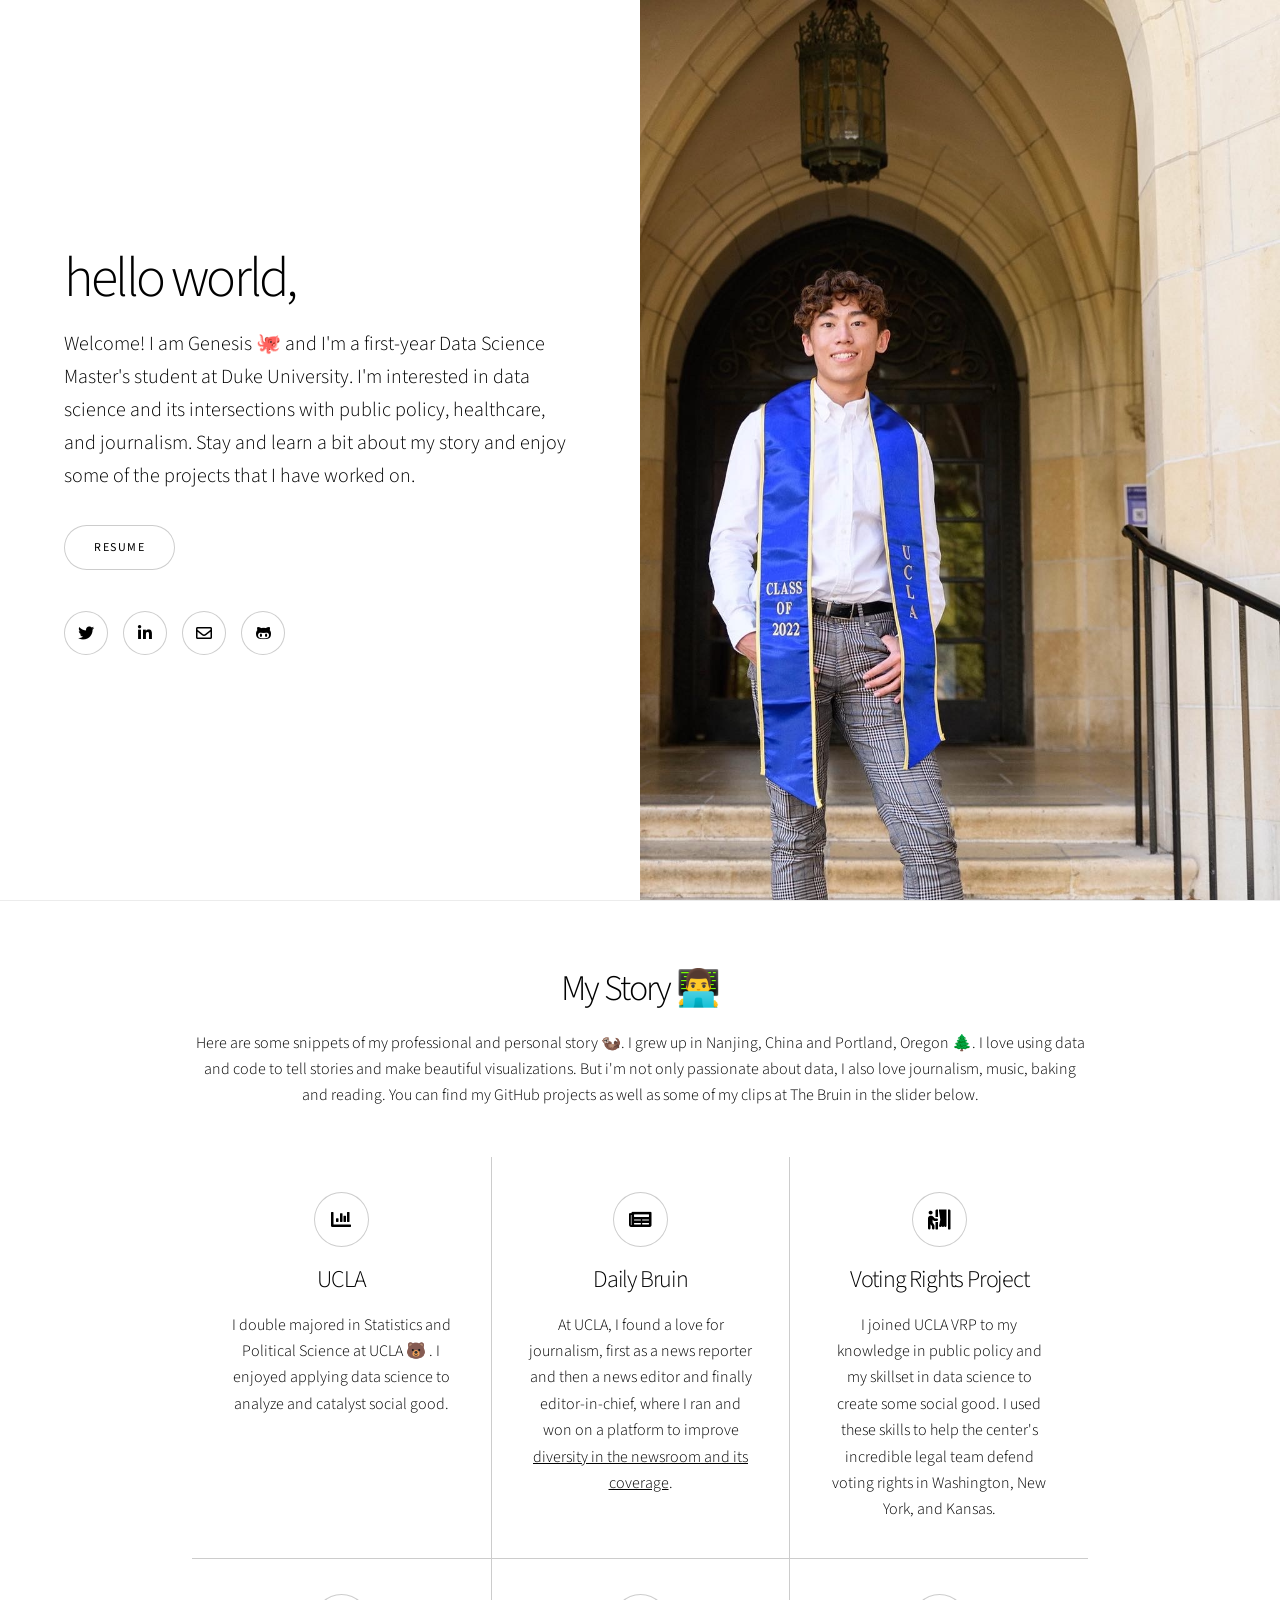
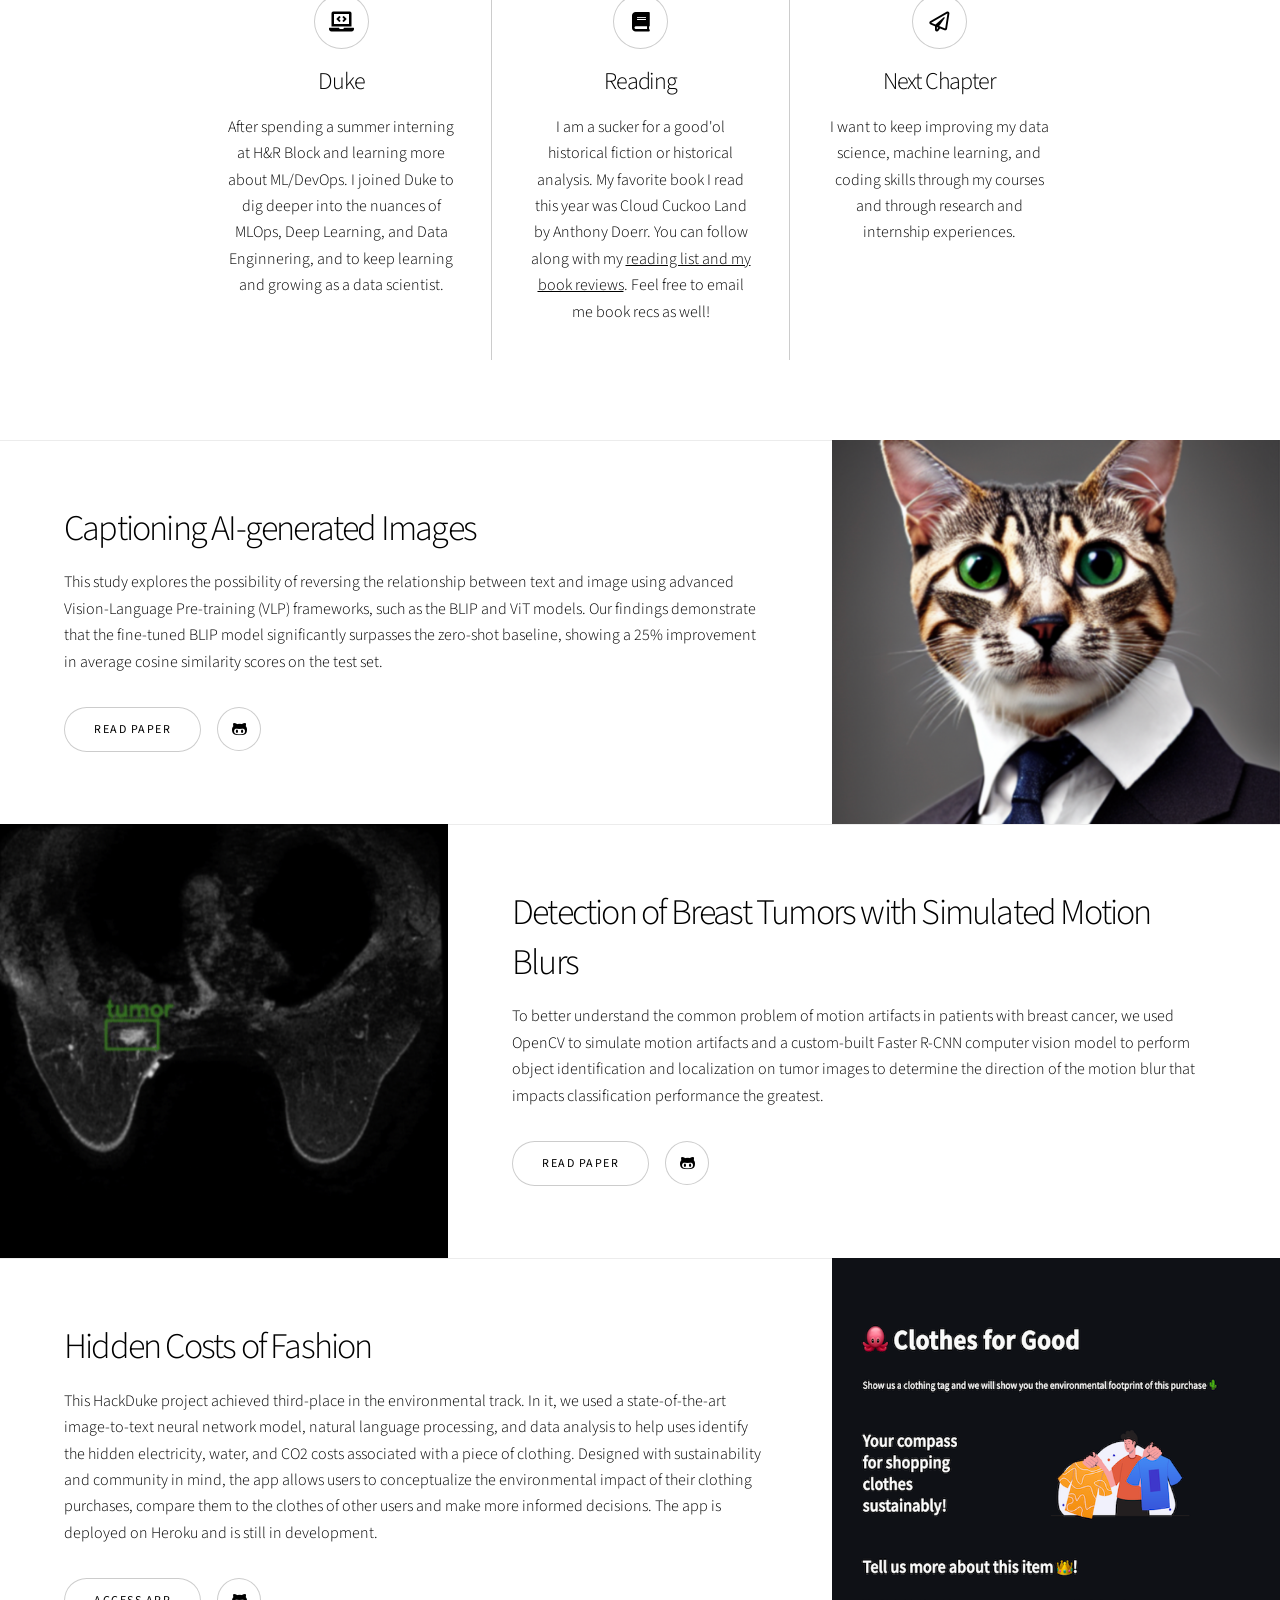
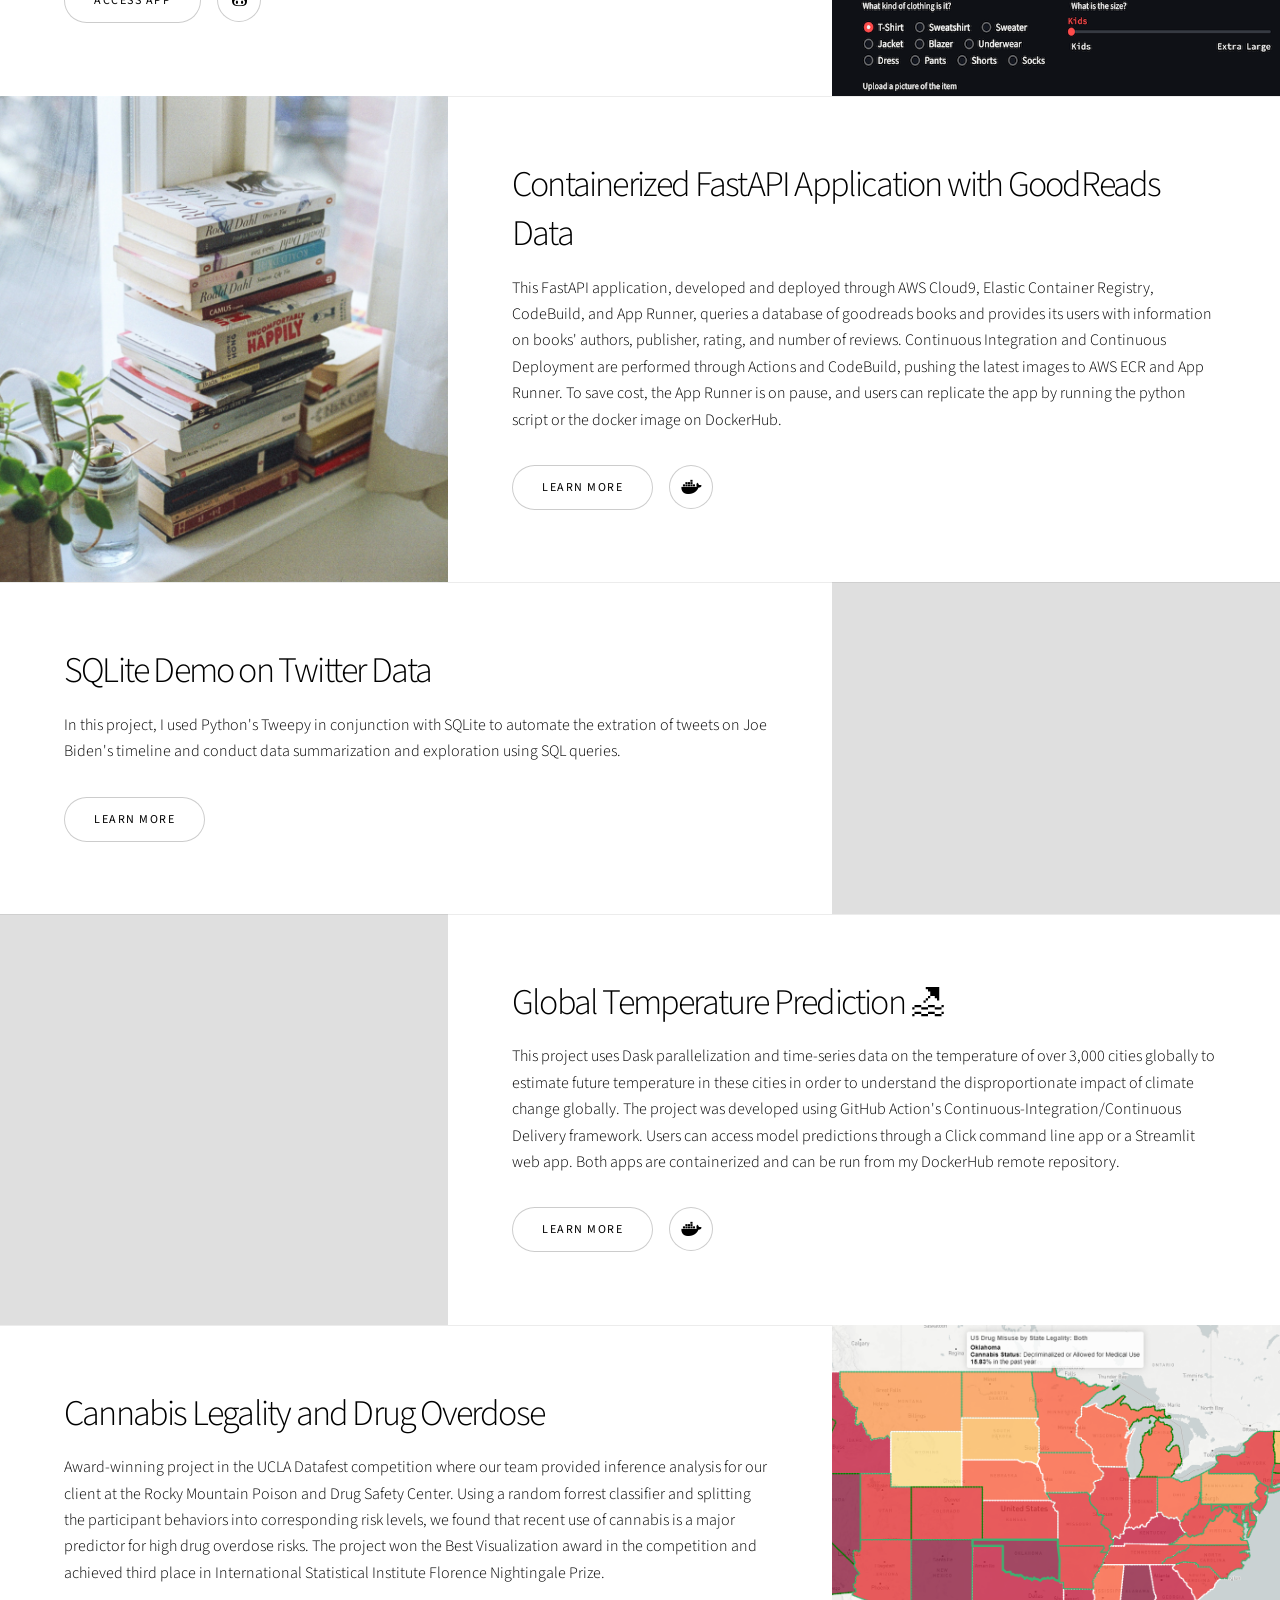
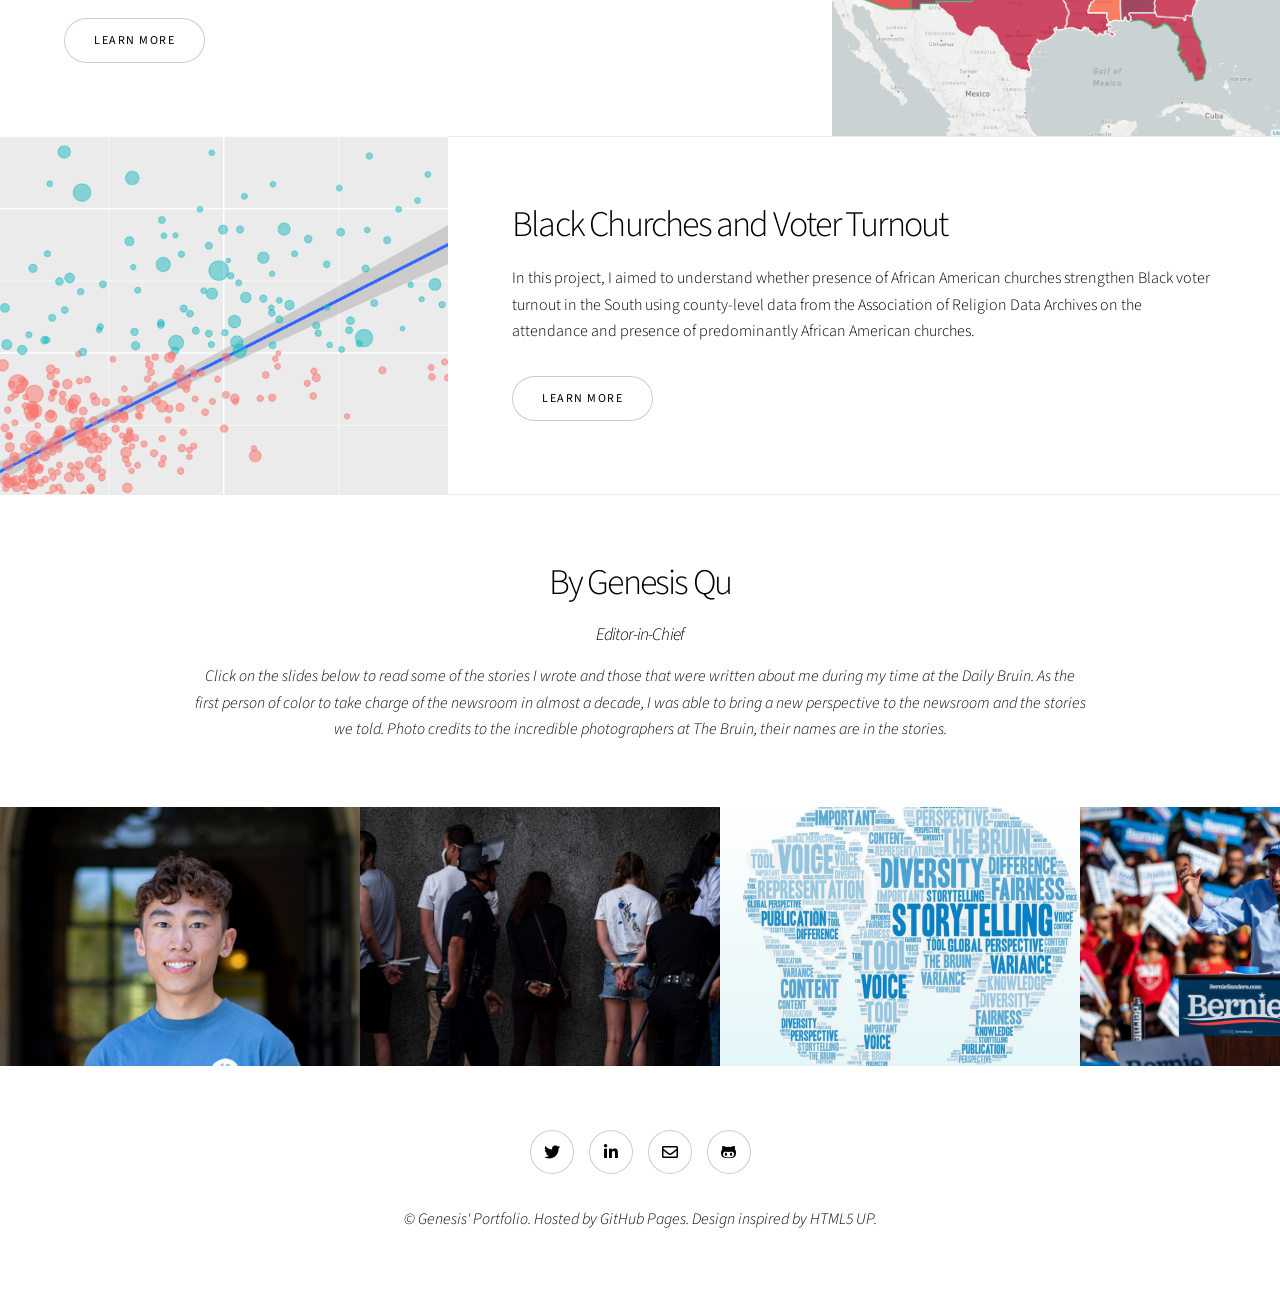
==== index.html @ f3e84f9d "Add content" ====
<!DOCTYPE HTML>
<!--
	Story by HTML5 UP
	html5up.net | @ajlkn
	Free for personal and commercial use under the CCA 3.0 license (html5up.net/license)
-->
<html>

<head>
    <title>Genesis Qu</title>
    <link rel="shortcut icon" type="image/png" href="images/bee.png" />
    <meta charset="utf-8" />
    <meta name="viewport" content="width=device-width, initial-scale=1, user-scalable=no" />
    <link rel="stylesheet" href="assets/css/main.css" />
    <noscript>
        <link rel="stylesheet" href="assets/css/noscript.css" />
    </noscript>
</head>

<body class="is-preload">

    <!-- Wrapper -->
    <div id="wrapper" class="divided">

        <!-- One -->
        <section
            class="banner style1 orient-left content-align-left image-position-right fullscreen onload-image-fade-in onload-content-fade-right">
            <div class="content">
                <h1>hello world, </h1>
                <p class="major">Welcome! I am Genesis 🐙 and I'm a first-year Data Science Master's student at Duke
                    University.
                    I'm interested in data science and its intersections with public policy, healthcare, and journalism.
                    Stay and learn a bit about my story and enjoy some of the projects that I have worked on.
                </p>
                <ul class="actions stacked">
                    <li><a href="https://drive.google.com/file/d/1yvgtJEj0ORZaQG0O5hql72WGPZzmd_gC/view?usp=sharing"
                            class="button">Resume</a></li>
                </ul>
                <ul class="icons">
                    <li><a href="https://twitter.com/QuGenesis" class="icon brands style2 fa-twitter"><span
                                class="label">Twitter</span></a></li>
                    <li><a href="https://www.linkedin.com/in/genesis-qu/"
                            class="icon brands style2 fa-linkedin-in"><span class="label">LinkedIn</span></a>
                    </li>
                    <li><a href="mailto: genesis.qu@duke.edu" class="icon style2 fa-envelope"><span
                                class="label">Email</span></a></li>
                    <li><a href="https://github.com/qu-genesis" class="icon brands style2 fa-github-alt"><span
                                class="label">GitHub</span></a></li>
                </ul>
            </div>
            <div class="image">
                <img src="images/grad_pic.jpg" alt="" />
            </div>
        </section>


        <!-- Two -->
        <section class="wrapper style1 align-center">
            <div class="inner">
                <h2>My Story 👨‍💻 </h2>
                <p>Here are some snippets of my professional and personal story 🦦. I grew up in Nanjing, China and
                    Portland, Oregon 🌲. I love using data and code to tell stories and make beautiful visualizations.
                    But i'm not only passionate about data, I also love journalism, music, baking and reading. You can
                    find my GitHub projects as well as
                    some of my clips at The Bruin in the slider below.</p>
                <div class="items style1 medium onscroll-fade-in">
                    <section>
                        <span class="icon solid style2 major fa-chart-bar"></span>
                        <h3>UCLA </h3>
                        <p>I double majored in Statistics and Political Science at UCLA 🐻 . I enjoyed applying data
                            science
                            to analyze and catalyst
                            social good.
                        </p>
                    </section>
                    <section>
                        <span class="icon solid style2 major fa-newspaper"></span>
                        <h3>Daily Bruin</h3>
                        <p>At UCLA, I found a love for journalism, first as a news reporter and then a news editor and
                            finally
                            editor-in-chief, where I ran and won on a platform to improve <a
                                href="https://features.dailybruin.com/2022/diversity-report/"> diversity in the newsroom
                                and its
                                coverage</a>. </p>
                    </section>
                    <section>
                        <span class="icon solid style2 major fa-person-booth"></span>
                        <h3>Voting Rights Project</h3>
                        <p>I joined UCLA VRP to my knowledge in public policy and my skillset in data
                            science to create some social good. I used these
                            skills
                            to help the center's incredible legal team defend voting rights in Washington, New York, and
                            Kansas.</p>
                    </section>
                    <section>
                        <span class="icon solid style2 major fa-laptop-code"></span>
                        <h3>Duke</h3>
                        <p>After spending a summer interning at H&R Block and learning more about ML/DevOps. I joined
                            Duke to dig deeper into the nuances of MLOps, Deep Learning, and Data Enginnering, and to
                            keep learning and growing as a data scientist.</p>
                        </p>
                    </section>
                    <section>
                        <span class="icon solid style2 major fa-book"></span>
                        <h3>Reading</h3>
                        <p>I am a sucker for a good'ol historical fiction or historical analysis. My favorite book I
                            read this year was Cloud Cuckoo Land
                            by Anthony Doerr. You can follow along with my <a
                                href="https://impossible-lumber-599.notion.site/Genesis-s-Reading-List-5613c61a51294181b0d7ea0c4e14c762">
                                reading list and my book reviews</a>. Feel free
                            to email me book recs as well! </p>
                    </section>
                    <section>
                        <span class="icon style2 major fa-paper-plane"></span>
                        <h3>Next Chapter</h3>
                        <p>I want to keep improving my data science, machine learning, and coding skills through my
                            courses
                            and through research and internship experiences.
                        </p>
                    </section>
                </div>
            </div>
        </section>


        <!-- Three -->
        <section class="spotlight style1 orient-left content-align-left image-position-center onscroll-image-fade-in"
            id="first">
            <div class="content">
                <h2> Captioning AI-generated Images </h2>
                <p> This study explores the possibility of reversing the relationship between text and image using
                    advanced Vision-Language Pre-training (VLP) frameworks, such as the BLIP and ViT models. Our
                    findings demonstrate that the fine-tuned BLIP model significantly surpasses the zero-shot baseline,
                    showing a 25% improvement in average cosine similarity scores on the test set.</p>
                </p>
                <ul class="actions">
                    <li><a href="https://www.dropbox.com/s/4t815frkls676i5/AI-Image-Captioning.pdf?dl=0"
                            class="button">Read
                            paper</a></li>
                    <li><a href="https://github.com/qu-genesis/image-to-prompt-project"
                            class="icon brands style2 fa-github-alt"><span class="label">GitHub</span></a></li>
                </ul>
            </div>
            <div class="image">
                <img src="images/ai-image.png" alt="" />
            </div>
        </section>

        <section class="spotlight style1 orient-right content-align-left image-position-center onscroll-image-fade-in"
            id="first">
            <div class="content">
                <h2> Detection of Breast Tumors with Simulated Motion Blurs </h2>
                <p> To better understand the common problem of motion artifacts in patients with breast cancer, we used
                    OpenCV to simulate motion artifacts and a custom-built Faster R-CNN computer vision model to perform
                    object identification and localization on tumor images to determine the direction of the motion blur
                    that impacts classification performance the greatest.</p>
                </p>
                <ul class="actions">
                    <li><a href="https://www.dropbox.com/s/ifu46vog3gsbtco/BME548Finalv5.pdf?dl=0" class="button">Read
                            paper</a></li>
                    <li><a href="https://github.com/nogibjj/breast-tumor-detection"
                            class="icon brands style2 fa-github-alt"><span class="label">GitHub</span></a></li>
                </ul>
            </div>
            <div class="image">
                <img src="images/tumor.png" alt="" />
            </div>
        </section>

        <section class="spotlight style1 orient-left content-align-left image-position-center onscroll-image-fade-in"
            id="first">
            <div class="content">
                <h2> Hidden Costs of Fashion </h2>
                <p> This HackDuke project achieved third-place in the environmental track. In it, we used a
                    state-of-the-art image-to-text neural network model, natural language
                    processing, and
                    data analysis to help uses identify the hidden electricity, water, and CO2 costs associated with a
                    piece of clothing.
                    Designed with sustainability and community in mind, the app allows users to conceptualize the
                    environmental impact of their clothing purchases,
                    compare them to the clothes of other users and make more informed decisions. The app is deployed on
                    Heroku and is still in development. </p>
                </p>
                <ul class="actions">
                    <li><a href="https://clothes4good.herokuapp.com/" class="button">Access App</a></li>
                    <li><a href="https://github.com/nogibjj/clothes4good" class="icon brands style2 fa-github-alt"><span
                                class="label">GitHub</span></a></li>
                </ul>
            </div>
            <div class="image">
                <img src="images/cover.png" alt="" />
            </div>
        </section>

        <!-- Four -->
        <section class="spotlight style1 orient-right content-align-left image-position-center onscroll-image-fade-in"
            id="first">
            <div class="content">
                <h2>Containerized FastAPI Application with GoodReads Data </h2>
                <p>This FastAPI application, developed and deployed through AWS Cloud9, Elastic Container
                    Registry, CodeBuild, and App Runner, queries a database of goodreads books and provides its users
                    with information on books' authors, publisher, rating, and number of reviews. Continuous
                    Integration and Continuous Deployment are performed through Actions and CodeBuild, pushing the
                    latest
                    images to AWS ECR and App Runner. To save cost,
                    the App Runner is on pause, and users can replicate the app by running the python script or the
                    docker image on DockerHub.
                </p>
                <ul class="actions">
                    <li><a href="https://github.com/nogibjj/fastapi-project" class="button">Learn More</a></li>
                    <li><a href="https://hub.docker.com/repository/docker/genesisqu/goodreads_fastapi"
                            class="icon brands style2 fa-docker"><span class="label">Docker</span></a></li>
                </ul>
            </div>
            <div class="image">
                <img src="images/books.jpg" alt="" />
            </div>
        </section>

        <!-- Five -->
        <section class="spotlight style1 orient-left content-align-left image-position-center onscroll-image-fade-in"
            id="first">
            <div class="content">
                <h2>SQLite Demo on Twitter Data </h2>
                <p>In this project, I used Python's Tweepy in conjunction with SQLite to automate the extration of
                    tweets on Joe Biden's timeline and conduct data summarization and exploration using SQL queries.
                </p>
                <ul class="actions">
                    <li><a href="https://github.com/nogibjj/tweet_sql_project" class="button">Learn More</a></li>
                </ul>
            </div>
            <div class="image">
                <img src="images/twitter.jpg" alt="" />
            </div>
        </section>

        <!-- Four -->
        <section class="spotlight style1 orient-right content-align-left image-position-center onscroll-image-fade-in"
            id="first">
            <div class="content">
                <h2>Global Temperature Prediction 🏖 </h2>
                <p>This project uses Dask parallelization and time-series data on the temperature of over
                    3,000 cities globally to
                    estimate
                    future temperature in these cities in order to understand the disproportionate impact of climate
                    change globally. The project was developed using GitHub Action's Continuous-Integration/Continuous
                    Delivery
                    framework. Users can access model predictions through a Click command line
                    app or
                    a Streamlit web app. Both apps are containerized and can be run from my DockerHub remote repository.
                </p>
                <ul class="actions">
                    <li><a href="https://github.com/nogibjj/global-temperature" class="button">Learn More</a></li>
                    <li><a href="https://hub.docker.com/r/genesisqu/global-temperature"
                            class="icon brands style2 fa-docker"><span class="label">Docker</span></a></li>
                </ul>
            </div>
            <div class="image">
                <img src="images/map.jpg" alt="" />
            </div>
        </section>

        <!-- Five -->
        <section class="spotlight style1 orient-left content-align-left image-position-center onscroll-image-fade-in">
            <div class="content">
                <h2>Cannabis Legality and Drug Overdose</h2>
                <p>Award-winning project in the UCLA Datafest competition where our team provided inference analysis for
                    our client
                    at the Rocky Mountain Poison and Drug Safety Center. Using a random forrest classifier and splitting
                    the
                    participant behaviors into corresponding risk levels, we found that recent use of cannabis is a
                    major predictor for
                    high drug overdose risks. The project won the Best Visualization award in the competition and
                    achieved third place in International Statistical Institute Florence Nightingale Prize.
                </p>
                <ul class="actions">
                    <li><a href="https://www.youtube.com/watch?v=bm0po7tq8mk" class="button">Learn More</a>
                    </li>
                </ul>
                </ul>
            </div>
            <div class="image">
                <img src="images/image.png" alt="" />
            </div>
        </section>


        <!-- Six -->
        <section class="spotlight style1 orient-right content-align-left image-position-center onscroll-image-fade-in">
            <div class="content">
                <h2>Black Churches and Voter Turnout</h2>
                <p>In this project, I aimed to understand whether presence of African American churches strengthen Black
                    voter turnout in the South using county-level data from the Association of Religion Data Archives on
                    the attendance and presence of predominantly African American churches.</p>
                <ul class="actions">
                    <li><a href="https://github.com/qu-genesis/black-church-voter-turnout" class="button">Learn More</a>
                    </li>
                </ul>
                </ul>
            </div>
            <div class="image">
                <img src="images/scatterplot.jpg" alt="" />
            </div>
        </section>


        <!-- Eight -->
        <section class="wrapper style1 align-center">
            <div class="inner">
                <h2>By Genesis Qu</h2>
                <h4><i>Editor-in-Chief<i></h4>
                <p>Click on the slides below to read some of the stories I wrote and those that were written about me
                    during my time at the Daily Bruin. As
                    the first person of
                    color to take charge of the newsroom in almost a decade, I was able to bring a new perspective to
                    the newsroom and the stories we told. Photo credits to the incredible photographers at The Bruin,
                    their
                    names are in the stories.
                </p>
            </div>

            <!-- Gallery -->
            <div class="gallery style2 medium lightbox onscroll-fade-in">
                <article>
                    <a href="https://dailybruin.com/2022/06/04/finding-purpose-in-my-editorship-to-create-a-kinder-community-at-the-bruin-30"
                        class="image">
                        <img src="images/gallery/thumbs/genesis_pic.jpg" alt="" />
                    </a>
                    <div class="caption">
                        <h3>-30- column</h3>
                        <p>Tracing back the reasons I joined the Daily Bruin, I must admit that ego was a part of it.
                        </p>
                        <ul class="actions fixed">
                            <li><span class="button small">Read Story</span></li>
                        </ul>
                    </div>
                </article>
                <article>
                    <a href="https://dailybruin.com/2020/06/08/ucla-faculty-criticize-decision-to-let-lapd-use-jackie-robinson-stadium"
                        class="image">
                        <img src="images/gallery/thumbs/robinson.jpg" alt="" />
                    </a>
                    <div class="caption">
                        <h3>Faculty criticize JRS Incident</h3>
                        <p>UCLA faculty criticize decision to let LAPD use Jackie Robinson Stadium to detain Black Lives
                            Matter protestors (Photo Credit: Liz
                            Ketchem)
                        </p>
                        <ul class="actions fixed">
                            <li><span class="button small">Read Story</span></li>
                        </ul>
                    </div>
                </article>
                <article>
                    <a href="https://features.dailybruin.com/2022/diversity-report/" class="image">
                        <img src="images/gallery/thumbs/bruin.png" alt="" />
                    </a>
                    <div class="caption">
                        <h3>Diversity Report
                        </h3>
                        <p>For the third consecutive year, the Daily Bruin is reflecting on its progress toward becoming
                            a more diverse and representative center of journalism for the UCLA community.
                        </p>
                        <ul class="actions fixed">
                            <li><span class="button small">Read Story</span></li>
                        </ul>
                    </div>
                </article>
                <article>
                    <a href="https://dailybruin.com/2019/11/18/bernie-sanders-presents-progressive-platform-to-5200-supporters-at-east-la-rally"
                        class="image">
                        <img src="images/gallery/thumbs/bernie.jpg" alt="" />
                    </a>
                    <div class="caption">
                        <h3>Sanders Rally
                        </h3>
                        <p>Bernie Sanders presents progressive platform to 5,200 supporters at East LA rally
                        </p>
                        <ul class="actions fixed">
                            <li><span class="button small">Read Story</span></li>
                        </ul>
                    </div>
                </article>
                <article>
                    <a href="https://dailybruin.com/2019/10/13/presidential-candidate-klobuchar-discusses-domestic-violence-at-ucla-event"
                        class="image">
                        <img src="images/gallery/thumbs/klobuchar.jpg" alt="" />
                    </a>
                    <div class="caption">
                        <h3>Klobuchar Rountable</h3>
                        <p>Presidential candidate Klobuchar discusses domestic violence at UCLA event
                        </p>
                        <ul class="actions fixed">
                            <li><span class="button small">Read Story</span></li>
                        </ul>
                    </div>
                </article>
                <article>
                    <a href="https://dailybruin.com/2019/10/04/alex-padilla-speaks-at-event-about-increasing-voter-participation-in-2020-election"
                        class="image">
                        <img src="images/gallery/thumbs/padilla.jpg" alt="" />
                    </a>
                    <div class="caption">
                        <h3>Padilla on Voter Participation</h3>
                        <p>The California secretary of state said his office is working on increasing voter
                            participation and enforcing voter security at a university event Thursday.
                        </p>
                        <ul class="actions fixed">
                            <li><span class="button small">Read Story</span></li>
                        </ul>
                    </div>
                </article>
                <article>
                    <a href="https://dailybruin.com/2019/06/06/ucla-study-finds-schools-across-the-country-are-becoming-increasingly-segregated"
                        class="image">
                        <img src="images/gallery/thumbs/segregation.png" alt="" />
                    </a>
                    <div class="caption">
                        <h3>Increased public school segregation</h3>
                        <p>American public schools are increasingly segregated along the lines of race and income, a
                            study found.
                        </p>
                        <ul class="actions fixed">
                            <li><span class="button small">Read Story</span></li>
                        </ul>
                    </div>
                </article>
                <article>
                    <a href="https://dailybruin.com/2020/11/13/providing-hubs-for-students-experiencing-housing-insecurity-only-short-term-fix"
                        class="image">
                        <img src="images/gallery/thumbs/housing.jpg" alt="" />
                    </a>
                    <div class="caption">
                        <h3>Bruin Hub & Housing Insecurity</h3>
                        <p>Providing hubs for students experiencing housing-insecurity only short-term fix
                        </p>
                        <ul class="actions fixed">
                            <li><span class="button small">Read Story</span></li>
                        </ul>
                    </div>
                </article>
                <article>
                    <a href="https://dailybruin.com/2020/10/27/qa-new-edi-vice-chancellor-anna-spain-bradleys-goals-for-her-upcoming-term"
                        class="image">
                        <img src="images/gallery/thumbs/asb.jpg" alt="" />
                    </a>
                    <div class="caption">
                        <h3>Interview with Vice Chancellor</h3>
                        <p>Q&A: New Equity, Diversity and Inclusion Vice Chancellor Anna Spain Bradley's goals for her
                            upcoming term
                        </p>
                        <ul class="actions fixed">
                            <li><span class="button small">Read Story</span></li>
                        </ul>
                    </div>
                </article>
                <article>
                    <a href="https://dailybruin.com/2019/05/16/uc-board-of-regents-votes-to-increase-nonresident-tuition-by-762-per-year"
                        class="image">
                        <img src="images/gallery/thumbs/regents.jpg" alt="" />
                    </a>
                    <div class="caption">
                        <h3>Tuition Hike</h3>
                        <p>UC Board of Regents votes to increase nonresident tuition by $762 per year
                        </p>
                        <ul class="actions fixed">
                            <li><span class="button small">Read Story</span></li>
                        </ul>
                    </div>
                </article>
                <article>
                    <a href="https://dailybruin.com/2020/10/16/ucla-faculty-discuss-what-mail-in-voting-will-look-like-for-the-upcoming-election"
                        class="image">
                        <img src="images/gallery/thumbs/ballot.jpg" alt="" />
                    </a>
                    <div class="caption">
                        <h3>Mail-in Voting in 2020</h3>
                        <p>UCLA faculty discuss what mail-in voting will look like for the 2020 general election
                        </p>
                        <ul class="actions fixed">
                            <li><span class="button small">Read Story</span></li>
                        </ul>
                    </div>
                </article>
                <article>
                    <a href="https://dailybruin.com/2019/03/20/event-features-alum-discussing-her-experience-as-us-assistant-secretary-of-state"
                        class="image">
                        <img src="images/gallery/thumbs/sos.jpg" alt="" />
                    </a>
                    <div class="caption">
                        <h3>Assistant US Secretary of State Talk</h3>
                        <p>The assistant secretary of state for public affairs for the United States encouraged students
                            to pursue a career in the state department at an event Friday.
                        </p>
                        <ul class="actions fixed">
                            <li><span class="button small">Read Story</span></li>
                        </ul>
                    </div>
                </article>
            </div>

        </section>

        <!-- Footer -->
        <footer class="wrapper style1 align-center">
            <div class="inner">
                <ul class="icons">
                    <li><a href="https://twitter.com/QuGenesis" class="icon brands style2 fa-twitter"><span
                                class="label">Twitter</span></a></li>
                    <li><a href="https://www.linkedin.com/in/genesis-qu/"
                            class="icon brands style2 fa-linkedin-in"><span class="label">LinkedIn</span></a>
                    </li>
                    <li><a href="mailto: genesis.qu@duke.edu" class="icon style2 fa-envelope"><span
                                class="label">Email</span></a></li>
                    <li><a href="https://github.com/qu-genesis" class="icon brands style2 fa-github-alt"><span
                                class="label">GitHub</span></a></li>
                </ul>
                <p>&copy; Genesis' Portfolio. Hosted by GitHub Pages. Design inspired by HTML5 UP</a>.</p>
            </div>
        </footer>

    </div>

    <!-- Scripts -->
    <script src="assets/js/jquery.min.js"></script>
    <script src="assets/js/jquery.scrollex.min.js"></script>
    <script src="assets/js/jquery.scrolly.min.js"></script>
    <script src="assets/js/browser.min.js"></script>
    <script src="assets/js/breakpoints.min.js"></script>
    <script src="assets/js/util.js"></script>
    <script src="assets/js/main.js"></script>

</body>

</html>
---- assets/css/main.css ----
@import url(fontawesome-all.min.css);
@import url("https://fonts.googleapis.com/css?family=Source+Sans+Pro:300,300i,400,400i");

/*
	Story by HTML5 UP
	html5up.net | @ajlkn
	Free for personal and commercial use under the CCA 3.0 license (html5up.net/license)
*/

html, body, div, span, applet, object,
iframe, h1, h2, h3, h4, h5, h6, p, blockquote,
pre, a, abbr, acronym, address, big, cite,
code, del, dfn, em, img, ins, kbd, q, s, samp,
small, strike, strong, sub, sup, tt, var, b,
u, i, center, dl, dt, dd, ol, ul, li, fieldset,
form, label, legend, table, caption, tbody,
tfoot, thead, tr, th, td, article, aside,
canvas, details, embed, figure, figcaption,
footer, header, hgroup, menu, nav, output, ruby,
section, summary, time, mark, audio, video {
	margin: 0;
	padding: 0;
	border: 0;
	font-size: 100%;
	font: inherit;
	vertical-align: baseline;}

article, aside, details, figcaption, figure,
footer, header, hgroup, menu, nav, section {
	display: block;}

body {
	line-height: 1;
}

ol, ul {
	list-style: none;
}

blockquote, q {
	quotes: none;
}

	blockquote:before, blockquote:after, q:before, q:after {
		content: '';
		content: none;
	}

table {
	border-collapse: collapse;
	border-spacing: 0;
}

body {
	-webkit-text-size-adjust: none;
}

mark {
	background-color: transparent;
	color: inherit;
}

input::-moz-focus-inner {
	border: 0;
	padding: 0;
}

input, select, textarea {
	-moz-appearance: none;
	-webkit-appearance: none;
	-ms-appearance: none;
	appearance: none;
}

/* Basic */

	@-ms-viewport {
		width: device-width;
	}

	body {
		-ms-overflow-style: scrollbar;
	}

	@media screen and (max-width: 480px) {

		html, body {
			min-width: 320px;
		}

	}

	html {
		box-sizing: border-box;
	}

	*, *:before, *:after {
		box-sizing: inherit;
	}

	body {
		background: #ffffff;
	}

		body.is-preload *, body.is-preload *:before, body.is-preload *:after {
			-moz-animation: none !important;
			-webkit-animation: none !important;
			-ms-animation: none !important;
			animation: none !important;
			-moz-transition: none !important;
			-webkit-transition: none !important;
			-ms-transition: none !important;
			transition: none !important;
		}

/* Type */

	html {
		font-size: 18pt;
	}

		@media screen and (max-width: 1680px) {

			html {
				font-size: 14pt;
			}

		}

		@media screen and (max-width: 1280px) {

			html {
				font-size: 12pt;
			}

		}

		@media screen and (max-width: 736px) {

			html {
				font-size: 11pt;
			}

		}

		@media screen and (max-width: 360px) {

			html {
				font-size: 10pt;
			}

		}

	body {
		background-color: #ffffff;
		color: #000000;
	}

	body, input, select, textarea {
		font-family: "Source Sans Pro", Helvetica, sans-serif;
		font-size: 1rem;
		font-weight: 300;
		line-height: 1.65;
	}

	a {
		-moz-transition: color 0.2s ease-in-out;
		-webkit-transition: color 0.2s ease-in-out;
		-ms-transition: color 0.2s ease-in-out;
		transition: color 0.2s ease-in-out;
		text-decoration: underline;
	}

		a:hover {
			text-decoration: none;
		}

	strong, b {
		font-weight: 400;
	}

	em, i {
		font-style: italic;
	}

	p {
		margin: 0 0 2rem 0;
	}

		p.major {
			font-size: 1.25rem;
		}

	h1, h2, h3, h4, h5, h6 {
		font-weight: 300;
		line-height: 1.375;
		letter-spacing: -0.05em;
		margin: 0 0 1rem 0;
	}

		h1 a, h2 a, h3 a, h4 a, h5 a, h6 a {
			color: inherit;
			text-decoration: none;
		}

	h1 {
		font-size: 3.5rem;
		line-height: 1.2;
	}

	h2 {
		font-size: 2.25rem;
	}

	h3 {
		font-size: 1.5rem;
	}

	h4 {
		font-size: 1.1rem;
	}

	h5 {
		font-size: 0.9rem;
	}

	h6 {
		font-size: 0.7rem;
	}

	sub {
		font-size: 0.8rem;
		position: relative;
		top: 0.5rem;
	}

	sup {
		font-size: 0.8rem;
		position: relative;
		top: -0.5rem;
	}

	blockquote {
		border-left: solid 4px;
		font-style: italic;
		margin: 0 0 2rem 0;
		padding: 0.5rem 0 0.5rem 2rem;
	}

	code {
		border-radius: 4px;
		font-family: "Courier New", monospace;
		font-size: 0.9em;
		margin: 0 0.25rem;
		padding: 0.25rem 0.325rem;
	}

	pre {
		-webkit-overflow-scrolling: touch;
		font-family: "Courier New", monospace;
		font-size: 0.9em;
		margin: 0 0 2rem 0;
	}

		pre code {
			display: block;
			line-height: 1.5;
			padding: 0.75rem 1rem;
			overflow-x: auto;
		}

	hr {
		border: 0;
		border-bottom: solid 1px;
		margin: 2.5rem 0;
	}

		hr.major {
			margin: 3.5rem 0;
		}

	.align-left {
		text-align: left;
	}

	.align-center {
		text-align: center;
	}

	.align-right {
		text-align: right;
	}

	@media screen and (max-width: 736px) {

		p.major {
			font-size: 1.1rem;
		}

		h1 {
			font-size: 2.5rem;
		}

		h2 {
			font-size: 2rem;
		}

		h3 {
			font-size: 1.25rem;
		}

		h4 {
			font-size: 1rem;
		}

	}

	input, select, textarea {
		color: #000000;
	}

	a {
		color: #000000;
	}

		a:hover {
			color: #47D3E5;
		}

	strong, b {
		color: #000000;
	}

	h1, h2, h3, h4, h5, h6 {
		color: #000000;
	}

	blockquote {
		border-left-color: rgba(0, 0, 0, 0.2);
	}

	code {
		background: rgba(0, 0, 0, 0.05);
		border-color: rgba(0, 0, 0, 0.2);
	}

	hr {
		border-bottom-color: rgba(0, 0, 0, 0.2);
	}

/* Row */

	.row {
		display: flex;
		flex-wrap: wrap;
		box-sizing: border-box;
		align-items: stretch;
	}

		.row > * {
			box-sizing: border-box;
		}

		.row.gtr-uniform > * > :last-child {
			margin-bottom: 0;
		}

		.row.aln-left {
			justify-content: flex-start;
		}

		.row.aln-center {
			justify-content: center;
		}

		.row.aln-right {
			justify-content: flex-end;
		}

		.row.aln-top {
			align-items: flex-start;
		}

		.row.aln-middle {
			align-items: center;
		}

		.row.aln-bottom {
			align-items: flex-end;
		}

		.row > .imp {
			order: -1;
		}

		.row > .col-1 {
			width: 8.33333%;
		}

		.row > .off-1 {
			margin-left: 8.33333%;
		}

		.row > .col-2 {
			width: 16.66667%;
		}

		.row > .off-2 {
			margin-left: 16.66667%;
		}

		.row > .col-3 {
			width: 25%;
		}

		.row > .off-3 {
			margin-left: 25%;
		}

		.row > .col-4 {
			width: 33.33333%;
		}

		.row > .off-4 {
			margin-left: 33.33333%;
		}

		.row > .col-5 {
			width: 41.66667%;
		}

		.row > .off-5 {
			margin-left: 41.66667%;
		}

		.row > .col-6 {
			width: 50%;
		}

		.row > .off-6 {
			margin-left: 50%;
		}

		.row > .col-7 {
			width: 58.33333%;
		}

		.row > .off-7 {
			margin-left: 58.33333%;
		}

		.row > .col-8 {
			width: 66.66667%;
		}

		.row > .off-8 {
			margin-left: 66.66667%;
		}

		.row > .col-9 {
			width: 75%;
		}

		.row > .off-9 {
			margin-left: 75%;
		}

		.row > .col-10 {
			width: 83.33333%;
		}

		.row > .off-10 {
			margin-left: 83.33333%;
		}

		.row > .col-11 {
			width: 91.66667%;
		}

		.row > .off-11 {
			margin-left: 91.66667%;
		}

		.row > .col-12 {
			width: 100%;
		}

		.row > .off-12 {
			margin-left: 100%;
		}

		.row.gtr-0 {
			margin-top: 0;
			margin-left: 0rem;
		}

			.row.gtr-0 > * {
				padding: 0 0 0 0rem;
			}

			.row.gtr-0.gtr-uniform {
				margin-top: 0rem;
			}

				.row.gtr-0.gtr-uniform > * {
					padding-top: 0rem;
				}

		.row.gtr-25 {
			margin-top: 0;
			margin-left: -0.5rem;
		}

			.row.gtr-25 > * {
				padding: 0 0 0 0.5rem;
			}

			.row.gtr-25.gtr-uniform {
				margin-top: -0.5rem;
			}

				.row.gtr-25.gtr-uniform > * {
					padding-top: 0.5rem;
				}

		.row.gtr-50 {
			margin-top: 0;
			margin-left: -1rem;
		}

			.row.gtr-50 > * {
				padding: 0 0 0 1rem;
			}

			.row.gtr-50.gtr-uniform {
				margin-top: -1rem;
			}

				.row.gtr-50.gtr-uniform > * {
					padding-top: 1rem;
				}

		.row {
			margin-top: 0;
			margin-left: -2rem;
		}

			.row > * {
				padding: 0 0 0 2rem;
			}

			.row.gtr-uniform {
				margin-top: -2rem;
			}

				.row.gtr-uniform > * {
					padding-top: 2rem;
				}

		.row.gtr-150 {
			margin-top: 0;
			margin-left: -3rem;
		}

			.row.gtr-150 > * {
				padding: 0 0 0 3rem;
			}

			.row.gtr-150.gtr-uniform {
				margin-top: -3rem;
			}

				.row.gtr-150.gtr-uniform > * {
					padding-top: 3rem;
				}

		.row.gtr-200 {
			margin-top: 0;
			margin-left: -4rem;
		}

			.row.gtr-200 > * {
				padding: 0 0 0 4rem;
			}

			.row.gtr-200.gtr-uniform {
				margin-top: -4rem;
			}

				.row.gtr-200.gtr-uniform > * {
					padding-top: 4rem;
				}

		@media screen and (max-width: 1680px) {

			.row {
				display: flex;
				flex-wrap: wrap;
				box-sizing: border-box;
				align-items: stretch;
			}

				.row > * {
					box-sizing: border-box;
				}

				.row.gtr-uniform > * > :last-child {
					margin-bottom: 0;
				}

				.row.aln-left {
					justify-content: flex-start;
				}

				.row.aln-center {
					justify-content: center;
				}

				.row.aln-right {
					justify-content: flex-end;
				}

				.row.aln-top {
					align-items: flex-start;
				}

				.row.aln-middle {
					align-items: center;
				}

				.row.aln-bottom {
					align-items: flex-end;
				}

				.row > .imp-xlarge {
					order: -1;
				}

				.row > .col-1-xlarge {
					width: 8.33333%;
				}

				.row > .off-1-xlarge {
					margin-left: 8.33333%;
				}

				.row > .col-2-xlarge {
					width: 16.66667%;
				}

				.row > .off-2-xlarge {
					margin-left: 16.66667%;
				}

				.row > .col-3-xlarge {
					width: 25%;
				}

				.row > .off-3-xlarge {
					margin-left: 25%;
				}

				.row > .col-4-xlarge {
					width: 33.33333%;
				}

				.row > .off-4-xlarge {
					margin-left: 33.33333%;
				}

				.row > .col-5-xlarge {
					width: 41.66667%;
				}

				.row > .off-5-xlarge {
					margin-left: 41.66667%;
				}

				.row > .col-6-xlarge {
					width: 50%;
				}

				.row > .off-6-xlarge {
					margin-left: 50%;
				}

				.row > .col-7-xlarge {
					width: 58.33333%;
				}

				.row > .off-7-xlarge {
					margin-left: 58.33333%;
				}

				.row > .col-8-xlarge {
					width: 66.66667%;
				}

				.row > .off-8-xlarge {
					margin-left: 66.66667%;
				}

				.row > .col-9-xlarge {
					width: 75%;
				}

				.row > .off-9-xlarge {
					margin-left: 75%;
				}

				.row > .col-10-xlarge {
					width: 83.33333%;
				}

				.row > .off-10-xlarge {
					margin-left: 83.33333%;
				}

				.row > .col-11-xlarge {
					width: 91.66667%;
				}

				.row > .off-11-xlarge {
					margin-left: 91.66667%;
				}

				.row > .col-12-xlarge {
					width: 100%;
				}

				.row > .off-12-xlarge {
					margin-left: 100%;
				}

				.row.gtr-0 {
					margin-top: 0;
					margin-left: 0rem;
				}

					.row.gtr-0 > * {
						padding: 0 0 0 0rem;
					}

					.row.gtr-0.gtr-uniform {
						margin-top: 0rem;
					}

						.row.gtr-0.gtr-uniform > * {
							padding-top: 0rem;
						}

				.row.gtr-25 {
					margin-top: 0;
					margin-left: -0.5rem;
				}

					.row.gtr-25 > * {
						padding: 0 0 0 0.5rem;
					}

					.row.gtr-25.gtr-uniform {
						margin-top: -0.5rem;
					}

						.row.gtr-25.gtr-uniform > * {
							padding-top: 0.5rem;
						}

				.row.gtr-50 {
					margin-top: 0;
					margin-left: -1rem;
				}

					.row.gtr-50 > * {
						padding: 0 0 0 1rem;
					}

					.row.gtr-50.gtr-uniform {
						margin-top: -1rem;
					}

						.row.gtr-50.gtr-uniform > * {
							padding-top: 1rem;
						}

				.row {
					margin-top: 0;
					margin-left: -2rem;
				}

					.row > * {
						padding: 0 0 0 2rem;
					}

					.row.gtr-uniform {
						margin-top: -2rem;
					}

						.row.gtr-uniform > * {
							padding-top: 2rem;
						}

				.row.gtr-150 {
					margin-top: 0;
					margin-left: -3rem;
				}

					.row.gtr-150 > * {
						padding: 0 0 0 3rem;
					}

					.row.gtr-150.gtr-uniform {
						margin-top: -3rem;
					}

						.row.gtr-150.gtr-uniform > * {
							padding-top: 3rem;
						}

				.row.gtr-200 {
					margin-top: 0;
					margin-left: -4rem;
				}

					.row.gtr-200 > * {
						padding: 0 0 0 4rem;
					}

					.row.gtr-200.gtr-uniform {
						margin-top: -4rem;
					}

						.row.gtr-200.gtr-uniform > * {
							padding-top: 4rem;
						}

		}

		@media screen and (max-width: 1280px) {

			.row {
				display: flex;
				flex-wrap: wrap;
				box-sizing: border-box;
				align-items: stretch;
			}

				.row > * {
					box-sizing: border-box;
				}

				.row.gtr-uniform > * > :last-child {
					margin-bottom: 0;
				}

				.row.aln-left {
					justify-content: flex-start;
				}

				.row.aln-center {
					justify-content: center;
				}

				.row.aln-right {
					justify-content: flex-end;
				}

				.row.aln-top {
					align-items: flex-start;
				}

				.row.aln-middle {
					align-items: center;
				}

				.row.aln-bottom {
					align-items: flex-end;
				}

				.row > .imp-large {
					order: -1;
				}

				.row > .col-1-large {
					width: 8.33333%;
				}

				.row > .off-1-large {
					margin-left: 8.33333%;
				}

				.row > .col-2-large {
					width: 16.66667%;
				}

				.row > .off-2-large {
					margin-left: 16.66667%;
				}

				.row > .col-3-large {
					width: 25%;
				}

				.row > .off-3-large {
					margin-left: 25%;
				}

				.row > .col-4-large {
					width: 33.33333%;
				}

				.row > .off-4-large {
					margin-left: 33.33333%;
				}

				.row > .col-5-large {
					width: 41.66667%;
				}

				.row > .off-5-large {
					margin-left: 41.66667%;
				}

				.row > .col-6-large {
					width: 50%;
				}

				.row > .off-6-large {
					margin-left: 50%;
				}

				.row > .col-7-large {
					width: 58.33333%;
				}

				.row > .off-7-large {
					margin-left: 58.33333%;
				}

				.row > .col-8-large {
					width: 66.66667%;
				}

				.row > .off-8-large {
					margin-left: 66.66667%;
				}

				.row > .col-9-large {
					width: 75%;
				}

				.row > .off-9-large {
					margin-left: 75%;
				}

				.row > .col-10-large {
					width: 83.33333%;
				}

				.row > .off-10-large {
					margin-left: 83.33333%;
				}

				.row > .col-11-large {
					width: 91.66667%;
				}

				.row > .off-11-large {
					margin-left: 91.66667%;
				}

				.row > .col-12-large {
					width: 100%;
				}

				.row > .off-12-large {
					margin-left: 100%;
				}

				.row.gtr-0 {
					margin-top: 0;
					margin-left: 0rem;
				}

					.row.gtr-0 > * {
						padding: 0 0 0 0rem;
					}

					.row.gtr-0.gtr-uniform {
						margin-top: 0rem;
					}

						.row.gtr-0.gtr-uniform > * {
							padding-top: 0rem;
						}

				.row.gtr-25 {
					margin-top: 0;
					margin-left: -0.5rem;
				}

					.row.gtr-25 > * {
						padding: 0 0 0 0.5rem;
					}

					.row.gtr-25.gtr-uniform {
						margin-top: -0.5rem;
					}

						.row.gtr-25.gtr-uniform > * {
							padding-top: 0.5rem;
						}

				.row.gtr-50 {
					margin-top: 0;
					margin-left: -1rem;
				}

					.row.gtr-50 > * {
						padding: 0 0 0 1rem;
					}

					.row.gtr-50.gtr-uniform {
						margin-top: -1rem;
					}

						.row.gtr-50.gtr-uniform > * {
							padding-top: 1rem;
						}

				.row {
					margin-top: 0;
					margin-left: -2rem;
				}

					.row > * {
						padding: 0 0 0 2rem;
					}

					.row.gtr-uniform {
						margin-top: -2rem;
					}

						.row.gtr-uniform > * {
							padding-top: 2rem;
						}

				.row.gtr-150 {
					margin-top: 0;
					margin-left: -3rem;
				}

					.row.gtr-150 > * {
						padding: 0 0 0 3rem;
					}

					.row.gtr-150.gtr-uniform {
						margin-top: -3rem;
					}

						.row.gtr-150.gtr-uniform > * {
							padding-top: 3rem;
						}

				.row.gtr-200 {
					margin-top: 0;
					margin-left: -4rem;
				}

					.row.gtr-200 > * {
						padding: 0 0 0 4rem;
					}

					.row.gtr-200.gtr-uniform {
						margin-top: -4rem;
					}

						.row.gtr-200.gtr-uniform > * {
							padding-top: 4rem;
						}

		}

		@media screen and (max-width: 980px) {

			.row {
				display: flex;
				flex-wrap: wrap;
				box-sizing: border-box;
				align-items: stretch;
			}

				.row > * {
					box-sizing: border-box;
				}

				.row.gtr-uniform > * > :last-child {
					margin-bottom: 0;
				}

				.row.aln-left {
					justify-content: flex-start;
				}

				.row.aln-center {
					justify-content: center;
				}

				.row.aln-right {
					justify-content: flex-end;
				}

				.row.aln-top {
					align-items: flex-start;
				}

				.row.aln-middle {
					align-items: center;
				}

				.row.aln-bottom {
					align-items: flex-end;
				}

				.row > .imp-medium {
					order: -1;
				}

				.row > .col-1-medium {
					width: 8.33333%;
				}

				.row > .off-1-medium {
					margin-left: 8.33333%;
				}

				.row > .col-2-medium {
					width: 16.66667%;
				}

				.row > .off-2-medium {
					margin-left: 16.66667%;
				}

				.row > .col-3-medium {
					width: 25%;
				}

				.row > .off-3-medium {
					margin-left: 25%;
				}

				.row > .col-4-medium {
					width: 33.33333%;
				}

				.row > .off-4-medium {
					margin-left: 33.33333%;
				}

				.row > .col-5-medium {
					width: 41.66667%;
				}

				.row > .off-5-medium {
					margin-left: 41.66667%;
				}

				.row > .col-6-medium {
					width: 50%;
				}

				.row > .off-6-medium {
					margin-left: 50%;
				}

				.row > .col-7-medium {
					width: 58.33333%;
				}

				.row > .off-7-medium {
					margin-left: 58.33333%;
				}

				.row > .col-8-medium {
					width: 66.66667%;
				}

				.row > .off-8-medium {
					margin-left: 66.66667%;
				}

				.row > .col-9-medium {
					width: 75%;
				}

				.row > .off-9-medium {
					margin-left: 75%;
				}

				.row > .col-10-medium {
					width: 83.33333%;
				}

				.row > .off-10-medium {
					margin-left: 83.33333%;
				}

				.row > .col-11-medium {
					width: 91.66667%;
				}

				.row > .off-11-medium {
					margin-left: 91.66667%;
				}

				.row > .col-12-medium {
					width: 100%;
				}

				.row > .off-12-medium {
					margin-left: 100%;
				}

				.row.gtr-0 {
					margin-top: 0;
					margin-left: 0rem;
				}

					.row.gtr-0 > * {
						padding: 0 0 0 0rem;
					}

					.row.gtr-0.gtr-uniform {
						margin-top: 0rem;
					}

						.row.gtr-0.gtr-uniform > * {
							padding-top: 0rem;
						}

				.row.gtr-25 {
					margin-top: 0;
					margin-left: -0.5rem;
				}

					.row.gtr-25 > * {
						padding: 0 0 0 0.5rem;
					}

					.row.gtr-25.gtr-uniform {
						margin-top: -0.5rem;
					}

						.row.gtr-25.gtr-uniform > * {
							padding-top: 0.5rem;
						}

				.row.gtr-50 {
					margin-top: 0;
					margin-left: -1rem;
				}

					.row.gtr-50 > * {
						padding: 0 0 0 1rem;
					}

					.row.gtr-50.gtr-uniform {
						margin-top: -1rem;
					}

						.row.gtr-50.gtr-uniform > * {
							padding-top: 1rem;
						}

				.row {
					margin-top: 0;
					margin-left: -2rem;
				}

					.row > * {
						padding: 0 0 0 2rem;
					}

					.row.gtr-uniform {
						margin-top: -2rem;
					}

						.row.gtr-uniform > * {
							padding-top: 2rem;
						}

				.row.gtr-150 {
					margin-top: 0;
					margin-left: -3rem;
				}

					.row.gtr-150 > * {
						padding: 0 0 0 3rem;
					}

					.row.gtr-150.gtr-uniform {
						margin-top: -3rem;
					}

						.row.gtr-150.gtr-uniform > * {
							padding-top: 3rem;
						}

				.row.gtr-200 {
					margin-top: 0;
					margin-left: -4rem;
				}

					.row.gtr-200 > * {
						padding: 0 0 0 4rem;
					}

					.row.gtr-200.gtr-uniform {
						margin-top: -4rem;
					}

						.row.gtr-200.gtr-uniform > * {
							padding-top: 4rem;
						}

		}

		@media screen and (max-width: 736px) {

			.row {
				display: flex;
				flex-wrap: wrap;
				box-sizing: border-box;
				align-items: stretch;
			}

				.row > * {
					box-sizing: border-box;
				}

				.row.gtr-uniform > * > :last-child {
					margin-bottom: 0;
				}

				.row.aln-left {
					justify-content: flex-start;
				}

				.row.aln-center {
					justify-content: center;
				}

				.row.aln-right {
					justify-content: flex-end;
				}

				.row.aln-top {
					align-items: flex-start;
				}

				.row.aln-middle {
					align-items: center;
				}

				.row.aln-bottom {
					align-items: flex-end;
				}

				.row > .imp-small {
					order: -1;
				}

				.row > .col-1-small {
					width: 8.33333%;
				}

				.row > .off-1-small {
					margin-left: 8.33333%;
				}

				.row > .col-2-small {
					width: 16.66667%;
				}

				.row > .off-2-small {
					margin-left: 16.66667%;
				}

				.row > .col-3-small {
					width: 25%;
				}

				.row > .off-3-small {
					margin-left: 25%;
				}

				.row > .col-4-small {
					width: 33.33333%;
				}

				.row > .off-4-small {
					margin-left: 33.33333%;
				}

				.row > .col-5-small {
					width: 41.66667%;
				}

				.row > .off-5-small {
					margin-left: 41.66667%;
				}

				.row > .col-6-small {
					width: 50%;
				}

				.row > .off-6-small {
					margin-left: 50%;
				}

				.row > .col-7-small {
					width: 58.33333%;
				}

				.row > .off-7-small {
					margin-left: 58.33333%;
				}

				.row > .col-8-small {
					width: 66.66667%;
				}

				.row > .off-8-small {
					margin-left: 66.66667%;
				}

				.row > .col-9-small {
					width: 75%;
				}

				.row > .off-9-small {
					margin-left: 75%;
				}

				.row > .col-10-small {
					width: 83.33333%;
				}

				.row > .off-10-small {
					margin-left: 83.33333%;
				}

				.row > .col-11-small {
					width: 91.66667%;
				}

				.row > .off-11-small {
					margin-left: 91.66667%;
				}

				.row > .col-12-small {
					width: 100%;
				}

				.row > .off-12-small {
					margin-left: 100%;
				}

				.row.gtr-0 {
					margin-top: 0;
					margin-left: 0rem;
				}

					.row.gtr-0 > * {
						padding: 0 0 0 0rem;
					}

					.row.gtr-0.gtr-uniform {
						margin-top: 0rem;
					}

						.row.gtr-0.gtr-uniform > * {
							padding-top: 0rem;
						}

				.row.gtr-25 {
					margin-top: 0;
					margin-left: -0.5rem;
				}

					.row.gtr-25 > * {
						padding: 0 0 0 0.5rem;
					}

					.row.gtr-25.gtr-uniform {
						margin-top: -0.5rem;
					}

						.row.gtr-25.gtr-uniform > * {
							padding-top: 0.5rem;
						}

				.row.gtr-50 {
					margin-top: 0;
					margin-left: -1rem;
				}

					.row.gtr-50 > * {
						padding: 0 0 0 1rem;
					}

					.row.gtr-50.gtr-uniform {
						margin-top: -1rem;
					}

						.row.gtr-50.gtr-uniform > * {
							padding-top: 1rem;
						}

				.row {
					margin-top: 0;
					margin-left: -2rem;
				}

					.row > * {
						padding: 0 0 0 2rem;
					}

					.row.gtr-uniform {
						margin-top: -2rem;
					}

						.row.gtr-uniform > * {
							padding-top: 2rem;
						}

				.row.gtr-150 {
					margin-top: 0;
					margin-left: -3rem;
				}

					.row.gtr-150 > * {
						padding: 0 0 0 3rem;
					}

					.row.gtr-150.gtr-uniform {
						margin-top: -3rem;
					}

						.row.gtr-150.gtr-uniform > * {
							padding-top: 3rem;
						}

				.row.gtr-200 {
					margin-top: 0;
					margin-left: -4rem;
				}

					.row.gtr-200 > * {
						padding: 0 0 0 4rem;
					}

					.row.gtr-200.gtr-uniform {
						margin-top: -4rem;
					}

						.row.gtr-200.gtr-uniform > * {
							padding-top: 4rem;
						}

		}

		@media screen and (max-width: 480px) {

			.row {
				display: flex;
				flex-wrap: wrap;
				box-sizing: border-box;
				align-items: stretch;
			}

				.row > * {
					box-sizing: border-box;
				}

				.row.gtr-uniform > * > :last-child {
					margin-bottom: 0;
				}

				.row.aln-left {
					justify-content: flex-start;
				}

				.row.aln-center {
					justify-content: center;
				}

				.row.aln-right {
					justify-content: flex-end;
				}

				.row.aln-top {
					align-items: flex-start;
				}

				.row.aln-middle {
					align-items: center;
				}

				.row.aln-bottom {
					align-items: flex-end;
				}

				.row > .imp-xsmall {
					order: -1;
				}

				.row > .col-1-xsmall {
					width: 8.33333%;
				}

				.row > .off-1-xsmall {
					margin-left: 8.33333%;
				}

				.row > .col-2-xsmall {
					width: 16.66667%;
				}

				.row > .off-2-xsmall {
					margin-left: 16.66667%;
				}

				.row > .col-3-xsmall {
					width: 25%;
				}

				.row > .off-3-xsmall {
					margin-left: 25%;
				}

				.row > .col-4-xsmall {
					width: 33.33333%;
				}

				.row > .off-4-xsmall {
					margin-left: 33.33333%;
				}

				.row > .col-5-xsmall {
					width: 41.66667%;
				}

				.row > .off-5-xsmall {
					margin-left: 41.66667%;
				}

				.row > .col-6-xsmall {
					width: 50%;
				}

				.row > .off-6-xsmall {
					margin-left: 50%;
				}

				.row > .col-7-xsmall {
					width: 58.33333%;
				}

				.row > .off-7-xsmall {
					margin-left: 58.33333%;
				}

				.row > .col-8-xsmall {
					width: 66.66667%;
				}

				.row > .off-8-xsmall {
					margin-left: 66.66667%;
				}

				.row > .col-9-xsmall {
					width: 75%;
				}

				.row > .off-9-xsmall {
					margin-left: 75%;
				}

				.row > .col-10-xsmall {
					width: 83.33333%;
				}

				.row > .off-10-xsmall {
					margin-left: 83.33333%;
				}

				.row > .col-11-xsmall {
					width: 91.66667%;
				}

				.row > .off-11-xsmall {
					margin-left: 91.66667%;
				}

				.row > .col-12-xsmall {
					width: 100%;
				}

				.row > .off-12-xsmall {
					margin-left: 100%;
				}

				.row.gtr-0 {
					margin-top: 0;
					margin-left: 0rem;
				}

					.row.gtr-0 > * {
						padding: 0 0 0 0rem;
					}

					.row.gtr-0.gtr-uniform {
						margin-top: 0rem;
					}

						.row.gtr-0.gtr-uniform > * {
							padding-top: 0rem;
						}

				.row.gtr-25 {
					margin-top: 0;
					margin-left: -0.5rem;
				}

					.row.gtr-25 > * {
						padding: 0 0 0 0.5rem;
					}

					.row.gtr-25.gtr-uniform {
						margin-top: -0.5rem;
					}

						.row.gtr-25.gtr-uniform > * {
							padding-top: 0.5rem;
						}

				.row.gtr-50 {
					margin-top: 0;
					margin-left: -1rem;
				}

					.row.gtr-50 > * {
						padding: 0 0 0 1rem;
					}

					.row.gtr-50.gtr-uniform {
						margin-top: -1rem;
					}

						.row.gtr-50.gtr-uniform > * {
							padding-top: 1rem;
						}

				.row {
					margin-top: 0;
					margin-left: -2rem;
				}

					.row > * {
						padding: 0 0 0 2rem;
					}

					.row.gtr-uniform {
						margin-top: -2rem;
					}

						.row.gtr-uniform > * {
							padding-top: 2rem;
						}

				.row.gtr-150 {
					margin-top: 0;
					margin-left: -3rem;
				}

					.row.gtr-150 > * {
						padding: 0 0 0 3rem;
					}

					.row.gtr-150.gtr-uniform {
						margin-top: -3rem;
					}

						.row.gtr-150.gtr-uniform > * {
							padding-top: 3rem;
						}

				.row.gtr-200 {
					margin-top: 0;
					margin-left: -4rem;
				}

					.row.gtr-200 > * {
						padding: 0 0 0 4rem;
					}

					.row.gtr-200.gtr-uniform {
						margin-top: -4rem;
					}

						.row.gtr-200.gtr-uniform > * {
							padding-top: 4rem;
						}

		}

		@media screen and (max-width: 360px) {

			.row {
				display: flex;
				flex-wrap: wrap;
				box-sizing: border-box;
				align-items: stretch;
			}

				.row > * {
					box-sizing: border-box;
				}

				.row.gtr-uniform > * > :last-child {
					margin-bottom: 0;
				}

				.row.aln-left {
					justify-content: flex-start;
				}

				.row.aln-center {
					justify-content: center;
				}

				.row.aln-right {
					justify-content: flex-end;
				}

				.row.aln-top {
					align-items: flex-start;
				}

				.row.aln-middle {
					align-items: center;
				}

				.row.aln-bottom {
					align-items: flex-end;
				}

				.row > .imp-xxsmall {
					order: -1;
				}

				.row > .col-1-xxsmall {
					width: 8.33333%;
				}

				.row > .off-1-xxsmall {
					margin-left: 8.33333%;
				}

				.row > .col-2-xxsmall {
					width: 16.66667%;
				}

				.row > .off-2-xxsmall {
					margin-left: 16.66667%;
				}

				.row > .col-3-xxsmall {
					width: 25%;
				}

				.row > .off-3-xxsmall {
					margin-left: 25%;
				}

				.row > .col-4-xxsmall {
					width: 33.33333%;
				}

				.row > .off-4-xxsmall {
					margin-left: 33.33333%;
				}

				.row > .col-5-xxsmall {
					width: 41.66667%;
				}

				.row > .off-5-xxsmall {
					margin-left: 41.66667%;
				}

				.row > .col-6-xxsmall {
					width: 50%;
				}

				.row > .off-6-xxsmall {
					margin-left: 50%;
				}

				.row > .col-7-xxsmall {
					width: 58.33333%;
				}

				.row > .off-7-xxsmall {
					margin-left: 58.33333%;
				}

				.row > .col-8-xxsmall {
					width: 66.66667%;
				}

				.row > .off-8-xxsmall {
					margin-left: 66.66667%;
				}

				.row > .col-9-xxsmall {
					width: 75%;
				}

				.row > .off-9-xxsmall {
					margin-left: 75%;
				}

				.row > .col-10-xxsmall {
					width: 83.33333%;
				}

				.row > .off-10-xxsmall {
					margin-left: 83.33333%;
				}

				.row > .col-11-xxsmall {
					width: 91.66667%;
				}

				.row > .off-11-xxsmall {
					margin-left: 91.66667%;
				}

				.row > .col-12-xxsmall {
					width: 100%;
				}

				.row > .off-12-xxsmall {
					margin-left: 100%;
				}

				.row.gtr-0 {
					margin-top: 0;
					margin-left: 0rem;
				}

					.row.gtr-0 > * {
						padding: 0 0 0 0rem;
					}

					.row.gtr-0.gtr-uniform {
						margin-top: 0rem;
					}

						.row.gtr-0.gtr-uniform > * {
							padding-top: 0rem;
						}

				.row.gtr-25 {
					margin-top: 0;
					margin-left: -0.5rem;
				}

					.row.gtr-25 > * {
						padding: 0 0 0 0.5rem;
					}

					.row.gtr-25.gtr-uniform {
						margin-top: -0.5rem;
					}

						.row.gtr-25.gtr-uniform > * {
							padding-top: 0.5rem;
						}

				.row.gtr-50 {
					margin-top: 0;
					margin-left: -1rem;
				}

					.row.gtr-50 > * {
						padding: 0 0 0 1rem;
					}

					.row.gtr-50.gtr-uniform {
						margin-top: -1rem;
					}

						.row.gtr-50.gtr-uniform > * {
							padding-top: 1rem;
						}

				.row {
					margin-top: 0;
					margin-left: -2rem;
				}

					.row > * {
						padding: 0 0 0 2rem;
					}

					.row.gtr-uniform {
						margin-top: -2rem;
					}

						.row.gtr-uniform > * {
							padding-top: 2rem;
						}

				.row.gtr-150 {
					margin-top: 0;
					margin-left: -3rem;
				}

					.row.gtr-150 > * {
						padding: 0 0 0 3rem;
					}

					.row.gtr-150.gtr-uniform {
						margin-top: -3rem;
					}

						.row.gtr-150.gtr-uniform > * {
							padding-top: 3rem;
						}

				.row.gtr-200 {
					margin-top: 0;
					margin-left: -4rem;
				}

					.row.gtr-200 > * {
						padding: 0 0 0 4rem;
					}

					.row.gtr-200.gtr-uniform {
						margin-top: -4rem;
					}

						.row.gtr-200.gtr-uniform > * {
							padding-top: 4rem;
						}

		}

/* Box */

	.box {
		border-radius: 4px;
		border: solid 1px;
		margin-bottom: 2rem;
		padding: 1.5rem;
	}

		.box > :last-child,
		.box > :last-child > :last-child,
		.box > :last-child > :last-child > :last-child {
			margin-bottom: 0;
		}

		.box.alt {
			border: 0;
			border-radius: 0;
			padding: 0;
		}

	.box {
		border-color: rgba(0, 0, 0, 0.2);
	}

/* Button */

	input[type="submit"],
	input[type="reset"],
	input[type="button"],
	button,
	.button {
		-moz-appearance: none;
		-webkit-appearance: none;
		-ms-appearance: none;
		appearance: none;
		-moz-transition: background-color 0.2s ease-in-out, box-shadow 0.2s ease-in-out, color 0.2s ease-in-out;
		-webkit-transition: background-color 0.2s ease-in-out, box-shadow 0.2s ease-in-out, color 0.2s ease-in-out;
		-ms-transition: background-color 0.2s ease-in-out, box-shadow 0.2s ease-in-out, color 0.2s ease-in-out;
		transition: background-color 0.2s ease-in-out, box-shadow 0.2s ease-in-out, color 0.2s ease-in-out;
		border: 0;
		cursor: pointer;
		display: inline-block;
		font-weight: 400;
		letter-spacing: 0.125em;
		text-align: center;
		text-decoration: none;
		text-transform: uppercase;
		white-space: nowrap;
		font-size: 0.75rem;
		max-width: 20rem;
		height: 3.75em;
		line-height: 3.75em;
		border-radius: 3.75em;
		padding: 0 2.5em;
		text-overflow: ellipsis;
		overflow: hidden;
	}

		input[type="submit"].icon:before,
		input[type="reset"].icon:before,
		input[type="button"].icon:before,
		button.icon:before,
		.button.icon:before {
			margin-right: 0.5rem;
		}

		input[type="submit"].fit,
		input[type="reset"].fit,
		input[type="button"].fit,
		button.fit,
		.button.fit {
			width: 100%;
		}

		input[type="submit"].small,
		input[type="reset"].small,
		input[type="button"].small,
		button.small,
		.button.small {
			font-size: 0.6rem;
			height: 3.325em;
			line-height: 3.325em;
			border-radius: 3.325em;
			padding: 0 2em;
		}

		input[type="submit"].large,
		input[type="reset"].large,
		input[type="button"].large,
		button.large,
		.button.large {
			font-size: 0.8rem;
			height: 4em;
			line-height: 4em;
			border-radius: 4em;
			padding: 0 3em;
		}

		input[type="submit"].wide,
		input[type="reset"].wide,
		input[type="button"].wide,
		button.wide,
		.button.wide {
			min-width: 14em;
		}

		input[type="submit"].disabled, input[type="submit"]:disabled,
		input[type="reset"].disabled,
		input[type="reset"]:disabled,
		input[type="button"].disabled,
		input[type="button"]:disabled,
		button.disabled,
		button:disabled,
		.button.disabled,
		.button:disabled {
			pointer-events: none;
			opacity: 0.25;
		}

	input[type="submit"],
	input[type="reset"],
	input[type="button"],
	button,
	.button {
		background-color: transparent;
		box-shadow: inset 0 0 0 1px rgba(0, 0, 0, 0.2);
		color: #000000 !important;
	}

		input[type="submit"]:hover,
		input[type="reset"]:hover,
		input[type="button"]:hover,
		button:hover,
		.button:hover {
			box-shadow: inset 0 0 0 1px #47D3E5;
			color: #47D3E5 !important;
		}

		input[type="submit"]:active,
		input[type="reset"]:active,
		input[type="button"]:active,
		button:active,
		.button:active {
			background-color: rgba(71, 211, 229, 0.2);
			box-shadow: inset 0 0 0 1px #47D3E5;
			color: #47D3E5 !important;
		}

		input[type="submit"].primary,
		input[type="reset"].primary,
		input[type="button"].primary,
		button.primary,
		.button.primary {
			background-color: #000000;
			box-shadow: none;
			color: #ffffff !important;
		}

			input[type="submit"].primary:hover,
			input[type="reset"].primary:hover,
			input[type="button"].primary:hover,
			button.primary:hover,
			.button.primary:hover {
				background-color: #47D3E5;
			}

			input[type="submit"].primary:active,
			input[type="reset"].primary:active,
			input[type="button"].primary:active,
			button.primary:active,
			.button.primary:active {
				background-color: #1ebdd1;
			}

/* Form */

	form {
		margin: 0 0 2rem 0;
	}

		form > :last-child {
			margin-bottom: 0;
		}

		form > .fields {
			display: -moz-flex;
			display: -webkit-flex;
			display: -ms-flex;
			display: flex;
			-moz-flex-wrap: wrap;
			-webkit-flex-wrap: wrap;
			-ms-flex-wrap: wrap;
			flex-wrap: wrap;
			width: calc(100% + 3rem);
			margin: -1.5rem 0 2rem -1.5rem;
		}

			form > .fields > .field {
				-moz-flex-grow: 0;
				-webkit-flex-grow: 0;
				-ms-flex-grow: 0;
				flex-grow: 0;
				-moz-flex-shrink: 0;
				-webkit-flex-shrink: 0;
				-ms-flex-shrink: 0;
				flex-shrink: 0;
				padding: 1.5rem 0 0 1.5rem;
				width: calc(100% - 1.5rem);
			}

				form > .fields > .field.half {
					width: calc(50% - 0.75rem);
				}

				form > .fields > .field.third {
					width: calc(100%/3 - 0.5rem);
				}

				form > .fields > .field.quarter {
					width: calc(25% - 0.375rem);
				}

		@media screen and (max-width: 480px) {

			form > .fields {
				width: calc(100% + 3rem);
				margin: -1.5rem 0 2rem -1.5rem;
			}

				form > .fields > .field {
					padding: 1.5rem 0 0 1.5rem;
					width: calc(100% - 1.5rem);
				}

					form > .fields > .field.half {
						width: calc(100% - 1.5rem);
					}

					form > .fields > .field.third {
						width: calc(100% - 1.5rem);
					}

					form > .fields > .field.quarter {
						width: calc(100% - 1.5rem);
					}

		}

	label {
		display: block;
		font-size: 0.9rem;
		font-weight: 400;
		margin: 0 0 1rem 0;
	}

	input[type="text"],
	input[type="password"],
	input[type="email"],
	input[type="tel"],
	input[type="search"],
	input[type="url"],
	select,
	textarea {
		-moz-appearance: none;
		-webkit-appearance: none;
		-ms-appearance: none;
		appearance: none;
		background-color: transparent;
		border-radius: 4px;
		border: none;
		border: solid 1px;
		color: inherit;
		display: block;
		outline: 0;
		padding: 0 0.825rem;
		text-decoration: none;
		width: 100%;
	}

		input[type="text"]:invalid,
		input[type="password"]:invalid,
		input[type="email"]:invalid,
		input[type="tel"]:invalid,
		input[type="search"]:invalid,
		input[type="url"]:invalid,
		select:invalid,
		textarea:invalid {
			box-shadow: none;
		}

	select {
		background-size: 1.25rem;
		background-repeat: no-repeat;
		background-position: calc(100% - 1rem) center;
		height: 2.75rem;
		padding-right: 2.75rem;
		text-overflow: ellipsis;
	}

		select:focus::-ms-value {
			background-color: transparent;
		}

		select::-ms-expand {
			display: none;
		}

	input[type="text"],
	input[type="password"],
	input[type="email"],
	input[type="tel"],
	input[type="search"],
	input[type="url"],
	select {
		height: 2.75rem;
	}

	textarea {
		padding: 0.75rem 1rem;
	}

	input[type="checkbox"],
	input[type="radio"] {
		-moz-appearance: none;
		-webkit-appearance: none;
		-ms-appearance: none;
		appearance: none;
		display: block;
		float: left;
		margin-right: -2rem;
		opacity: 0;
		width: 1rem;
		z-index: -1;
	}

		input[type="checkbox"] + label,
		input[type="radio"] + label {
			text-decoration: none;
			-moz-user-select: none;
			-webkit-user-select: none;
			-ms-user-select: none;
			user-select: none;
			cursor: pointer;
			display: inline-block;
			font-size: 1rem;
			font-weight: 300;
			padding-left: 2.4rem;
			padding-right: 0.75rem;
			position: relative;
			margin-bottom: 0;
		}

			input[type="checkbox"] + label:before,
			input[type="radio"] + label:before {
				-moz-osx-font-smoothing: grayscale;
				-webkit-font-smoothing: antialiased;
				display: inline-block;
				font-style: normal;
				font-variant: normal;
				text-rendering: auto;
				line-height: 1;
				text-transform: none !important;
				font-family: 'Font Awesome 5 Free';
				font-weight: 900;
			}

			input[type="checkbox"] + label:before,
			input[type="radio"] + label:before {
				border-radius: 4px;
				border: solid 1px;
				content: '';
				display: inline-block;
				font-size: 0.8rem;
				height: 1.65rem;
				left: 0;
				line-height: 1.65rem;
				position: absolute;
				text-align: center;
				top: 0;
				width: 1.65rem;
			}

		input[type="checkbox"]:checked + label:before,
		input[type="radio"]:checked + label:before {
			content: '\f00c';
		}

	input[type="checkbox"] + label:before {
		border-radius: 4px;
	}

	input[type="radio"] + label:before {
		border-radius: 100%;
	}

	::-webkit-input-placeholder {
		opacity: 1.0;
	}

	:-moz-placeholder {
		opacity: 1.0;
	}

	::-moz-placeholder {
		opacity: 1.0;
	}

	:-ms-input-placeholder {
		opacity: 1.0;
	}

	label {
		color: #000000;
	}

	input[type="text"],
	input[type="password"],
	input[type="email"],
	input[type="tel"],
	input[type="search"],
	input[type="url"],
	select,
	textarea {
		border-color: rgba(0, 0, 0, 0.2);
	}

		input[type="text"]:focus,
		input[type="password"]:focus,
		input[type="email"]:focus,
		input[type="tel"]:focus,
		input[type="search"]:focus,
		input[type="url"]:focus,
		select:focus,
		textarea:focus {
			border-color: #47D3E5;
			box-shadow: 0 0 0 1px #47D3E5;
		}

	select {
		background-image: url("data:image/svg+xml;charset=utf8,%3Csvg xmlns='http://www.w3.org/2000/svg' width='40' height='40' preserveAspectRatio='none' viewBox='0 0 40 40'%3E%3Cpath d='M9.4,12.3l10.4,10.4l10.4-10.4c0.2-0.2,0.5-0.4,0.9-0.4c0.3,0,0.6,0.1,0.9,0.4l3.3,3.3c0.2,0.2,0.4,0.5,0.4,0.9 c0,0.4-0.1,0.6-0.4,0.9L20.7,31.9c-0.2,0.2-0.5,0.4-0.9,0.4c-0.3,0-0.6-0.1-0.9-0.4L4.3,17.3c-0.2-0.2-0.4-0.5-0.4-0.9 c0-0.4,0.1-0.6,0.4-0.9l3.3-3.3c0.2-0.2,0.5-0.4,0.9-0.4S9.1,12.1,9.4,12.3z' fill='rgba(0, 0, 0, 0.2)' /%3E%3C/svg%3E");
	}

		select option {
			color: #000000;
			background: #ffffff;
		}

	input[type="checkbox"] + label,
	input[type="radio"] + label {
		color: #000000;
	}

		input[type="checkbox"] + label:before,
		input[type="radio"] + label:before {
			border-color: rgba(0, 0, 0, 0.2);
		}

	input[type="checkbox"]:checked + label:before,
	input[type="radio"]:checked + label:before {
		background-color: #000000;
		border-color: #000000;
		color: #ffffff;
	}

	input[type="checkbox"]:focus + label:before,
	input[type="radio"]:focus + label:before {
		border-color: #47D3E5;
		box-shadow: 0 0 0 1px #47D3E5;
	}

	::-webkit-input-placeholder {
		color: rgba(0, 0, 0, 0.75) !important;
	}

	:-moz-placeholder {
		color: rgba(0, 0, 0, 0.75) !important;
	}

	::-moz-placeholder {
		color: rgba(0, 0, 0, 0.75) !important;
	}

	:-ms-input-placeholder {
		color: rgba(0, 0, 0, 0.75) !important;
	}

/* Icon */

	.icon {
		text-decoration: none;
		border-bottom: none;
		position: relative;
		text-align: center;
	}

		.icon:before {
			-moz-osx-font-smoothing: grayscale;
			-webkit-font-smoothing: antialiased;
			display: inline-block;
			font-style: normal;
			font-variant: normal;
			text-rendering: auto;
			line-height: 1;
			text-transform: none !important;
			font-family: 'Font Awesome 5 Free';
			font-weight: 400;
		}

		.icon > .label {
			display: none;
		}

		.icon:before {
			line-height: inherit;
		}

		.icon.solid:before {
			font-weight: 900;
		}

		.icon.brands:before {
			font-family: 'Font Awesome 5 Brands';
		}

		.icon.style2:before {
			border-radius: 2.75em;
			display: inline-block;
			height: 2.75em;
			line-height: 2.75em;
			width: 2.75em;
		}

		.icon.major {
			display: block;
			margin: 0 0 1rem 0;
		}

			.icon.major:before {
				font-size: 1.25rem;
			}

	a.icon.style2:before {
		-moz-transition: background-color 0.2s ease-in-out, box-shadow 0.2s ease-in-out, color 0.2s ease-in-out;
		-webkit-transition: background-color 0.2s ease-in-out, box-shadow 0.2s ease-in-out, color 0.2s ease-in-out;
		-ms-transition: background-color 0.2s ease-in-out, box-shadow 0.2s ease-in-out, color 0.2s ease-in-out;
		transition: background-color 0.2s ease-in-out, box-shadow 0.2s ease-in-out, color 0.2s ease-in-out;
	}

	.icon.style2:before {
		box-shadow: inset 0 0 0 1px rgba(0, 0, 0, 0.2);
	}

	a.icon.style2:hover:before {
		box-shadow: inset 0 0 0 1px #47D3E5;
		color: #47D3E5;
	}

	a.icon.style2:active:before {
		background-color: rgba(71, 211, 229, 0.1);
		box-shadow: inset 0 0 0 1px #47D3E5;
		color: #47D3E5;
	}

/* Image */

	.image {
		border: 0;
		border-radius: 4px;
		display: inline-block;
		position: relative;
	}

		.image img {
			display: block;
			border-radius: 4px;
		}

		.image.left, .image.right {
			width: 40%;
			max-width: 10rem;
		}

			.image.left img, .image.right img {
				width: 100%;
			}

		.image.left {
			float: left;
			margin: 0 1.5rem 1rem 0;
			top: 0.25rem;
		}

		.image.right {
			float: right;
			margin: 0 0 1rem 1.5rem;
			top: 0.25rem;
		}

		.image.fit {
			display: block;
			margin: 0 0 2rem 0;
			width: 100%;
		}

			.image.fit img {
				width: 100%;
			}

		.image.main {
			display: block;
			margin: 0 0 3rem 0;
			width: 100%;
		}

			.image.main img {
				width: 100%;
			}

/* List */

	ol {
		list-style: decimal;
		margin: 0 0 2rem 0;
		padding-left: 1.25rem;
	}

		ol li {
			padding-left: 0.25rem;
		}

	ul {
		list-style: disc;
		margin: 0 0 2rem 0;
		padding-left: 1rem;
	}

		ul li {
			padding-left: 0.5rem;
		}

		ul.alt {
			list-style: none;
			padding-left: 0;
		}

			ul.alt li {
				border-top: solid 1px;
				padding: 0.5rem 0;
			}

				ul.alt li:first-child {
					border-top: 0;
					padding-top: 0;
				}

	dl {
		margin: 0 0 2rem 0;
	}

		dl dt {
			display: block;
			font-weight: 400;
			margin: 0 0 1rem 0;
		}

		dl dd {
			margin-left: 2rem;
		}

		dl.style2 dt {
			width: 25%;
			float: left;
		}

		dl.style2 dd {
			width: 70%;
			float: left;
		}

		dl.style2:after {
			content: '';
			display: block;
			clear: both;
		}

	ul.alt li {
		border-top-color: rgba(0, 0, 0, 0.2);
	}

/* Actions */

	ul.actions {
		display: -moz-flex;
		display: -webkit-flex;
		display: -ms-flex;
		display: flex;
		cursor: default;
		list-style: none;
		margin-left: -1rem;
		padding-left: 0;
	}

		ul.actions li {
			padding: 0 0 0 1rem;
			vertical-align: middle;
		}

		ul.actions.special {
			-moz-justify-content: center;
			-webkit-justify-content: center;
			-ms-justify-content: center;
			justify-content: center;
			width: 100%;
			margin-left: 0;
		}

			ul.actions.special li:first-child {
				padding-left: 0;
			}

		ul.actions.stacked {
			-moz-flex-direction: column;
			-webkit-flex-direction: column;
			-ms-flex-direction: column;
			flex-direction: column;
			margin-left: 0;
		}

			ul.actions.stacked li {
				padding: 1.3rem 0 0 0;
			}

				ul.actions.stacked li:first-child {
					padding-top: 0;
				}

		ul.actions.fit {
			width: calc(100% + 1rem);
		}

			ul.actions.fit li {
				-moz-flex-grow: 1;
				-webkit-flex-grow: 1;
				-ms-flex-grow: 1;
				flex-grow: 1;
				-moz-flex-shrink: 1;
				-webkit-flex-shrink: 1;
				-ms-flex-shrink: 1;
				flex-shrink: 1;
				width: 100%;
			}

				ul.actions.fit li > * {
					width: 100%;
				}

			ul.actions.fit.stacked {
				width: 100%;
			}

		@media screen and (max-width: 480px) {

			ul.actions:not(.fixed) {
				-moz-flex-direction: column;
				-webkit-flex-direction: column;
				-ms-flex-direction: column;
				flex-direction: column;
				margin-left: 0;
				width: 100% !important;
			}

				ul.actions:not(.fixed) li {
					-moz-flex-grow: 1;
					-webkit-flex-grow: 1;
					-ms-flex-grow: 1;
					flex-grow: 1;
					-moz-flex-shrink: 1;
					-webkit-flex-shrink: 1;
					-ms-flex-shrink: 1;
					flex-shrink: 1;
					padding: 1rem 0 0 0;
					text-align: center;
					width: 100%;
				}

					ul.actions:not(.fixed) li > * {
						width: 100%;
					}

					ul.actions:not(.fixed) li:first-child {
						padding-top: 0;
					}

					ul.actions:not(.fixed) li input[type="submit"],
					ul.actions:not(.fixed) li input[type="reset"],
					ul.actions:not(.fixed) li input[type="button"],
					ul.actions:not(.fixed) li button,
					ul.actions:not(.fixed) li .button {
						width: 100%;
					}

						ul.actions:not(.fixed) li input[type="submit"].icon:before,
						ul.actions:not(.fixed) li input[type="reset"].icon:before,
						ul.actions:not(.fixed) li input[type="button"].icon:before,
						ul.actions:not(.fixed) li button.icon:before,
						ul.actions:not(.fixed) li .button.icon:before {
							margin-left: -0.5rem;
						}

		}

/* Icons */

	ul.icons {
		cursor: default;
		list-style: none;
		padding-left: 0;
	}

		ul.icons li {
			display: inline-block;
			padding: 0 0.75rem 0 0;
		}

			ul.icons li:last-child {
				padding-right: 0;
			}

/* Section/Article */

	section.special, article.special {
		text-align: center;
	}

	header p {
		position: relative;
		margin: -0.65rem 0 1.5rem 0;
		font-style: italic;
	}

	header h1 + p {
		font-size: 1.375rem;
	}

	header h2 + p {
		font-size: 1.25rem;
	}

	header h3 + p {
		font-size: 1.1rem;
	}

	header h4 + p,
	header h5 + p,
	header h6 + p {
		font-size: 0.9rem;
	}

	header p {
		color: rgba(0, 0, 0, 0.75);
	}

/* Table */

	.table-wrapper {
		-webkit-overflow-scrolling: touch;
		margin: 0 0 2rem 0;
		overflow-x: auto;
	}

		.table-wrapper > table {
			margin-bottom: 0;
		}

	table {
		margin: 0 0 2rem 0;
		width: 100%;
	}

		table tbody tr {
			border: solid 1px;
			border-left: 0;
			border-right: 0;
		}

		table td {
			padding: 0.75rem 0.75rem;
		}

		table th {
			font-size: 0.9rem;
			font-weight: 400;
			padding: 0 0.75rem 0.75rem 0.75rem;
			text-align: left;
		}

		table thead {
			border-bottom: solid 2px;
		}

		table tfoot {
			border-top: solid 2px;
		}

		table.alt {
			border-collapse: separate;
		}

			table.alt tbody tr td {
				border: solid 1px;
				border-left-width: 0;
				border-top-width: 0;
			}

				table.alt tbody tr td:first-child {
					border-left-width: 1px;
				}

			table.alt tbody tr:first-child td {
				border-top-width: 1px;
			}

			table.alt thead {
				border-bottom: 0;
			}

			table.alt tfoot {
				border-top: 0;
			}

		table.fixed {
			table-layout: fixed;
		}

	table tbody tr {
		border-color: rgba(0, 0, 0, 0.2);
	}

		table tbody tr:nth-child(2n + 1) {
			background-color: rgba(0, 0, 0, 0.05);
		}

		table tbody tr.alt {
			background-color: rgba(0, 0, 0, 0.05) !important;
		}

	table th {
		color: #000000;
	}

	table thead {
		border-bottom-color: rgba(0, 0, 0, 0.2);
	}

	table tfoot {
		border-top-color: rgba(0, 0, 0, 0.2);
	}

	table.alt tbody tr td {
		border-color: rgba(0, 0, 0, 0.2);
	}

	table.uniform tbody tr:nth-child(2n + 1) {
		background-color: transparent;
	}

/* Banner (transitions) */

	.banner.onload-content-fade-up .content {
		-moz-transition: opacity 0.75s ease-in-out, -moz-transform 0.75s ease-in-out;
		-webkit-transition: opacity 0.75s ease-in-out, -webkit-transform 0.75s ease-in-out;
		-ms-transition: opacity 0.75s ease-in-out, -ms-transform 0.75s ease-in-out;
		transition: opacity 0.75s ease-in-out, transform 0.75s ease-in-out;
	}

	body.is-preload .banner.onload-content-fade-up .content {
		-moz-transform: translateY(1rem);
		-webkit-transform: translateY(1rem);
		-ms-transform: translateY(1rem);
		transform: translateY(1rem);
		opacity: 0;
	}

	.banner.onload-content-fade-down .content {
		-moz-transition: opacity 0.75s ease-in-out, -moz-transform 0.75s ease-in-out;
		-webkit-transition: opacity 0.75s ease-in-out, -webkit-transform 0.75s ease-in-out;
		-ms-transition: opacity 0.75s ease-in-out, -ms-transform 0.75s ease-in-out;
		transition: opacity 0.75s ease-in-out, transform 0.75s ease-in-out;
	}

	body.is-preload .banner.onload-content-fade-down .content {
		-moz-transform: translateY(-1rem);
		-webkit-transform: translateY(-1rem);
		-ms-transform: translateY(-1rem);
		transform: translateY(-1rem);
		opacity: 0;
	}

	.banner.onload-content-fade-left .content {
		-moz-transition: opacity 0.75s ease-in-out, -moz-transform 0.75s ease-in-out;
		-webkit-transition: opacity 0.75s ease-in-out, -webkit-transform 0.75s ease-in-out;
		-ms-transition: opacity 0.75s ease-in-out, -ms-transform 0.75s ease-in-out;
		transition: opacity 0.75s ease-in-out, transform 0.75s ease-in-out;
	}

	body.is-preload .banner.onload-content-fade-left .content {
		-moz-transform: translateX(1rem);
		-webkit-transform: translateX(1rem);
		-ms-transform: translateX(1rem);
		transform: translateX(1rem);
		opacity: 0;
	}

	.banner.onload-content-fade-right .content {
		-moz-transition: opacity 0.75s ease-in-out, -moz-transform 0.75s ease-in-out;
		-webkit-transition: opacity 0.75s ease-in-out, -webkit-transform 0.75s ease-in-out;
		-ms-transition: opacity 0.75s ease-in-out, -ms-transform 0.75s ease-in-out;
		transition: opacity 0.75s ease-in-out, transform 0.75s ease-in-out;
	}

	body.is-preload .banner.onload-content-fade-right .content {
		-moz-transform: translateX(-1rem);
		-webkit-transform: translateX(-1rem);
		-ms-transform: translateX(-1rem);
		transform: translateX(-1rem);
		opacity: 0;
	}

	.banner.onload-content-fade-in .content {
		-moz-transition: opacity 0.75s ease-in-out;
		-webkit-transition: opacity 0.75s ease-in-out;
		-ms-transition: opacity 0.75s ease-in-out;
		transition: opacity 0.75s ease-in-out;
	}

	body.is-preload .banner.onload-content-fade-in .content {
		opacity: 0;
	}

	.banner.onload-image-fade-up .image {
		-moz-transition: opacity 0.75s ease-in-out, -moz-transform 0.75s ease-in-out;
		-webkit-transition: opacity 0.75s ease-in-out, -webkit-transform 0.75s ease-in-out;
		-ms-transition: opacity 0.75s ease-in-out, -ms-transform 0.75s ease-in-out;
		transition: opacity 0.75s ease-in-out, transform 0.75s ease-in-out;
	}

		.banner.onload-image-fade-up .image img {
			-moz-transition: opacity 0.75s ease-in-out;
			-webkit-transition: opacity 0.75s ease-in-out;
			-ms-transition: opacity 0.75s ease-in-out;
			transition: opacity 0.75s ease-in-out;
			-moz-transition-delay: 0.5625s;
			-webkit-transition-delay: 0.5625s;
			-ms-transition-delay: 0.5625s;
			transition-delay: 0.5625s;
		}

	body.is-preload .banner.onload-image-fade-up .image {
		-moz-transform: translateY(1rem);
		-webkit-transform: translateY(1rem);
		-ms-transform: translateY(1rem);
		transform: translateY(1rem);
		opacity: 0;
	}

		body.is-preload .banner.onload-image-fade-up .image img {
			opacity: 0;
		}

	.banner.onload-image-fade-down .image {
		-moz-transition: opacity 0.75s ease-in-out, -moz-transform 0.75s ease-in-out;
		-webkit-transition: opacity 0.75s ease-in-out, -webkit-transform 0.75s ease-in-out;
		-ms-transition: opacity 0.75s ease-in-out, -ms-transform 0.75s ease-in-out;
		transition: opacity 0.75s ease-in-out, transform 0.75s ease-in-out;
	}

		.banner.onload-image-fade-down .image img {
			-moz-transition: opacity 0.75s ease-in-out;
			-webkit-transition: opacity 0.75s ease-in-out;
			-ms-transition: opacity 0.75s ease-in-out;
			transition: opacity 0.75s ease-in-out;
			-moz-transition-delay: 0.5625s;
			-webkit-transition-delay: 0.5625s;
			-ms-transition-delay: 0.5625s;
			transition-delay: 0.5625s;
		}

	body.is-preload .banner.onload-image-fade-down .image {
		-moz-transform: translateY(-1rem);
		-webkit-transform: translateY(-1rem);
		-ms-transform: translateY(-1rem);
		transform: translateY(-1rem);
		opacity: 0;
	}

		body.is-preload .banner.onload-image-fade-down .image img {
			opacity: 0;
		}

	.banner.onload-image-fade-left .image {
		-moz-transition: opacity 0.75s ease-in-out, -moz-transform 0.75s ease-in-out;
		-webkit-transition: opacity 0.75s ease-in-out, -webkit-transform 0.75s ease-in-out;
		-ms-transition: opacity 0.75s ease-in-out, -ms-transform 0.75s ease-in-out;
		transition: opacity 0.75s ease-in-out, transform 0.75s ease-in-out;
	}

		.banner.onload-image-fade-left .image img {
			-moz-transition: opacity 0.75s ease-in-out;
			-webkit-transition: opacity 0.75s ease-in-out;
			-ms-transition: opacity 0.75s ease-in-out;
			transition: opacity 0.75s ease-in-out;
			-moz-transition-delay: 0.5625s;
			-webkit-transition-delay: 0.5625s;
			-ms-transition-delay: 0.5625s;
			transition-delay: 0.5625s;
		}

	body.is-preload .banner.onload-image-fade-left .image {
		-moz-transform: translateX(1rem);
		-webkit-transform: translateX(1rem);
		-ms-transform: translateX(1rem);
		transform: translateX(1rem);
		opacity: 0;
	}

		body.is-preload .banner.onload-image-fade-left .image img {
			opacity: 0;
		}

	.banner.onload-image-fade-right .image {
		-moz-transition: opacity 0.75s ease-in-out, -moz-transform 0.75s ease-in-out;
		-webkit-transition: opacity 0.75s ease-in-out, -webkit-transform 0.75s ease-in-out;
		-ms-transition: opacity 0.75s ease-in-out, -ms-transform 0.75s ease-in-out;
		transition: opacity 0.75s ease-in-out, transform 0.75s ease-in-out;
	}

		.banner.onload-image-fade-right .image img {
			-moz-transition: opacity 0.75s ease-in-out;
			-webkit-transition: opacity 0.75s ease-in-out;
			-ms-transition: opacity 0.75s ease-in-out;
			transition: opacity 0.75s ease-in-out;
			-moz-transition-delay: 0.5625s;
			-webkit-transition-delay: 0.5625s;
			-ms-transition-delay: 0.5625s;
			transition-delay: 0.5625s;
		}

	body.is-preload .banner.onload-image-fade-right .image {
		-moz-transform: translateX(-1rem);
		-webkit-transform: translateX(-1rem);
		-ms-transform: translateX(-1rem);
		transform: translateX(-1rem);
		opacity: 0;
	}

		body.is-preload .banner.onload-image-fade-right .image img {
			opacity: 0;
		}

	.banner.onload-image-fade-in .image img {
		-moz-transition: opacity 0.75s ease-in-out;
		-webkit-transition: opacity 0.75s ease-in-out;
		-ms-transition: opacity 0.75s ease-in-out;
		transition: opacity 0.75s ease-in-out;
	}

	body.is-preload .banner.onload-image-fade-in .image img {
		opacity: 0;
	}

	.banner.onscroll-content-fade-up .content {
		-moz-transition: opacity 0.75s ease-in-out, -moz-transform 0.75s ease-in-out;
		-webkit-transition: opacity 0.75s ease-in-out, -webkit-transform 0.75s ease-in-out;
		-ms-transition: opacity 0.75s ease-in-out, -ms-transform 0.75s ease-in-out;
		transition: opacity 0.75s ease-in-out, transform 0.75s ease-in-out;
	}

	.banner.onscroll-content-fade-up.is-inactive .content {
		-moz-transform: translateY(1rem);
		-webkit-transform: translateY(1rem);
		-ms-transform: translateY(1rem);
		transform: translateY(1rem);
		opacity: 0;
	}

	.banner.onscroll-content-fade-down .content {
		-moz-transition: opacity 0.75s ease-in-out, -moz-transform 0.75s ease-in-out;
		-webkit-transition: opacity 0.75s ease-in-out, -webkit-transform 0.75s ease-in-out;
		-ms-transition: opacity 0.75s ease-in-out, -ms-transform 0.75s ease-in-out;
		transition: opacity 0.75s ease-in-out, transform 0.75s ease-in-out;
	}

	.banner.onscroll-content-fade-down.is-inactive .content {
		-moz-transform: translateY(-1rem);
		-webkit-transform: translateY(-1rem);
		-ms-transform: translateY(-1rem);
		transform: translateY(-1rem);
		opacity: 0;
	}

	.banner.onscroll-content-fade-left .content {
		-moz-transition: opacity 0.75s ease-in-out, -moz-transform 0.75s ease-in-out;
		-webkit-transition: opacity 0.75s ease-in-out, -webkit-transform 0.75s ease-in-out;
		-ms-transition: opacity 0.75s ease-in-out, -ms-transform 0.75s ease-in-out;
		transition: opacity 0.75s ease-in-out, transform 0.75s ease-in-out;
	}

	.banner.onscroll-content-fade-left.is-inactive .content {
		-moz-transform: translateX(1rem);
		-webkit-transform: translateX(1rem);
		-ms-transform: translateX(1rem);
		transform: translateX(1rem);
		opacity: 0;
	}

	.banner.onscroll-content-fade-right .content {
		-moz-transition: opacity 0.75s ease-in-out, -moz-transform 0.75s ease-in-out;
		-webkit-transition: opacity 0.75s ease-in-out, -webkit-transform 0.75s ease-in-out;
		-ms-transition: opacity 0.75s ease-in-out, -ms-transform 0.75s ease-in-out;
		transition: opacity 0.75s ease-in-out, transform 0.75s ease-in-out;
	}

	.banner.onscroll-content-fade-right.is-inactive .content {
		-moz-transform: translateX(-1rem);
		-webkit-transform: translateX(-1rem);
		-ms-transform: translateX(-1rem);
		transform: translateX(-1rem);
		opacity: 0;
	}

	.banner.onscroll-content-fade-in .content {
		-moz-transition: opacity 0.75s ease-in-out;
		-webkit-transition: opacity 0.75s ease-in-out;
		-ms-transition: opacity 0.75s ease-in-out;
		transition: opacity 0.75s ease-in-out;
	}

	.banner.onscroll-content-fade-in.is-inactive .content {
		opacity: 0;
	}

	.banner.onscroll-image-fade-up .image {
		-moz-transition: opacity 0.75s ease-in-out, -moz-transform 0.75s ease-in-out;
		-webkit-transition: opacity 0.75s ease-in-out, -webkit-transform 0.75s ease-in-out;
		-ms-transition: opacity 0.75s ease-in-out, -ms-transform 0.75s ease-in-out;
		transition: opacity 0.75s ease-in-out, transform 0.75s ease-in-out;
	}

		.banner.onscroll-image-fade-up .image img {
			-moz-transition: opacity 0.75s ease-in-out;
			-webkit-transition: opacity 0.75s ease-in-out;
			-ms-transition: opacity 0.75s ease-in-out;
			transition: opacity 0.75s ease-in-out;
			-moz-transition-delay: 0.5625s;
			-webkit-transition-delay: 0.5625s;
			-ms-transition-delay: 0.5625s;
			transition-delay: 0.5625s;
		}

	.banner.onscroll-image-fade-up.is-inactive .image {
		-moz-transform: translateY(1rem);
		-webkit-transform: translateY(1rem);
		-ms-transform: translateY(1rem);
		transform: translateY(1rem);
		opacity: 0;
	}

		.banner.onscroll-image-fade-up.is-inactive .image img {
			opacity: 0;
		}

	.banner.onscroll-image-fade-down .image {
		-moz-transition: opacity 0.75s ease-in-out, -moz-transform 0.75s ease-in-out;
		-webkit-transition: opacity 0.75s ease-in-out, -webkit-transform 0.75s ease-in-out;
		-ms-transition: opacity 0.75s ease-in-out, -ms-transform 0.75s ease-in-out;
		transition: opacity 0.75s ease-in-out, transform 0.75s ease-in-out;
	}

		.banner.onscroll-image-fade-down .image img {
			-moz-transition: opacity 0.75s ease-in-out;
			-webkit-transition: opacity 0.75s ease-in-out;
			-ms-transition: opacity 0.75s ease-in-out;
			transition: opacity 0.75s ease-in-out;
			-moz-transition-delay: 0.5625s;
			-webkit-transition-delay: 0.5625s;
			-ms-transition-delay: 0.5625s;
			transition-delay: 0.5625s;
		}

	.banner.onscroll-image-fade-down.is-inactive .image {
		-moz-transform: translateY(-1rem);
		-webkit-transform: translateY(-1rem);
		-ms-transform: translateY(-1rem);
		transform: translateY(-1rem);
		opacity: 0;
	}

		.banner.onscroll-image-fade-down.is-inactive .image img {
			opacity: 0;
		}

	.banner.onscroll-image-fade-left .image {
		-moz-transition: opacity 0.75s ease-in-out, -moz-transform 0.75s ease-in-out;
		-webkit-transition: opacity 0.75s ease-in-out, -webkit-transform 0.75s ease-in-out;
		-ms-transition: opacity 0.75s ease-in-out, -ms-transform 0.75s ease-in-out;
		transition: opacity 0.75s ease-in-out, transform 0.75s ease-in-out;
	}

		.banner.onscroll-image-fade-left .image img {
			-moz-transition: opacity 0.75s ease-in-out;
			-webkit-transition: opacity 0.75s ease-in-out;
			-ms-transition: opacity 0.75s ease-in-out;
			transition: opacity 0.75s ease-in-out;
			-moz-transition-delay: 0.5625s;
			-webkit-transition-delay: 0.5625s;
			-ms-transition-delay: 0.5625s;
			transition-delay: 0.5625s;
		}

	.banner.onscroll-image-fade-left.is-inactive .image {
		-moz-transform: translateX(1rem);
		-webkit-transform: translateX(1rem);
		-ms-transform: translateX(1rem);
		transform: translateX(1rem);
		opacity: 0;
	}

		.banner.onscroll-image-fade-left.is-inactive .image img {
			opacity: 0;
		}

	.banner.onscroll-image-fade-right .image {
		-moz-transition: opacity 0.75s ease-in-out, -moz-transform 0.75s ease-in-out;
		-webkit-transition: opacity 0.75s ease-in-out, -webkit-transform 0.75s ease-in-out;
		-ms-transition: opacity 0.75s ease-in-out, -ms-transform 0.75s ease-in-out;
		transition: opacity 0.75s ease-in-out, transform 0.75s ease-in-out;
	}

		.banner.onscroll-image-fade-right .image img {
			-moz-transition: opacity 0.75s ease-in-out;
			-webkit-transition: opacity 0.75s ease-in-out;
			-ms-transition: opacity 0.75s ease-in-out;
			transition: opacity 0.75s ease-in-out;
			-moz-transition-delay: 0.5625s;
			-webkit-transition-delay: 0.5625s;
			-ms-transition-delay: 0.5625s;
			transition-delay: 0.5625s;
		}

	.banner.onscroll-image-fade-right.is-inactive .image {
		-moz-transform: translateX(-1rem);
		-webkit-transform: translateX(-1rem);
		-ms-transform: translateX(-1rem);
		transform: translateX(-1rem);
		opacity: 0;
	}

		.banner.onscroll-image-fade-right.is-inactive .image img {
			opacity: 0;
		}

	.banner.onscroll-image-fade-in .image img {
		-moz-transition: opacity 0.75s ease-in-out;
		-webkit-transition: opacity 0.75s ease-in-out;
		-ms-transition: opacity 0.75s ease-in-out;
		transition: opacity 0.75s ease-in-out;
	}

	.banner.onscroll-image-fade-in.is-inactive .image img {
		opacity: 0;
	}

/* Banner (style1) */

	.banner.style1 {
		-moz-align-items: -moz-stretch;
		-webkit-align-items: -webkit-stretch;
		-ms-align-items: -ms-stretch;
		align-items: stretch;
		display: -moz-flex;
		display: -webkit-flex;
		display: -ms-flex;
		display: flex;
		-moz-flex-direction: row;
		-webkit-flex-direction: row;
		-ms-flex-direction: row;
		flex-direction: row;
		-moz-justify-content: -moz-flex-end;
		-webkit-justify-content: -webkit-flex-end;
		-ms-justify-content: -ms-flex-end;
		justify-content: flex-end;
		position: relative;
		text-align: left;
		overflow-x: hidden;
	}

		.banner.style1 .content {
			padding: 7rem 7rem 5rem 7rem ;
			-moz-align-self: center;
			-webkit-align-self: center;
			-ms-align-self: center;
			align-self: center;
			-moz-flex-grow: 1;
			-webkit-flex-grow: 1;
			-ms-flex-grow: 1;
			flex-grow: 1;
			-moz-flex-shrink: 1;
			-webkit-flex-shrink: 1;
			-ms-flex-shrink: 1;
			flex-shrink: 1;
			width: 50%;
			max-width: 48rem;
			margin: 0 auto;
		}

		.banner.style1 .image {
			-moz-flex-grow: 0;
			-webkit-flex-grow: 0;
			-ms-flex-grow: 0;
			flex-grow: 0;
			-moz-flex-shrink: 0;
			-webkit-flex-shrink: 0;
			-ms-flex-shrink: 0;
			flex-shrink: 0;
			border-radius: 0;
			width: 50%;
		}

			.banner.style1 .image img {
				-moz-object-fit: cover;
				-webkit-object-fit: cover;
				-ms-object-fit: cover;
				object-fit: cover;
				-moz-object-position: center;
				-webkit-object-position: center;
				-ms-object-position: center;
				object-position: center;
				display: block;
				position: absolute;
				top: 0;
				left: 0;
				width: 100%;
				height: 100%;
				border-radius: 0;
			}

		@media screen and (max-width: 1680px) {

			.banner.style1 .content {
				padding: 5rem 5rem 3rem 5rem ;
			}

		}

		@media screen and (max-width: 1280px) {

			.banner.style1 .content {
				padding: 4rem 4rem 2rem 4rem ;
			}

		}

		@media screen and (max-width: 980px) {

			.banner.style1 .content {
				padding: 3.75rem 3rem 1.75rem 3rem ;
			}

		}

		@media screen and (max-width: 736px) {

			.banner.style1 .content {
				padding: 2.5rem 2rem 0.5rem 2rem ;
			}

		}

		@media screen and (orientation: portrait) {

			.banner.style1 {
				-moz-flex-direction: column-reverse;
				-webkit-flex-direction: column-reverse;
				-ms-flex-direction: column-reverse;
				flex-direction: column-reverse;
				text-align: center;
			}

				.banner.style1 .content {
					display: -moz-flex;
					display: -webkit-flex;
					display: -ms-flex;
					display: flex;
					-moz-flex-direction: column;
					-webkit-flex-direction: column;
					-ms-flex-direction: column;
					flex-direction: column;
					-moz-justify-content: center;
					-webkit-justify-content: center;
					-ms-justify-content: center;
					justify-content: center;
					width: 100%;
					max-width: 100%;
				}

				.banner.style1 .image {
					width: 100%;
					max-width: 100%;
					height: 45vh;
				}

		}

		.banner.style1.fullscreen {
			min-height: 100vh;
		}

			@media screen and (orientation: portrait) {

				.banner.style1.fullscreen .content {
					min-height: 50vh;
				}

				.banner.style1.fullscreen .image {
					height: 50vh;
				}

			}

		.banner.style1.orient-right {
			-moz-flex-direction: row-reverse;
			-webkit-flex-direction: row-reverse;
			-ms-flex-direction: row-reverse;
			flex-direction: row-reverse;
		}

			@media screen and (orientation: portrait) {

				.banner.style1.orient-right {
					-moz-flex-direction: column-reverse;
					-webkit-flex-direction: column-reverse;
					-ms-flex-direction: column-reverse;
					flex-direction: column-reverse;
				}

			}

		.banner.style1.content-align-center {
			text-align: center;
		}

		.banner.style1.content-align-right {
			text-align: right;
		}

			@media screen and (orientation: portrait) {

				.banner.style1.content-align-right {
					text-align: center;
				}

			}

		.banner.style1.image-position-left .image img {
			-moz-object-position: left;
			-webkit-object-position: left;
			-ms-object-position: left;
			object-position: left;
		}

		.banner.style1.image-position-right .image img {
			-moz-object-position: right;
			-webkit-object-position: right;
			-ms-object-position: right;
			object-position: right;
		}

/* Banner (style2) */

	.banner.style2 {
		padding: 5.25rem 5.25rem 3.25rem 5.25rem ;
		-moz-align-items: center;
		-webkit-align-items: center;
		-ms-align-items: center;
		align-items: center;
		display: -moz-flex;
		display: -webkit-flex;
		display: -ms-flex;
		display: flex;
		-moz-justify-content: center;
		-webkit-justify-content: center;
		-ms-justify-content: center;
		justify-content: center;
		background-color: inherit;
		position: relative;
		text-align: center;
		overflow-x: hidden;
	}

		.banner.style2 .content {
			padding: 5.25rem 5.25rem 3.25rem 5.25rem ;
			position: relative;
			width: 40rem;
			max-width: 100%;
			background-color: inherit;
			border-radius: 0.5rem;
			margin-bottom: 2rem;
			z-index: 1;
		}

		.banner.style2 .image {
			-moz-flex-grow: 0;
			-webkit-flex-grow: 0;
			-ms-flex-grow: 0;
			flex-grow: 0;
			-moz-flex-shrink: 0;
			-webkit-flex-shrink: 0;
			-ms-flex-shrink: 0;
			flex-shrink: 0;
			position: absolute;
			width: 100%;
			height: 100%;
			top: 0;
			left: 0;
			border-radius: 0;
		}

			.banner.style2 .image img {
				-moz-object-fit: cover;
				-webkit-object-fit: cover;
				-ms-object-fit: cover;
				object-fit: cover;
				-moz-object-position: center;
				-webkit-object-position: center;
				-ms-object-position: center;
				object-position: center;
				display: block;
				position: absolute;
				top: 0;
				left: 0;
				width: 100%;
				height: 100%;
				border-radius: 0;
			}

		@media screen and (max-width: 1680px) {

			.banner.style2 {
				padding: 3.75rem 3.75rem 1.75rem 3.75rem ;
			}

				.banner.style2 .content {
					padding: 3.75rem 3.75rem 1.75rem 3.75rem ;
				}

		}

		@media screen and (max-width: 1280px) {

			.banner.style2 {
				padding: 4rem 3rem 2rem 3rem ;
			}

				.banner.style2 .content {
					padding: 4rem 3rem 2rem 3rem ;
				}

		}

		@media screen and (max-width: 980px) {

			.banner.style2 {
				padding: 3rem 3rem 1rem 3rem ;
			}

				.banner.style2 .content {
					padding: 3.75rem 2.25rem 1.75rem 2.25rem ;
				}

		}

		@media screen and (max-width: 736px) {

			.banner.style2 {
				padding: 2rem 2rem 0.1rem 2rem ;
			}

				.banner.style2 .content {
					padding: 2.5rem 1.5rem 0.5rem 1.5rem ;
				}

		}

		.banner.style2.fullscreen {
			min-height: 100vh;
		}

		.banner.style2.orient-left {
			-moz-justify-content: -moz-flex-start;
			-webkit-justify-content: -webkit-flex-start;
			-ms-justify-content: -ms-flex-start;
			justify-content: flex-start;
			padding-left: 0;
		}

			.banner.style2.orient-left .content {
				border-top-left-radius: 0;
				border-bottom-left-radius: 0;
			}

		.banner.style2.orient-right {
			-moz-justify-content: -moz-flex-end;
			-webkit-justify-content: -webkit-flex-end;
			-ms-justify-content: -ms-flex-end;
			justify-content: flex-end;
			padding-right: 0;
		}

			.banner.style2.orient-right .content {
				border-top-right-radius: 0;
				border-bottom-right-radius: 0;
			}

		.banner.style2.content-align-left {
			text-align: left;
		}

		.banner.style2.content-align-right {
			text-align: right;
		}

		.banner.style2.image-position-left .image img {
			-moz-object-position: left;
			-webkit-object-position: left;
			-ms-object-position: left;
			object-position: left;
		}

		.banner.style2.image-position-right .image img {
			-moz-object-position: right;
			-webkit-object-position: right;
			-ms-object-position: right;
			object-position: right;
		}

/* Banner (style3) */

	.banner.style3 {
		padding: 7rem 7rem 5rem 7rem ;
		-moz-align-items: center;
		-webkit-align-items: center;
		-ms-align-items: center;
		align-items: center;
		display: -moz-flex;
		display: -webkit-flex;
		display: -ms-flex;
		display: flex;
		-moz-flex-direction: row-reverse;
		-webkit-flex-direction: row-reverse;
		-ms-flex-direction: row-reverse;
		flex-direction: row-reverse;
		-moz-justify-content: center;
		-webkit-justify-content: center;
		-ms-justify-content: center;
		justify-content: center;
		position: relative;
		text-align: left;
		overflow-x: hidden;
	}

		.banner.style3 .content {
			width: 31.5rem;
			max-width: 100%;
		}

		.banner.style3 .image {
			-moz-flex-grow: 0;
			-webkit-flex-grow: 0;
			-ms-flex-grow: 0;
			flex-grow: 0;
			-moz-flex-shrink: 0;
			-webkit-flex-shrink: 0;
			-ms-flex-shrink: 0;
			flex-shrink: 0;
			width: 21rem;
			height: 21rem;
			border-radius: 100%;
			margin: 0 3.5rem 2rem 0;
		}

			.banner.style3 .image img {
				-moz-object-fit: cover;
				-webkit-object-fit: cover;
				-ms-object-fit: cover;
				object-fit: cover;
				-moz-object-position: center;
				-webkit-object-position: center;
				-ms-object-position: center;
				object-position: center;
				display: block;
				width: 100%;
				height: 100%;
				border-radius: 100%;
			}

		@media screen and (max-width: 1680px) {

			.banner.style3 {
				padding: 5rem 5rem 3rem 5rem ;
			}

		}

		@media screen and (max-width: 1280px) {

			.banner.style3 {
				padding: 4rem 4rem 2rem 4rem ;
			}

		}

		@media screen and (max-width: 980px) {

			.banner.style3 {
				padding: 3.75rem 3rem 1.75rem 3rem ;
			}

				.banner.style3 .image {
					width: 18.375rem;
					height: 18.375rem;
				}

		}

		@media screen and (max-width: 736px) {

			.banner.style3 {
				padding: 2.5rem 2rem 0.5rem 2rem ;
				-moz-align-items: -moz-flex-start;
				-webkit-align-items: -webkit-flex-start;
				-ms-align-items: -ms-flex-start;
				align-items: flex-start;
			}

				.banner.style3 .image {
					width: 15.75rem;
					height: 15.75rem;
					margin: 0 2rem 2rem 0;
				}

		}

		@media screen and (orientation: portrait) {

			.banner.style3 {
				-moz-align-items: center;
				-webkit-align-items: center;
				-ms-align-items: center;
				align-items: center;
				-moz-flex-direction: column-reverse;
				-webkit-flex-direction: column-reverse;
				-ms-flex-direction: column-reverse;
				flex-direction: column-reverse;
				text-align: center;
			}

				.banner.style3 .content {
					width: 34rem;
					max-width: 100%;
				}

				.banner.style3 .image {
					margin-right: 0;
				}

		}

		.banner.style3.fullscreen {
			min-height: 100vh;
		}

		.banner.style3.orient-left {
			-moz-flex-direction: row;
			-webkit-flex-direction: row;
			-ms-flex-direction: row;
			flex-direction: row;
		}

			.banner.style3.orient-left .image {
				margin: 0 0 2rem 3.5rem;
			}

			@media screen and (max-width: 736px) {

				.banner.style3.orient-left .image {
					margin: 0 0 2rem 2rem;
				}

			}

			@media screen and (orientation: portrait) {

				.banner.style3.orient-left {
					-moz-flex-direction: column-reverse;
					-webkit-flex-direction: column-reverse;
					-ms-flex-direction: column-reverse;
					flex-direction: column-reverse;
				}

					.banner.style3.orient-left .image {
						margin-left: 0;
					}

			}

		.banner.style3.content-align-center {
			text-align: center;
		}

		.banner.style3.content-align-right {
			text-align: right;
		}

		.banner.style3.image-position-left .image img {
			-moz-object-position: left;
			-webkit-object-position: left;
			-ms-object-position: left;
			object-position: left;
		}

		.banner.style3.image-position-right .image img {
			-moz-object-position: right;
			-webkit-object-position: right;
			-ms-object-position: right;
			object-position: right;
		}

/* Banner (style4) */

	.banner.style4 {
		padding: 7rem 7rem 5rem 7rem ;
		-moz-align-items: center;
		-webkit-align-items: center;
		-ms-align-items: center;
		align-items: center;
		display: -moz-flex;
		display: -webkit-flex;
		display: -ms-flex;
		display: flex;
		-moz-flex-direction: row-reverse;
		-webkit-flex-direction: row-reverse;
		-ms-flex-direction: row-reverse;
		flex-direction: row-reverse;
		-moz-justify-content: center;
		-webkit-justify-content: center;
		-ms-justify-content: center;
		justify-content: center;
		position: relative;
		text-align: left;
		overflow-x: hidden;
	}

		.banner.style4 .content {
			width: 31.5rem;
			max-width: 100%;
		}

		.banner.style4 .image {
			-moz-flex-grow: 0;
			-webkit-flex-grow: 0;
			-ms-flex-grow: 0;
			flex-grow: 0;
			-moz-flex-shrink: 0;
			-webkit-flex-shrink: 0;
			-ms-flex-shrink: 0;
			flex-shrink: 0;
			border-radius: 0;
			border: solid 1px;
			width: 13rem;
			height: 23.11111rem;
			margin-top: 2.5rem;
			margin-bottom: 5rem;
			margin-right: 3.5rem;
		}

			.banner.style4 .image img {
				-moz-object-fit: cover;
				-webkit-object-fit: cover;
				-ms-object-fit: cover;
				object-fit: cover;
				-moz-object-position: center;
				-webkit-object-position: center;
				-ms-object-position: center;
				object-position: center;
				display: block;
				width: 100%;
				height: 100%;
				border-radius: 0;
			}

			.banner.style4 .image:before {
				content: '';
				display: block;
				background-position: center;
				background-repeat: no-repeat;
				border: solid 1px;
				border-bottom: 0;
			}

			.banner.style4 .image:after {
				content: '';
				display: block;
				background-position: center;
				background-repeat: no-repeat;
				border: solid 1px;
				border-top: 0;
			}

			.banner.style4 .image:before {
				height: 2.5rem;
				background-size: 64px 32px;
				margin-top: -2.5rem;
				border-radius: 1rem 1rem 0 0;
			}

			.banner.style4 .image:after {
				height: 3rem;
				background-size: 64px 32px;
				margin-bottom: -3rem;
				border-radius: 0 0 1rem 1rem;
			}

		@media screen and (max-width: 1680px) {

			.banner.style4 {
				padding: 5rem 5rem 3rem 5rem ;
			}

		}

		@media screen and (max-width: 1280px) {

			.banner.style4 {
				padding: 4rem 4rem 2rem 4rem ;
			}

		}

		@media screen and (max-width: 980px) {

			.banner.style4 {
				padding: 3.75rem 3rem 1.75rem 3rem ;
			}

				.banner.style4 .image {
					width: 11.375rem;
					height: 20.22222rem;
					margin-top: 2.1875rem;
					margin-bottom: 4.625rem;
				}

					.banner.style4 .image:before {
						height: 2.1875rem;
						background-size: 56px 28px;
						margin-top: -2.1875rem;
						border-radius: 0.875rem 0.875rem 0 0;
					}

					.banner.style4 .image:after {
						height: 2.625rem;
						background-size: 56px 28px;
						margin-bottom: -2.625rem;
						border-radius: 0 0 0.875rem 0.875rem;
					}

		}

		@media screen and (max-width: 736px) {

			.banner.style4 {
				padding: 2.5rem 2rem 0.5rem 2rem ;
				-moz-align-items: -moz-flex-start;
				-webkit-align-items: -webkit-flex-start;
				-ms-align-items: -ms-flex-start;
				align-items: flex-start;
			}

				.banner.style4 .image {
					width: 8.125rem;
					height: 14.44444rem;
					margin-top: 1.5625rem;
					margin-bottom: 3.875rem;
				}

					.banner.style4 .image:before {
						height: 1.5625rem;
						background-size: 40px 20px;
						margin-top: -1.5625rem;
						border-radius: 0.625rem 0.625rem 0 0;
					}

					.banner.style4 .image:after {
						height: 1.875rem;
						background-size: 40px 20px;
						margin-bottom: -1.875rem;
						border-radius: 0 0 0.625rem 0.625rem;
					}

		}

		@media screen and (orientation: portrait) {

			.banner.style4 {
				-moz-align-items: center;
				-webkit-align-items: center;
				-ms-align-items: center;
				align-items: center;
				-moz-flex-direction: column-reverse;
				-webkit-flex-direction: column-reverse;
				-ms-flex-direction: column-reverse;
				flex-direction: column-reverse;
				text-align: center;
			}

				.banner.style4 .content {
					width: 34rem;
					max-width: 100%;
				}

				.banner.style4 .image {
					margin-right: 0;
					margin-left: 0;
				}

		}

		.banner.style4.fullscreen {
			min-height: 100vh;
		}

		.banner.style4.orient-left {
			-moz-flex-direction: row;
			-webkit-flex-direction: row;
			-ms-flex-direction: row;
			flex-direction: row;
		}

			.banner.style4.orient-left .image {
				margin-right: 0;
				margin-left: 3.5rem;
			}

			@media screen and (orientation: portrait) {

				.banner.style4.orient-left {
					-moz-flex-direction: column-reverse;
					-webkit-flex-direction: column-reverse;
					-ms-flex-direction: column-reverse;
					flex-direction: column-reverse;
				}

					.banner.style4.orient-left .image {
						margin-right: 0;
						margin-left: 0;
					}

			}

		.banner.style4.content-align-center {
			text-align: center;
		}

		.banner.style4.content-align-right {
			text-align: right;
		}

		.banner.style4.image-position-left .image img {
			-moz-object-position: left;
			-webkit-object-position: left;
			-ms-object-position: left;
			object-position: left;
		}

		.banner.style4.image-position-right .image img {
			-moz-object-position: right;
			-webkit-object-position: right;
			-ms-object-position: right;
			object-position: right;
		}

/* Banner (style5) */

	.banner.style5 {
		padding: 7rem 7rem 5rem 7rem ;
		-moz-align-items: center;
		-webkit-align-items: center;
		-ms-align-items: center;
		align-items: center;
		display: -moz-flex;
		display: -webkit-flex;
		display: -ms-flex;
		display: flex;
		-moz-justify-content: center;
		-webkit-justify-content: center;
		-ms-justify-content: center;
		justify-content: center;
		background-color: inherit;
		position: relative;
		text-align: center;
		overflow-x: hidden;
	}

		.banner.style5 .content {
			position: relative;
			width: 40rem;
			max-width: 100%;
			margin-bottom: 2rem;
			z-index: 1;
		}

		.banner.style5 .image {
			-moz-flex-grow: 0;
			-webkit-flex-grow: 0;
			-ms-flex-grow: 0;
			flex-grow: 0;
			-moz-flex-shrink: 0;
			-webkit-flex-shrink: 0;
			-ms-flex-shrink: 0;
			flex-shrink: 0;
			position: absolute;
			width: 100%;
			height: 100%;
			top: 0;
			left: 0;
			border-radius: 0;
			opacity: 0.5;
		}

			.banner.style5 .image img {
				-moz-object-fit: cover;
				-webkit-object-fit: cover;
				-ms-object-fit: cover;
				object-fit: cover;
				-moz-object-position: center;
				-webkit-object-position: center;
				-ms-object-position: center;
				object-position: center;
				display: block;
				position: absolute;
				top: 0;
				left: 0;
				width: 100%;
				height: 100%;
				border-radius: 0;
			}

		@media screen and (max-width: 1680px) {

			.banner.style5 {
				padding: 5rem 5rem 3rem 5rem ;
			}

		}

		@media screen and (max-width: 1280px) {

			.banner.style5 {
				padding: 4rem 4rem 2rem 4rem ;
			}

		}

		@media screen and (max-width: 980px) {

			.banner.style5 {
				padding: 3.75rem 3rem 1.75rem 3rem ;
			}

		}

		@media screen and (max-width: 736px) {

			.banner.style5 {
				padding: 2.5rem 2rem 0.5rem 2rem ;
			}

		}

		.banner.style5.fullscreen {
			min-height: 100vh;
		}

		.banner.style5.content-align-left {
			text-align: left;
		}

		.banner.style5.content-align-right {
			text-align: right;
		}

		.banner.style5.image-position-left .image img {
			-moz-object-position: left;
			-webkit-object-position: left;
			-ms-object-position: left;
			object-position: left;
		}

		.banner.style5.image-position-right .image img {
			-moz-object-position: right;
			-webkit-object-position: right;
			-ms-object-position: right;
			object-position: right;
		}

	.banner .image {
		background-color: rgba(0, 0, 0, 0.125);
	}

	.banner.invert .image {
		background-color: rgba(255, 255, 255, 0.125);
	}

	.banner.style4 .image {
		border-color: rgba(0, 0, 0, 0.2);
		background-color: rgba(0, 0, 0, 0.2);
		border-width: 0;
	}

		.banner.style4 .image:before {
			background-image: url("data:image/svg+xml;charset=utf8,%3Csvg xmlns='http://www.w3.org/2000/svg' xmlns:xlink='http://www.w3.org/1999/xlink' width='64px' height='32px' viewBox='0 0 64 32' zoomAndPan='disable'%3E%3Cstyle%3Erect %7Bfill: transparent%3B stroke: rgba(0, 0, 0, 0.2)%3B stroke-width: 1px%3B %7D%3C/style%3E%3Crect rx='4' ry='4' x='11' y='12' width='42' height='8' vector-effect='non-scaling-stroke' /%3E%3C/svg%3E");
			border-color: rgba(0, 0, 0, 0.2);
			width: 100%;
		}

		.banner.style4 .image:after {
			background-image: url("data:image/svg+xml;charset=utf8,%3Csvg xmlns='http://www.w3.org/2000/svg' xmlns:xlink='http://www.w3.org/1999/xlink' width='64px' height='32px' viewBox='0 0 64 32' zoomAndPan='disable'%3E%3Cstyle%3Ecircle %7Bfill: transparent%3B stroke: rgba(0, 0, 0, 0.2)%3B stroke-width: 1px%3B %7D%3C/style%3E%3Ccircle cx='32' cy='16' r='14' vector-effect='non-scaling-stroke' /%3E%3C/svg%3E");
			border-color: rgba(0, 0, 0, 0.2);
			width: 100%;
		}

	.banner.style4.android .image:after {
		background-image: url("data:image/svg+xml;charset=utf8,%3Csvg xmlns='http://www.w3.org/2000/svg' xmlns:xlink='http://www.w3.org/1999/xlink' width='64px' height='32px' viewBox='0 0 64 32' zoomAndPan='disable'%3E%3Cstyle%3Erect %7Bfill: transparent%3B stroke: rgba(0, 0, 0, 0.2)%3B stroke-width: 1px%3B %7D%3C/style%3E%3Crect rx='4' ry='4' x='6' y='4' width='52' height='24' vector-effect='non-scaling-stroke' /%3E%3C/svg%3E");
	}

	.banner.style4.invert .image {
		border-color: white;
		background-color: white;
		border-width: 1px;
	}

		.banner.style4.invert .image:before {
			background-image: url("data:image/svg+xml;charset=utf8,%3Csvg xmlns='http://www.w3.org/2000/svg' xmlns:xlink='http://www.w3.org/1999/xlink' width='64px' height='32px' viewBox='0 0 64 32' zoomAndPan='disable'%3E%3Cstyle%3Erect %7Bfill: transparent%3B stroke: white%3B stroke-width: 1px%3B %7D%3C/style%3E%3Crect rx='4' ry='4' x='11' y='12' width='42' height='8' vector-effect='non-scaling-stroke' /%3E%3C/svg%3E");
			border-color: white;
			width: calc(100% + 2px);
			margin-left: -1px;
		}

		.banner.style4.invert .image:after {
			background-image: url("data:image/svg+xml;charset=utf8,%3Csvg xmlns='http://www.w3.org/2000/svg' xmlns:xlink='http://www.w3.org/1999/xlink' width='64px' height='32px' viewBox='0 0 64 32' zoomAndPan='disable'%3E%3Cstyle%3Ecircle %7Bfill: transparent%3B stroke: white%3B stroke-width: 1px%3B %7D%3C/style%3E%3Ccircle cx='32' cy='16' r='14' vector-effect='non-scaling-stroke' /%3E%3C/svg%3E");
			border-color: white;
			width: calc(100% + 2px);
			margin-left: -1px;
		}

	.banner.style4.invert.android .image:after {
		background-image: url("data:image/svg+xml;charset=utf8,%3Csvg xmlns='http://www.w3.org/2000/svg' xmlns:xlink='http://www.w3.org/1999/xlink' width='64px' height='32px' viewBox='0 0 64 32' zoomAndPan='disable'%3E%3Cstyle%3Erect %7Bfill: transparent%3B stroke: white%3B stroke-width: 1px%3B %7D%3C/style%3E%3Crect rx='4' ry='4' x='6' y='4' width='52' height='24' vector-effect='non-scaling-stroke' /%3E%3C/svg%3E");
	}

/* Spotlight (transitions) */

	.spotlight.onload-content-fade-up .content {
		-moz-transition: opacity 0.75s ease-in-out, -moz-transform 0.75s ease-in-out;
		-webkit-transition: opacity 0.75s ease-in-out, -webkit-transform 0.75s ease-in-out;
		-ms-transition: opacity 0.75s ease-in-out, -ms-transform 0.75s ease-in-out;
		transition: opacity 0.75s ease-in-out, transform 0.75s ease-in-out;
	}

	body.is-preload .spotlight.onload-content-fade-up .content {
		-moz-transform: translateY(1rem);
		-webkit-transform: translateY(1rem);
		-ms-transform: translateY(1rem);
		transform: translateY(1rem);
		opacity: 0;
	}

	.spotlight.onload-content-fade-down .content {
		-moz-transition: opacity 0.75s ease-in-out, -moz-transform 0.75s ease-in-out;
		-webkit-transition: opacity 0.75s ease-in-out, -webkit-transform 0.75s ease-in-out;
		-ms-transition: opacity 0.75s ease-in-out, -ms-transform 0.75s ease-in-out;
		transition: opacity 0.75s ease-in-out, transform 0.75s ease-in-out;
	}

	body.is-preload .spotlight.onload-content-fade-down .content {
		-moz-transform: translateY(-1rem);
		-webkit-transform: translateY(-1rem);
		-ms-transform: translateY(-1rem);
		transform: translateY(-1rem);
		opacity: 0;
	}

	.spotlight.onload-content-fade-left .content {
		-moz-transition: opacity 0.75s ease-in-out, -moz-transform 0.75s ease-in-out;
		-webkit-transition: opacity 0.75s ease-in-out, -webkit-transform 0.75s ease-in-out;
		-ms-transition: opacity 0.75s ease-in-out, -ms-transform 0.75s ease-in-out;
		transition: opacity 0.75s ease-in-out, transform 0.75s ease-in-out;
	}

	body.is-preload .spotlight.onload-content-fade-left .content {
		-moz-transform: translateX(1rem);
		-webkit-transform: translateX(1rem);
		-ms-transform: translateX(1rem);
		transform: translateX(1rem);
		opacity: 0;
	}

	.spotlight.onload-content-fade-right .content {
		-moz-transition: opacity 0.75s ease-in-out, -moz-transform 0.75s ease-in-out;
		-webkit-transition: opacity 0.75s ease-in-out, -webkit-transform 0.75s ease-in-out;
		-ms-transition: opacity 0.75s ease-in-out, -ms-transform 0.75s ease-in-out;
		transition: opacity 0.75s ease-in-out, transform 0.75s ease-in-out;
	}

	body.is-preload .spotlight.onload-content-fade-right .content {
		-moz-transform: translateX(-1rem);
		-webkit-transform: translateX(-1rem);
		-ms-transform: translateX(-1rem);
		transform: translateX(-1rem);
		opacity: 0;
	}

	.spotlight.onload-content-fade-in .content {
		-moz-transition: opacity 0.75s ease-in-out;
		-webkit-transition: opacity 0.75s ease-in-out;
		-ms-transition: opacity 0.75s ease-in-out;
		transition: opacity 0.75s ease-in-out;
	}

	body.is-preload .spotlight.onload-content-fade-in .content {
		opacity: 0;
	}

	.spotlight.onload-image-fade-up .image {
		-moz-transition: opacity 0.75s ease-in-out, -moz-transform 0.75s ease-in-out;
		-webkit-transition: opacity 0.75s ease-in-out, -webkit-transform 0.75s ease-in-out;
		-ms-transition: opacity 0.75s ease-in-out, -ms-transform 0.75s ease-in-out;
		transition: opacity 0.75s ease-in-out, transform 0.75s ease-in-out;
	}

		.spotlight.onload-image-fade-up .image img {
			-moz-transition: opacity 0.75s ease-in-out;
			-webkit-transition: opacity 0.75s ease-in-out;
			-ms-transition: opacity 0.75s ease-in-out;
			transition: opacity 0.75s ease-in-out;
			-moz-transition-delay: 0.5625s;
			-webkit-transition-delay: 0.5625s;
			-ms-transition-delay: 0.5625s;
			transition-delay: 0.5625s;
		}

	body.is-preload .spotlight.onload-image-fade-up .image {
		-moz-transform: translateY(1rem);
		-webkit-transform: translateY(1rem);
		-ms-transform: translateY(1rem);
		transform: translateY(1rem);
		opacity: 0;
	}

		body.is-preload .spotlight.onload-image-fade-up .image img {
			opacity: 0;
		}

	.spotlight.onload-image-fade-down .image {
		-moz-transition: opacity 0.75s ease-in-out, -moz-transform 0.75s ease-in-out;
		-webkit-transition: opacity 0.75s ease-in-out, -webkit-transform 0.75s ease-in-out;
		-ms-transition: opacity 0.75s ease-in-out, -ms-transform 0.75s ease-in-out;
		transition: opacity 0.75s ease-in-out, transform 0.75s ease-in-out;
	}

		.spotlight.onload-image-fade-down .image img {
			-moz-transition: opacity 0.75s ease-in-out;
			-webkit-transition: opacity 0.75s ease-in-out;
			-ms-transition: opacity 0.75s ease-in-out;
			transition: opacity 0.75s ease-in-out;
			-moz-transition-delay: 0.5625s;
			-webkit-transition-delay: 0.5625s;
			-ms-transition-delay: 0.5625s;
			transition-delay: 0.5625s;
		}

	body.is-preload .spotlight.onload-image-fade-down .image {
		-moz-transform: translateY(-1rem);
		-webkit-transform: translateY(-1rem);
		-ms-transform: translateY(-1rem);
		transform: translateY(-1rem);
		opacity: 0;
	}

		body.is-preload .spotlight.onload-image-fade-down .image img {
			opacity: 0;
		}

	.spotlight.onload-image-fade-left .image {
		-moz-transition: opacity 0.75s ease-in-out, -moz-transform 0.75s ease-in-out;
		-webkit-transition: opacity 0.75s ease-in-out, -webkit-transform 0.75s ease-in-out;
		-ms-transition: opacity 0.75s ease-in-out, -ms-transform 0.75s ease-in-out;
		transition: opacity 0.75s ease-in-out, transform 0.75s ease-in-out;
	}

		.spotlight.onload-image-fade-left .image img {
			-moz-transition: opacity 0.75s ease-in-out;
			-webkit-transition: opacity 0.75s ease-in-out;
			-ms-transition: opacity 0.75s ease-in-out;
			transition: opacity 0.75s ease-in-out;
			-moz-transition-delay: 0.5625s;
			-webkit-transition-delay: 0.5625s;
			-ms-transition-delay: 0.5625s;
			transition-delay: 0.5625s;
		}

	body.is-preload .spotlight.onload-image-fade-left .image {
		-moz-transform: translateX(1rem);
		-webkit-transform: translateX(1rem);
		-ms-transform: translateX(1rem);
		transform: translateX(1rem);
		opacity: 0;
	}

		body.is-preload .spotlight.onload-image-fade-left .image img {
			opacity: 0;
		}

	.spotlight.onload-image-fade-right .image {
		-moz-transition: opacity 0.75s ease-in-out, -moz-transform 0.75s ease-in-out;
		-webkit-transition: opacity 0.75s ease-in-out, -webkit-transform 0.75s ease-in-out;
		-ms-transition: opacity 0.75s ease-in-out, -ms-transform 0.75s ease-in-out;
		transition: opacity 0.75s ease-in-out, transform 0.75s ease-in-out;
	}

		.spotlight.onload-image-fade-right .image img {
			-moz-transition: opacity 0.75s ease-in-out;
			-webkit-transition: opacity 0.75s ease-in-out;
			-ms-transition: opacity 0.75s ease-in-out;
			transition: opacity 0.75s ease-in-out;
			-moz-transition-delay: 0.5625s;
			-webkit-transition-delay: 0.5625s;
			-ms-transition-delay: 0.5625s;
			transition-delay: 0.5625s;
		}

	body.is-preload .spotlight.onload-image-fade-right .image {
		-moz-transform: translateX(-1rem);
		-webkit-transform: translateX(-1rem);
		-ms-transform: translateX(-1rem);
		transform: translateX(-1rem);
		opacity: 0;
	}

		body.is-preload .spotlight.onload-image-fade-right .image img {
			opacity: 0;
		}

	.spotlight.onload-image-fade-in .image img {
		-moz-transition: opacity 0.75s ease-in-out;
		-webkit-transition: opacity 0.75s ease-in-out;
		-ms-transition: opacity 0.75s ease-in-out;
		transition: opacity 0.75s ease-in-out;
	}

	body.is-preload .spotlight.onload-image-fade-in .image img {
		opacity: 0;
	}

	.spotlight.onscroll-content-fade-up .content {
		-moz-transition: opacity 0.75s ease-in-out, -moz-transform 0.75s ease-in-out;
		-webkit-transition: opacity 0.75s ease-in-out, -webkit-transform 0.75s ease-in-out;
		-ms-transition: opacity 0.75s ease-in-out, -ms-transform 0.75s ease-in-out;
		transition: opacity 0.75s ease-in-out, transform 0.75s ease-in-out;
	}

	.spotlight.onscroll-content-fade-up.is-inactive .content {
		-moz-transform: translateY(1rem);
		-webkit-transform: translateY(1rem);
		-ms-transform: translateY(1rem);
		transform: translateY(1rem);
		opacity: 0;
	}

	.spotlight.onscroll-content-fade-down .content {
		-moz-transition: opacity 0.75s ease-in-out, -moz-transform 0.75s ease-in-out;
		-webkit-transition: opacity 0.75s ease-in-out, -webkit-transform 0.75s ease-in-out;
		-ms-transition: opacity 0.75s ease-in-out, -ms-transform 0.75s ease-in-out;
		transition: opacity 0.75s ease-in-out, transform 0.75s ease-in-out;
	}

	.spotlight.onscroll-content-fade-down.is-inactive .content {
		-moz-transform: translateY(-1rem);
		-webkit-transform: translateY(-1rem);
		-ms-transform: translateY(-1rem);
		transform: translateY(-1rem);
		opacity: 0;
	}

	.spotlight.onscroll-content-fade-left .content {
		-moz-transition: opacity 0.75s ease-in-out, -moz-transform 0.75s ease-in-out;
		-webkit-transition: opacity 0.75s ease-in-out, -webkit-transform 0.75s ease-in-out;
		-ms-transition: opacity 0.75s ease-in-out, -ms-transform 0.75s ease-in-out;
		transition: opacity 0.75s ease-in-out, transform 0.75s ease-in-out;
	}

	.spotlight.onscroll-content-fade-left.is-inactive .content {
		-moz-transform: translateX(1rem);
		-webkit-transform: translateX(1rem);
		-ms-transform: translateX(1rem);
		transform: translateX(1rem);
		opacity: 0;
	}

	.spotlight.onscroll-content-fade-right .content {
		-moz-transition: opacity 0.75s ease-in-out, -moz-transform 0.75s ease-in-out;
		-webkit-transition: opacity 0.75s ease-in-out, -webkit-transform 0.75s ease-in-out;
		-ms-transition: opacity 0.75s ease-in-out, -ms-transform 0.75s ease-in-out;
		transition: opacity 0.75s ease-in-out, transform 0.75s ease-in-out;
	}

	.spotlight.onscroll-content-fade-right.is-inactive .content {
		-moz-transform: translateX(-1rem);
		-webkit-transform: translateX(-1rem);
		-ms-transform: translateX(-1rem);
		transform: translateX(-1rem);
		opacity: 0;
	}

	.spotlight.onscroll-content-fade-in .content {
		-moz-transition: opacity 0.75s ease-in-out;
		-webkit-transition: opacity 0.75s ease-in-out;
		-ms-transition: opacity 0.75s ease-in-out;
		transition: opacity 0.75s ease-in-out;
	}

	.spotlight.onscroll-content-fade-in.is-inactive .content {
		opacity: 0;
	}

	.spotlight.onscroll-image-fade-up .image {
		-moz-transition: opacity 0.75s ease-in-out, -moz-transform 0.75s ease-in-out;
		-webkit-transition: opacity 0.75s ease-in-out, -webkit-transform 0.75s ease-in-out;
		-ms-transition: opacity 0.75s ease-in-out, -ms-transform 0.75s ease-in-out;
		transition: opacity 0.75s ease-in-out, transform 0.75s ease-in-out;
	}

		.spotlight.onscroll-image-fade-up .image img {
			-moz-transition: opacity 0.75s ease-in-out;
			-webkit-transition: opacity 0.75s ease-in-out;
			-ms-transition: opacity 0.75s ease-in-out;
			transition: opacity 0.75s ease-in-out;
			-moz-transition-delay: 0.5625s;
			-webkit-transition-delay: 0.5625s;
			-ms-transition-delay: 0.5625s;
			transition-delay: 0.5625s;
		}

	.spotlight.onscroll-image-fade-up.is-inactive .image {
		-moz-transform: translateY(1rem);
		-webkit-transform: translateY(1rem);
		-ms-transform: translateY(1rem);
		transform: translateY(1rem);
		opacity: 0;
	}

		.spotlight.onscroll-image-fade-up.is-inactive .image img {
			opacity: 0;
		}

	.spotlight.onscroll-image-fade-down .image {
		-moz-transition: opacity 0.75s ease-in-out, -moz-transform 0.75s ease-in-out;
		-webkit-transition: opacity 0.75s ease-in-out, -webkit-transform 0.75s ease-in-out;
		-ms-transition: opacity 0.75s ease-in-out, -ms-transform 0.75s ease-in-out;
		transition: opacity 0.75s ease-in-out, transform 0.75s ease-in-out;
	}

		.spotlight.onscroll-image-fade-down .image img {
			-moz-transition: opacity 0.75s ease-in-out;
			-webkit-transition: opacity 0.75s ease-in-out;
			-ms-transition: opacity 0.75s ease-in-out;
			transition: opacity 0.75s ease-in-out;
			-moz-transition-delay: 0.5625s;
			-webkit-transition-delay: 0.5625s;
			-ms-transition-delay: 0.5625s;
			transition-delay: 0.5625s;
		}

	.spotlight.onscroll-image-fade-down.is-inactive .image {
		-moz-transform: translateY(-1rem);
		-webkit-transform: translateY(-1rem);
		-ms-transform: translateY(-1rem);
		transform: translateY(-1rem);
		opacity: 0;
	}

		.spotlight.onscroll-image-fade-down.is-inactive .image img {
			opacity: 0;
		}

	.spotlight.onscroll-image-fade-left .image {
		-moz-transition: opacity 0.75s ease-in-out, -moz-transform 0.75s ease-in-out;
		-webkit-transition: opacity 0.75s ease-in-out, -webkit-transform 0.75s ease-in-out;
		-ms-transition: opacity 0.75s ease-in-out, -ms-transform 0.75s ease-in-out;
		transition: opacity 0.75s ease-in-out, transform 0.75s ease-in-out;
	}

		.spotlight.onscroll-image-fade-left .image img {
			-moz-transition: opacity 0.75s ease-in-out;
			-webkit-transition: opacity 0.75s ease-in-out;
			-ms-transition: opacity 0.75s ease-in-out;
			transition: opacity 0.75s ease-in-out;
			-moz-transition-delay: 0.5625s;
			-webkit-transition-delay: 0.5625s;
			-ms-transition-delay: 0.5625s;
			transition-delay: 0.5625s;
		}

	.spotlight.onscroll-image-fade-left.is-inactive .image {
		-moz-transform: translateX(1rem);
		-webkit-transform: translateX(1rem);
		-ms-transform: translateX(1rem);
		transform: translateX(1rem);
		opacity: 0;
	}

		.spotlight.onscroll-image-fade-left.is-inactive .image img {
			opacity: 0;
		}

	.spotlight.onscroll-image-fade-right .image {
		-moz-transition: opacity 0.75s ease-in-out, -moz-transform 0.75s ease-in-out;
		-webkit-transition: opacity 0.75s ease-in-out, -webkit-transform 0.75s ease-in-out;
		-ms-transition: opacity 0.75s ease-in-out, -ms-transform 0.75s ease-in-out;
		transition: opacity 0.75s ease-in-out, transform 0.75s ease-in-out;
	}

		.spotlight.onscroll-image-fade-right .image img {
			-moz-transition: opacity 0.75s ease-in-out;
			-webkit-transition: opacity 0.75s ease-in-out;
			-ms-transition: opacity 0.75s ease-in-out;
			transition: opacity 0.75s ease-in-out;
			-moz-transition-delay: 0.5625s;
			-webkit-transition-delay: 0.5625s;
			-ms-transition-delay: 0.5625s;
			transition-delay: 0.5625s;
		}

	.spotlight.onscroll-image-fade-right.is-inactive .image {
		-moz-transform: translateX(-1rem);
		-webkit-transform: translateX(-1rem);
		-ms-transform: translateX(-1rem);
		transform: translateX(-1rem);
		opacity: 0;
	}

		.spotlight.onscroll-image-fade-right.is-inactive .image img {
			opacity: 0;
		}

	.spotlight.onscroll-image-fade-in .image img {
		-moz-transition: opacity 0.75s ease-in-out;
		-webkit-transition: opacity 0.75s ease-in-out;
		-ms-transition: opacity 0.75s ease-in-out;
		transition: opacity 0.75s ease-in-out;
	}

	.spotlight.onscroll-image-fade-in.is-inactive .image img {
		opacity: 0;
	}

/* Spotlight (style1) */

	.spotlight.style1 {
		-moz-align-items: -moz-stretch;
		-webkit-align-items: -webkit-stretch;
		-ms-align-items: -ms-stretch;
		align-items: stretch;
		display: -moz-flex;
		display: -webkit-flex;
		display: -ms-flex;
		display: flex;
		-moz-flex-direction: row;
		-webkit-flex-direction: row;
		-ms-flex-direction: row;
		flex-direction: row;
		-moz-justify-content: -moz-flex-end;
		-webkit-justify-content: -webkit-flex-end;
		-ms-justify-content: -ms-flex-end;
		justify-content: flex-end;
		position: relative;
		overflow-x: hidden;
		text-align: left;
	}

		.spotlight.style1 .content {
			padding: 7rem 7rem 5rem 7rem ;
			-moz-align-self: center;
			-webkit-align-self: center;
			-ms-align-self: center;
			align-self: center;
			-moz-flex-grow: 1;
			-webkit-flex-grow: 1;
			-ms-flex-grow: 1;
			flex-grow: 1;
			-moz-flex-shrink: 1;
			-webkit-flex-shrink: 1;
			-ms-flex-shrink: 1;
			flex-shrink: 1;
			width: 65%;
			max-width: 64rem;
			margin: 0 auto;
		}

		.spotlight.style1 .image {
			-moz-flex-grow: 0;
			-webkit-flex-grow: 0;
			-ms-flex-grow: 0;
			flex-grow: 0;
			-moz-flex-shrink: 0;
			-webkit-flex-shrink: 0;
			-ms-flex-shrink: 0;
			flex-shrink: 0;
			width: 35%;
			min-width: 25rem;
			border-radius: 0;
		}

			.spotlight.style1 .image img {
				-moz-object-fit: cover;
				-webkit-object-fit: cover;
				-ms-object-fit: cover;
				object-fit: cover;
				-moz-object-position: center;
				-webkit-object-position: center;
				-ms-object-position: center;
				object-position: center;
				display: block;
				position: absolute;
				top: 0;
				left: 0;
				width: 100%;
				height: 100%;
				border-radius: 0;
			}

		@media screen and (max-width: 1680px) {

			.spotlight.style1 .content {
				padding: 5rem 5rem 3rem 5rem ;
			}

		}

		@media screen and (max-width: 1280px) {

			.spotlight.style1 .content {
				padding: 4rem 4rem 2rem 4rem ;
			}

		}

		@media screen and (max-width: 980px) {

			.spotlight.style1 .content {
				padding: 3.75rem 3rem 1.75rem 3rem ;
				width: 50%;
				min-width: 0;
			}

			.spotlight.style1 .image {
				width: 50%;
				min-width: 0;
			}

		}

		@media screen and (max-width: 736px) {

			.spotlight.style1 .content {
				padding: 2.5rem 2rem 0.5rem 2rem ;
			}

		}

	@media screen and (max-width: 736px) and (orientation: portrait) {

		.spotlight.style1 {
			-moz-flex-direction: column-reverse;
			-webkit-flex-direction: column-reverse;
			-ms-flex-direction: column-reverse;
			flex-direction: column-reverse;
			text-align: center !important;
		}

			.spotlight.style1 .content {
				width: 100%;
			}

			.spotlight.style1 .image {
				width: 100%;
			}

				.spotlight.style1 .image img {
					position: relative;
				}

	}

		.spotlight.style1.orient-right {
			-moz-flex-direction: row-reverse;
			-webkit-flex-direction: row-reverse;
			-ms-flex-direction: row-reverse;
			flex-direction: row-reverse;
		}

	@media screen and (max-width: 736px) and (orientation: portrait) {

		.spotlight.style1.orient-right {
			-moz-flex-direction: column-reverse;
			-webkit-flex-direction: column-reverse;
			-ms-flex-direction: column-reverse;
			flex-direction: column-reverse;
		}

	}

		.spotlight.style1.content-align-center {
			text-align: center;
		}

		.spotlight.style1.content-align-right {
			text-align: right;
		}

		.spotlight.style1.image-position-left .image img {
			-moz-object-position: left;
			-webkit-object-position: left;
			-ms-object-position: left;
			object-position: left;
		}

		.spotlight.style1.image-position-right .image img {
			-moz-object-position: right;
			-webkit-object-position: right;
			-ms-object-position: right;
			object-position: right;
		}

/* Spotlight (style2) */

	.spotlight.style2 {
		padding: 7rem 7rem 5rem 7rem ;
		-moz-align-items: center;
		-webkit-align-items: center;
		-ms-align-items: center;
		align-items: center;
		display: -moz-flex;
		display: -webkit-flex;
		display: -ms-flex;
		display: flex;
		-moz-flex-direction: row-reverse;
		-webkit-flex-direction: row-reverse;
		-ms-flex-direction: row-reverse;
		flex-direction: row-reverse;
		-moz-justify-content: center;
		-webkit-justify-content: center;
		-ms-justify-content: center;
		justify-content: center;
		position: relative;
		overflow-x: hidden;
		text-align: left;
	}

		.spotlight.style2 .content {
			width: 44.5rem;
			max-width: 100%;
		}

		.spotlight.style2 .image {
			-moz-flex-grow: 0;
			-webkit-flex-grow: 0;
			-ms-flex-grow: 0;
			flex-grow: 0;
			-moz-flex-shrink: 0;
			-webkit-flex-shrink: 0;
			-ms-flex-shrink: 0;
			flex-shrink: 0;
			width: 21rem;
			height: 21rem;
			border-radius: 100%;
			margin: 0 3.5rem 2rem 0;
		}

			.spotlight.style2 .image img {
				-moz-object-fit: cover;
				-webkit-object-fit: cover;
				-ms-object-fit: cover;
				object-fit: cover;
				-moz-object-position: center;
				-webkit-object-position: center;
				-ms-object-position: center;
				object-position: center;
				display: block;
				width: 100%;
				height: 100%;
				border-radius: 100%;
			}

		@media screen and (max-width: 1680px) {

			.spotlight.style2 {
				padding: 5rem 5rem 3rem 5rem ;
			}

		}

		@media screen and (max-width: 1280px) {

			.spotlight.style2 {
				padding: 4rem 4rem 2rem 4rem ;
			}

		}

		@media screen and (max-width: 980px) {

			.spotlight.style2 {
				padding: 3.75rem 3rem 1.75rem 3rem ;
			}

				.spotlight.style2 .image {
					width: 18.375rem;
					height: 18.375rem;
				}

		}

		@media screen and (max-width: 736px) {

			.spotlight.style2 {
				padding: 2.5rem 2rem 0.5rem 2rem ;
				-moz-align-items: -moz-flex-start;
				-webkit-align-items: -webkit-flex-start;
				-ms-align-items: -ms-flex-start;
				align-items: flex-start;
			}

				.spotlight.style2 .image {
					width: 15.75rem;
					height: 15.75rem;
					margin: 0 2rem 2rem 0;
				}

		}

		@media screen and (orientation: portrait) {

			.spotlight.style2 {
				-moz-align-items: center;
				-webkit-align-items: center;
				-ms-align-items: center;
				align-items: center;
				-moz-flex-direction: column-reverse;
				-webkit-flex-direction: column-reverse;
				-ms-flex-direction: column-reverse;
				flex-direction: column-reverse;
				text-align: center !important;
			}

				.spotlight.style2 .content {
					width: 34rem;
					max-width: 100%;
				}

				.spotlight.style2 .image {
					margin-right: 0;
				}

		}

		.spotlight.style2.orient-left {
			-moz-flex-direction: row;
			-webkit-flex-direction: row;
			-ms-flex-direction: row;
			flex-direction: row;
		}

			.spotlight.style2.orient-left .image {
				margin: 0 0 2rem 3.5rem;
			}

			@media screen and (max-width: 736px) {

				.spotlight.style2.orient-left .image {
					margin: 0 0 2rem 2rem;
				}

			}

			@media screen and (orientation: portrait) {

				.spotlight.style2.orient-left {
					-moz-flex-direction: column-reverse;
					-webkit-flex-direction: column-reverse;
					-ms-flex-direction: column-reverse;
					flex-direction: column-reverse;
				}

					.spotlight.style2.orient-left .image {
						margin-left: 0;
					}

			}

		.spotlight.style2.content-align-center {
			text-align: center;
		}

		.spotlight.style2.content-align-right {
			text-align: right;
		}

		.spotlight.style2.image-position-left .image img {
			-moz-object-position: left;
			-webkit-object-position: left;
			-ms-object-position: left;
			object-position: left;
		}

		.spotlight.style2.image-position-right .image img {
			-moz-object-position: right;
			-webkit-object-position: right;
			-ms-object-position: right;
			object-position: right;
		}

/* Spotlight (style3) */

	.spotlight.style3 {
		padding: 7rem 7rem 5rem 7rem ;
		-moz-align-items: center;
		-webkit-align-items: center;
		-ms-align-items: center;
		align-items: center;
		display: -moz-flex;
		display: -webkit-flex;
		display: -ms-flex;
		display: flex;
		-moz-flex-direction: row-reverse;
		-webkit-flex-direction: row-reverse;
		-ms-flex-direction: row-reverse;
		flex-direction: row-reverse;
		-moz-justify-content: center;
		-webkit-justify-content: center;
		-ms-justify-content: center;
		justify-content: center;
		position: relative;
		overflow-x: hidden;
		text-align: left;
	}

		.spotlight.style3 .content {
			width: 44.5rem;
			max-width: 100%;
		}

		.spotlight.style3 .image {
			-moz-flex-grow: 0;
			-webkit-flex-grow: 0;
			-ms-flex-grow: 0;
			flex-grow: 0;
			-moz-flex-shrink: 0;
			-webkit-flex-shrink: 0;
			-ms-flex-shrink: 0;
			flex-shrink: 0;
			border-radius: 0;
			border: solid 1px;
			width: 13rem;
			height: 23.11111rem;
			margin-top: 2.5rem;
			margin-bottom: 5rem;
			margin-right: 3.5rem;
		}

			.spotlight.style3 .image img {
				-moz-object-fit: cover;
				-webkit-object-fit: cover;
				-ms-object-fit: cover;
				object-fit: cover;
				-moz-object-position: center;
				-webkit-object-position: center;
				-ms-object-position: center;
				object-position: center;
				display: block;
				width: 100%;
				height: 100%;
				border-radius: 0;
			}

			.spotlight.style3 .image:before {
				content: '';
				display: block;
				background-position: center;
				background-repeat: no-repeat;
				border: solid 1px;
				border-bottom: 0;
			}

			.spotlight.style3 .image:after {
				content: '';
				display: block;
				background-position: center;
				background-repeat: no-repeat;
				border: solid 1px;
				border-top: 0;
			}

			.spotlight.style3 .image:before {
				height: 2.5rem;
				background-size: 64px 32px;
				margin-top: -2.5rem;
				border-radius: 1rem 1rem 0 0;
			}

			.spotlight.style3 .image:after {
				height: 3rem;
				background-size: 64px 32px;
				margin-bottom: -3rem;
				border-radius: 0 0 1rem 1rem;
			}

		@media screen and (max-width: 1680px) {

			.spotlight.style3 {
				padding: 5rem 5rem 3rem 5rem ;
			}

		}

		@media screen and (max-width: 1280px) {

			.spotlight.style3 {
				padding: 4rem 4rem 2rem 4rem ;
			}

		}

		@media screen and (max-width: 980px) {

			.spotlight.style3 {
				padding: 3.75rem 3rem 1.75rem 3rem ;
			}

				.spotlight.style3 .image {
					width: 11.375rem;
					height: 20.22222rem;
					margin-top: 2.1875rem;
					margin-bottom: 4.625rem;
				}

					.spotlight.style3 .image:before {
						height: 2.1875rem;
						background-size: 56px 28px;
						margin-top: -2.1875rem;
						border-radius: 0.875rem 0.875rem 0 0;
					}

					.spotlight.style3 .image:after {
						height: 2.625rem;
						background-size: 56px 28px;
						margin-bottom: -2.625rem;
						border-radius: 0 0 0.875rem 0.875rem;
					}

		}

		@media screen and (max-width: 736px) {

			.spotlight.style3 {
				padding: 2.5rem 2rem 0.5rem 2rem ;
				-moz-align-items: -moz-flex-start;
				-webkit-align-items: -webkit-flex-start;
				-ms-align-items: -ms-flex-start;
				align-items: flex-start;
			}

				.spotlight.style3 .image {
					width: 8.125rem;
					height: 14.44444rem;
					margin-top: 1.5625rem;
					margin-bottom: 3.875rem;
				}

					.spotlight.style3 .image:before {
						height: 1.5625rem;
						background-size: 40px 20px;
						margin-top: -1.5625rem;
						border-radius: 0.625rem 0.625rem 0 0;
					}

					.spotlight.style3 .image:after {
						height: 1.875rem;
						background-size: 40px 20px;
						margin-bottom: -1.875rem;
						border-radius: 0 0 0.625rem 0.625rem;
					}

		}

		@media screen and (orientation: portrait) {

			.spotlight.style3 {
				-moz-align-items: center;
				-webkit-align-items: center;
				-ms-align-items: center;
				align-items: center;
				-moz-flex-direction: column-reverse;
				-webkit-flex-direction: column-reverse;
				-ms-flex-direction: column-reverse;
				flex-direction: column-reverse;
				text-align: center !important;
			}

				.spotlight.style3 .content {
					width: 34rem;
					max-width: 100%;
				}

				.spotlight.style3 .image {
					margin-right: 0;
					margin-left: 0;
				}

		}

		.spotlight.style3.orient-left {
			-moz-flex-direction: row;
			-webkit-flex-direction: row;
			-ms-flex-direction: row;
			flex-direction: row;
		}

			.spotlight.style3.orient-left .image {
				margin-right: 0;
				margin-left: 3.5rem;
			}

			@media screen and (orientation: portrait) {

				.spotlight.style3.orient-left {
					-moz-flex-direction: column-reverse;
					-webkit-flex-direction: column-reverse;
					-ms-flex-direction: column-reverse;
					flex-direction: column-reverse;
				}

					.spotlight.style3.orient-left .image {
						margin-right: 0;
						margin-left: 0;
					}

			}

		.spotlight.style3.content-align-center {
			text-align: center;
		}

		.spotlight.style3.content-align-right {
			text-align: right;
		}

		.spotlight.style3.image-position-left .image img {
			-moz-object-position: left;
			-webkit-object-position: left;
			-ms-object-position: left;
			object-position: left;
		}

		.spotlight.style3.image-position-right .image img {
			-moz-object-position: right;
			-webkit-object-position: right;
			-ms-object-position: right;
			object-position: right;
		}

/* Spotlight (style4) */

	.spotlight.style4 {
		padding: 7rem 5.25rem 5rem 5.25rem ;
		-moz-align-items: center;
		-webkit-align-items: center;
		-ms-align-items: center;
		align-items: center;
		display: -moz-flex;
		display: -webkit-flex;
		display: -ms-flex;
		display: flex;
		-moz-justify-content: center;
		-webkit-justify-content: center;
		-ms-justify-content: center;
		justify-content: center;
		background-color: inherit;
		position: relative;
		overflow-x: hidden;
		text-align: center;
	}

		.spotlight.style4 .content {
			padding: 3.5rem 3.5rem 1.5rem 3.5rem ;
			position: relative;
			width: 40rem;
			max-width: 50%;
			background-color: inherit;
			border-radius: 0.5rem;
			margin-bottom: 2rem;
			z-index: 1;
		}

		.spotlight.style4 .image {
			-moz-flex-grow: 0;
			-webkit-flex-grow: 0;
			-ms-flex-grow: 0;
			flex-grow: 0;
			-moz-flex-shrink: 0;
			-webkit-flex-shrink: 0;
			-ms-flex-shrink: 0;
			flex-shrink: 0;
			position: absolute;
			width: 100%;
			height: 100%;
			top: 0;
			left: 0;
			border-radius: 0;
		}

			.spotlight.style4 .image img {
				-moz-object-fit: cover;
				-webkit-object-fit: cover;
				-ms-object-fit: cover;
				object-fit: cover;
				-moz-object-position: center;
				-webkit-object-position: center;
				-ms-object-position: center;
				object-position: center;
				display: block;
				position: absolute;
				top: 0;
				left: 0;
				width: 100%;
				height: 100%;
				border-radius: 0;
			}

		@media screen and (max-width: 1680px) {

			.spotlight.style4 {
				padding: 5rem 3.75rem 3rem 3.75rem ;
			}

				.spotlight.style4 .content {
					padding: 2.5rem 2.5rem 0.5rem 2.5rem ;
				}

		}

		@media screen and (max-width: 1280px) {

			.spotlight.style4 {
				padding: 4rem 3rem 2rem 3rem ;
			}

				.spotlight.style4 .content {
					padding: 3rem 3rem 1rem 3rem ;
				}

		}

		@media screen and (max-width: 980px) {

			.spotlight.style4 {
				padding: 3rem 2.25rem 1rem 2.25rem ;
			}

				.spotlight.style4 .content {
					padding: 2.25rem 2.25rem 0.25rem 2.25rem ;
				}

		}

		@media screen and (max-width: 736px) {

			.spotlight.style4 {
				padding: 2rem 1.5rem 0.1rem 1.5rem ;
			}

				.spotlight.style4 .content {
					padding: 1.5rem 1.5rem 0.1rem 1.5rem ;
				}

		}

		@media screen and (max-width: 480px) {

			.spotlight.style4 .content {
				max-width: 80%;
			}

		}

		.spotlight.style4.fullscreen {
			min-height: 100vh;
		}

		.spotlight.style4.halfscreen {
			min-height: 50vh;
		}

		.spotlight.style4.orient-left {
			-moz-justify-content: -moz-flex-start;
			-webkit-justify-content: -webkit-flex-start;
			-ms-justify-content: -ms-flex-start;
			justify-content: flex-start;
			padding-left: 0;
		}

			.spotlight.style4.orient-left .content {
				border-top-left-radius: 0;
				border-bottom-left-radius: 0;
			}

		.spotlight.style4.orient-right {
			-moz-justify-content: -moz-flex-end;
			-webkit-justify-content: -webkit-flex-end;
			-ms-justify-content: -ms-flex-end;
			justify-content: flex-end;
			padding-right: 0;
		}

			.spotlight.style4.orient-right .content {
				border-top-right-radius: 0;
				border-bottom-right-radius: 0;
			}

		.spotlight.style4.content-align-left {
			text-align: left;
		}

		.spotlight.style4.content-align-right {
			text-align: right;
		}

		.spotlight.style4.image-position-left .image img {
			-moz-object-position: left;
			-webkit-object-position: left;
			-ms-object-position: left;
			object-position: left;
		}

		.spotlight.style4.image-position-right .image img {
			-moz-object-position: right;
			-webkit-object-position: right;
			-ms-object-position: right;
			object-position: right;
		}

/* Spotlight (style5) */

	.spotlight.style5 {
		padding: 7rem 5.25rem 5rem 5.25rem ;
		-moz-align-items: center;
		-webkit-align-items: center;
		-ms-align-items: center;
		align-items: center;
		display: -moz-flex;
		display: -webkit-flex;
		display: -ms-flex;
		display: flex;
		-moz-justify-content: center;
		-webkit-justify-content: center;
		-ms-justify-content: center;
		justify-content: center;
		background-color: inherit;
		position: relative;
		overflow-x: hidden;
		text-align: center;
	}

		.spotlight.style5 .content {
			padding: 3.5rem 3.5rem 1.5rem 3.5rem ;
			position: relative;
			width: 40rem;
			max-width: 52.5%;
			background-color: inherit;
			border-radius: 0.5rem;
			margin-bottom: 2rem;
			z-index: 1;
		}

		.spotlight.style5 .image {
			-moz-flex-grow: 0;
			-webkit-flex-grow: 0;
			-ms-flex-grow: 0;
			flex-grow: 0;
			-moz-flex-shrink: 0;
			-webkit-flex-shrink: 0;
			-ms-flex-shrink: 0;
			flex-shrink: 0;
			position: absolute;
			width: 100%;
			height: 100%;
			top: 0;
			left: 0;
			border-radius: 0;
		}

			.spotlight.style5 .image img {
				-moz-object-fit: cover;
				-webkit-object-fit: cover;
				-ms-object-fit: cover;
				object-fit: cover;
				-moz-object-position: center;
				-webkit-object-position: center;
				-ms-object-position: center;
				object-position: center;
				display: block;
				position: absolute;
				top: 0;
				left: 0;
				width: 100%;
				height: 100%;
				border-radius: 0;
			}

		@media screen and (max-width: 1680px) {

			.spotlight.style5 {
				padding: 5rem 3.75rem 3rem 3.75rem ;
			}

				.spotlight.style5 .content {
					padding: 2.5rem 2.5rem 0.5rem 2.5rem ;
				}

		}

		@media screen and (max-width: 1280px) {

			.spotlight.style5 {
				padding: 4rem 3rem 2rem 3rem ;
			}

				.spotlight.style5 .content {
					padding: 3rem 3rem 1rem 3rem ;
				}

		}

		@media screen and (max-width: 980px) {

			.spotlight.style5 {
				padding: 3rem 2.25rem 1rem 2.25rem ;
			}

				.spotlight.style5 .content {
					padding: 2.25rem 2.25rem 0.25rem 2.25rem ;
				}

		}

		@media screen and (max-width: 736px) {

			.spotlight.style5 {
				padding: 2rem 1.5rem 0.1rem 1.5rem ;
			}

				.spotlight.style5 .content {
					padding: 1.5rem 1.5rem 0.1rem 1.5rem ;
				}

		}

		@media screen and (max-width: 480px) {

			.spotlight.style5 .content {
				max-width: 80%;
			}

		}

		.spotlight.style5.fullscreen {
			min-height: 100vh;
		}

		.spotlight.style5.halfscreen {
			min-height: 50vh;
		}

		.spotlight.style5.orient-left {
			-moz-justify-content: -moz-flex-start;
			-webkit-justify-content: -webkit-flex-start;
			-ms-justify-content: -ms-flex-start;
			justify-content: flex-start;
		}

		.spotlight.style5.orient-right {
			-moz-justify-content: -moz-flex-end;
			-webkit-justify-content: -webkit-flex-end;
			-ms-justify-content: -ms-flex-end;
			justify-content: flex-end;
		}

		.spotlight.style5.content-align-left {
			text-align: left;
		}

		.spotlight.style5.content-align-right {
			text-align: right;
		}

		.spotlight.style5.image-position-left .image img {
			-moz-object-position: left;
			-webkit-object-position: left;
			-ms-object-position: left;
			object-position: left;
		}

		.spotlight.style5.image-position-right .image img {
			-moz-object-position: right;
			-webkit-object-position: right;
			-ms-object-position: right;
			object-position: right;
		}

	.spotlight .image {
		background-color: rgba(0, 0, 0, 0.125);
	}

	.spotlight.invert .image {
		background-color: rgba(255, 255, 255, 0.125);
	}

	.spotlight.style3 .image {
		border-color: rgba(0, 0, 0, 0.2);
		background-color: rgba(0, 0, 0, 0.2);
		border-width: 0;
	}

		.spotlight.style3 .image:before {
			background-image: url("data:image/svg+xml;charset=utf8,%3Csvg xmlns='http://www.w3.org/2000/svg' xmlns:xlink='http://www.w3.org/1999/xlink' width='64px' height='32px' viewBox='0 0 64 32' zoomAndPan='disable'%3E%3Cstyle%3Erect %7Bfill: transparent%3B stroke: rgba(0, 0, 0, 0.2)%3B stroke-width: 1px%3B %7D%3C/style%3E%3Crect rx='4' ry='4' x='11' y='12' width='42' height='8' vector-effect='non-scaling-stroke' /%3E%3C/svg%3E");
			border-color: rgba(0, 0, 0, 0.2);
			width: 100%;
		}

		.spotlight.style3 .image:after {
			background-image: url("data:image/svg+xml;charset=utf8,%3Csvg xmlns='http://www.w3.org/2000/svg' xmlns:xlink='http://www.w3.org/1999/xlink' width='64px' height='32px' viewBox='0 0 64 32' zoomAndPan='disable'%3E%3Cstyle%3Ecircle %7Bfill: transparent%3B stroke: rgba(0, 0, 0, 0.2)%3B stroke-width: 1px%3B %7D%3C/style%3E%3Ccircle cx='32' cy='16' r='14' vector-effect='non-scaling-stroke' /%3E%3C/svg%3E");
			border-color: rgba(0, 0, 0, 0.2);
			width: 100%;
		}

	.spotlight.style3.android .image:after {
		background-image: url("data:image/svg+xml;charset=utf8,%3Csvg xmlns='http://www.w3.org/2000/svg' xmlns:xlink='http://www.w3.org/1999/xlink' width='64px' height='32px' viewBox='0 0 64 32' zoomAndPan='disable'%3E%3Cstyle%3Erect %7Bfill: transparent%3B stroke: rgba(0, 0, 0, 0.2)%3B stroke-width: 1px%3B %7D%3C/style%3E%3Crect rx='4' ry='4' x='6' y='4' width='52' height='24' vector-effect='non-scaling-stroke' /%3E%3C/svg%3E");
	}

	.spotlight.style3.invert .image {
		border-color: white;
		background-color: white;
		border-width: 1px;
	}

		.spotlight.style3.invert .image:before {
			background-image: url("data:image/svg+xml;charset=utf8,%3Csvg xmlns='http://www.w3.org/2000/svg' xmlns:xlink='http://www.w3.org/1999/xlink' width='64px' height='32px' viewBox='0 0 64 32' zoomAndPan='disable'%3E%3Cstyle%3Erect %7Bfill: transparent%3B stroke: white%3B stroke-width: 1px%3B %7D%3C/style%3E%3Crect rx='4' ry='4' x='11' y='12' width='42' height='8' vector-effect='non-scaling-stroke' /%3E%3C/svg%3E");
			border-color: white;
			width: calc(100% + 2px);
			margin-left: -1px;
		}

		.spotlight.style3.invert .image:after {
			background-image: url("data:image/svg+xml;charset=utf8,%3Csvg xmlns='http://www.w3.org/2000/svg' xmlns:xlink='http://www.w3.org/1999/xlink' width='64px' height='32px' viewBox='0 0 64 32' zoomAndPan='disable'%3E%3Cstyle%3Ecircle %7Bfill: transparent%3B stroke: white%3B stroke-width: 1px%3B %7D%3C/style%3E%3Ccircle cx='32' cy='16' r='14' vector-effect='non-scaling-stroke' /%3E%3C/svg%3E");
			border-color: white;
			width: calc(100% + 2px);
			margin-left: -1px;
		}

	.spotlight.style3.invert.android .image:after {
		background-image: url("data:image/svg+xml;charset=utf8,%3Csvg xmlns='http://www.w3.org/2000/svg' xmlns:xlink='http://www.w3.org/1999/xlink' width='64px' height='32px' viewBox='0 0 64 32' zoomAndPan='disable'%3E%3Cstyle%3Erect %7Bfill: transparent%3B stroke: white%3B stroke-width: 1px%3B %7D%3C/style%3E%3Crect rx='4' ry='4' x='6' y='4' width='52' height='24' vector-effect='non-scaling-stroke' /%3E%3C/svg%3E");
	}

/* Gallery (transitions) */

	.gallery.onload-fade-in article .image img {
		-moz-transition: opacity 0.75s ease-in-out;
		-webkit-transition: opacity 0.75s ease-in-out;
		-ms-transition: opacity 0.75s ease-in-out;
		transition: opacity 0.75s ease-in-out;
		-moz-transition-delay: 4.8s;
		-webkit-transition-delay: 4.8s;
		-ms-transition-delay: 4.8s;
		transition-delay: 4.8s;
	}

	.gallery.onload-fade-in article:nth-child(1) .image img {
		-moz-transition-delay: 0s;
		-webkit-transition-delay: 0s;
		-ms-transition-delay: 0s;
		transition-delay: 0s;
	}

	.gallery.onload-fade-in article:nth-child(2) .image img {
		-moz-transition-delay: 0.15s;
		-webkit-transition-delay: 0.15s;
		-ms-transition-delay: 0.15s;
		transition-delay: 0.15s;
	}

	.gallery.onload-fade-in article:nth-child(3) .image img {
		-moz-transition-delay: 0.3s;
		-webkit-transition-delay: 0.3s;
		-ms-transition-delay: 0.3s;
		transition-delay: 0.3s;
	}

	.gallery.onload-fade-in article:nth-child(4) .image img {
		-moz-transition-delay: 0.45s;
		-webkit-transition-delay: 0.45s;
		-ms-transition-delay: 0.45s;
		transition-delay: 0.45s;
	}

	.gallery.onload-fade-in article:nth-child(5) .image img {
		-moz-transition-delay: 0.6s;
		-webkit-transition-delay: 0.6s;
		-ms-transition-delay: 0.6s;
		transition-delay: 0.6s;
	}

	.gallery.onload-fade-in article:nth-child(6) .image img {
		-moz-transition-delay: 0.75s;
		-webkit-transition-delay: 0.75s;
		-ms-transition-delay: 0.75s;
		transition-delay: 0.75s;
	}

	.gallery.onload-fade-in article:nth-child(7) .image img {
		-moz-transition-delay: 0.9s;
		-webkit-transition-delay: 0.9s;
		-ms-transition-delay: 0.9s;
		transition-delay: 0.9s;
	}

	.gallery.onload-fade-in article:nth-child(8) .image img {
		-moz-transition-delay: 1.05s;
		-webkit-transition-delay: 1.05s;
		-ms-transition-delay: 1.05s;
		transition-delay: 1.05s;
	}

	.gallery.onload-fade-in article:nth-child(9) .image img {
		-moz-transition-delay: 1.2s;
		-webkit-transition-delay: 1.2s;
		-ms-transition-delay: 1.2s;
		transition-delay: 1.2s;
	}

	.gallery.onload-fade-in article:nth-child(10) .image img {
		-moz-transition-delay: 1.35s;
		-webkit-transition-delay: 1.35s;
		-ms-transition-delay: 1.35s;
		transition-delay: 1.35s;
	}

	.gallery.onload-fade-in article:nth-child(11) .image img {
		-moz-transition-delay: 1.5s;
		-webkit-transition-delay: 1.5s;
		-ms-transition-delay: 1.5s;
		transition-delay: 1.5s;
	}

	.gallery.onload-fade-in article:nth-child(12) .image img {
		-moz-transition-delay: 1.65s;
		-webkit-transition-delay: 1.65s;
		-ms-transition-delay: 1.65s;
		transition-delay: 1.65s;
	}

	.gallery.onload-fade-in article:nth-child(13) .image img {
		-moz-transition-delay: 1.8s;
		-webkit-transition-delay: 1.8s;
		-ms-transition-delay: 1.8s;
		transition-delay: 1.8s;
	}

	.gallery.onload-fade-in article:nth-child(14) .image img {
		-moz-transition-delay: 1.95s;
		-webkit-transition-delay: 1.95s;
		-ms-transition-delay: 1.95s;
		transition-delay: 1.95s;
	}

	.gallery.onload-fade-in article:nth-child(15) .image img {
		-moz-transition-delay: 2.1s;
		-webkit-transition-delay: 2.1s;
		-ms-transition-delay: 2.1s;
		transition-delay: 2.1s;
	}

	.gallery.onload-fade-in article:nth-child(16) .image img {
		-moz-transition-delay: 2.25s;
		-webkit-transition-delay: 2.25s;
		-ms-transition-delay: 2.25s;
		transition-delay: 2.25s;
	}

	.gallery.onload-fade-in article:nth-child(17) .image img {
		-moz-transition-delay: 2.4s;
		-webkit-transition-delay: 2.4s;
		-ms-transition-delay: 2.4s;
		transition-delay: 2.4s;
	}

	.gallery.onload-fade-in article:nth-child(18) .image img {
		-moz-transition-delay: 2.55s;
		-webkit-transition-delay: 2.55s;
		-ms-transition-delay: 2.55s;
		transition-delay: 2.55s;
	}

	.gallery.onload-fade-in article:nth-child(19) .image img {
		-moz-transition-delay: 2.7s;
		-webkit-transition-delay: 2.7s;
		-ms-transition-delay: 2.7s;
		transition-delay: 2.7s;
	}

	.gallery.onload-fade-in article:nth-child(20) .image img {
		-moz-transition-delay: 2.85s;
		-webkit-transition-delay: 2.85s;
		-ms-transition-delay: 2.85s;
		transition-delay: 2.85s;
	}

	.gallery.onload-fade-in article:nth-child(21) .image img {
		-moz-transition-delay: 3s;
		-webkit-transition-delay: 3s;
		-ms-transition-delay: 3s;
		transition-delay: 3s;
	}

	.gallery.onload-fade-in article:nth-child(22) .image img {
		-moz-transition-delay: 3.15s;
		-webkit-transition-delay: 3.15s;
		-ms-transition-delay: 3.15s;
		transition-delay: 3.15s;
	}

	.gallery.onload-fade-in article:nth-child(23) .image img {
		-moz-transition-delay: 3.3s;
		-webkit-transition-delay: 3.3s;
		-ms-transition-delay: 3.3s;
		transition-delay: 3.3s;
	}

	.gallery.onload-fade-in article:nth-child(24) .image img {
		-moz-transition-delay: 3.45s;
		-webkit-transition-delay: 3.45s;
		-ms-transition-delay: 3.45s;
		transition-delay: 3.45s;
	}

	.gallery.onload-fade-in article:nth-child(25) .image img {
		-moz-transition-delay: 3.6s;
		-webkit-transition-delay: 3.6s;
		-ms-transition-delay: 3.6s;
		transition-delay: 3.6s;
	}

	.gallery.onload-fade-in article:nth-child(26) .image img {
		-moz-transition-delay: 3.75s;
		-webkit-transition-delay: 3.75s;
		-ms-transition-delay: 3.75s;
		transition-delay: 3.75s;
	}

	.gallery.onload-fade-in article:nth-child(27) .image img {
		-moz-transition-delay: 3.9s;
		-webkit-transition-delay: 3.9s;
		-ms-transition-delay: 3.9s;
		transition-delay: 3.9s;
	}

	.gallery.onload-fade-in article:nth-child(28) .image img {
		-moz-transition-delay: 4.05s;
		-webkit-transition-delay: 4.05s;
		-ms-transition-delay: 4.05s;
		transition-delay: 4.05s;
	}

	.gallery.onload-fade-in article:nth-child(29) .image img {
		-moz-transition-delay: 4.2s;
		-webkit-transition-delay: 4.2s;
		-ms-transition-delay: 4.2s;
		transition-delay: 4.2s;
	}

	.gallery.onload-fade-in article:nth-child(30) .image img {
		-moz-transition-delay: 4.35s;
		-webkit-transition-delay: 4.35s;
		-ms-transition-delay: 4.35s;
		transition-delay: 4.35s;
	}

	.gallery.onload-fade-in article:nth-child(31) .image img {
		-moz-transition-delay: 4.5s;
		-webkit-transition-delay: 4.5s;
		-ms-transition-delay: 4.5s;
		transition-delay: 4.5s;
	}

	.gallery.onload-fade-in article:nth-child(32) .image img {
		-moz-transition-delay: 4.65s;
		-webkit-transition-delay: 4.65s;
		-ms-transition-delay: 4.65s;
		transition-delay: 4.65s;
	}

	.gallery.onload-fade-in article:nth-child(33) .image img {
		-moz-transition-delay: 4.8s;
		-webkit-transition-delay: 4.8s;
		-ms-transition-delay: 4.8s;
		transition-delay: 4.8s;
	}

	body.is-preload .gallery.onload-fade-in article .image img {
		opacity: 0;
	}

	.gallery.onscroll-fade-in article .image img {
		-moz-transition: opacity 0.75s ease-in-out;
		-webkit-transition: opacity 0.75s ease-in-out;
		-ms-transition: opacity 0.75s ease-in-out;
		transition: opacity 0.75s ease-in-out;
		-moz-transition-delay: 4.8s;
		-webkit-transition-delay: 4.8s;
		-ms-transition-delay: 4.8s;
		transition-delay: 4.8s;
	}

	.gallery.onscroll-fade-in article:nth-child(1) .image img {
		-moz-transition-delay: 0s;
		-webkit-transition-delay: 0s;
		-ms-transition-delay: 0s;
		transition-delay: 0s;
	}

	.gallery.onscroll-fade-in article:nth-child(2) .image img {
		-moz-transition-delay: 0.15s;
		-webkit-transition-delay: 0.15s;
		-ms-transition-delay: 0.15s;
		transition-delay: 0.15s;
	}

	.gallery.onscroll-fade-in article:nth-child(3) .image img {
		-moz-transition-delay: 0.3s;
		-webkit-transition-delay: 0.3s;
		-ms-transition-delay: 0.3s;
		transition-delay: 0.3s;
	}

	.gallery.onscroll-fade-in article:nth-child(4) .image img {
		-moz-transition-delay: 0.45s;
		-webkit-transition-delay: 0.45s;
		-ms-transition-delay: 0.45s;
		transition-delay: 0.45s;
	}

	.gallery.onscroll-fade-in article:nth-child(5) .image img {
		-moz-transition-delay: 0.6s;
		-webkit-transition-delay: 0.6s;
		-ms-transition-delay: 0.6s;
		transition-delay: 0.6s;
	}

	.gallery.onscroll-fade-in article:nth-child(6) .image img {
		-moz-transition-delay: 0.75s;
		-webkit-transition-delay: 0.75s;
		-ms-transition-delay: 0.75s;
		transition-delay: 0.75s;
	}

	.gallery.onscroll-fade-in article:nth-child(7) .image img {
		-moz-transition-delay: 0.9s;
		-webkit-transition-delay: 0.9s;
		-ms-transition-delay: 0.9s;
		transition-delay: 0.9s;
	}

	.gallery.onscroll-fade-in article:nth-child(8) .image img {
		-moz-transition-delay: 1.05s;
		-webkit-transition-delay: 1.05s;
		-ms-transition-delay: 1.05s;
		transition-delay: 1.05s;
	}

	.gallery.onscroll-fade-in article:nth-child(9) .image img {
		-moz-transition-delay: 1.2s;
		-webkit-transition-delay: 1.2s;
		-ms-transition-delay: 1.2s;
		transition-delay: 1.2s;
	}

	.gallery.onscroll-fade-in article:nth-child(10) .image img {
		-moz-transition-delay: 1.35s;
		-webkit-transition-delay: 1.35s;
		-ms-transition-delay: 1.35s;
		transition-delay: 1.35s;
	}

	.gallery.onscroll-fade-in article:nth-child(11) .image img {
		-moz-transition-delay: 1.5s;
		-webkit-transition-delay: 1.5s;
		-ms-transition-delay: 1.5s;
		transition-delay: 1.5s;
	}

	.gallery.onscroll-fade-in article:nth-child(12) .image img {
		-moz-transition-delay: 1.65s;
		-webkit-transition-delay: 1.65s;
		-ms-transition-delay: 1.65s;
		transition-delay: 1.65s;
	}

	.gallery.onscroll-fade-in article:nth-child(13) .image img {
		-moz-transition-delay: 1.8s;
		-webkit-transition-delay: 1.8s;
		-ms-transition-delay: 1.8s;
		transition-delay: 1.8s;
	}

	.gallery.onscroll-fade-in article:nth-child(14) .image img {
		-moz-transition-delay: 1.95s;
		-webkit-transition-delay: 1.95s;
		-ms-transition-delay: 1.95s;
		transition-delay: 1.95s;
	}

	.gallery.onscroll-fade-in article:nth-child(15) .image img {
		-moz-transition-delay: 2.1s;
		-webkit-transition-delay: 2.1s;
		-ms-transition-delay: 2.1s;
		transition-delay: 2.1s;
	}

	.gallery.onscroll-fade-in article:nth-child(16) .image img {
		-moz-transition-delay: 2.25s;
		-webkit-transition-delay: 2.25s;
		-ms-transition-delay: 2.25s;
		transition-delay: 2.25s;
	}

	.gallery.onscroll-fade-in article:nth-child(17) .image img {
		-moz-transition-delay: 2.4s;
		-webkit-transition-delay: 2.4s;
		-ms-transition-delay: 2.4s;
		transition-delay: 2.4s;
	}

	.gallery.onscroll-fade-in article:nth-child(18) .image img {
		-moz-transition-delay: 2.55s;
		-webkit-transition-delay: 2.55s;
		-ms-transition-delay: 2.55s;
		transition-delay: 2.55s;
	}

	.gallery.onscroll-fade-in article:nth-child(19) .image img {
		-moz-transition-delay: 2.7s;
		-webkit-transition-delay: 2.7s;
		-ms-transition-delay: 2.7s;
		transition-delay: 2.7s;
	}

	.gallery.onscroll-fade-in article:nth-child(20) .image img {
		-moz-transition-delay: 2.85s;
		-webkit-transition-delay: 2.85s;
		-ms-transition-delay: 2.85s;
		transition-delay: 2.85s;
	}

	.gallery.onscroll-fade-in article:nth-child(21) .image img {
		-moz-transition-delay: 3s;
		-webkit-transition-delay: 3s;
		-ms-transition-delay: 3s;
		transition-delay: 3s;
	}

	.gallery.onscroll-fade-in article:nth-child(22) .image img {
		-moz-transition-delay: 3.15s;
		-webkit-transition-delay: 3.15s;
		-ms-transition-delay: 3.15s;
		transition-delay: 3.15s;
	}

	.gallery.onscroll-fade-in article:nth-child(23) .image img {
		-moz-transition-delay: 3.3s;
		-webkit-transition-delay: 3.3s;
		-ms-transition-delay: 3.3s;
		transition-delay: 3.3s;
	}

	.gallery.onscroll-fade-in article:nth-child(24) .image img {
		-moz-transition-delay: 3.45s;
		-webkit-transition-delay: 3.45s;
		-ms-transition-delay: 3.45s;
		transition-delay: 3.45s;
	}

	.gallery.onscroll-fade-in article:nth-child(25) .image img {
		-moz-transition-delay: 3.6s;
		-webkit-transition-delay: 3.6s;
		-ms-transition-delay: 3.6s;
		transition-delay: 3.6s;
	}

	.gallery.onscroll-fade-in article:nth-child(26) .image img {
		-moz-transition-delay: 3.75s;
		-webkit-transition-delay: 3.75s;
		-ms-transition-delay: 3.75s;
		transition-delay: 3.75s;
	}

	.gallery.onscroll-fade-in article:nth-child(27) .image img {
		-moz-transition-delay: 3.9s;
		-webkit-transition-delay: 3.9s;
		-ms-transition-delay: 3.9s;
		transition-delay: 3.9s;
	}

	.gallery.onscroll-fade-in article:nth-child(28) .image img {
		-moz-transition-delay: 4.05s;
		-webkit-transition-delay: 4.05s;
		-ms-transition-delay: 4.05s;
		transition-delay: 4.05s;
	}

	.gallery.onscroll-fade-in article:nth-child(29) .image img {
		-moz-transition-delay: 4.2s;
		-webkit-transition-delay: 4.2s;
		-ms-transition-delay: 4.2s;
		transition-delay: 4.2s;
	}

	.gallery.onscroll-fade-in article:nth-child(30) .image img {
		-moz-transition-delay: 4.35s;
		-webkit-transition-delay: 4.35s;
		-ms-transition-delay: 4.35s;
		transition-delay: 4.35s;
	}

	.gallery.onscroll-fade-in article:nth-child(31) .image img {
		-moz-transition-delay: 4.5s;
		-webkit-transition-delay: 4.5s;
		-ms-transition-delay: 4.5s;
		transition-delay: 4.5s;
	}

	.gallery.onscroll-fade-in article:nth-child(32) .image img {
		-moz-transition-delay: 4.65s;
		-webkit-transition-delay: 4.65s;
		-ms-transition-delay: 4.65s;
		transition-delay: 4.65s;
	}

	.gallery.onscroll-fade-in article:nth-child(33) .image img {
		-moz-transition-delay: 4.8s;
		-webkit-transition-delay: 4.8s;
		-ms-transition-delay: 4.8s;
		transition-delay: 4.8s;
	}

	.gallery.onscroll-fade-in.is-inactive article .image img {
		opacity: 0;
	}

/* Gallery (style1) */

	.gallery.style1 {
		background-color: #000000;
		color: #ffffff;
		-moz-align-items: center;
		-webkit-align-items: center;
		-ms-align-items: center;
		align-items: center;
		display: -moz-flex;
		display: -webkit-flex;
		display: -ms-flex;
		display: flex;
		-moz-flex-wrap: wrap;
		-webkit-flex-wrap: wrap;
		-ms-flex-wrap: wrap;
		flex-wrap: wrap;
		-moz-justify-content: center;
		-webkit-justify-content: center;
		-ms-justify-content: center;
		justify-content: center;
		position: relative;
		width: 100%;
		background-color: transparent;
	}

		.gallery.style1 input, .gallery.style1 select, .gallery.style1 textarea {
			color: #ffffff;
		}

		.gallery.style1 a {
			color: #ffffff;
		}

			.gallery.style1 a:hover {
				color: #47D3E5;
			}

		.gallery.style1 strong, .gallery.style1 b {
			color: #ffffff;
		}

		.gallery.style1 h1, .gallery.style1 h2, .gallery.style1 h3, .gallery.style1 h4, .gallery.style1 h5, .gallery.style1 h6 {
			color: #ffffff;
		}

		.gallery.style1 blockquote {
			border-left-color: white;
		}

		.gallery.style1 code {
			background: rgba(255, 255, 255, 0.125);
			border-color: white;
		}

		.gallery.style1 hr {
			border-bottom-color: white;
		}

		.gallery.style1 input[type="submit"],
		.gallery.style1 input[type="reset"],
		.gallery.style1 input[type="button"],
		.gallery.style1 button,
		.gallery.style1 .button {
			background-color: transparent;
			box-shadow: inset 0 0 0 1px white;
			color: #ffffff !important;
		}

			.gallery.style1 input[type="submit"]:hover,
			.gallery.style1 input[type="reset"]:hover,
			.gallery.style1 input[type="button"]:hover,
			.gallery.style1 button:hover,
			.gallery.style1 .button:hover {
				box-shadow: inset 0 0 0 1px #47D3E5;
				color: #47D3E5 !important;
			}

			.gallery.style1 input[type="submit"]:active,
			.gallery.style1 input[type="reset"]:active,
			.gallery.style1 input[type="button"]:active,
			.gallery.style1 button:active,
			.gallery.style1 .button:active {
				background-color: rgba(71, 211, 229, 0.2);
				box-shadow: inset 0 0 0 1px #47D3E5;
				color: #47D3E5 !important;
			}

			.gallery.style1 input[type="submit"].primary,
			.gallery.style1 input[type="reset"].primary,
			.gallery.style1 input[type="button"].primary,
			.gallery.style1 button.primary,
			.gallery.style1 .button.primary {
				background-color: #ffffff;
				box-shadow: none;
				color: #000000 !important;
			}

				.gallery.style1 input[type="submit"].primary:hover,
				.gallery.style1 input[type="reset"].primary:hover,
				.gallery.style1 input[type="button"].primary:hover,
				.gallery.style1 button.primary:hover,
				.gallery.style1 .button.primary:hover {
					background-color: #47D3E5;
				}

				.gallery.style1 input[type="submit"].primary:active,
				.gallery.style1 input[type="reset"].primary:active,
				.gallery.style1 input[type="button"].primary:active,
				.gallery.style1 button.primary:active,
				.gallery.style1 .button.primary:active {
					background-color: #1ebdd1;
				}

		.gallery.style1 > .forward, .gallery.style1 > .backward {
			display: none;
		}

		.gallery.style1 > .inner {
			-moz-align-items: inherit;
			-webkit-align-items: inherit;
			-ms-align-items: inherit;
			align-items: inherit;
			display: inherit;
			-moz-flex-wrap: inherit;
			-webkit-flex-wrap: inherit;
			-ms-flex-wrap: inherit;
			flex-wrap: inherit;
			-moz-justify-content: inherit;
			-webkit-justify-content: inherit;
			-ms-justify-content: inherit;
			justify-content: inherit;
		}

		.gallery.style1 article {
			overflow: hidden;
			position: relative;
			width: 25%;
		}

			.gallery.style1 article .image {
				-moz-transition: opacity 0.2s ease-in-out;
				-webkit-transition: opacity 0.2s ease-in-out;
				-ms-transition: opacity 0.2s ease-in-out;
				transition: opacity 0.2s ease-in-out;
				display: block;
				width: 100%;
				border-radius: 0;
			}

				.gallery.style1 article .image img {
					display: block;
					width: 100%;
					border-radius: 0;
				}

			.gallery.style1 article .caption {
				-moz-align-items: center;
				-webkit-align-items: center;
				-ms-align-items: center;
				align-items: center;
				display: -moz-flex;
				display: -webkit-flex;
				display: -ms-flex;
				display: flex;
				-moz-flex-direction: column;
				-webkit-flex-direction: column;
				-ms-flex-direction: column;
				flex-direction: column;
				-moz-justify-content: center;
				-webkit-justify-content: center;
				-ms-justify-content: center;
				justify-content: center;
				pointer-events: none;
				-moz-transition: opacity 0.2s ease-in-out;
				-webkit-transition: opacity 0.2s ease-in-out;
				-ms-transition: opacity 0.2s ease-in-out;
				transition: opacity 0.2s ease-in-out;
				position: absolute;
				top: 0;
				left: 0;
				width: 100%;
				height: 100%;
				background-color: rgba(0, 0, 0, 0.5);
				opacity: 0;
				padding: 2rem;
				z-index: 1;
				font-size: 0.8rem;
			}

				.gallery.style1 article .caption a {
					pointer-events: auto;
				}

				.gallery.style1 article .caption h2, .gallery.style1 article .caption h3, .gallery.style1 article .caption h4, .gallery.style1 article .caption h5, .gallery.style1 article .caption h6 {
					font-size: 1.25rem;
					margin-bottom: 0.25rem;
				}

				.gallery.style1 article .caption > * {
					max-width: 100%;
					margin-bottom: 1rem;
				}

				.gallery.style1 article .caption > :last-child {
					margin-bottom: 0;
				}

			.gallery.style1 article:hover .caption {
				opacity: 1;
			}

		@media screen and (max-width: 1280px) {

			.gallery.style1 article {
				width: 33.33333%;
			}

				.gallery.style1 article .caption {
					padding: 1rem;
				}

		}

		@media screen and (max-width: 980px) {

			.gallery.style1 article {
				width: 50%;
			}

				.gallery.style1 article .caption {
					padding: 1rem;
				}

		}

		@media screen and (max-width: 480px) {

			.gallery.style1 article {
				width: 100%;
			}

				.gallery.style1 article .caption {
					padding: 1rem;
				}

		}

		.gallery.style1.small article {
			width: 20%;
		}

			.gallery.style1.small article .caption {
				padding: 1rem;
			}

		@media screen and (max-width: 1280px) {

			.gallery.style1.small article {
				width: 25%;
			}

				.gallery.style1.small article .caption {
					padding: 1rem;
				}

		}

		@media screen and (max-width: 980px) {

			.gallery.style1.small article {
				width: 33.33333%;
			}

				.gallery.style1.small article .caption {
					padding: 1rem;
				}

		}

		@media screen and (max-width: 480px) {

			.gallery.style1.small article {
				width: 50%;
			}

				.gallery.style1.small article .caption {
					padding: 1rem;
				}

		}

		.gallery.style1.big article {
			width: 33.33333%;
		}

			.gallery.style1.big article .caption {
				padding: 3rem;
			}

		@media screen and (max-width: 1280px) {

			.gallery.style1.big article {
				width: 50%;
			}

				.gallery.style1.big article .caption {
					padding: 2rem;
				}

		}

		@media screen and (max-width: 980px) {

			.gallery.style1.big article {
				width: 50%;
			}

				.gallery.style1.big article .caption {
					padding: 2rem;
				}

		}

		@media screen and (max-width: 480px) {

			.gallery.style1.big article {
				width: 100%;
			}

				.gallery.style1.big article .caption {
					padding: 1rem;
				}

		}

/* Gallery (style2) */

	.gallery.style2 {
		background-color: #000000;
		color: #ffffff;
		display: -moz-flex;
		display: -webkit-flex;
		display: -ms-flex;
		display: flex;
		-webkit-overflow-scrolling: touch;
		position: relative;
		background-color: transparent;
	}

		.gallery.style2 input, .gallery.style2 select, .gallery.style2 textarea {
			color: #ffffff;
		}

		.gallery.style2 a {
			color: #ffffff;
		}

			.gallery.style2 a:hover {
				color: #47D3E5;
			}

		.gallery.style2 strong, .gallery.style2 b {
			color: #ffffff;
		}

		.gallery.style2 h1, .gallery.style2 h2, .gallery.style2 h3, .gallery.style2 h4, .gallery.style2 h5, .gallery.style2 h6 {
			color: #ffffff;
		}

		.gallery.style2 blockquote {
			border-left-color: white;
		}

		.gallery.style2 code {
			background: rgba(255, 255, 255, 0.125);
			border-color: white;
		}

		.gallery.style2 hr {
			border-bottom-color: white;
		}

		.gallery.style2 input[type="submit"],
		.gallery.style2 input[type="reset"],
		.gallery.style2 input[type="button"],
		.gallery.style2 button,
		.gallery.style2 .button {
			background-color: transparent;
			box-shadow: inset 0 0 0 1px white;
			color: #ffffff !important;
		}

			.gallery.style2 input[type="submit"]:hover,
			.gallery.style2 input[type="reset"]:hover,
			.gallery.style2 input[type="button"]:hover,
			.gallery.style2 button:hover,
			.gallery.style2 .button:hover {
				box-shadow: inset 0 0 0 1px #47D3E5;
				color: #47D3E5 !important;
			}

			.gallery.style2 input[type="submit"]:active,
			.gallery.style2 input[type="reset"]:active,
			.gallery.style2 input[type="button"]:active,
			.gallery.style2 button:active,
			.gallery.style2 .button:active {
				background-color: rgba(71, 211, 229, 0.2);
				box-shadow: inset 0 0 0 1px #47D3E5;
				color: #47D3E5 !important;
			}

			.gallery.style2 input[type="submit"].primary,
			.gallery.style2 input[type="reset"].primary,
			.gallery.style2 input[type="button"].primary,
			.gallery.style2 button.primary,
			.gallery.style2 .button.primary {
				background-color: #ffffff;
				box-shadow: none;
				color: #000000 !important;
			}

				.gallery.style2 input[type="submit"].primary:hover,
				.gallery.style2 input[type="reset"].primary:hover,
				.gallery.style2 input[type="button"].primary:hover,
				.gallery.style2 button.primary:hover,
				.gallery.style2 .button.primary:hover {
					background-color: #47D3E5;
				}

				.gallery.style2 input[type="submit"].primary:active,
				.gallery.style2 input[type="reset"].primary:active,
				.gallery.style2 input[type="button"].primary:active,
				.gallery.style2 button.primary:active,
				.gallery.style2 .button.primary:active {
					background-color: #1ebdd1;
				}

		.gallery.style2 > .forward, .gallery.style2 > .backward {
			text-decoration: none;
			-moz-transition: opacity 0.2s ease-in-out;
			-webkit-transition: opacity 0.2s ease-in-out;
			-ms-transition: opacity 0.2s ease-in-out;
			transition: opacity 0.2s ease-in-out;
			position: absolute;
			top: 0;
			width: 5rem;
			height: 100%;
			cursor: pointer;
			opacity: 0;
			z-index: 2;
		}

			.gallery.style2 > .forward:before, .gallery.style2 > .backward:before {
				-moz-osx-font-smoothing: grayscale;
				-webkit-font-smoothing: antialiased;
				display: inline-block;
				font-style: normal;
				font-variant: normal;
				text-rendering: auto;
				line-height: 1;
				text-transform: none !important;
				font-family: 'Font Awesome 5 Free';
				font-weight: 900;
			}

			.gallery.style2 > .forward:before, .gallery.style2 > .backward:before {
				display: block;
				top: calc(50% - 1.5rem);
				width: 4rem;
				height: 3rem;
				line-height: 1em;
				font-size: 3rem;
				position: absolute;
				text-align: center;
			}

		.gallery.style2:hover > .forward, .gallery.style2:hover > .backward {
			opacity: 1;
		}

		.gallery.style2 > .forward {
			right: 0;
			background-image: linear-gradient(to left, rgba(0, 0, 0, 0.25) 15%, rgba(0, 0, 0, 0));
		}

			.gallery.style2 > .forward:before {
				content: '\f105';
				right: 0;
			}

		.gallery.style2 > .backward {
			left: 0;
			background-image: linear-gradient(to right, rgba(0, 0, 0, 0.25) 15%, rgba(0, 0, 0, 0));
		}

			.gallery.style2 > .backward:before {
				content: '\f104';
				left: 0;
			}

		.gallery.style2 > .inner {
			display: inherit;
			overflow-x: auto;
			overflow-y: hidden;
			position: relative;
			width: 100%;
		}

		.gallery.style2 article {
			-moz-flex-grow: 0;
			-webkit-flex-grow: 0;
			-ms-flex-grow: 0;
			flex-grow: 0;
			-moz-flex-shrink: 0;
			-webkit-flex-shrink: 0;
			-ms-flex-shrink: 0;
			flex-shrink: 0;
			display: block;
			position: relative;
			overflow: hidden;
			width: 22.5rem;
			max-width: 75vw;
		}

			.gallery.style2 article .image {
				display: block;
				width: 100%;
				border-radius: 0;
			}

				.gallery.style2 article .image img {
					display: block;
					width: 100%;
					border-radius: 0;
				}

			.gallery.style2 article .caption {
				-moz-align-items: center;
				-webkit-align-items: center;
				-ms-align-items: center;
				align-items: center;
				display: -moz-flex;
				display: -webkit-flex;
				display: -ms-flex;
				display: flex;
				-moz-flex-direction: column;
				-webkit-flex-direction: column;
				-ms-flex-direction: column;
				flex-direction: column;
				-moz-justify-content: center;
				-webkit-justify-content: center;
				-ms-justify-content: center;
				justify-content: center;
				pointer-events: none;
				-moz-transition: opacity 0.2s ease-in-out;
				-webkit-transition: opacity 0.2s ease-in-out;
				-ms-transition: opacity 0.2s ease-in-out;
				transition: opacity 0.2s ease-in-out;
				position: absolute;
				top: 0;
				left: 0;
				width: 100%;
				height: 100%;
				background-color: rgba(0, 0, 0, 0.5);
				opacity: 0;
				padding: 3rem;
				z-index: 1;
				font-size: 0.8rem;
			}

				.gallery.style2 article .caption a {
					pointer-events: auto;
				}

				.gallery.style2 article .caption h2, .gallery.style2 article .caption h3, .gallery.style2 article .caption h4, .gallery.style2 article .caption h5, .gallery.style2 article .caption h6 {
					font-size: 1.25rem;
					margin-bottom: 0.25rem;
				}

				.gallery.style2 article .caption > * {
					max-width: 100%;
					margin-bottom: 1rem;
				}

				.gallery.style2 article .caption > :last-child {
					margin-bottom: 0;
				}

			.gallery.style2 article:hover .caption {
				opacity: 1;
			}

		@media screen and (max-width: 980px) {

			.gallery.style2 article .caption {
				padding: 2rem;
			}

		}

		@media screen and (max-width: 736px) {

			.gallery.style2 article .caption {
				padding: 2rem;
			}

		}

		.gallery.style2.small article {
			width: 17.5rem;
		}

			.gallery.style2.small article .caption {
				padding: 2rem;
			}

		@media screen and (max-width: 980px) {

			.gallery.style2.small article .caption {
				padding: 2rem;
			}

		}

		@media screen and (max-width: 736px) {

			.gallery.style2.small article .caption {
				padding: 2rem;
			}

		}

		.gallery.style2.big article {
			width: 30rem;
		}

			.gallery.style2.big article .caption {
				padding: 4rem;
			}

		@media screen and (max-width: 980px) {

			.gallery.style2.big article .caption {
				padding: 3rem;
			}

		}

		@media screen and (max-width: 736px) {

			.gallery.style2.big article .caption {
				padding: 2rem;
			}

		}

/* Gallery (lightbox) */

	@-moz-keyframes gallery-modal-spinner {
		0% {
			-moz-transform: rotate(0deg);
			-webkit-transform: rotate(0deg);
			-ms-transform: rotate(0deg);
			transform: rotate(0deg);
		}

		100% {
			-moz-transform: rotate(360deg);
			-webkit-transform: rotate(360deg);
			-ms-transform: rotate(360deg);
			transform: rotate(360deg);
		}
	}

	@-webkit-keyframes gallery-modal-spinner {
		0% {
			-moz-transform: rotate(0deg);
			-webkit-transform: rotate(0deg);
			-ms-transform: rotate(0deg);
			transform: rotate(0deg);
		}

		100% {
			-moz-transform: rotate(360deg);
			-webkit-transform: rotate(360deg);
			-ms-transform: rotate(360deg);
			transform: rotate(360deg);
		}
	}

	@-ms-keyframes gallery-modal-spinner {
		0% {
			-moz-transform: rotate(0deg);
			-webkit-transform: rotate(0deg);
			-ms-transform: rotate(0deg);
			transform: rotate(0deg);
		}

		100% {
			-moz-transform: rotate(360deg);
			-webkit-transform: rotate(360deg);
			-ms-transform: rotate(360deg);
			transform: rotate(360deg);
		}
	}

	@keyframes gallery-modal-spinner {
		0% {
			-moz-transform: rotate(0deg);
			-webkit-transform: rotate(0deg);
			-ms-transform: rotate(0deg);
			transform: rotate(0deg);
		}

		100% {
			-moz-transform: rotate(360deg);
			-webkit-transform: rotate(360deg);
			-ms-transform: rotate(360deg);
			transform: rotate(360deg);
		}
	}

	.gallery.lightbox .modal {
		display: -moz-flex;
		display: -webkit-flex;
		display: -ms-flex;
		display: flex;
		-moz-align-items: center;
		-webkit-align-items: center;
		-ms-align-items: center;
		align-items: center;
		-moz-justify-content: center;
		-webkit-justify-content: center;
		-ms-justify-content: center;
		justify-content: center;
		pointer-events: none;
		-moz-user-select: none;
		-webkit-user-select: none;
		-ms-user-select: none;
		user-select: none;
		-moz-transition: opacity 0.5s ease, visibility 0.5s, z-index 0.5s;
		-webkit-transition: opacity 0.5s ease, visibility 0.5s, z-index 0.5s;
		-ms-transition: opacity 0.5s ease, visibility 0.5s, z-index 0.5s;
		transition: opacity 0.5s ease, visibility 0.5s, z-index 0.5s;
		-webkit-tap-highlight-color: rgba(0, 0, 0, 0);
		position: fixed;
		top: 0;
		left: 0;
		width: 100%;
		height: 100%;
		outline: 0;
		background-color: rgba(0, 0, 0, 0.75);
		visibility: none;
		opacity: 0;
		z-index: 0;
	}

		.gallery.lightbox .modal:before {
			-moz-animation: gallery-modal-spinner 1s infinite linear;
			-webkit-animation: gallery-modal-spinner 1s infinite linear;
			-ms-animation: gallery-modal-spinner 1s infinite linear;
			animation: gallery-modal-spinner 1s infinite linear;
			-moz-transition: opacity 0.25s ease;
			-webkit-transition: opacity 0.25s ease;
			-ms-transition: opacity 0.25s ease;
			transition: opacity 0.25s ease;
			-moz-transition-delay: 0.5s;
			-webkit-transition-delay: 0.5s;
			-ms-transition-delay: 0.5s;
			transition-delay: 0.5s;
			content: '';
			display: block;
			position: absolute;
			top: 50%;
			left: 50%;
			width: 4rem;
			height: 4rem;
			margin: -2rem 0 0 -2rem;
			background-image: url("data:image/svg+xml;charset=utf8,%3Csvg xmlns='http://www.w3.org/2000/svg' xmlns:xlink='http://www.w3.org/1999/xlink' width='96px' height='96px' viewBox='0 0 96 96' zoomAndPan='disable'%3E%3Cstyle%3Ecircle %7Bfill: transparent%3B stroke: %23ffffff%3B stroke-width: 1.5px%3B %7D%3C/style%3E%3Cdefs%3E%3CclipPath id='corner'%3E%3Cpolygon points='0,0 48,0 48,48 96,48 96,96 0,96' /%3E%3C/clipPath%3E%3C/defs%3E%3Cg clip-path='url(%23corner)'%3E%3Ccircle cx='48' cy='48' r='32'/%3E%3C/g%3E%3C/svg%3E");
			background-position: center;
			background-repeat: no-repeat;
			background-size: 4rem;
			opacity: 0;
		}

		.gallery.lightbox .modal:after {
			content: '';
			display: block;
			position: absolute;
			top: 0.5rem;
			right: 0.5rem;
			width: 4rem;
			height: 4rem;
			cursor: pointer;
			background-image: url("data:image/svg+xml;charset=utf8,%3Csvg xmlns='http://www.w3.org/2000/svg' xmlns:xlink='http://www.w3.org/1999/xlink' width='64px' height='64px' viewBox='0 0 64 64' zoomAndPan='disable'%3E%3Cstyle%3Eline %7Bstroke: %23ffffff%3Bstroke-width: 1.5px%3B%7D%3C/style%3E%3Cline x1='20' y1='20' x2='44' y2='44' /%3E%3Cline x1='20' y1='44' x2='44' y2='20' /%3E%3C/svg%3E");
			background-position: center;
			background-repeat: no-repeat;
			background-size: 3rem;
		}

		.gallery.lightbox .modal .inner {
			-moz-transform: translateY(0.75rem);
			-webkit-transform: translateY(0.75rem);
			-ms-transform: translateY(0.75rem);
			transform: translateY(0.75rem);
			-moz-transition: opacity 0.25s ease, -moz-transform 0.25s ease;
			-webkit-transition: opacity 0.25s ease, -webkit-transform 0.25s ease;
			-ms-transition: opacity 0.25s ease, -ms-transform 0.25s ease;
			transition: opacity 0.25s ease, transform 0.25s ease;
			opacity: 0;
		}

			.gallery.lightbox .modal .inner img {
				display: block;
				max-width: 90vw;
				max-height: 85vh;
				box-shadow: 0 1rem 3rem 0 rgba(0, 0, 0, 0.35);
			}

		.gallery.lightbox .modal.visible {
			pointer-events: auto;
			visibility: visible;
			opacity: 1;
			z-index: 10001;
		}

			.gallery.lightbox .modal.visible:before {
				opacity: 1;
			}

		.gallery.lightbox .modal.loaded .inner {
			-moz-transform: translateY(0);
			-webkit-transform: translateY(0);
			-ms-transform: translateY(0);
			transform: translateY(0);
			-moz-transition: opacity 0.5s ease, -moz-transform 0.5s ease;
			-webkit-transition: opacity 0.5s ease, -webkit-transform 0.5s ease;
			-ms-transition: opacity 0.5s ease, -ms-transform 0.5s ease;
			transition: opacity 0.5s ease, transform 0.5s ease;
			opacity: 1;
		}

		.gallery.lightbox .modal.loaded:before {
			-moz-transition-delay: 0s;
			-webkit-transition-delay: 0s;
			-ms-transition-delay: 0s;
			transition-delay: 0s;
			opacity: 0;
		}

	@media screen and (max-width: 980px) {

		.gallery.lightbox .modal .inner img {
			max-width: 100vw;
		}

	}

	.gallery article .image {
		background-color: rgba(0, 0, 0, 0.125);
	}

/* Wrapper (style1) */

	.wrapper.style1 > .inner {
		padding: 7rem 3.5rem 5rem 3.5rem ;
		margin: 0 auto;
		max-width: 100%;
		width: 64rem;
	}

		.wrapper.style1 > .inner.medium {
			width: 48rem;
		}

		.wrapper.style1 > .inner.small {
			width: 32rem;
		}

	@media screen and (max-width: 1680px) {

		.wrapper.style1 > .inner {
			padding: 5rem 2.5rem 3rem 2.5rem ;
		}

	}

	@media screen and (max-width: 1280px) {

		.wrapper.style1 > .inner {
			padding: 4rem 4rem 2rem 4rem ;
		}

	}

	@media screen and (max-width: 980px) {

		.wrapper.style1 > .inner {
			padding: 4.5rem 3rem 2.5rem 3rem ;
		}

	}

	@media screen and (max-width: 736px) {

		.wrapper.style1 > .inner {
			padding: 3rem 2rem 1rem 2rem ;
		}

	}

/* Wrapper (style2) */

	.wrapper.style2 {
		padding: 7rem;
		background-color: #eeeeee;
	}

		.wrapper.style2 > .inner {
			padding: 5.25rem 3.5rem 3.25rem 3.5rem ;
			background-color: #ffffff;
			border-radius: 0.5rem;
			margin: 0 auto;
			max-width: 100%;
			position: relative;
			width: 64rem;
			z-index: 1;
		}

			.wrapper.style2 > .inner.medium {
				width: 48rem;
			}

			.wrapper.style2 > .inner.small {
				width: 32rem;
			}

		@media screen and (max-width: 1680px) {

			.wrapper.style2 {
				padding: 5rem;
			}

				.wrapper.style2 > .inner {
					padding: 3.75rem 2.5rem 1.75rem 2.5rem ;
				}

		}

		@media screen and (max-width: 1280px) {

			.wrapper.style2 {
				padding: 4rem;
			}

				.wrapper.style2 > .inner {
					padding: 3rem 2rem 1rem 2rem ;
				}

		}

		@media screen and (max-width: 980px) {

			.wrapper.style2 {
				padding: 2.25rem;
			}

				.wrapper.style2 > .inner {
					padding: 3rem 2.25rem 1rem 2.25rem ;
				}

		}

		@media screen and (max-width: 736px) {

			.wrapper.style2 {
				padding: 1.5rem;
			}

				.wrapper.style2 > .inner {
					padding: 2rem 1.5rem 0.1rem 1.5rem ;
				}

		}

	#wrapper > .wrapper.style2.invert:not(.color1):not(.color2):not(.color3):not(.color4):not(.color5):not(.color6):not(.color7) {
		background-color: #222222;
	}

	#wrapper > .wrapper.style2.invert > .inner {
		background-color: #000000;
	}

/* Items (transitions) */

	.items.onload-fade-in > * > .inner {
		-moz-transition: opacity 0.75s ease-in-out;
		-webkit-transition: opacity 0.75s ease-in-out;
		-ms-transition: opacity 0.75s ease-in-out;
		transition: opacity 0.75s ease-in-out;
		-moz-transition-delay: 2.4s;
		-webkit-transition-delay: 2.4s;
		-ms-transition-delay: 2.4s;
		transition-delay: 2.4s;
	}

	.items.onload-fade-in > *:nth-child(1) > .inner {
		-moz-transition-delay: 0s;
		-webkit-transition-delay: 0s;
		-ms-transition-delay: 0s;
		transition-delay: 0s;
	}

	.items.onload-fade-in > *:nth-child(2) > .inner {
		-moz-transition-delay: 0.15s;
		-webkit-transition-delay: 0.15s;
		-ms-transition-delay: 0.15s;
		transition-delay: 0.15s;
	}

	.items.onload-fade-in > *:nth-child(3) > .inner {
		-moz-transition-delay: 0.3s;
		-webkit-transition-delay: 0.3s;
		-ms-transition-delay: 0.3s;
		transition-delay: 0.3s;
	}

	.items.onload-fade-in > *:nth-child(4) > .inner {
		-moz-transition-delay: 0.45s;
		-webkit-transition-delay: 0.45s;
		-ms-transition-delay: 0.45s;
		transition-delay: 0.45s;
	}

	.items.onload-fade-in > *:nth-child(5) > .inner {
		-moz-transition-delay: 0.6s;
		-webkit-transition-delay: 0.6s;
		-ms-transition-delay: 0.6s;
		transition-delay: 0.6s;
	}

	.items.onload-fade-in > *:nth-child(6) > .inner {
		-moz-transition-delay: 0.75s;
		-webkit-transition-delay: 0.75s;
		-ms-transition-delay: 0.75s;
		transition-delay: 0.75s;
	}

	.items.onload-fade-in > *:nth-child(7) > .inner {
		-moz-transition-delay: 0.9s;
		-webkit-transition-delay: 0.9s;
		-ms-transition-delay: 0.9s;
		transition-delay: 0.9s;
	}

	.items.onload-fade-in > *:nth-child(8) > .inner {
		-moz-transition-delay: 1.05s;
		-webkit-transition-delay: 1.05s;
		-ms-transition-delay: 1.05s;
		transition-delay: 1.05s;
	}

	.items.onload-fade-in > *:nth-child(9) > .inner {
		-moz-transition-delay: 1.2s;
		-webkit-transition-delay: 1.2s;
		-ms-transition-delay: 1.2s;
		transition-delay: 1.2s;
	}

	.items.onload-fade-in > *:nth-child(10) > .inner {
		-moz-transition-delay: 1.35s;
		-webkit-transition-delay: 1.35s;
		-ms-transition-delay: 1.35s;
		transition-delay: 1.35s;
	}

	.items.onload-fade-in > *:nth-child(11) > .inner {
		-moz-transition-delay: 1.5s;
		-webkit-transition-delay: 1.5s;
		-ms-transition-delay: 1.5s;
		transition-delay: 1.5s;
	}

	.items.onload-fade-in > *:nth-child(12) > .inner {
		-moz-transition-delay: 1.65s;
		-webkit-transition-delay: 1.65s;
		-ms-transition-delay: 1.65s;
		transition-delay: 1.65s;
	}

	.items.onload-fade-in > *:nth-child(13) > .inner {
		-moz-transition-delay: 1.8s;
		-webkit-transition-delay: 1.8s;
		-ms-transition-delay: 1.8s;
		transition-delay: 1.8s;
	}

	.items.onload-fade-in > *:nth-child(14) > .inner {
		-moz-transition-delay: 1.95s;
		-webkit-transition-delay: 1.95s;
		-ms-transition-delay: 1.95s;
		transition-delay: 1.95s;
	}

	.items.onload-fade-in > *:nth-child(15) > .inner {
		-moz-transition-delay: 2.1s;
		-webkit-transition-delay: 2.1s;
		-ms-transition-delay: 2.1s;
		transition-delay: 2.1s;
	}

	.items.onload-fade-in > *:nth-child(16) > .inner {
		-moz-transition-delay: 2.25s;
		-webkit-transition-delay: 2.25s;
		-ms-transition-delay: 2.25s;
		transition-delay: 2.25s;
	}

	.items.onload-fade-in > *:nth-child(17) > .inner {
		-moz-transition-delay: 2.4s;
		-webkit-transition-delay: 2.4s;
		-ms-transition-delay: 2.4s;
		transition-delay: 2.4s;
	}

	body.is-preload .items.onload-fade-in > * > .inner {
		opacity: 0;
	}

	.items.onscroll-fade-in > * > .inner {
		-moz-transition: opacity 0.75s ease-in-out;
		-webkit-transition: opacity 0.75s ease-in-out;
		-ms-transition: opacity 0.75s ease-in-out;
		transition: opacity 0.75s ease-in-out;
		-moz-transition-delay: 2.4s;
		-webkit-transition-delay: 2.4s;
		-ms-transition-delay: 2.4s;
		transition-delay: 2.4s;
	}

	.items.onscroll-fade-in > *:nth-child(1) > .inner {
		-moz-transition-delay: 0s;
		-webkit-transition-delay: 0s;
		-ms-transition-delay: 0s;
		transition-delay: 0s;
	}

	.items.onscroll-fade-in > *:nth-child(2) > .inner {
		-moz-transition-delay: 0.15s;
		-webkit-transition-delay: 0.15s;
		-ms-transition-delay: 0.15s;
		transition-delay: 0.15s;
	}

	.items.onscroll-fade-in > *:nth-child(3) > .inner {
		-moz-transition-delay: 0.3s;
		-webkit-transition-delay: 0.3s;
		-ms-transition-delay: 0.3s;
		transition-delay: 0.3s;
	}

	.items.onscroll-fade-in > *:nth-child(4) > .inner {
		-moz-transition-delay: 0.45s;
		-webkit-transition-delay: 0.45s;
		-ms-transition-delay: 0.45s;
		transition-delay: 0.45s;
	}

	.items.onscroll-fade-in > *:nth-child(5) > .inner {
		-moz-transition-delay: 0.6s;
		-webkit-transition-delay: 0.6s;
		-ms-transition-delay: 0.6s;
		transition-delay: 0.6s;
	}

	.items.onscroll-fade-in > *:nth-child(6) > .inner {
		-moz-transition-delay: 0.75s;
		-webkit-transition-delay: 0.75s;
		-ms-transition-delay: 0.75s;
		transition-delay: 0.75s;
	}

	.items.onscroll-fade-in > *:nth-child(7) > .inner {
		-moz-transition-delay: 0.9s;
		-webkit-transition-delay: 0.9s;
		-ms-transition-delay: 0.9s;
		transition-delay: 0.9s;
	}

	.items.onscroll-fade-in > *:nth-child(8) > .inner {
		-moz-transition-delay: 1.05s;
		-webkit-transition-delay: 1.05s;
		-ms-transition-delay: 1.05s;
		transition-delay: 1.05s;
	}

	.items.onscroll-fade-in > *:nth-child(9) > .inner {
		-moz-transition-delay: 1.2s;
		-webkit-transition-delay: 1.2s;
		-ms-transition-delay: 1.2s;
		transition-delay: 1.2s;
	}

	.items.onscroll-fade-in > *:nth-child(10) > .inner {
		-moz-transition-delay: 1.35s;
		-webkit-transition-delay: 1.35s;
		-ms-transition-delay: 1.35s;
		transition-delay: 1.35s;
	}

	.items.onscroll-fade-in > *:nth-child(11) > .inner {
		-moz-transition-delay: 1.5s;
		-webkit-transition-delay: 1.5s;
		-ms-transition-delay: 1.5s;
		transition-delay: 1.5s;
	}

	.items.onscroll-fade-in > *:nth-child(12) > .inner {
		-moz-transition-delay: 1.65s;
		-webkit-transition-delay: 1.65s;
		-ms-transition-delay: 1.65s;
		transition-delay: 1.65s;
	}

	.items.onscroll-fade-in > *:nth-child(13) > .inner {
		-moz-transition-delay: 1.8s;
		-webkit-transition-delay: 1.8s;
		-ms-transition-delay: 1.8s;
		transition-delay: 1.8s;
	}

	.items.onscroll-fade-in > *:nth-child(14) > .inner {
		-moz-transition-delay: 1.95s;
		-webkit-transition-delay: 1.95s;
		-ms-transition-delay: 1.95s;
		transition-delay: 1.95s;
	}

	.items.onscroll-fade-in > *:nth-child(15) > .inner {
		-moz-transition-delay: 2.1s;
		-webkit-transition-delay: 2.1s;
		-ms-transition-delay: 2.1s;
		transition-delay: 2.1s;
	}

	.items.onscroll-fade-in > *:nth-child(16) > .inner {
		-moz-transition-delay: 2.25s;
		-webkit-transition-delay: 2.25s;
		-ms-transition-delay: 2.25s;
		transition-delay: 2.25s;
	}

	.items.onscroll-fade-in > *:nth-child(17) > .inner {
		-moz-transition-delay: 2.4s;
		-webkit-transition-delay: 2.4s;
		-ms-transition-delay: 2.4s;
		transition-delay: 2.4s;
	}

	.items.onscroll-fade-in.is-inactive > * > .inner {
		opacity: 0;
	}

/* Items (style1) */

	.items.style1 {
		display: -moz-flex;
		display: -webkit-flex;
		display: -ms-flex;
		display: flex;
		-moz-flex-wrap: wrap;
		-webkit-flex-wrap: wrap;
		-ms-flex-wrap: wrap;
		flex-wrap: wrap;
		-moz-justify-content: center;
		-webkit-justify-content: center;
		-ms-justify-content: center;
		justify-content: center;
		margin: 3rem 0;
		position: relative;
	}

		.items.style1 > * {
			-moz-flex-grow: 0;
			-webkit-flex-grow: 0;
			-ms-flex-grow: 0;
			flex-grow: 0;
			-moz-flex-shrink: 0;
			-webkit-flex-shrink: 0;
			-ms-flex-shrink: 0;
			flex-shrink: 0;
			border-style: solid;
			border-left-width: 1px;
			border-top-width: 1px;
		}

		.items.style1.big > * {
			padding: 3.5rem 3.5rem 1.5rem 3.5rem ;
			width: 50%;
		}

			.items.style1.big > *:nth-child(-n + 2) {
				border-top-width: 0;
			}

			.items.style1.big > *:nth-child(2n + 1) {
				border-left-width: 0;
			}

		.items.style1.medium > * {
			padding: 2.1875rem 2.1875rem 0.1875rem 2.1875rem ;
			width: 33.33333%;
		}

			.items.style1.medium > *:nth-child(-n + 3) {
				border-top-width: 0;
			}

			.items.style1.medium > *:nth-child(3n + 1) {
				border-left-width: 0;
			}

		.items.style1.small > * {
			padding: 1.3125rem 1.3125rem 0.1rem 1.3125rem ;
			width: 25%;
		}

			.items.style1.small > *:nth-child(-n + 4) {
				border-top-width: 0;
			}

			.items.style1.small > *:nth-child(4n + 1) {
				border-left-width: 0;
			}

		@media screen and (max-width: 1280px) {

			.items.style1.small > *:nth-child(-n + 4) {
				border-top-width: 1px;
			}

			.items.style1.small > *:nth-child(4n + 1) {
				border-left-width: 1px;
			}

			.items.style1.small > * {
				padding: 2.1875rem 2.1875rem 0.1875rem 2.1875rem ;
				width: 33.33333%;
			}

				.items.style1.small > *:nth-child(-n + 3) {
					border-top-width: 0;
				}

				.items.style1.small > *:nth-child(3n + 1) {
					border-left-width: 0;
				}

		}

		@media screen and (max-width: 980px) {

			.items.style1.medium > *:nth-child(-n + 3) {
				border-top-width: 1px;
			}

			.items.style1.medium > *:nth-child(3n + 1) {
				border-left-width: 1px;
			}

			.items.style1.medium > * {
				padding: 3.5rem 3.5rem 1.5rem 3.5rem ;
				width: 50%;
			}

				.items.style1.medium > *:nth-child(-n + 2) {
					border-top-width: 0;
				}

				.items.style1.medium > *:nth-child(2n + 1) {
					border-left-width: 0;
				}

			.items.style1.small > *:nth-child(-n + 3) {
				border-top-width: 1px;
			}

			.items.style1.small > *:nth-child(3n + 1) {
				border-left-width: 1px;
			}

			.items.style1.small > * {
				padding: 3.5rem 3.5rem 1.5rem 3.5rem ;
				width: 50%;
			}

				.items.style1.small > *:nth-child(-n + 2) {
					border-top-width: 0;
				}

				.items.style1.small > *:nth-child(2n + 1) {
					border-left-width: 0;
				}

		}

		@media screen and (max-width: 480px) {

			.items.style1.big > *:nth-child(-n + 2) {
				border-top-width: 1px;
			}

			.items.style1.big > *:nth-child(2n + 1) {
				border-left-width: 1px;
			}

			.items.style1.big > * {
				padding: 2.625rem 2.625rem 0.625rem 2.625rem ;
				width: 100%;
			}

				.items.style1.big > *:nth-child(-n + 1) {
					border-top-width: 0;
				}

				.items.style1.big > *:nth-child(1n + 1) {
					border-left-width: 0;
				}

			.items.style1.medium > *:nth-child(-n + 2) {
				border-top-width: 1px;
			}

			.items.style1.medium > *:nth-child(2n + 1) {
				border-left-width: 1px;
			}

			.items.style1.medium > * {
				padding: 2.625rem 2.625rem 0.625rem 2.625rem ;
				width: 100%;
			}

				.items.style1.medium > *:nth-child(-n + 1) {
					border-top-width: 0;
				}

				.items.style1.medium > *:nth-child(1n + 1) {
					border-left-width: 0;
				}

			.items.style1.small > *:nth-child(-n + 2) {
				border-top-width: 1px;
			}

			.items.style1.small > *:nth-child(2n + 1) {
				border-left-width: 1px;
			}

			.items.style1.small > * {
				padding: 2.625rem 2.625rem 0.625rem 2.625rem ;
				width: 100%;
			}

				.items.style1.small > *:nth-child(-n + 1) {
					border-top-width: 0;
				}

				.items.style1.small > *:nth-child(1n + 1) {
					border-left-width: 0;
				}

			.items.style1.big > *, .items.style1.medium > *, .items.style1.small > * {
				padding-left: 0;
				padding-right: 0;
			}

			.items.style1.big > :first-child, .items.style1.medium > :first-child, .items.style1.small > :first-child {
				padding-top: 0;
			}

			.items.style1.big > :last-child, .items.style1.medium > :last-child, .items.style1.small > :last-child {
				padding-bottom: 0;
			}

				.items.style1.big > :last-child > .inner > :last-child, .items.style1.medium > :last-child > .inner > :last-child, .items.style1.small > :last-child > .inner > :last-child {
					margin-bottom: 0;
				}

		}

/* Items (style2) */

	.items.style2 {
		display: -moz-flex;
		display: -webkit-flex;
		display: -ms-flex;
		display: flex;
		-moz-flex-wrap: wrap;
		-webkit-flex-wrap: wrap;
		-ms-flex-wrap: wrap;
		flex-wrap: wrap;
		-moz-justify-content: center;
		-webkit-justify-content: center;
		-ms-justify-content: center;
		justify-content: center;
		margin: 3rem 0;
		position: relative;
		border: solid 1px;
		border-radius: 4px;
	}

		.items.style2 > * {
			-moz-flex-grow: 0;
			-webkit-flex-grow: 0;
			-ms-flex-grow: 0;
			flex-grow: 0;
			-moz-flex-shrink: 0;
			-webkit-flex-shrink: 0;
			-ms-flex-shrink: 0;
			flex-shrink: 0;
			border-style: solid;
			border-left-width: 1px;
			border-top-width: 1px;
		}

		.items.style2.big > * {
			padding: 3.5rem 3.5rem 1.5rem 3.5rem ;
			width: 50%;
		}

			.items.style2.big > *:nth-child(-n + 2) {
				border-top-width: 0;
			}

			.items.style2.big > *:nth-child(2n + 1) {
				border-left-width: 0;
			}

		.items.style2.medium > * {
			padding: 2.1875rem 2.1875rem 0.1875rem 2.1875rem ;
			width: 33.33333%;
		}

			.items.style2.medium > *:nth-child(-n + 3) {
				border-top-width: 0;
			}

			.items.style2.medium > *:nth-child(3n + 1) {
				border-left-width: 0;
			}

		.items.style2.small > * {
			padding: 1.3125rem 1.3125rem 0.1rem 1.3125rem ;
			width: 25%;
		}

			.items.style2.small > *:nth-child(-n + 4) {
				border-top-width: 0;
			}

			.items.style2.small > *:nth-child(4n + 1) {
				border-left-width: 0;
			}

		@media screen and (max-width: 1280px) {

			.items.style2.small > *:nth-child(-n + 4) {
				border-top-width: 1px;
			}

			.items.style2.small > *:nth-child(4n + 1) {
				border-left-width: 1px;
			}

			.items.style2.small > * {
				padding: 2.1875rem 2.1875rem 0.1875rem 2.1875rem ;
				width: 33.33333%;
			}

				.items.style2.small > *:nth-child(-n + 3) {
					border-top-width: 0;
				}

				.items.style2.small > *:nth-child(3n + 1) {
					border-left-width: 0;
				}

		}

		@media screen and (max-width: 980px) {

			.items.style2.medium > *:nth-child(-n + 3) {
				border-top-width: 1px;
			}

			.items.style2.medium > *:nth-child(3n + 1) {
				border-left-width: 1px;
			}

			.items.style2.medium > * {
				padding: 3.5rem 3.5rem 1.5rem 3.5rem ;
				width: 50%;
			}

				.items.style2.medium > *:nth-child(-n + 2) {
					border-top-width: 0;
				}

				.items.style2.medium > *:nth-child(2n + 1) {
					border-left-width: 0;
				}

			.items.style2.small > *:nth-child(-n + 3) {
				border-top-width: 1px;
			}

			.items.style2.small > *:nth-child(3n + 1) {
				border-left-width: 1px;
			}

			.items.style2.small > * {
				padding: 3.5rem 3.5rem 1.5rem 3.5rem ;
				width: 50%;
			}

				.items.style2.small > *:nth-child(-n + 2) {
					border-top-width: 0;
				}

				.items.style2.small > *:nth-child(2n + 1) {
					border-left-width: 0;
				}

		}

		@media screen and (max-width: 480px) {

			.items.style2.big > *:nth-child(-n + 2) {
				border-top-width: 1px;
			}

			.items.style2.big > *:nth-child(2n + 1) {
				border-left-width: 1px;
			}

			.items.style2.big > * {
				padding: 2.625rem 2.625rem 0.625rem 2.625rem ;
				width: 100%;
			}

				.items.style2.big > *:nth-child(-n + 1) {
					border-top-width: 0;
				}

				.items.style2.big > *:nth-child(1n + 1) {
					border-left-width: 0;
				}

			.items.style2.medium > *:nth-child(-n + 2) {
				border-top-width: 1px;
			}

			.items.style2.medium > *:nth-child(2n + 1) {
				border-left-width: 1px;
			}

			.items.style2.medium > * {
				padding: 2.625rem 2.625rem 0.625rem 2.625rem ;
				width: 100%;
			}

				.items.style2.medium > *:nth-child(-n + 1) {
					border-top-width: 0;
				}

				.items.style2.medium > *:nth-child(1n + 1) {
					border-left-width: 0;
				}

			.items.style2.small > *:nth-child(-n + 2) {
				border-top-width: 1px;
			}

			.items.style2.small > *:nth-child(2n + 1) {
				border-left-width: 1px;
			}

			.items.style2.small > * {
				padding: 2.625rem 2.625rem 0.625rem 2.625rem ;
				width: 100%;
			}

				.items.style2.small > *:nth-child(-n + 1) {
					border-top-width: 0;
				}

				.items.style2.small > *:nth-child(1n + 1) {
					border-left-width: 0;
				}

		}

/* Items (style3) */

	.items.style3 {
		display: -moz-flex;
		display: -webkit-flex;
		display: -ms-flex;
		display: flex;
		-moz-flex-wrap: wrap;
		-webkit-flex-wrap: wrap;
		-ms-flex-wrap: wrap;
		flex-wrap: wrap;
		-moz-justify-content: center;
		-webkit-justify-content: center;
		-ms-justify-content: center;
		justify-content: center;
		margin: 3rem 0;
		position: relative;
	}

		.items.style3 > * {
			-moz-flex-grow: 0;
			-webkit-flex-grow: 0;
			-ms-flex-grow: 0;
			flex-grow: 0;
			-moz-flex-shrink: 0;
			-webkit-flex-shrink: 0;
			-ms-flex-shrink: 0;
			flex-shrink: 0;
		}

		.items.style3.big > * {
			padding: 1.75rem 1.75rem 0.1rem 1.75rem ;
			width: 50%;
		}

		.items.style3.medium > * {
			padding: 1.09375rem 1.09375rem 0.1rem 1.09375rem ;
			width: 33.33333%;
		}

		.items.style3.small > * {
			padding: 0.65625rem 0.65625rem 0.1rem 0.65625rem ;
			width: 25%;
		}

		@media screen and (max-width: 1280px) {

			.items.style3.small > * {
				padding: 1.09375rem 1.09375rem 0.1rem 1.09375rem ;
				width: 33.33333%;
			}

		}

		@media screen and (max-width: 980px) {

			.items.style3.medium > * {
				padding: 1.75rem 1.75rem 0.1rem 1.75rem ;
				width: 50%;
			}

			.items.style3.small > * {
				padding: 1.75rem 1.75rem 0.1rem 1.75rem ;
				width: 50%;
			}

		}

		@media screen and (max-width: 736px) {

			.items.style3 {
				margin: 2rem 0;
			}

		}

		@media screen and (max-width: 480px) {

			.items.style3.big > * {
				padding: 1.3125rem 1.3125rem 0.1rem 1.3125rem ;
				width: 100%;
			}

			.items.style3.medium > * {
				padding: 1.3125rem 1.3125rem 0.1rem 1.3125rem ;
				width: 100%;
			}

			.items.style3.small > * {
				padding: 1.3125rem 1.3125rem 0.1rem 1.3125rem ;
				width: 100%;
			}

			.items.style3.big > *, .items.style3.medium > *, .items.style3.small > * {
				padding-left: 0;
				padding-right: 0;
			}

			.items.style3.big > :first-child, .items.style3.medium > :first-child, .items.style3.small > :first-child {
				padding-top: 0;
			}

			.items.style3.big > :last-child, .items.style3.medium > :last-child, .items.style3.small > :last-child {
				padding-bottom: 0;
			}

				.items.style3.big > :last-child > .inner > :last-child, .items.style3.medium > :last-child > .inner > :last-child, .items.style3.small > :last-child > .inner > :last-child {
					margin-bottom: 0;
				}

		}

	.items.style1 > * {
		border-color: rgba(0, 0, 0, 0.2);
	}

	.items.style2 {
		border-color: rgba(0, 0, 0, 0.2);
	}

		.items.style2 > * {
			border-color: rgba(0, 0, 0, 0.2);
		}

/* Index */

	.index > * {
		padding: 3rem 0 1rem 0 ;
		display: -moz-flex;
		display: -webkit-flex;
		display: -ms-flex;
		display: flex;
		border-top: solid 1px;
	}

		.index > * > header {
			-moz-flex-grow: 0;
			-webkit-flex-grow: 0;
			-ms-flex-grow: 0;
			flex-grow: 0;
			-moz-flex-shrink: 0;
			-webkit-flex-shrink: 0;
			-ms-flex-shrink: 0;
			flex-shrink: 0;
			width: 15rem;
		}

		.index > * > .content {
			-moz-flex-grow: 1;
			-webkit-flex-grow: 1;
			-ms-flex-grow: 1;
			flex-grow: 1;
			-moz-flex-shrink: 1;
			-webkit-flex-shrink: 1;
			-ms-flex-shrink: 1;
			flex-shrink: 1;
		}

	.index > :first-child {
		border-top: 0;
	}

	@media screen and (max-width: 980px) {

		.index > * > header {
			width: 11rem;
		}

	}

	@media screen and (max-width: 736px) {

		.index > * > header {
			width: 10rem;
		}

	}

	@media screen and (max-width: 480px) {

		.index > * {
			-moz-flex-direction: column;
			-webkit-flex-direction: column;
			-ms-flex-direction: column;
			flex-direction: column;
		}

			.index > * > header {
				width: 100%;
			}

	}

	.index > * {
		border-top-color: rgba(0, 0, 0, 0.2);
	}

/* Wrapper */

	#wrapper {
		background-color: inherit;
		width: 100%;
		overflow-x: hidden;
	}

		#wrapper > .invert {
			background-color: #000000;
			color: #ffffff;
		}

			#wrapper > .invert input, #wrapper > .invert select, #wrapper > .invert textarea {
				color: #ffffff;
			}

			#wrapper > .invert a {
				color: #ffffff;
			}

				#wrapper > .invert a:hover {
					color: #47D3E5;
				}

			#wrapper > .invert strong, #wrapper > .invert b {
				color: #ffffff;
			}

			#wrapper > .invert h1, #wrapper > .invert h2, #wrapper > .invert h3, #wrapper > .invert h4, #wrapper > .invert h5, #wrapper > .invert h6 {
				color: #ffffff;
			}

			#wrapper > .invert blockquote {
				border-left-color: white;
			}

			#wrapper > .invert code {
				background: rgba(255, 255, 255, 0.125);
				border-color: white;
			}

			#wrapper > .invert hr {
				border-bottom-color: white;
			}

			#wrapper > .invert .box {
				border-color: white;
			}

			#wrapper > .invert input[type="submit"],
			#wrapper > .invert input[type="reset"],
			#wrapper > .invert input[type="button"],
			#wrapper > .invert button,
			#wrapper > .invert .button {
				background-color: transparent;
				box-shadow: inset 0 0 0 1px white;
				color: #ffffff !important;
			}

				#wrapper > .invert input[type="submit"]:hover,
				#wrapper > .invert input[type="reset"]:hover,
				#wrapper > .invert input[type="button"]:hover,
				#wrapper > .invert button:hover,
				#wrapper > .invert .button:hover {
					box-shadow: inset 0 0 0 1px #47D3E5;
					color: #47D3E5 !important;
				}

				#wrapper > .invert input[type="submit"]:active,
				#wrapper > .invert input[type="reset"]:active,
				#wrapper > .invert input[type="button"]:active,
				#wrapper > .invert button:active,
				#wrapper > .invert .button:active {
					background-color: rgba(71, 211, 229, 0.2);
					box-shadow: inset 0 0 0 1px #47D3E5;
					color: #47D3E5 !important;
				}

				#wrapper > .invert input[type="submit"].primary,
				#wrapper > .invert input[type="reset"].primary,
				#wrapper > .invert input[type="button"].primary,
				#wrapper > .invert button.primary,
				#wrapper > .invert .button.primary {
					background-color: #ffffff;
					box-shadow: none;
					color: #000000 !important;
				}

					#wrapper > .invert input[type="submit"].primary:hover,
					#wrapper > .invert input[type="reset"].primary:hover,
					#wrapper > .invert input[type="button"].primary:hover,
					#wrapper > .invert button.primary:hover,
					#wrapper > .invert .button.primary:hover {
						background-color: #47D3E5;
					}

					#wrapper > .invert input[type="submit"].primary:active,
					#wrapper > .invert input[type="reset"].primary:active,
					#wrapper > .invert input[type="button"].primary:active,
					#wrapper > .invert button.primary:active,
					#wrapper > .invert .button.primary:active {
						background-color: #1ebdd1;
					}

			#wrapper > .invert label {
				color: #ffffff;
			}

			#wrapper > .invert input[type="text"],
			#wrapper > .invert input[type="password"],
			#wrapper > .invert input[type="email"],
			#wrapper > .invert input[type="tel"],
			#wrapper > .invert input[type="search"],
			#wrapper > .invert input[type="url"],
			#wrapper > .invert select,
			#wrapper > .invert textarea {
				border-color: white;
			}

				#wrapper > .invert input[type="text"]:focus,
				#wrapper > .invert input[type="password"]:focus,
				#wrapper > .invert input[type="email"]:focus,
				#wrapper > .invert input[type="tel"]:focus,
				#wrapper > .invert input[type="search"]:focus,
				#wrapper > .invert input[type="url"]:focus,
				#wrapper > .invert select:focus,
				#wrapper > .invert textarea:focus {
					border-color: #47D3E5;
					box-shadow: 0 0 0 1px #47D3E5;
				}

			#wrapper > .invert select {
				background-image: url("data:image/svg+xml;charset=utf8,%3Csvg xmlns='http://www.w3.org/2000/svg' width='40' height='40' preserveAspectRatio='none' viewBox='0 0 40 40'%3E%3Cpath d='M9.4,12.3l10.4,10.4l10.4-10.4c0.2-0.2,0.5-0.4,0.9-0.4c0.3,0,0.6,0.1,0.9,0.4l3.3,3.3c0.2,0.2,0.4,0.5,0.4,0.9 c0,0.4-0.1,0.6-0.4,0.9L20.7,31.9c-0.2,0.2-0.5,0.4-0.9,0.4c-0.3,0-0.6-0.1-0.9-0.4L4.3,17.3c-0.2-0.2-0.4-0.5-0.4-0.9 c0-0.4,0.1-0.6,0.4-0.9l3.3-3.3c0.2-0.2,0.5-0.4,0.9-0.4S9.1,12.1,9.4,12.3z' fill='rgba(0, 0, 0, 0.2)' /%3E%3C/svg%3E");
			}

				#wrapper > .invert select option {
					color: #000000;
					background: #ffffff;
				}

			#wrapper > .invert input[type="checkbox"] + label,
			#wrapper > .invert input[type="radio"] + label {
				color: #ffffff;
			}

				#wrapper > .invert input[type="checkbox"] + label:before,
				#wrapper > .invert input[type="radio"] + label:before {
					border-color: white;
				}

			#wrapper > .invert input[type="checkbox"]:checked + label:before,
			#wrapper > .invert input[type="radio"]:checked + label:before {
				background-color: #ffffff;
				border-color: #ffffff;
				color: #000000;
			}

			#wrapper > .invert input[type="checkbox"]:focus + label:before,
			#wrapper > .invert input[type="radio"]:focus + label:before {
				border-color: #47D3E5;
				box-shadow: 0 0 0 1px #47D3E5;
			}

			#wrapper > .invert ::-webkit-input-placeholder {
				color: #ffffff !important;
			}

			#wrapper > .invert :-moz-placeholder {
				color: #ffffff !important;
			}

			#wrapper > .invert ::-moz-placeholder {
				color: #ffffff !important;
			}

			#wrapper > .invert :-ms-input-placeholder {
				color: #ffffff !important;
			}

			#wrapper > .invert .icon.style2:before {
				box-shadow: inset 0 0 0 1px white;
			}

			#wrapper > .invert a.icon.style2:hover:before {
				box-shadow: inset 0 0 0 1px #47D3E5;
				color: #47D3E5;
			}

			#wrapper > .invert a.icon.style2:active:before {
				background-color: rgba(71, 211, 229, 0.1);
				box-shadow: inset 0 0 0 1px #47D3E5;
				color: #47D3E5;
			}

			#wrapper > .invert ul.alt li {
				border-top-color: white;
			}

			#wrapper > .invert header p {
				color: #ffffff;
			}

			#wrapper > .invert table tbody tr {
				border-color: white;
			}

				#wrapper > .invert table tbody tr:nth-child(2n + 1) {
					background-color: rgba(255, 255, 255, 0.125);
				}

				#wrapper > .invert table tbody tr.alt {
					background-color: rgba(255, 255, 255, 0.125) !important;
				}

			#wrapper > .invert table th {
				color: #ffffff;
			}

			#wrapper > .invert table thead {
				border-bottom-color: white;
			}

			#wrapper > .invert table tfoot {
				border-top-color: white;
			}

			#wrapper > .invert table.alt tbody tr td {
				border-color: white;
			}

			#wrapper > .invert table.uniform tbody tr:nth-child(2n + 1) {
				background-color: transparent;
			}

			#wrapper > .invert .banner .image {
				background-color: rgba(255, 255, 255, 0.125);
			}

			#wrapper > .invert .banner.style4 .image {
				border-color: white;
				background-color: white;
				border-width: 1px;
			}

				#wrapper > .invert .banner.style4 .image:before {
					background-image: url("data:image/svg+xml;charset=utf8,%3Csvg xmlns='http://www.w3.org/2000/svg' xmlns:xlink='http://www.w3.org/1999/xlink' width='64px' height='32px' viewBox='0 0 64 32' zoomAndPan='disable'%3E%3Cstyle%3Erect %7Bfill: transparent%3B stroke: white%3B stroke-width: 1px%3B %7D%3C/style%3E%3Crect rx='4' ry='4' x='11' y='12' width='42' height='8' vector-effect='non-scaling-stroke' /%3E%3C/svg%3E");
					border-color: white;
					width: calc(100% + 2px);
					margin-left: -1px;
				}

				#wrapper > .invert .banner.style4 .image:after {
					background-image: url("data:image/svg+xml;charset=utf8,%3Csvg xmlns='http://www.w3.org/2000/svg' xmlns:xlink='http://www.w3.org/1999/xlink' width='64px' height='32px' viewBox='0 0 64 32' zoomAndPan='disable'%3E%3Cstyle%3Ecircle %7Bfill: transparent%3B stroke: white%3B stroke-width: 1px%3B %7D%3C/style%3E%3Ccircle cx='32' cy='16' r='14' vector-effect='non-scaling-stroke' /%3E%3C/svg%3E");
					border-color: white;
					width: calc(100% + 2px);
					margin-left: -1px;
				}

			#wrapper > .invert .banner.style4.android .image:after {
				background-image: url("data:image/svg+xml;charset=utf8,%3Csvg xmlns='http://www.w3.org/2000/svg' xmlns:xlink='http://www.w3.org/1999/xlink' width='64px' height='32px' viewBox='0 0 64 32' zoomAndPan='disable'%3E%3Cstyle%3Erect %7Bfill: transparent%3B stroke: white%3B stroke-width: 1px%3B %7D%3C/style%3E%3Crect rx='4' ry='4' x='6' y='4' width='52' height='24' vector-effect='non-scaling-stroke' /%3E%3C/svg%3E");
			}

			#wrapper > .invert .spotlight .image {
				background-color: rgba(255, 255, 255, 0.125);
			}

			#wrapper > .invert .spotlight.style3 .image {
				border-color: white;
				background-color: white;
				border-width: 1px;
			}

				#wrapper > .invert .spotlight.style3 .image:before {
					background-image: url("data:image/svg+xml;charset=utf8,%3Csvg xmlns='http://www.w3.org/2000/svg' xmlns:xlink='http://www.w3.org/1999/xlink' width='64px' height='32px' viewBox='0 0 64 32' zoomAndPan='disable'%3E%3Cstyle%3Erect %7Bfill: transparent%3B stroke: white%3B stroke-width: 1px%3B %7D%3C/style%3E%3Crect rx='4' ry='4' x='11' y='12' width='42' height='8' vector-effect='non-scaling-stroke' /%3E%3C/svg%3E");
					border-color: white;
					width: calc(100% + 2px);
					margin-left: -1px;
				}

				#wrapper > .invert .spotlight.style3 .image:after {
					background-image: url("data:image/svg+xml;charset=utf8,%3Csvg xmlns='http://www.w3.org/2000/svg' xmlns:xlink='http://www.w3.org/1999/xlink' width='64px' height='32px' viewBox='0 0 64 32' zoomAndPan='disable'%3E%3Cstyle%3Ecircle %7Bfill: transparent%3B stroke: white%3B stroke-width: 1px%3B %7D%3C/style%3E%3Ccircle cx='32' cy='16' r='14' vector-effect='non-scaling-stroke' /%3E%3C/svg%3E");
					border-color: white;
					width: calc(100% + 2px);
					margin-left: -1px;
				}

			#wrapper > .invert .spotlight.style3.android .image:after {
				background-image: url("data:image/svg+xml;charset=utf8,%3Csvg xmlns='http://www.w3.org/2000/svg' xmlns:xlink='http://www.w3.org/1999/xlink' width='64px' height='32px' viewBox='0 0 64 32' zoomAndPan='disable'%3E%3Cstyle%3Erect %7Bfill: transparent%3B stroke: white%3B stroke-width: 1px%3B %7D%3C/style%3E%3Crect rx='4' ry='4' x='6' y='4' width='52' height='24' vector-effect='non-scaling-stroke' /%3E%3C/svg%3E");
			}

			#wrapper > .invert .gallery article .image {
				background-color: rgba(255, 255, 255, 0.125);
			}

			#wrapper > .invert .items.style1 > * {
				border-color: white;
			}

			#wrapper > .invert .items.style2 {
				border-color: white;
			}

				#wrapper > .invert .items.style2 > * {
					border-color: white;
				}

			#wrapper > .invert .index > * {
				border-top-color: white;
			}

		#wrapper > .color1 {
			background-color: #30363d;
		}

		#wrapper > .color2 {
			background-color: #db8992;
		}

		#wrapper > .color3 {
			background-color: #ab7aad;
		}

		#wrapper > .color4 {
			background-color: #897cad;
		}

		#wrapper > .color5 {
			background-color: #7794ce;
		}

		#wrapper > .color6 {
			background-color: #64abb4;
		}

		#wrapper > .color7 {
			background-color: #6ba78c;
		}

		#wrapper.divided > * {
			box-shadow: inset 0 1px 0 0 rgba(0, 0, 0, 0.075);
		}

			#wrapper.divided > *:first-child {
				box-shadow: none !important;
			}

		#wrapper.divided > .invert {
			box-shadow: inset 0 1px 0 0 rgba(255, 255, 255, 0.125);
		}

			#wrapper.divided > .invert:first-child {
				box-shadow: none !important;
			}
---- assets/css/noscript.css ----
/*
	Story by HTML5 UP
	html5up.net | @ajlkn
	Free for personal and commercial use under the CCA 3.0 license (html5up.net/license)
*/

/* Banner (transitions) */

	.banner.onload-content-fade-up .content {
		-moz-transition: none;
		-webkit-transition: none;
		-ms-transition: none;
		transition: none;
	}

	body.is-preload .banner.onload-content-fade-up .content {
		-moz-transform: none;
		-webkit-transform: none;
		-ms-transform: none;
		transform: none;
		opacity: 1;
	}

	.banner.onload-content-fade-down .content {
		-moz-transition: none;
		-webkit-transition: none;
		-ms-transition: none;
		transition: none;
	}

	body.is-preload .banner.onload-content-fade-down .content {
		-moz-transform: none;
		-webkit-transform: none;
		-ms-transform: none;
		transform: none;
		opacity: 1;
	}

	.banner.onload-content-fade-left .content {
		-moz-transition: none;
		-webkit-transition: none;
		-ms-transition: none;
		transition: none;
	}

	body.is-preload .banner.onload-content-fade-left .content {
		-moz-transform: none;
		-webkit-transform: none;
		-ms-transform: none;
		transform: none;
		opacity: 1;
	}

	.banner.onload-content-fade-right .content {
		-moz-transition: none;
		-webkit-transition: none;
		-ms-transition: none;
		transition: none;
	}

	body.is-preload .banner.onload-content-fade-right .content {
		-moz-transform: none;
		-webkit-transform: none;
		-ms-transform: none;
		transform: none;
		opacity: 1;
	}

	.banner.onload-content-fade-in .content {
		-moz-transition: none;
		-webkit-transition: none;
		-ms-transition: none;
		transition: none;
	}

	body.is-preload .banner.onload-content-fade-in .content {
		-moz-transform: none;
		-webkit-transform: none;
		-ms-transform: none;
		transform: none;
		opacity: 1;
	}

	.banner.onload-image-fade-up .image {
		-moz-transition: none;
		-webkit-transition: none;
		-ms-transition: none;
		transition: none;
	}

		.banner.onload-image-fade-up .image img {
			-moz-transition: none;
			-webkit-transition: none;
			-ms-transition: none;
			transition: none;
		}

	body.is-preload .banner.onload-image-fade-up .image {
		-moz-transform: none;
		-webkit-transform: none;
		-ms-transform: none;
		transform: none;
		opacity: 1;
	}

		body.is-preload .banner.onload-image-fade-up .image img {
			opacity: 1;
		}

	.banner.onload-image-fade-down .image {
		-moz-transition: none;
		-webkit-transition: none;
		-ms-transition: none;
		transition: none;
	}

		.banner.onload-image-fade-down .image img {
			-moz-transition: none;
			-webkit-transition: none;
			-ms-transition: none;
			transition: none;
		}

	body.is-preload .banner.onload-image-fade-down .image {
		-moz-transform: none;
		-webkit-transform: none;
		-ms-transform: none;
		transform: none;
		opacity: 1;
	}

		body.is-preload .banner.onload-image-fade-down .image img {
			opacity: 1;
		}

	.banner.onload-image-fade-left .image {
		-moz-transition: none;
		-webkit-transition: none;
		-ms-transition: none;
		transition: none;
	}

		.banner.onload-image-fade-left .image img {
			-moz-transition: none;
			-webkit-transition: none;
			-ms-transition: none;
			transition: none;
		}

	body.is-preload .banner.onload-image-fade-left .image {
		-moz-transform: none;
		-webkit-transform: none;
		-ms-transform: none;
		transform: none;
		opacity: 1;
	}

		body.is-preload .banner.onload-image-fade-left .image img {
			opacity: 1;
		}

	.banner.onload-image-fade-right .image {
		-moz-transition: none;
		-webkit-transition: none;
		-ms-transition: none;
		transition: none;
	}

		.banner.onload-image-fade-right .image img {
			-moz-transition: none;
			-webkit-transition: none;
			-ms-transition: none;
			transition: none;
		}

	body.is-preload .banner.onload-image-fade-right .image {
		-moz-transform: none;
		-webkit-transform: none;
		-ms-transform: none;
		transform: none;
		opacity: 1;
	}

		body.is-preload .banner.onload-image-fade-right .image img {
			opacity: 1;
		}

	.banner.onload-image-fade-in .image img {
		-moz-transition: none;
		-webkit-transition: none;
		-ms-transition: none;
		transition: none;
	}

	body.is-preload .banner.onload-image-fade-in .image img {
		opacity: 1;
	}

	.banner.onscroll-content-fade-up .content {
		-moz-transition: none;
		-webkit-transition: none;
		-ms-transition: none;
		transition: none;
	}

	.banner.onscroll-content-fade-up.is-inactive .content {
		-moz-transform: none;
		-webkit-transform: none;
		-ms-transform: none;
		transform: none;
		opacity: 1;
	}

	.banner.onscroll-content-fade-down .content {
		-moz-transition: none;
		-webkit-transition: none;
		-ms-transition: none;
		transition: none;
	}

	.banner.onscroll-content-fade-down.is-inactive .content {
		-moz-transform: none;
		-webkit-transform: none;
		-ms-transform: none;
		transform: none;
		opacity: 1;
	}

	.banner.onscroll-content-fade-left .content {
		-moz-transition: none;
		-webkit-transition: none;
		-ms-transition: none;
		transition: none;
	}

	.banner.onscroll-content-fade-left.is-inactive .content {
		-moz-transform: none;
		-webkit-transform: none;
		-ms-transform: none;
		transform: none;
		opacity: 1;
	}

	.banner.onscroll-content-fade-right .content {
		-moz-transition: none;
		-webkit-transition: none;
		-ms-transition: none;
		transition: none;
	}

	.banner.onscroll-content-fade-right.is-inactive .content {
		-moz-transform: none;
		-webkit-transform: none;
		-ms-transform: none;
		transform: none;
		opacity: 1;
	}

	.banner.onscroll-content-fade-in .content {
		-moz-transition: none;
		-webkit-transition: none;
		-ms-transition: none;
		transition: none;
	}

	.banner.onscroll-content-fade-in.is-inactive .content {
		-moz-transform: none;
		-webkit-transform: none;
		-ms-transform: none;
		transform: none;
		opacity: 1;
	}

	.banner.onscroll-image-fade-up .image {
		-moz-transition: none;
		-webkit-transition: none;
		-ms-transition: none;
		transition: none;
	}

		.banner.onscroll-image-fade-up .image img {
			-moz-transition: none;
			-webkit-transition: none;
			-ms-transition: none;
			transition: none;
		}

	.banner.onscroll-image-fade-up.is-inactive .image {
		-moz-transform: none;
		-webkit-transform: none;
		-ms-transform: none;
		transform: none;
		opacity: 1;
	}

		.banner.onscroll-image-fade-up.is-inactive .image img {
			opacity: 1;
		}

	.banner.onscroll-image-fade-down .image {
		-moz-transition: none;
		-webkit-transition: none;
		-ms-transition: none;
		transition: none;
	}

		.banner.onscroll-image-fade-down .image img {
			-moz-transition: none;
			-webkit-transition: none;
			-ms-transition: none;
			transition: none;
		}

	.banner.onscroll-image-fade-down.is-inactive .image {
		-moz-transform: none;
		-webkit-transform: none;
		-ms-transform: none;
		transform: none;
		opacity: 1;
	}

		.banner.onscroll-image-fade-down.is-inactive .image img {
			opacity: 1;
		}

	.banner.onscroll-image-fade-left .image {
		-moz-transition: none;
		-webkit-transition: none;
		-ms-transition: none;
		transition: none;
	}

		.banner.onscroll-image-fade-left .image img {
			-moz-transition: none;
			-webkit-transition: none;
			-ms-transition: none;
			transition: none;
		}

	.banner.onscroll-image-fade-left.is-inactive .image {
		-moz-transform: none;
		-webkit-transform: none;
		-ms-transform: none;
		transform: none;
		opacity: 1;
	}

		.banner.onscroll-image-fade-left.is-inactive .image img {
			opacity: 1;
		}

	.banner.onscroll-image-fade-right .image {
		-moz-transition: none;
		-webkit-transition: none;
		-ms-transition: none;
		transition: none;
	}

		.banner.onscroll-image-fade-right .image img {
			-moz-transition: none;
			-webkit-transition: none;
			-ms-transition: none;
			transition: none;
		}

	.banner.onscroll-image-fade-right.is-inactive .image {
		-moz-transform: none;
		-webkit-transform: none;
		-ms-transform: none;
		transform: none;
		opacity: 1;
	}

		.banner.onscroll-image-fade-right.is-inactive .image img {
			opacity: 1;
		}

	.banner.onscroll-image-fade-in .image img {
		-moz-transition: none;
		-webkit-transition: none;
		-ms-transition: none;
		transition: none;
	}

	.banner.onscroll-image-fade-in.is-inactive .image img {
		opacity: 1;
	}
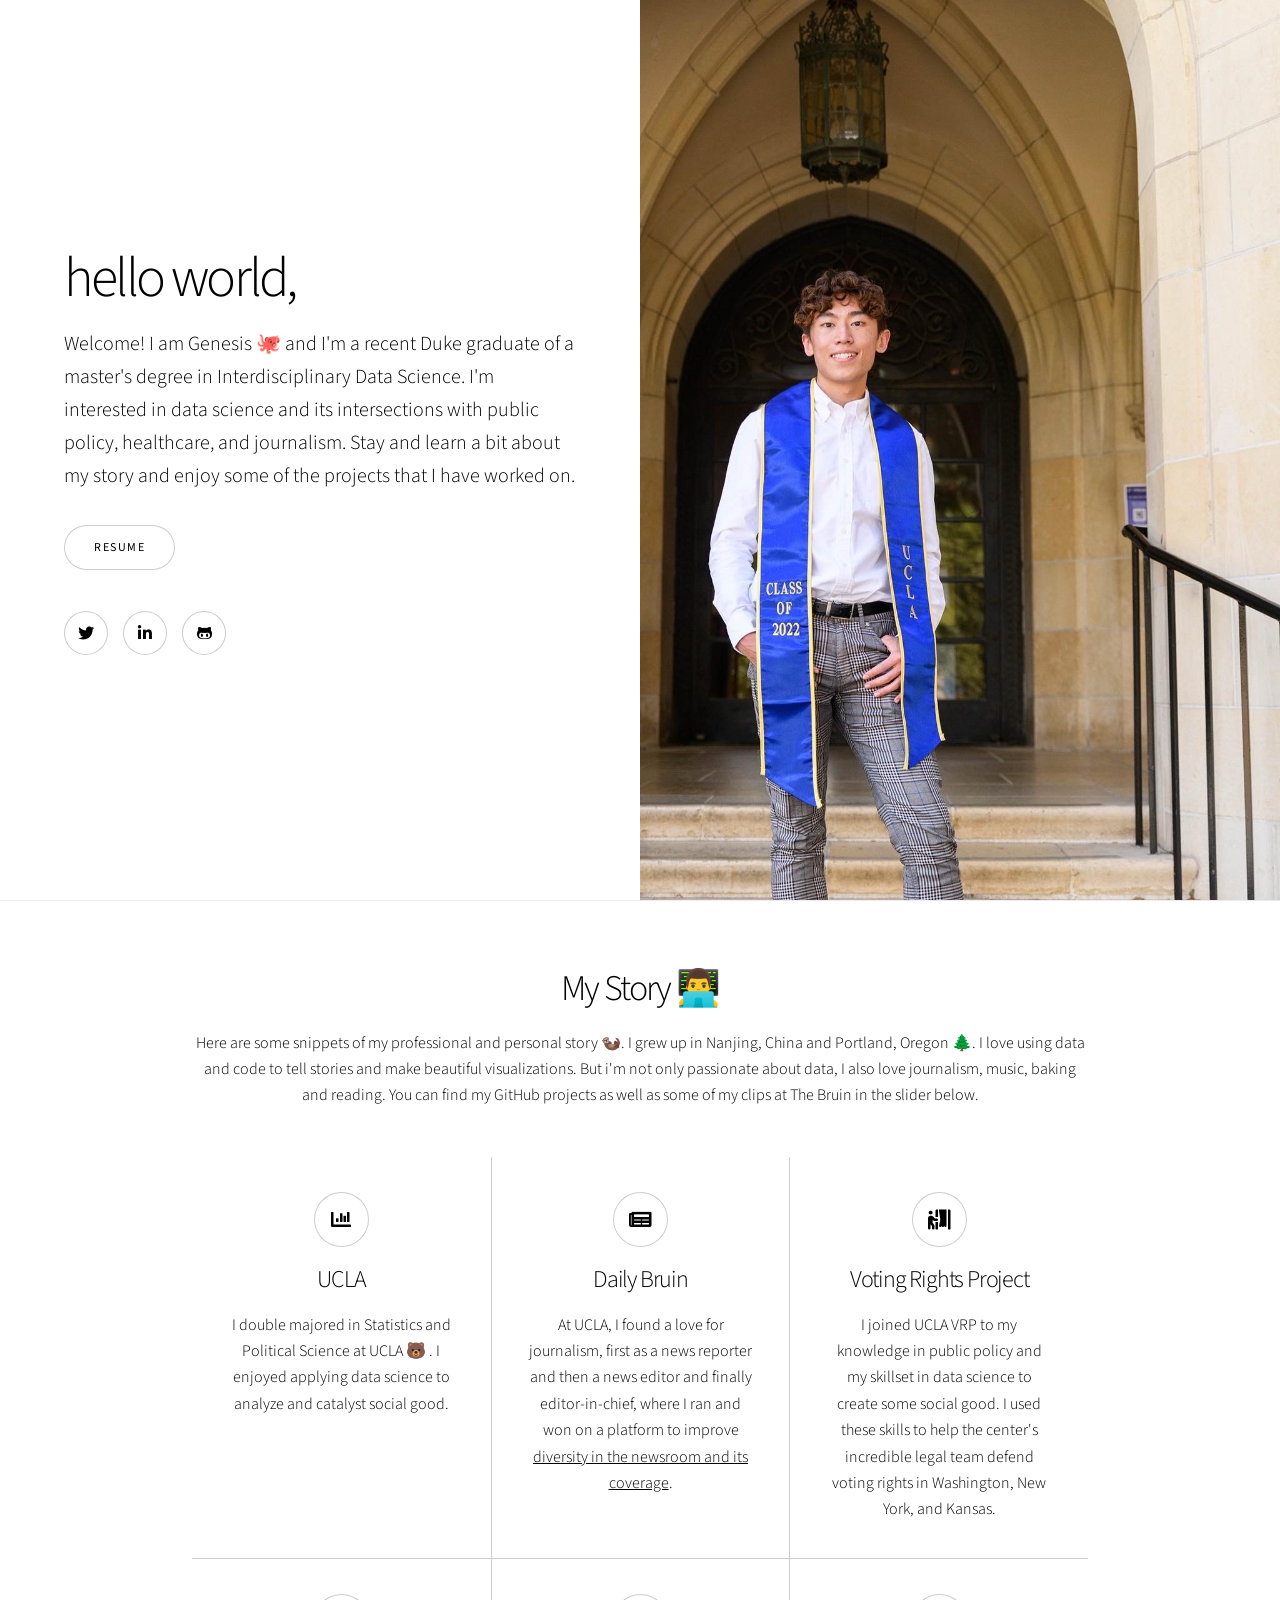
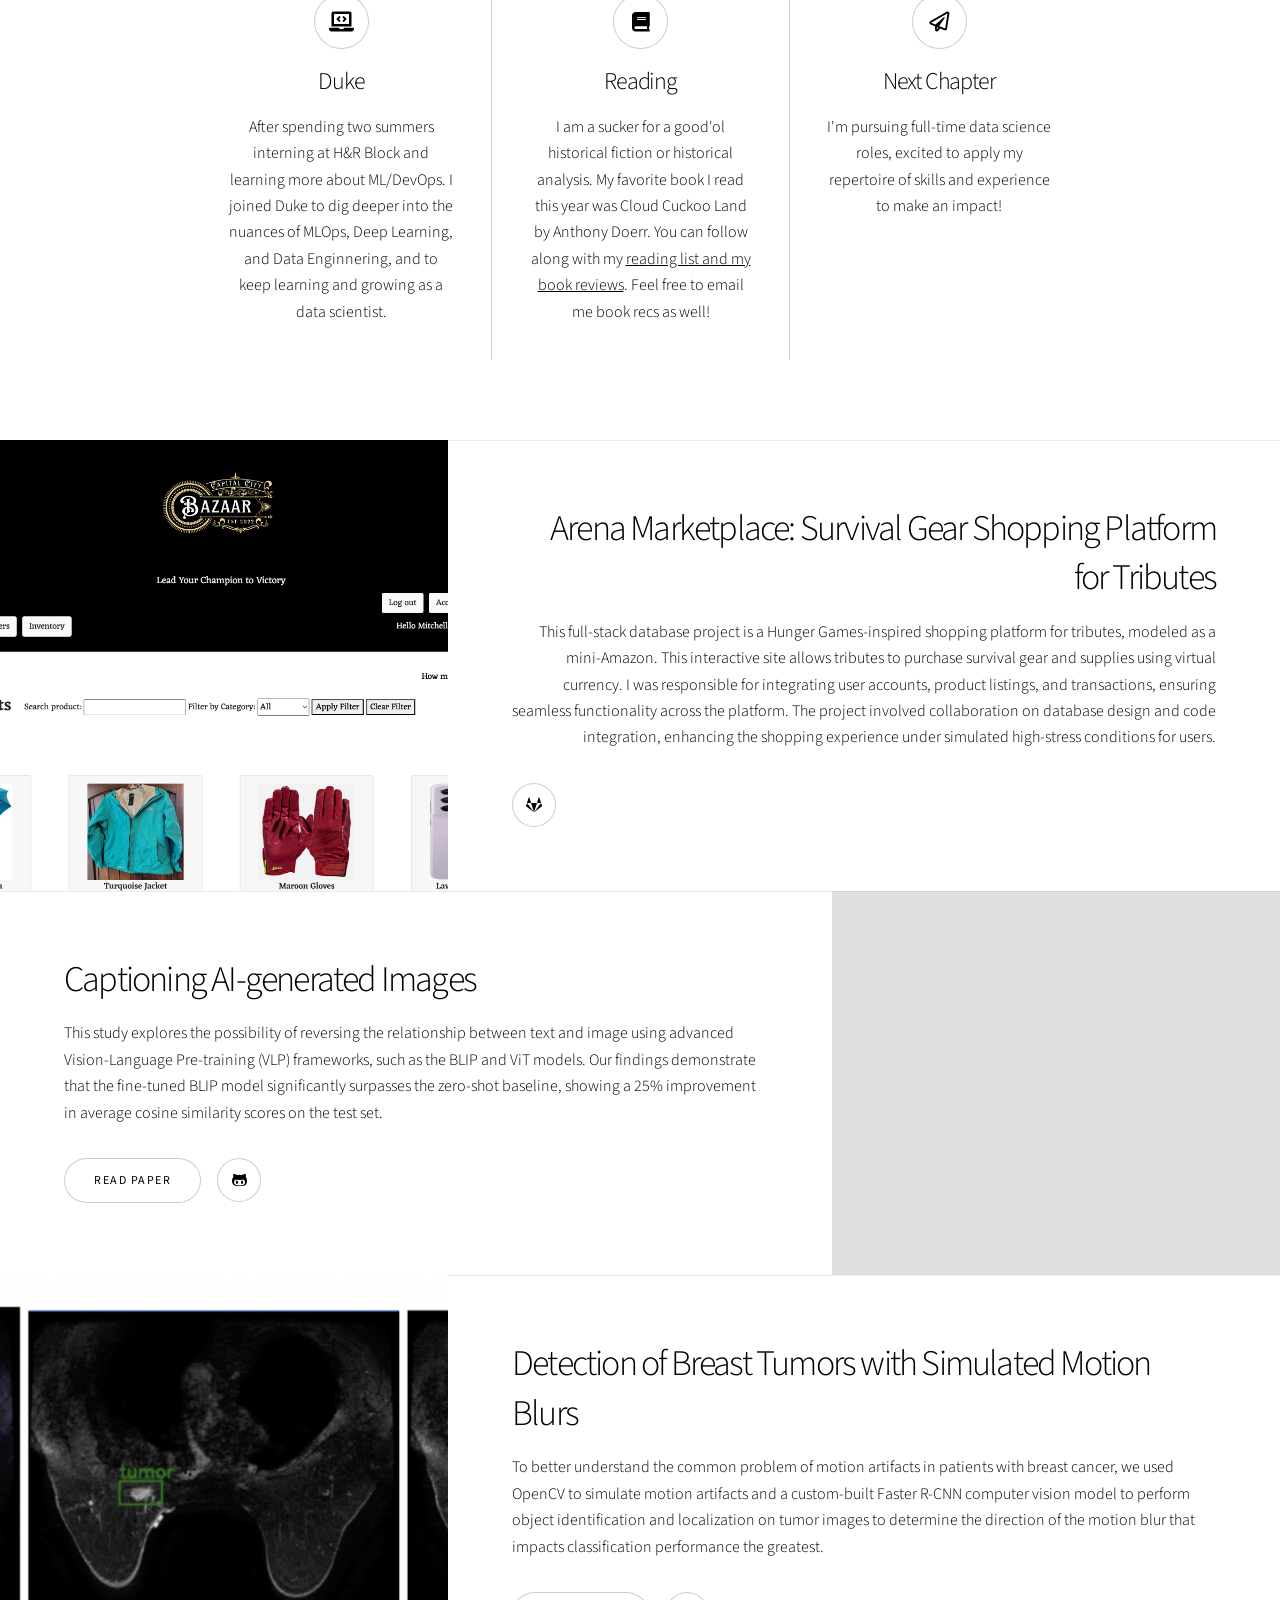
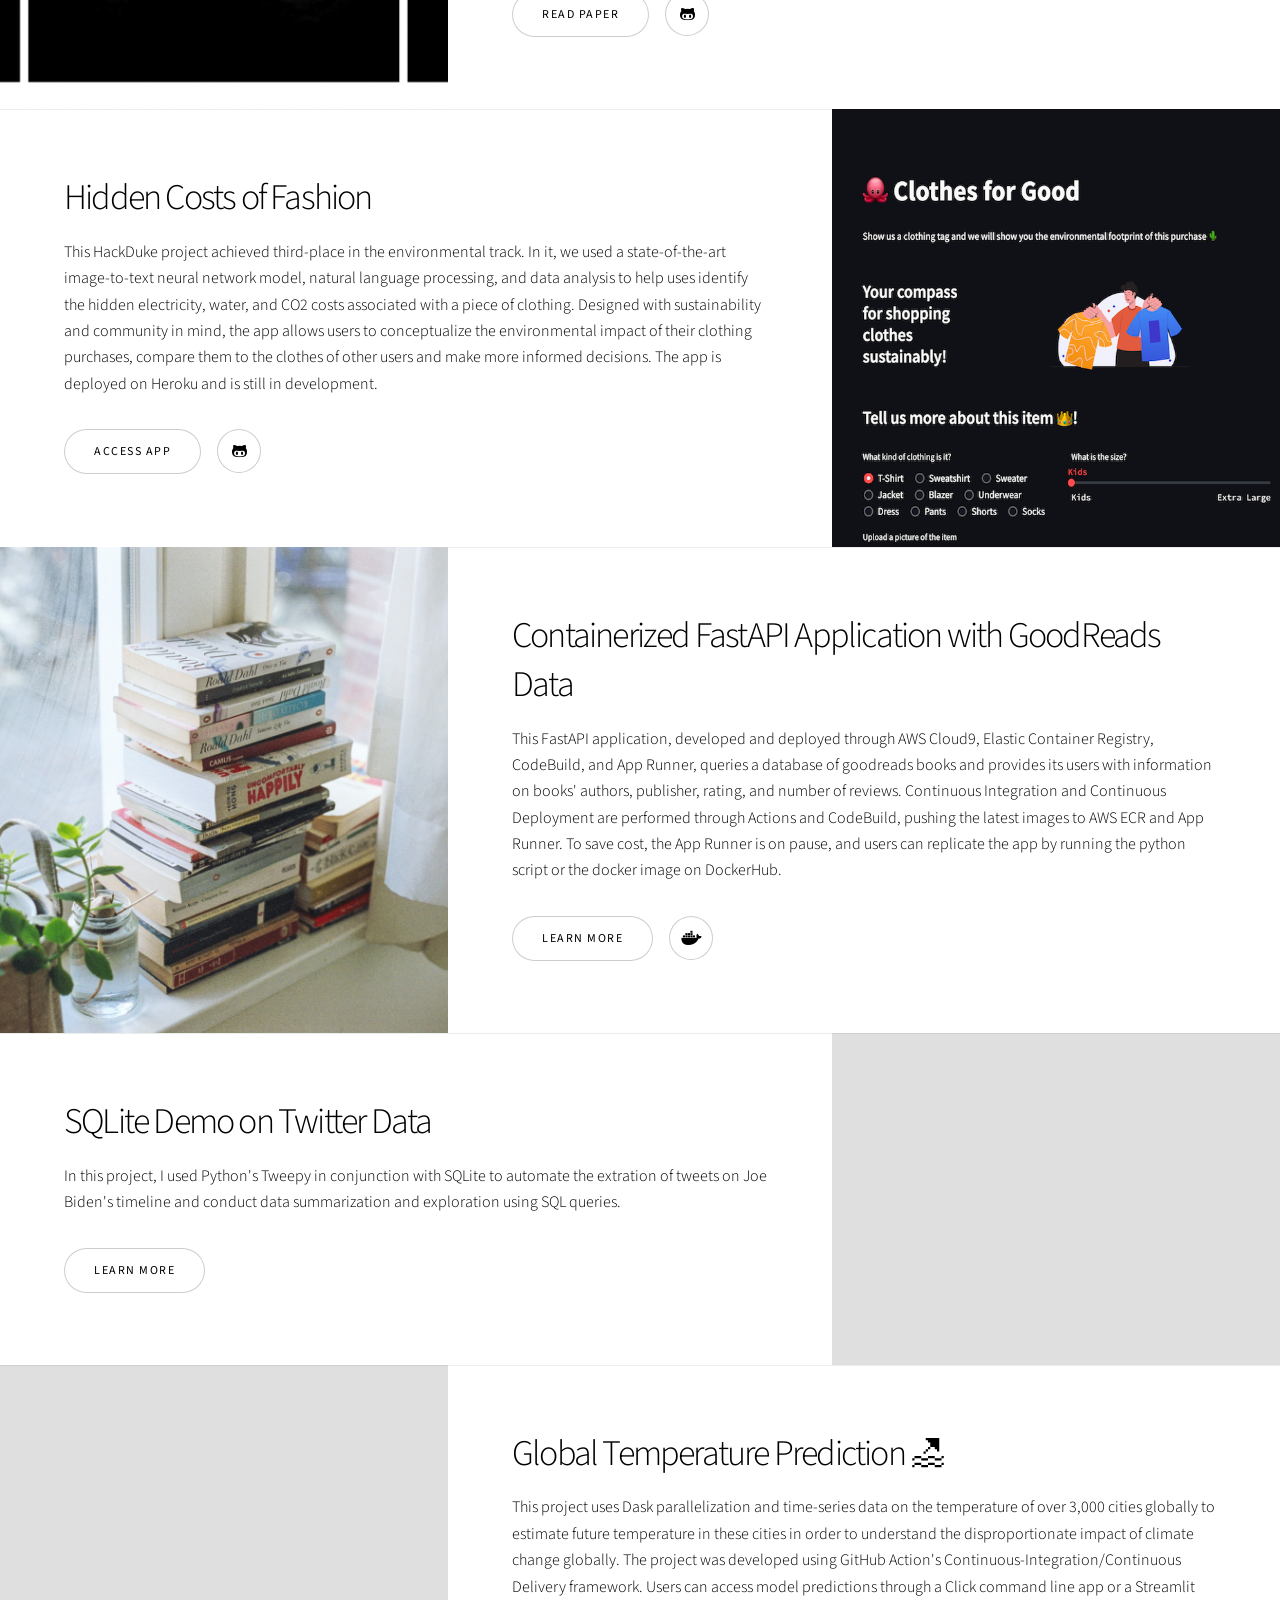
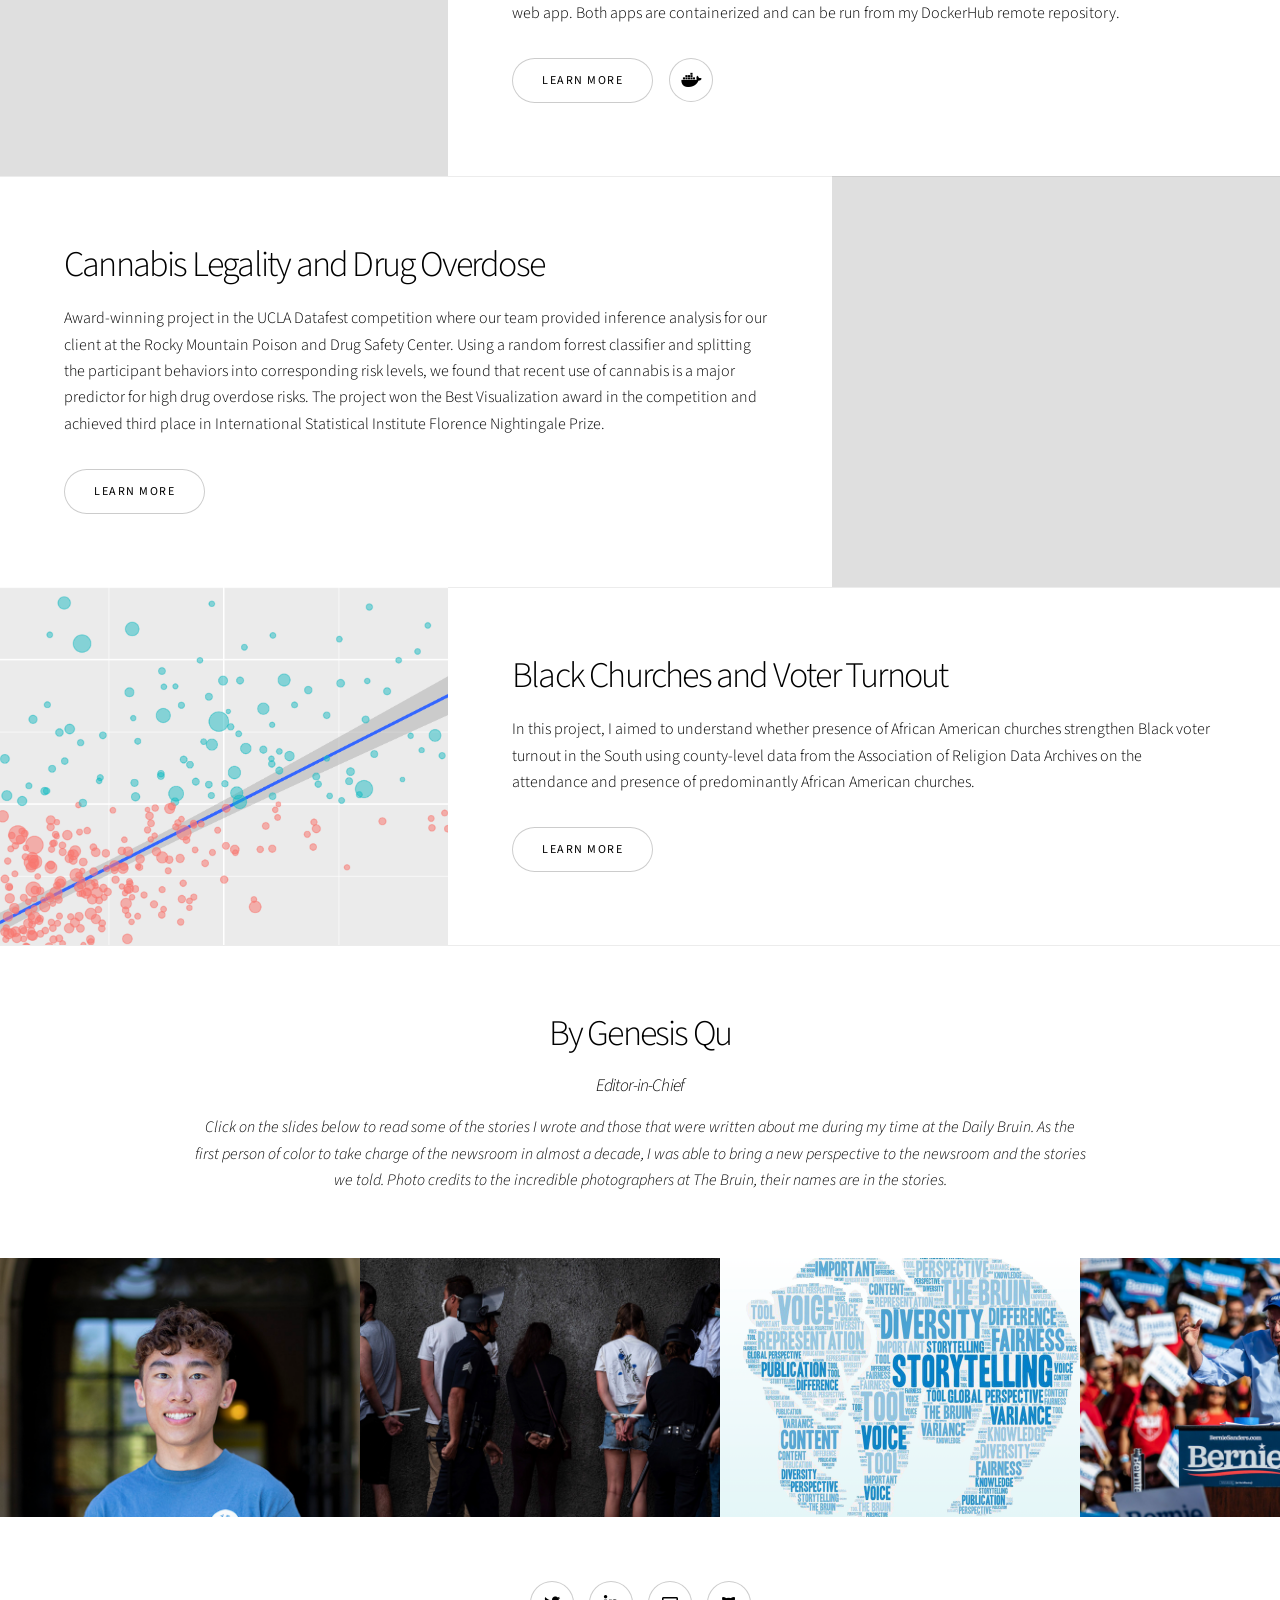
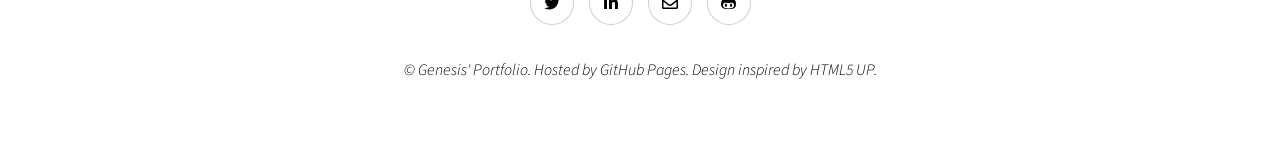
==== commit f36935fd: "Added new project" ====
--- a/index.html
+++ b/index.html
@@ -27,8 +27,8 @@
             class="banner style1 orient-left content-align-left image-position-right fullscreen onload-image-fade-in onload-content-fade-right">
             <div class="content">
                 <h1>hello world, </h1>
-                <p class="major">Welcome! I am Genesis 🐙 and I'm a first-year Data Science Master's student at Duke
-                    University.
+                <p class="major">Welcome! I am Genesis 🐙 and I'm a recent Duke graduate of a master's degree in
+                    Interdisciplinary Data Science.
                     I'm interested in data science and its intersections with public policy, healthcare, and journalism.
                     Stay and learn a bit about my story and enjoy some of the projects that I have worked on.
                 </p>
@@ -42,8 +42,6 @@
                     <li><a href="https://www.linkedin.com/in/genesis-qu/"
                             class="icon brands style2 fa-linkedin-in"><span class="label">LinkedIn</span></a>
                     </li>
-                    <li><a href="mailto: genesis.qu@duke.edu" class="icon style2 fa-envelope"><span
-                                class="label">Email</span></a></li>
                     <li><a href="https://github.com/qu-genesis" class="icon brands style2 fa-github-alt"><span
                                 class="label">GitHub</span></a></li>
                 </ul>
@@ -95,7 +93,7 @@
                     <section>
                         <span class="icon solid style2 major fa-laptop-code"></span>
                         <h3>Duke</h3>
-                        <p>After spending a summer interning at H&R Block and learning more about ML/DevOps. I joined
+                        <p>After spending two summers interning at H&R Block and learning more about ML/DevOps. I joined
                             Duke to dig deeper into the nuances of MLOps, Deep Learning, and Data Enginnering, and to
                             keep learning and growing as a data scientist.</p>
                         </p>
@@ -113,15 +111,37 @@
                     <section>
                         <span class="icon style2 major fa-paper-plane"></span>
                         <h3>Next Chapter</h3>
-                        <p>I want to keep improving my data science, machine learning, and coding skills through my
-                            courses
-                            and through research and internship experiences.
+                        <p>I'm pursuing full-time data science roles, excited to apply my repertoire of skills and
+                            experience to make an impact!
                         </p>
                     </section>
                 </div>
             </div>
         </section>
 
+        <!-- two -->
+        <section class="spotlight style1 orient-right content-align-right image-position-center onscroll-image-fade-in"
+            id="first">
+            <div class="content">
+                <h2> Arena Marketplace: Survival Gear Shopping Platform for Tributes </h2>
+                <p> This full-stack database project is a Hunger Games-inspired shopping platform for tributes, modeled
+                    as a
+                    mini-Amazon. This interactive site allows tributes to purchase survival gear and supplies using
+                    virtual currency. I was responsible for integrating user accounts, product listings, and
+                    transactions, ensuring seamless functionality across the platform. The project involved
+                    collaboration on database design and code integration, enhancing the shopping experience under
+                    simulated high-stress conditions for users.
+                </p>
+                </p>
+                <ul class="actions">
+                    <li><a href="https://github.com/qu-genesis/image-to-prompt-project"
+                            class="icon brands style2 fa-gitlab"><span class="label">GitLab</span></a></li>
+                </ul>
+            </div>
+            <div class="image">
+                <img src="images/database-project.png" alt="" />
+            </div>
+        </section>
 
         <!-- Three -->
         <section class="spotlight style1 orient-left content-align-left image-position-center onscroll-image-fade-in"
@@ -137,7 +157,7 @@
                     <li><a href="https://www.dropbox.com/s/4t815frkls676i5/AI-Image-Captioning.pdf?dl=0"
                             class="button">Read
                             paper</a></li>
-                    <li><a href="https://github.com/qu-genesis/image-to-prompt-project"
+                    <li><a href="https://gitlab.oit.duke.edu/sss82/rainforest"
                             class="icon brands style2 fa-github-alt"><span class="label">GitHub</span></a></li>
                 </ul>
             </div>
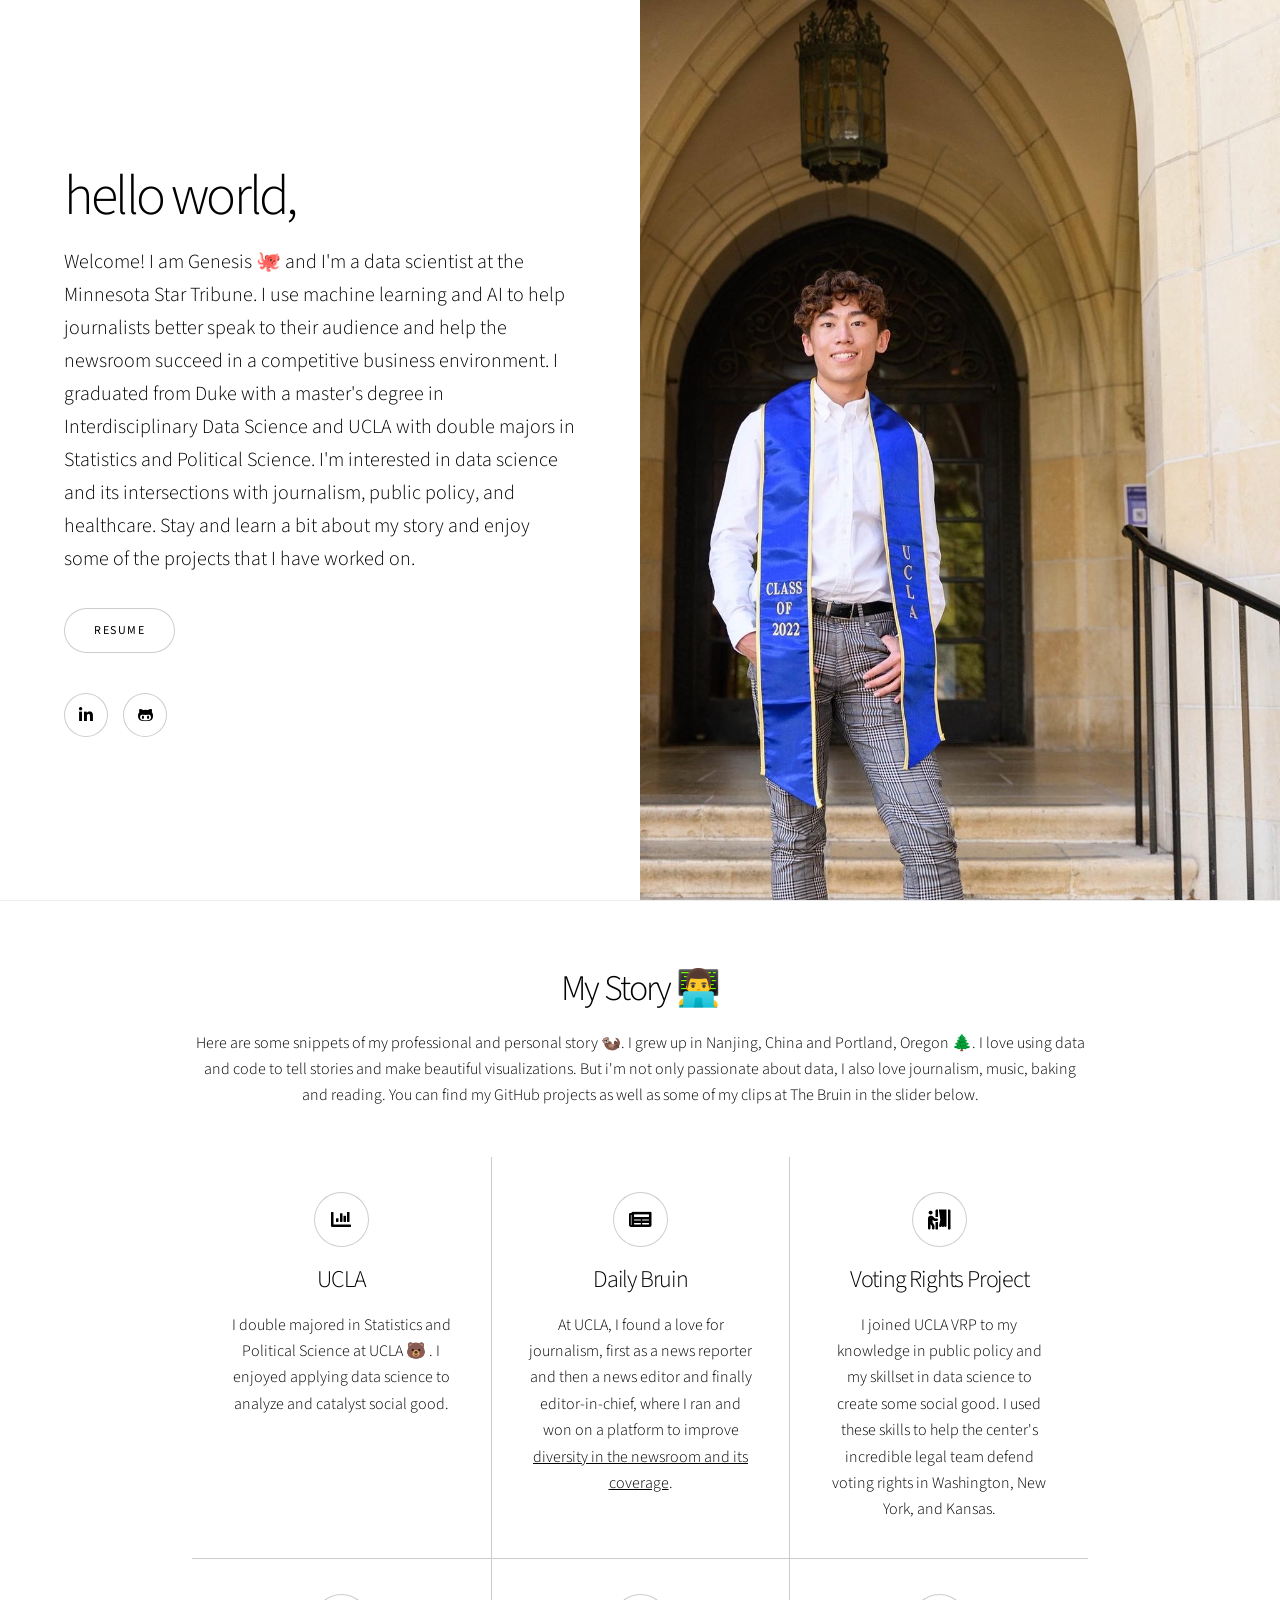
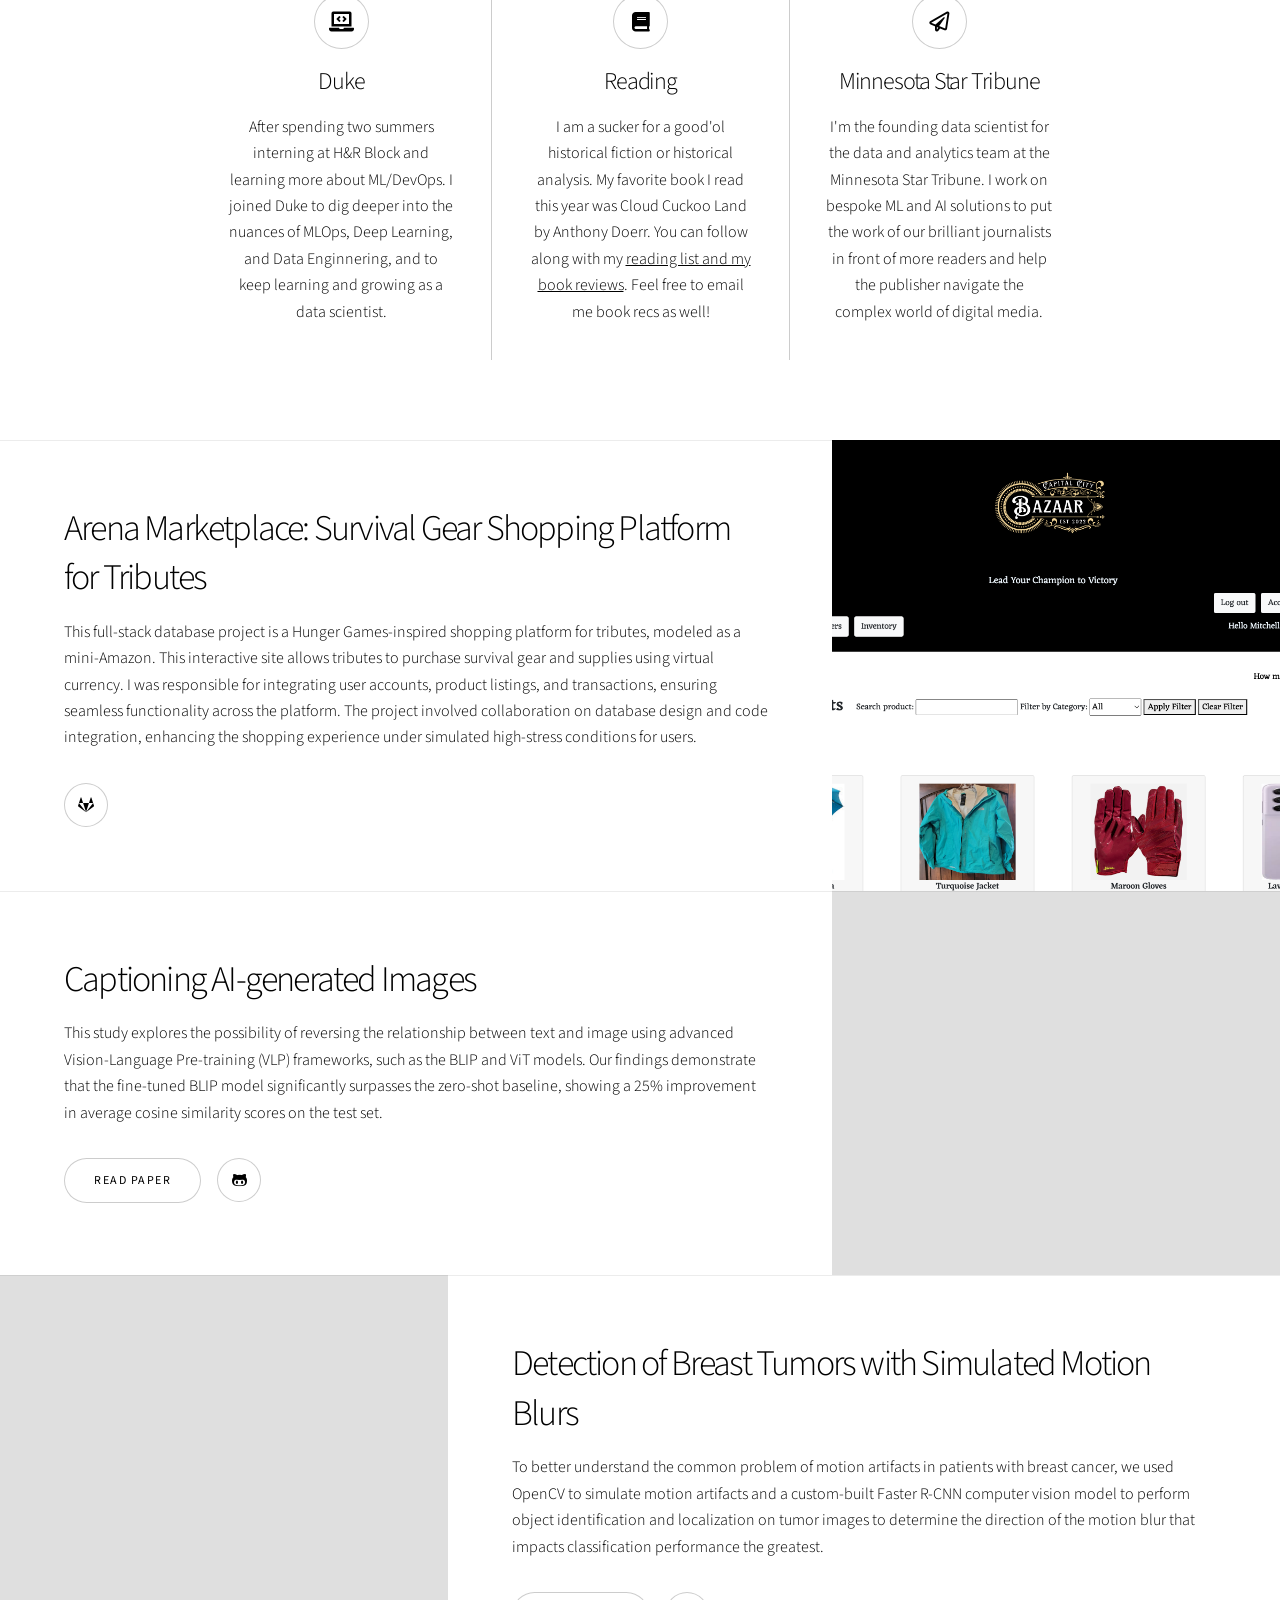
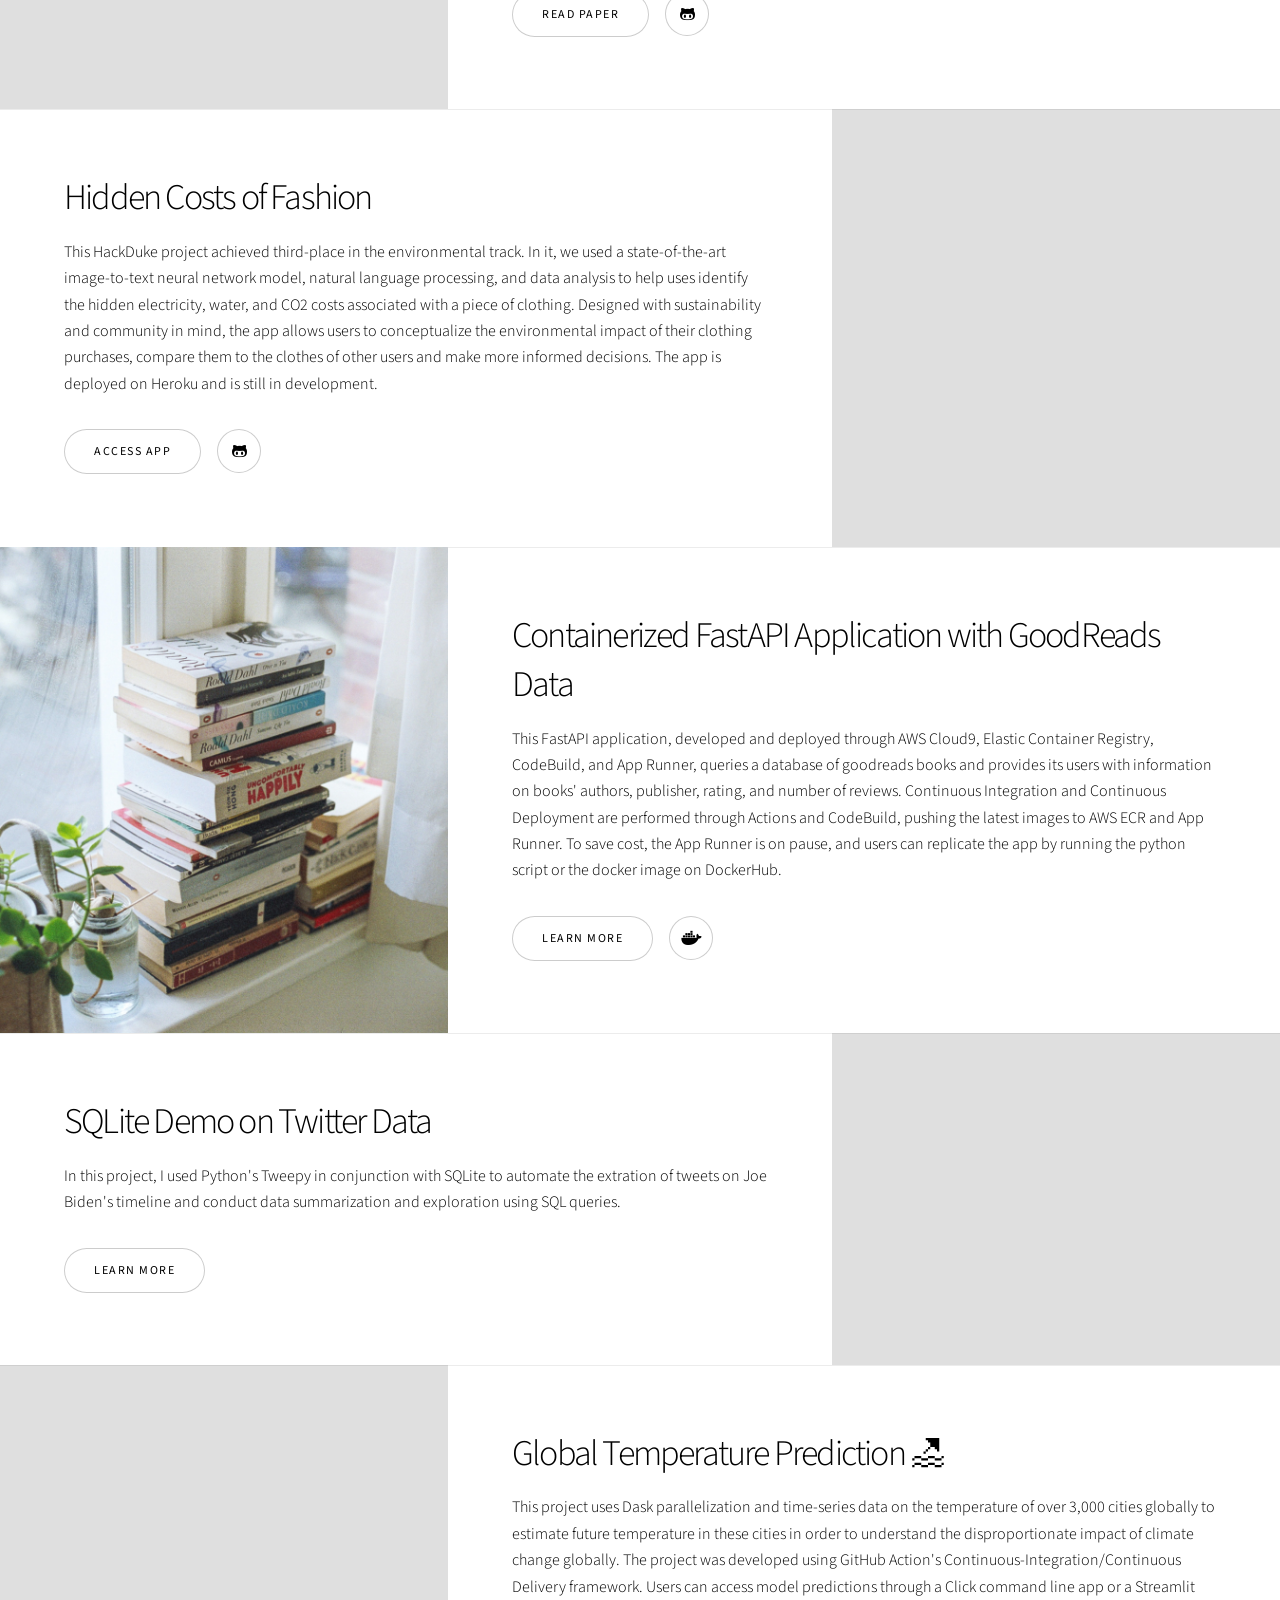
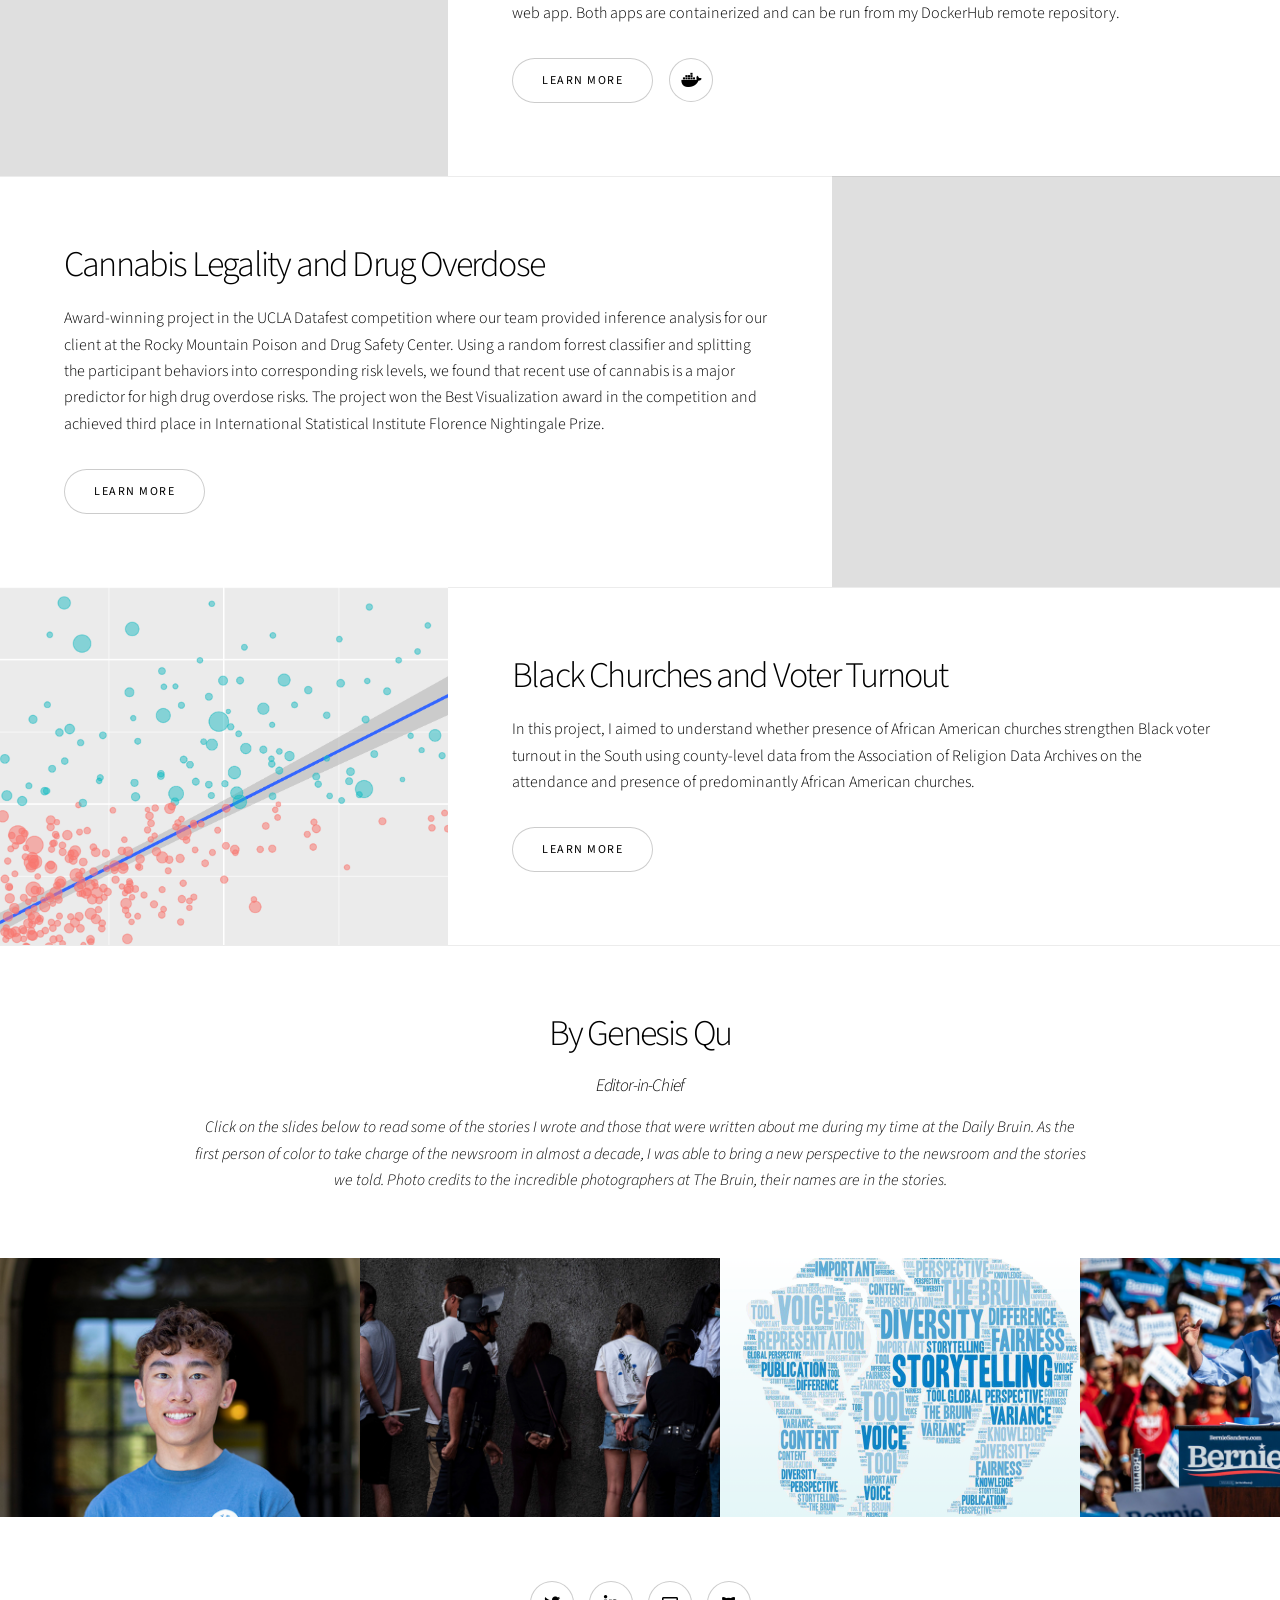
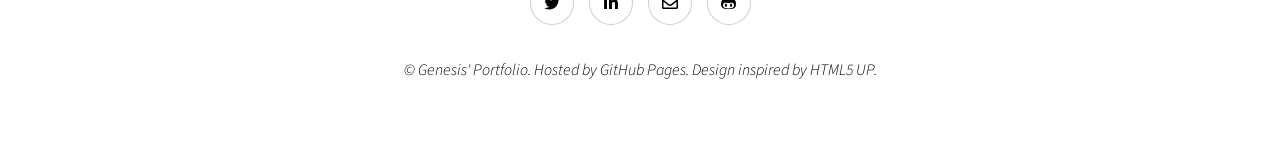
==== commit 1d93a459: "Update website with new changes" ====
--- a/index.html
+++ b/index.html
@@ -27,9 +27,12 @@
             class="banner style1 orient-left content-align-left image-position-right fullscreen onload-image-fade-in onload-content-fade-right">
             <div class="content">
                 <h1>hello world, </h1>
-                <p class="major">Welcome! I am Genesis 🐙 and I'm a recent Duke graduate of a master's degree in
-                    Interdisciplinary Data Science.
-                    I'm interested in data science and its intersections with public policy, healthcare, and journalism.
+                <p class="major">Welcome! I am Genesis 🐙 and I'm a data scientist at the Minnesota Star Tribune.
+                    I use machine learning and AI to help journalists better speak to their audience and help the
+                    newsroom succeed in a competitive business environment.
+                    I graduated from Duke with a master's degree in
+                    Interdisciplinary Data Science and UCLA with double majors in Statistics and Political Science.
+                    I'm interested in data science and its intersections with journalism, public policy, and healthcare.
                     Stay and learn a bit about my story and enjoy some of the projects that I have worked on.
                 </p>
                 <ul class="actions stacked">
@@ -37,8 +40,6 @@
                             class="button">Resume</a></li>
                 </ul>
                 <ul class="icons">
-                    <li><a href="https://twitter.com/QuGenesis" class="icon brands style2 fa-twitter"><span
-                                class="label">Twitter</span></a></li>
                     <li><a href="https://www.linkedin.com/in/genesis-qu/"
                             class="icon brands style2 fa-linkedin-in"><span class="label">LinkedIn</span></a>
                     </li>
@@ -110,9 +111,10 @@
                     </section>
                     <section>
                         <span class="icon style2 major fa-paper-plane"></span>
-                        <h3>Next Chapter</h3>
-                        <p>I'm pursuing full-time data science roles, excited to apply my repertoire of skills and
-                            experience to make an impact!
+                        <h3>Minnesota Star Tribune</h3>
+                        <p>I'm the founding data scientist for the data and analytics team at the Minnesota Star
+                            Tribune. I work on bespoke ML and AI solutions to put the work of our brilliant journalists
+                            in front of more readers and help the publisher navigate the complex world of digital media.
                         </p>
                     </section>
                 </div>
@@ -120,7 +122,24 @@
         </section>
 
         <!-- two -->
-        <section class="spotlight style1 orient-right content-align-right image-position-center onscroll-image-fade-in"
+        <!-- <section class="spotlight style1 orient-right content-align-right image-position-center onscroll-image-fade-in"
+            id="first">
+            <div class="content">
+                <h2> PATHS Model </h2>
+                <p> [Add a brief description of your PATHS model project here - this will appear on your main portfolio page.
+                    Keep it to 2-3 sentences that give readers a quick overview and entice them to click through to learn more.]
+                </p>
+                <ul class="actions">
+                    <li><a href="projects/paths_model.html" class="button">Learn More</a></li>
+                </ul>
+            </div>
+            <div class="image">
+                <img src="images/paths-preview.png" alt="" />
+            </div>
+        </section> -->
+
+        <!-- Arena Marketplace -->
+        <section class="spotlight style1 orient-left content-align-left image-position-center onscroll-image-fade-in"
             id="first">
             <div class="content">
                 <h2> Arena Marketplace: Survival Gear Shopping Platform for Tributes </h2>
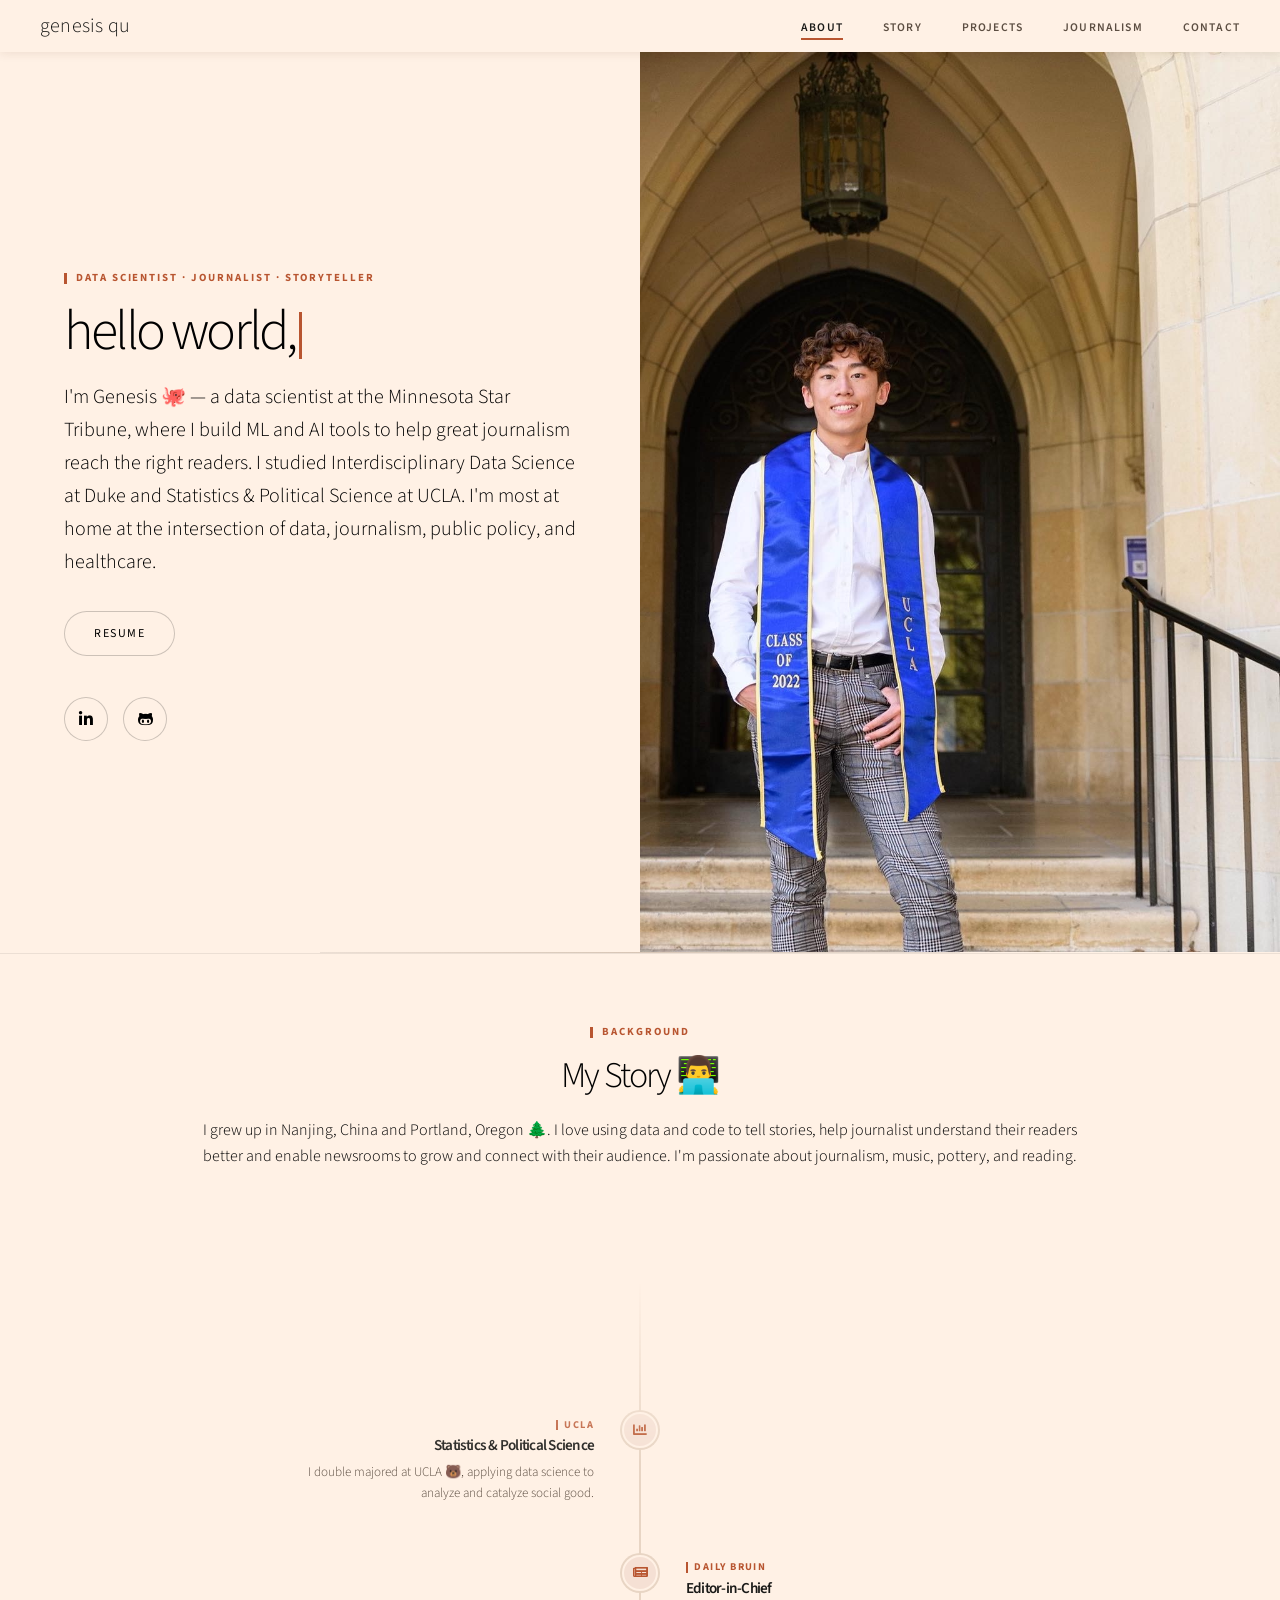
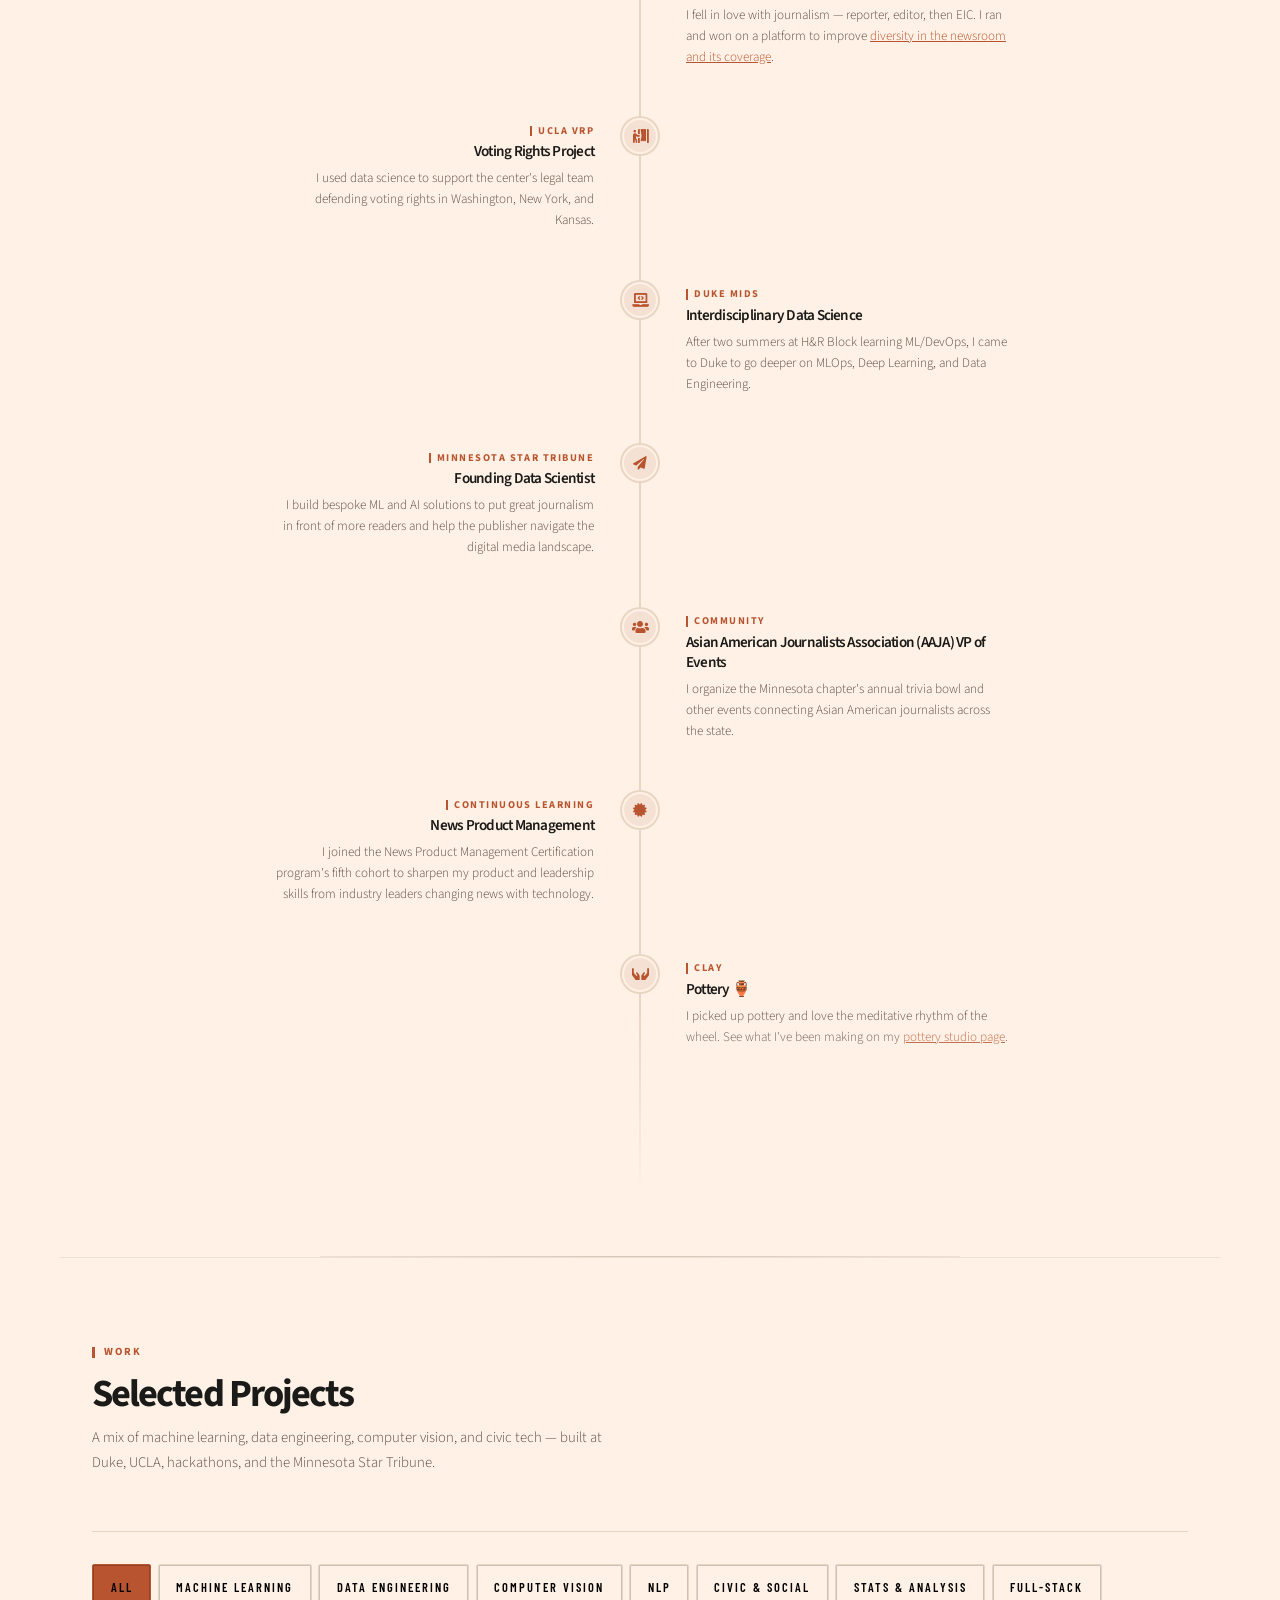
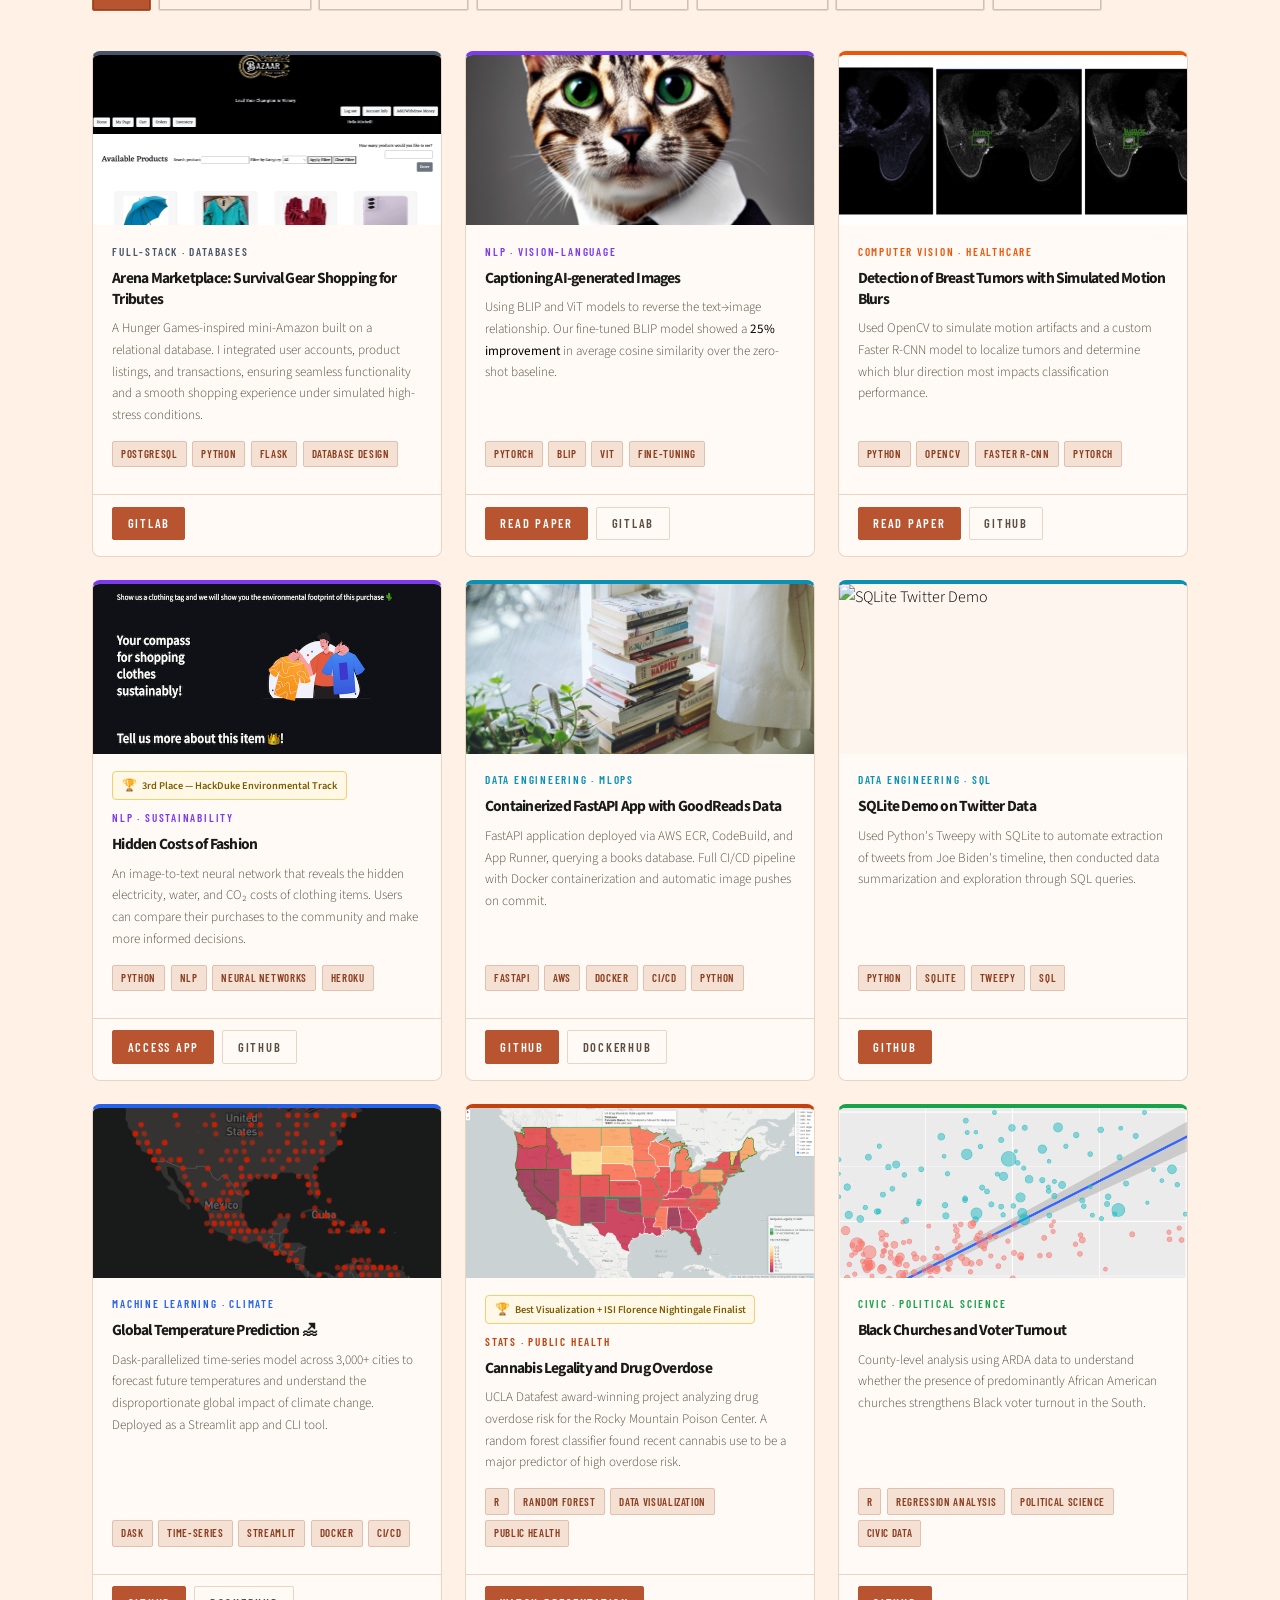
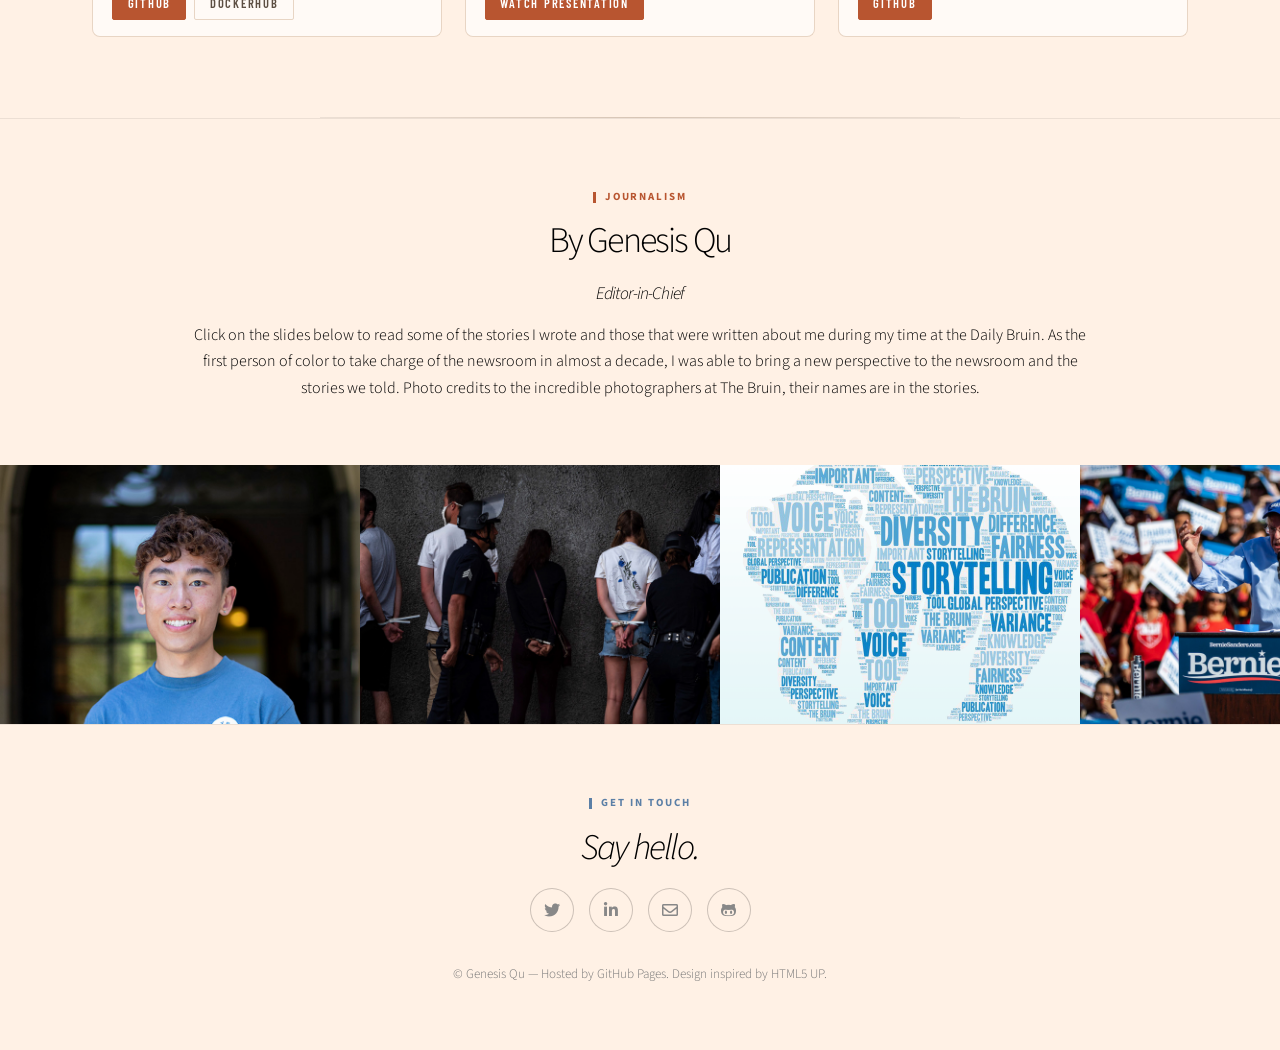
==== commit fc73c341: "Design changes" ====
--- a/index.html
+++ b/index.html
@@ -1,8 +1,7 @@
 <!DOCTYPE HTML>
 <!--
-	Story by HTML5 UP
-	html5up.net | @ajlkn
-	Free for personal and commercial use under the CCA 3.0 license (html5up.net/license)
+	Story by HTML5 UP — customized for Genesis Qu
+	html5up.net | @ajlkn | CCA 3.0 license
 -->
 <html>
 
@@ -11,7 +10,12 @@
     <link rel="shortcut icon" type="image/png" href="images/bee.png" />
     <meta charset="utf-8" />
     <meta name="viewport" content="width=device-width, initial-scale=1, user-scalable=no" />
+    <link rel="preconnect" href="https://fonts.googleapis.com" />
+    <link rel="preconnect" href="https://fonts.gstatic.com" crossorigin />
+    <!-- Barlow Condensed: narrow bespoke font for filter buttons -->
+    <link rel="stylesheet" href="https://fonts.googleapis.com/css2?family=Barlow+Condensed:wght@400;600&display=swap" />
     <link rel="stylesheet" href="assets/css/main.css" />
+    <link rel="stylesheet" href="assets/css/custom.css" />
     <noscript>
         <link rel="stylesheet" href="assets/css/noscript.css" />
     </noscript>
@@ -19,351 +23,420 @@
 
 <body class="is-preload">
 
+    <!-- ── Sticky Navigation ── -->
+    <nav id="site-nav" role="navigation" aria-label="Main navigation">
+        <a href="#about" class="nav-brand">genesis qu</a>
+        <ul>
+            <li><a href="#about">About</a></li>
+            <li><a href="#story">Story</a></li>
+            <li><a href="#projects">Projects</a></li>
+            <li><a href="#journalism">Journalism</a></li>
+            <li><a href="#contact">Contact</a></li>
+        </ul>
+    </nav>
+
     <!-- Wrapper -->
     <div id="wrapper" class="divided">
 
-        <!-- One -->
-        <section
+        <!-- ────────────────────────────────
+             HERO
+             ──────────────────────────── -->
+        <section id="about"
             class="banner style1 orient-left content-align-left image-position-right fullscreen onload-image-fade-in onload-content-fade-right">
             <div class="content">
-                <h1>hello world, </h1>
-                <p class="major">Welcome! I am Genesis 🐙 and I'm a data scientist at the Minnesota Star Tribune.
-                    I use machine learning and AI to help journalists better speak to their audience and help the
-                    newsroom succeed in a competitive business environment.
-                    I graduated from Duke with a master's degree in
-                    Interdisciplinary Data Science and UCLA with double majors in Statistics and Political Science.
-                    I'm interested in data science and its intersections with journalism, public policy, and healthcare.
-                    Stay and learn a bit about my story and enjoy some of the projects that I have worked on.
-                </p>
+                <span class="section-eyebrow">Data Scientist · Journalist · Storyteller</span>
+                <h1>hello world,<span class="typing-cursor" aria-hidden="true"></span></h1>
+                <p class="major">I'm Genesis 🐙 — a data scientist at the Minnesota Star Tribune, where I build ML and
+                    AI tools to help great journalism reach the right readers. I studied Interdisciplinary Data Science
+                    at Duke and Statistics &amp; Political Science at UCLA. I'm most at home at the intersection of
+                    data, journalism, public policy, and healthcare.</p>
                 <ul class="actions stacked">
                     <li><a href="https://drive.google.com/file/d/1yvgtJEj0ORZaQG0O5hql72WGPZzmd_gC/view?usp=sharing"
-                            class="button">Resume</a></li>
+                            class="button" target="_blank" rel="noopener">Resume</a></li>
                 </ul>
                 <ul class="icons">
-                    <li><a href="https://www.linkedin.com/in/genesis-qu/"
-                            class="icon brands style2 fa-linkedin-in"><span class="label">LinkedIn</span></a>
+                    <li><a href="https://www.linkedin.com/in/genesis-qu/" class="icon brands style2 fa-linkedin-in"
+                            target="_blank" rel="noopener"><span class="label">LinkedIn</span></a>
                     </li>
-                    <li><a href="https://github.com/qu-genesis" class="icon brands style2 fa-github-alt"><span
-                                class="label">GitHub</span></a></li>
+                    <li><a href="https://github.com/qu-genesis" class="icon brands style2 fa-github-alt" target="_blank"
+                            rel="noopener"><span class="label">GitHub</span></a></li>
                 </ul>
             </div>
             <div class="image">
-                <img src="images/grad_pic.jpg" alt="" />
+                <img src="images/grad_pic.jpg" alt="Genesis Qu" />
             </div>
         </section>
 
-
-        <!-- Two -->
-        <section class="wrapper style1 align-center">
+        <hr class="section-divider" />
+
+        <!-- ────────────────────────────────
+             MY STORY
+             ──────────────────────────── -->
+        <section id="story" class="wrapper style1 align-center">
             <div class="inner">
-                <h2>My Story 👨‍💻 </h2>
-                <p>Here are some snippets of my professional and personal story 🦦. I grew up in Nanjing, China and
-                    Portland, Oregon 🌲. I love using data and code to tell stories and make beautiful visualizations.
-                    But i'm not only passionate about data, I also love journalism, music, baking and reading. You can
-                    find my GitHub projects as well as
-                    some of my clips at The Bruin in the slider below.</p>
-                <div class="items style1 medium onscroll-fade-in">
-                    <section>
-                        <span class="icon solid style2 major fa-chart-bar"></span>
-                        <h3>UCLA </h3>
-                        <p>I double majored in Statistics and Political Science at UCLA 🐻 . I enjoyed applying data
-                            science
-                            to analyze and catalyst
-                            social good.
-                        </p>
-                    </section>
-                    <section>
-                        <span class="icon solid style2 major fa-newspaper"></span>
-                        <h3>Daily Bruin</h3>
-                        <p>At UCLA, I found a love for journalism, first as a news reporter and then a news editor and
-                            finally
-                            editor-in-chief, where I ran and won on a platform to improve <a
-                                href="https://features.dailybruin.com/2022/diversity-report/"> diversity in the newsroom
-                                and its
-                                coverage</a>. </p>
-                    </section>
-                    <section>
-                        <span class="icon solid style2 major fa-person-booth"></span>
+                <span class="section-eyebrow">Background</span>
+                <h2>My Story 👨‍💻</h2>
+                <p>I grew up in Nanjing, China and Portland, Oregon 🌲. I love using data and code to tell stories, help
+                    journalist understand their readers better and enable newsrooms to grow and connect with their
+                    audience. I'm passionate about journalism, music, pottery, and reading.</p>
+            </div>
+
+            <div class="timeline" id="story-timeline">
+
+                <div class="tl-item">
+                    <div class="tl-dot"><span class="icon solid fa-chart-bar"></span></div>
+                    <div class="tl-content">
+                        <span class="tl-label">UCLA</span>
+                        <h3>Statistics &amp; Political Science</h3>
+                        <p>I double majored at UCLA 🐻, applying data science to analyze and catalyze social good.</p>
+                    </div>
+                </div>
+
+                <div class="tl-item">
+                    <div class="tl-dot"><span class="icon solid fa-newspaper"></span></div>
+                    <div class="tl-content">
+                        <span class="tl-label">Daily Bruin</span>
+                        <h3>Editor-in-Chief</h3>
+                        <p>I fell in love with journalism — reporter, editor, then EIC. I ran and won on a platform to
+                            improve <a href="https://features.dailybruin.com/2022/diversity-report/">diversity in the
+                                newsroom and its coverage</a>.</p>
+                    </div>
+                </div>
+
+                <div class="tl-item">
+                    <div class="tl-dot"><span class="icon solid fa-person-booth"></span></div>
+                    <div class="tl-content">
+                        <span class="tl-label">UCLA VRP</span>
                         <h3>Voting Rights Project</h3>
-                        <p>I joined UCLA VRP to my knowledge in public policy and my skillset in data
-                            science to create some social good. I used these
-                            skills
-                            to help the center's incredible legal team defend voting rights in Washington, New York, and
-                            Kansas.</p>
-                    </section>
-                    <section>
-                        <span class="icon solid style2 major fa-laptop-code"></span>
-                        <h3>Duke</h3>
-                        <p>After spending two summers interning at H&R Block and learning more about ML/DevOps. I joined
-                            Duke to dig deeper into the nuances of MLOps, Deep Learning, and Data Enginnering, and to
-                            keep learning and growing as a data scientist.</p>
-                        </p>
-                    </section>
-                    <section>
-                        <span class="icon solid style2 major fa-book"></span>
-                        <h3>Reading</h3>
-                        <p>I am a sucker for a good'ol historical fiction or historical analysis. My favorite book I
-                            read this year was Cloud Cuckoo Land
-                            by Anthony Doerr. You can follow along with my <a
-                                href="https://impossible-lumber-599.notion.site/Genesis-s-Reading-List-5613c61a51294181b0d7ea0c4e14c762">
-                                reading list and my book reviews</a>. Feel free
-                            to email me book recs as well! </p>
-                    </section>
-                    <section>
-                        <span class="icon style2 major fa-paper-plane"></span>
-                        <h3>Minnesota Star Tribune</h3>
-                        <p>I'm the founding data scientist for the data and analytics team at the Minnesota Star
-                            Tribune. I work on bespoke ML and AI solutions to put the work of our brilliant journalists
-                            in front of more readers and help the publisher navigate the complex world of digital media.
-                        </p>
-                    </section>
+                        <p>I used data science to support the center's legal team defending voting rights in Washington,
+                            New York, and Kansas.</p>
+                    </div>
                 </div>
+
+                <div class="tl-item">
+                    <div class="tl-dot"><span class="icon solid fa-laptop-code"></span></div>
+                    <div class="tl-content">
+                        <span class="tl-label">Duke MIDS</span>
+                        <h3>Interdisciplinary Data Science</h3>
+                        <p>After two summers at H&amp;R Block learning ML/DevOps, I came to Duke to go deeper on MLOps,
+                            Deep Learning, and Data Engineering.</p>
+                    </div>
+                </div>
+
+                <div class="tl-item">
+                    <div class="tl-dot"><span class="icon solid fa-paper-plane"></span></div>
+                    <div class="tl-content">
+                        <span class="tl-label">Minnesota Star Tribune</span>
+                        <h3>Founding Data Scientist</h3>
+                        <p>I build bespoke ML and AI solutions to put great journalism in front of more readers and help
+                            the publisher navigate the digital media landscape.</p>
+                    </div>
+                </div>
+
+                <div class="tl-item">
+                    <div class="tl-dot"><span class="icon solid fa-users"></span></div>
+                    <div class="tl-content">
+                        <span class="tl-label">Community</span>
+                        <h3>Asian American Journalists Association (AAJA) VP of Events</h3>
+                        <p>I organize the Minnesota chapter's annual trivia bowl and other events connecting Asian
+                            American journalists across the state.</p>
+                    </div>
+                </div>
+
+                <div class="tl-item">
+                    <div class="tl-dot"><span class="icon solid fa-certificate"></span></div>
+                    <div class="tl-content">
+                        <span class="tl-label">Continuous Learning</span>
+                        <h3>News Product Management</h3>
+                        <p>I joined the News Product Management Certification program's fifth cohort to sharpen my
+                            product and leadership skills from industry leaders changing news with technology.</p>
+                    </div>
+                </div>
+
+                <div class="tl-item">
+                    <div class="tl-dot"><span class="icon solid fa-hands"></span></div>
+                    <div class="tl-content">
+                        <span class="tl-label">Clay</span>
+                        <h3>Pottery 🏺</h3>
+                        <p>I picked up pottery and love the meditative rhythm of the wheel. See what I've been making on
+                            my <a href="https://www.notion.so/Pottery-Studio-30e774271e438086bc76d13b0e5a8058"
+                                target="_blank" rel="noopener">pottery studio page</a>.</p>
+                    </div>
+                </div>
+
             </div>
         </section>
 
-        <!-- two -->
-        <!-- <section class="spotlight style1 orient-right content-align-right image-position-center onscroll-image-fade-in"
-            id="first">
-            <div class="content">
-                <h2> PATHS Model </h2>
-                <p> [Add a brief description of your PATHS model project here - this will appear on your main portfolio page.
-                    Keep it to 2-3 sentences that give readers a quick overview and entice them to click through to learn more.]
-                </p>
-                <ul class="actions">
-                    <li><a href="projects/paths_model.html" class="button">Learn More</a></li>
-                </ul>
-            </div>
-            <div class="image">
-                <img src="images/paths-preview.png" alt="" />
-            </div>
-        </section> -->
-
-        <!-- Arena Marketplace -->
-        <section class="spotlight style1 orient-left content-align-left image-position-center onscroll-image-fade-in"
-            id="first">
-            <div class="content">
-                <h2> Arena Marketplace: Survival Gear Shopping Platform for Tributes </h2>
-                <p> This full-stack database project is a Hunger Games-inspired shopping platform for tributes, modeled
-                    as a
-                    mini-Amazon. This interactive site allows tributes to purchase survival gear and supplies using
-                    virtual currency. I was responsible for integrating user accounts, product listings, and
-                    transactions, ensuring seamless functionality across the platform. The project involved
-                    collaboration on database design and code integration, enhancing the shopping experience under
-                    simulated high-stress conditions for users.
-                </p>
-                </p>
-                <ul class="actions">
-                    <li><a href="https://github.com/qu-genesis/image-to-prompt-project"
-                            class="icon brands style2 fa-gitlab"><span class="label">GitLab</span></a></li>
-                </ul>
-            </div>
-            <div class="image">
-                <img src="images/database-project.png" alt="" />
-            </div>
-        </section>
-
-        <!-- Three -->
-        <section class="spotlight style1 orient-left content-align-left image-position-center onscroll-image-fade-in"
-            id="first">
-            <div class="content">
-                <h2> Captioning AI-generated Images </h2>
-                <p> This study explores the possibility of reversing the relationship between text and image using
-                    advanced Vision-Language Pre-training (VLP) frameworks, such as the BLIP and ViT models. Our
-                    findings demonstrate that the fine-tuned BLIP model significantly surpasses the zero-shot baseline,
-                    showing a 25% improvement in average cosine similarity scores on the test set.</p>
-                </p>
-                <ul class="actions">
-                    <li><a href="https://www.dropbox.com/s/4t815frkls676i5/AI-Image-Captioning.pdf?dl=0"
-                            class="button">Read
-                            paper</a></li>
-                    <li><a href="https://gitlab.oit.duke.edu/sss82/rainforest"
-                            class="icon brands style2 fa-github-alt"><span class="label">GitHub</span></a></li>
-                </ul>
-            </div>
-            <div class="image">
-                <img src="images/ai-image.png" alt="" />
-            </div>
-        </section>
-
-        <section class="spotlight style1 orient-right content-align-left image-position-center onscroll-image-fade-in"
-            id="first">
-            <div class="content">
-                <h2> Detection of Breast Tumors with Simulated Motion Blurs </h2>
-                <p> To better understand the common problem of motion artifacts in patients with breast cancer, we used
-                    OpenCV to simulate motion artifacts and a custom-built Faster R-CNN computer vision model to perform
-                    object identification and localization on tumor images to determine the direction of the motion blur
-                    that impacts classification performance the greatest.</p>
-                </p>
-                <ul class="actions">
-                    <li><a href="https://www.dropbox.com/s/ifu46vog3gsbtco/BME548Finalv5.pdf?dl=0" class="button">Read
-                            paper</a></li>
-                    <li><a href="https://github.com/nogibjj/breast-tumor-detection"
-                            class="icon brands style2 fa-github-alt"><span class="label">GitHub</span></a></li>
-                </ul>
-            </div>
-            <div class="image">
-                <img src="images/tumor.png" alt="" />
-            </div>
-        </section>
-
-        <section class="spotlight style1 orient-left content-align-left image-position-center onscroll-image-fade-in"
-            id="first">
-            <div class="content">
-                <h2> Hidden Costs of Fashion </h2>
-                <p> This HackDuke project achieved third-place in the environmental track. In it, we used a
-                    state-of-the-art image-to-text neural network model, natural language
-                    processing, and
-                    data analysis to help uses identify the hidden electricity, water, and CO2 costs associated with a
-                    piece of clothing.
-                    Designed with sustainability and community in mind, the app allows users to conceptualize the
-                    environmental impact of their clothing purchases,
-                    compare them to the clothes of other users and make more informed decisions. The app is deployed on
-                    Heroku and is still in development. </p>
-                </p>
-                <ul class="actions">
-                    <li><a href="https://clothes4good.herokuapp.com/" class="button">Access App</a></li>
-                    <li><a href="https://github.com/nogibjj/clothes4good" class="icon brands style2 fa-github-alt"><span
-                                class="label">GitHub</span></a></li>
-                </ul>
-            </div>
-            <div class="image">
-                <img src="images/cover.png" alt="" />
-            </div>
-        </section>
-
-        <!-- Four -->
-        <section class="spotlight style1 orient-right content-align-left image-position-center onscroll-image-fade-in"
-            id="first">
-            <div class="content">
-                <h2>Containerized FastAPI Application with GoodReads Data </h2>
-                <p>This FastAPI application, developed and deployed through AWS Cloud9, Elastic Container
-                    Registry, CodeBuild, and App Runner, queries a database of goodreads books and provides its users
-                    with information on books' authors, publisher, rating, and number of reviews. Continuous
-                    Integration and Continuous Deployment are performed through Actions and CodeBuild, pushing the
-                    latest
-                    images to AWS ECR and App Runner. To save cost,
-                    the App Runner is on pause, and users can replicate the app by running the python script or the
-                    docker image on DockerHub.
-                </p>
-                <ul class="actions">
-                    <li><a href="https://github.com/nogibjj/fastapi-project" class="button">Learn More</a></li>
-                    <li><a href="https://hub.docker.com/repository/docker/genesisqu/goodreads_fastapi"
-                            class="icon brands style2 fa-docker"><span class="label">Docker</span></a></li>
-                </ul>
-            </div>
-            <div class="image">
-                <img src="images/books.jpg" alt="" />
-            </div>
-        </section>
-
-        <!-- Five -->
-        <section class="spotlight style1 orient-left content-align-left image-position-center onscroll-image-fade-in"
-            id="first">
-            <div class="content">
-                <h2>SQLite Demo on Twitter Data </h2>
-                <p>In this project, I used Python's Tweepy in conjunction with SQLite to automate the extration of
-                    tweets on Joe Biden's timeline and conduct data summarization and exploration using SQL queries.
-                </p>
-                <ul class="actions">
-                    <li><a href="https://github.com/nogibjj/tweet_sql_project" class="button">Learn More</a></li>
-                </ul>
-            </div>
-            <div class="image">
-                <img src="images/twitter.jpg" alt="" />
-            </div>
-        </section>
-
-        <!-- Four -->
-        <section class="spotlight style1 orient-right content-align-left image-position-center onscroll-image-fade-in"
-            id="first">
-            <div class="content">
-                <h2>Global Temperature Prediction 🏖 </h2>
-                <p>This project uses Dask parallelization and time-series data on the temperature of over
-                    3,000 cities globally to
-                    estimate
-                    future temperature in these cities in order to understand the disproportionate impact of climate
-                    change globally. The project was developed using GitHub Action's Continuous-Integration/Continuous
-                    Delivery
-                    framework. Users can access model predictions through a Click command line
-                    app or
-                    a Streamlit web app. Both apps are containerized and can be run from my DockerHub remote repository.
-                </p>
-                <ul class="actions">
-                    <li><a href="https://github.com/nogibjj/global-temperature" class="button">Learn More</a></li>
-                    <li><a href="https://hub.docker.com/r/genesisqu/global-temperature"
-                            class="icon brands style2 fa-docker"><span class="label">Docker</span></a></li>
-                </ul>
-            </div>
-            <div class="image">
-                <img src="images/map.jpg" alt="" />
-            </div>
-        </section>
-
-        <!-- Five -->
-        <section class="spotlight style1 orient-left content-align-left image-position-center onscroll-image-fade-in">
-            <div class="content">
-                <h2>Cannabis Legality and Drug Overdose</h2>
-                <p>Award-winning project in the UCLA Datafest competition where our team provided inference analysis for
-                    our client
-                    at the Rocky Mountain Poison and Drug Safety Center. Using a random forrest classifier and splitting
-                    the
-                    participant behaviors into corresponding risk levels, we found that recent use of cannabis is a
-                    major predictor for
-                    high drug overdose risks. The project won the Best Visualization award in the competition and
-                    achieved third place in International Statistical Institute Florence Nightingale Prize.
-                </p>
-                <ul class="actions">
-                    <li><a href="https://www.youtube.com/watch?v=bm0po7tq8mk" class="button">Learn More</a>
-                    </li>
-                </ul>
-                </ul>
-            </div>
-            <div class="image">
-                <img src="images/image.png" alt="" />
-            </div>
-        </section>
-
-
-        <!-- Six -->
-        <section class="spotlight style1 orient-right content-align-left image-position-center onscroll-image-fade-in">
-            <div class="content">
-                <h2>Black Churches and Voter Turnout</h2>
-                <p>In this project, I aimed to understand whether presence of African American churches strengthen Black
-                    voter turnout in the South using county-level data from the Association of Religion Data Archives on
-                    the attendance and presence of predominantly African American churches.</p>
-                <ul class="actions">
-                    <li><a href="https://github.com/qu-genesis/black-church-voter-turnout" class="button">Learn More</a>
-                    </li>
-                </ul>
-                </ul>
-            </div>
-            <div class="image">
-                <img src="images/scatterplot.jpg" alt="" />
-            </div>
-        </section>
-
-
-        <!-- Eight -->
-        <section class="wrapper style1 align-center">
+        <hr class="section-divider" />
+
+        <!-- ────────────────────────────────
+             PROJECTS
+             ──────────────────────────── -->
+        <div id="projects">
+            <div class="projects-header">
+                <span class="section-eyebrow">Work</span>
+                <h2>Selected Projects</h2>
+                <p>A mix of machine learning, data engineering, computer vision, and civic tech — built at Duke,
+                    UCLA, hackathons, and the Minnesota Star Tribune.</p>
+            </div>
+
+            <!-- Filter bar -->
+            <div class="filter-bar" role="group" aria-label="Filter projects by category">
+                <button class="filter-btn active" data-filter="all">All</button>
+                <button class="filter-btn" data-filter="ml">Machine Learning</button>
+                <button class="filter-btn" data-filter="eng">Data Engineering</button>
+                <button class="filter-btn" data-filter="cv">Computer Vision</button>
+                <button class="filter-btn" data-filter="nlp">NLP</button>
+                <button class="filter-btn" data-filter="civic">Civic &amp; Social</button>
+                <button class="filter-btn" data-filter="stats">Stats &amp; Analysis</button>
+                <button class="filter-btn" data-filter="fullstack">Full-Stack</button>
+            </div>
+
+            <!-- Projects Grid -->
+            <div class="projects-grid">
+
+                <!-- Arena Marketplace -->
+                <article class="project-card" data-cat="fullstack" data-tags="fullstack">
+                    <img class="project-card__img" src="images/database-project.png"
+                        alt="Arena Marketplace database project" />
+                    <div class="project-card__body">
+                        <p class="project-card__category">Full-Stack · Databases</p>
+                        <h3 class="project-card__title">Arena Marketplace: Survival Gear Shopping for Tributes</h3>
+                        <p class="project-card__desc">A Hunger Games-inspired mini-Amazon built on a relational
+                            database. I integrated user accounts, product listings, and transactions, ensuring
+                            seamless functionality and a smooth shopping experience under simulated high-stress
+                            conditions.</p>
+                        <div class="tech-tags">
+                            <span class="tech-tag">PostgreSQL</span>
+                            <span class="tech-tag">Python</span>
+                            <span class="tech-tag">Flask</span>
+                            <span class="tech-tag">Database Design</span>
+                        </div>
+                    </div>
+                    <div class="project-card__actions">
+                        <a href="https://github.com/qu-genesis/image-to-prompt-project" class="card-btn primary"
+                            target="_blank" rel="noopener">GitLab</a>
+                    </div>
+                </article>
+
+                <!-- Captioning AI Images -->
+                <article class="project-card" data-cat="nlp" data-tags="nlp ml">
+                    <img class="project-card__img" src="images/ai-image.png" alt="AI Image Captioning project" />
+                    <div class="project-card__body">
+                        <p class="project-card__category">NLP · Vision-Language</p>
+                        <h3 class="project-card__title">Captioning AI-generated Images</h3>
+                        <p class="project-card__desc">Using BLIP and ViT models to reverse the text→image
+                            relationship. Our fine-tuned BLIP model showed a <strong>25% improvement</strong> in
+                            average cosine similarity over the zero-shot baseline.</p>
+                        <div class="tech-tags">
+                            <span class="tech-tag">PyTorch</span>
+                            <span class="tech-tag">BLIP</span>
+                            <span class="tech-tag">ViT</span>
+                            <span class="tech-tag">Fine-tuning</span>
+                        </div>
+                    </div>
+                    <div class="project-card__actions">
+                        <a href="https://www.dropbox.com/s/4t815frkls676i5/AI-Image-Captioning.pdf?dl=0"
+                            class="card-btn primary" target="_blank" rel="noopener">Read Paper</a>
+                        <a href="https://gitlab.oit.duke.edu/sss82/rainforest" class="card-btn" target="_blank"
+                            rel="noopener">GitLab</a>
+                    </div>
+                </article>
+
+                <!-- Breast Tumor Detection -->
+                <article class="project-card" data-cat="cv" data-tags="cv ml">
+                    <img class="project-card__img" src="images/tumor.png" alt="Breast Tumor Detection" />
+                    <div class="project-card__body">
+                        <p class="project-card__category">Computer Vision · Healthcare</p>
+                        <h3 class="project-card__title">Detection of Breast Tumors with Simulated Motion Blurs</h3>
+                        <p class="project-card__desc">Used OpenCV to simulate motion artifacts and a custom
+                            Faster R-CNN model to localize tumors and determine which blur direction most impacts
+                            classification performance.</p>
+                        <div class="tech-tags">
+                            <span class="tech-tag">Python</span>
+                            <span class="tech-tag">OpenCV</span>
+                            <span class="tech-tag">Faster R-CNN</span>
+                            <span class="tech-tag">PyTorch</span>
+                        </div>
+                    </div>
+                    <div class="project-card__actions">
+                        <a href="https://www.dropbox.com/s/ifu46vog3gsbtco/BME548Finalv5.pdf?dl=0"
+                            class="card-btn primary" target="_blank" rel="noopener">Read Paper</a>
+                        <a href="https://github.com/nogibjj/breast-tumor-detection" class="card-btn" target="_blank"
+                            rel="noopener">GitHub</a>
+                    </div>
+                </article>
+
+                <!-- Hidden Costs of Fashion -->
+                <article class="project-card" data-cat="nlp" data-tags="nlp civic">
+                    <img class="project-card__img" src="images/cover.png" alt="Hidden Costs of Fashion app" />
+                    <div class="project-card__body">
+                        <div class="project-card__award">3rd Place — HackDuke Environmental Track</div>
+                        <p class="project-card__category">NLP · Sustainability</p>
+                        <h3 class="project-card__title">Hidden Costs of Fashion</h3>
+                        <p class="project-card__desc">An image-to-text neural network that reveals the hidden
+                            electricity, water, and CO₂ costs of clothing items. Users can compare their
+                            purchases to the community and make more informed decisions.</p>
+                        <div class="tech-tags">
+                            <span class="tech-tag">Python</span>
+                            <span class="tech-tag">NLP</span>
+                            <span class="tech-tag">Neural Networks</span>
+                            <span class="tech-tag">Heroku</span>
+                        </div>
+                    </div>
+                    <div class="project-card__actions">
+                        <a href="https://clothes4good.herokuapp.com/" class="card-btn primary" target="_blank"
+                            rel="noopener">Access App</a>
+                        <a href="https://github.com/nogibjj/clothes4good" class="card-btn" target="_blank"
+                            rel="noopener">GitHub</a>
+                    </div>
+                </article>
+
+                <!-- FastAPI GoodReads -->
+                <article class="project-card" data-cat="eng" data-tags="eng">
+                    <img class="project-card__img" src="images/books.jpg" alt="FastAPI GoodReads application" />
+                    <div class="project-card__body">
+                        <p class="project-card__category">Data Engineering · MLOps</p>
+                        <h3 class="project-card__title">Containerized FastAPI App with GoodReads Data</h3>
+                        <p class="project-card__desc">FastAPI application deployed via AWS ECR, CodeBuild, and
+                            App Runner, querying a books database. Full CI/CD pipeline with Docker containerization
+                            and automatic image pushes on commit.</p>
+                        <div class="tech-tags">
+                            <span class="tech-tag">FastAPI</span>
+                            <span class="tech-tag">AWS</span>
+                            <span class="tech-tag">Docker</span>
+                            <span class="tech-tag">CI/CD</span>
+                            <span class="tech-tag">Python</span>
+                        </div>
+                    </div>
+                    <div class="project-card__actions">
+                        <a href="https://github.com/nogibjj/fastapi-project" class="card-btn primary" target="_blank"
+                            rel="noopener">GitHub</a>
+                        <a href="https://hub.docker.com/repository/docker/genesisqu/goodreads_fastapi" class="card-btn"
+                            target="_blank" rel="noopener">DockerHub</a>
+                    </div>
+                </article>
+
+                <!-- SQLite Twitter -->
+                <article class="project-card" data-cat="eng" data-tags="eng stats">
+                    <img class="project-card__img" src="images/twitter.jpg" alt="SQLite Twitter Demo" />
+                    <div class="project-card__body">
+                        <p class="project-card__category">Data Engineering · SQL</p>
+                        <h3 class="project-card__title">SQLite Demo on Twitter Data</h3>
+                        <p class="project-card__desc">Used Python's Tweepy with SQLite to automate extraction
+                            of tweets from Joe Biden's timeline, then conducted data summarization and exploration
+                            through SQL queries.</p>
+                        <div class="tech-tags">
+                            <span class="tech-tag">Python</span>
+                            <span class="tech-tag">SQLite</span>
+                            <span class="tech-tag">Tweepy</span>
+                            <span class="tech-tag">SQL</span>
+                        </div>
+                    </div>
+                    <div class="project-card__actions">
+                        <a href="https://github.com/nogibjj/tweet_sql_project" class="card-btn primary" target="_blank"
+                            rel="noopener">GitHub</a>
+                    </div>
+                </article>
+
+                <!-- Global Temperature -->
+                <article class="project-card" data-cat="ml" data-tags="ml eng">
+                    <img class="project-card__img" src="images/map.jpg" alt="Global Temperature Prediction" />
+                    <div class="project-card__body">
+                        <p class="project-card__category">Machine Learning · Climate</p>
+                        <h3 class="project-card__title">Global Temperature Prediction 🏖</h3>
+                        <p class="project-card__desc">Dask-parallelized time-series model across 3,000+ cities
+                            to forecast future temperatures and understand the disproportionate global impact of
+                            climate change. Deployed as a Streamlit app and CLI tool.</p>
+                        <div class="tech-tags">
+                            <span class="tech-tag">Dask</span>
+                            <span class="tech-tag">Time-Series</span>
+                            <span class="tech-tag">Streamlit</span>
+                            <span class="tech-tag">Docker</span>
+                            <span class="tech-tag">CI/CD</span>
+                        </div>
+                    </div>
+                    <div class="project-card__actions">
+                        <a href="https://github.com/nogibjj/global-temperature" class="card-btn primary" target="_blank"
+                            rel="noopener">GitHub</a>
+                        <a href="https://hub.docker.com/r/genesisqu/global-temperature" class="card-btn" target="_blank"
+                            rel="noopener">DockerHub</a>
+                    </div>
+                </article>
+
+                <!-- Cannabis & Overdose -->
+                <article class="project-card" data-cat="stats" data-tags="stats civic ml">
+                    <img class="project-card__img" src="images/image.png" alt="Cannabis and Drug Overdose Analysis" />
+                    <div class="project-card__body">
+                        <div class="project-card__award">Best Visualization + ISI Florence Nightingale Finalist</div>
+                        <p class="project-card__category">Stats · Public Health</p>
+                        <h3 class="project-card__title">Cannabis Legality and Drug Overdose</h3>
+                        <p class="project-card__desc">UCLA Datafest award-winning project analyzing drug overdose
+                            risk for the Rocky Mountain Poison Center. A random forest classifier found recent
+                            cannabis use to be a major predictor of high overdose risk.</p>
+                        <div class="tech-tags">
+                            <span class="tech-tag">R</span>
+                            <span class="tech-tag">Random Forest</span>
+                            <span class="tech-tag">Data Visualization</span>
+                            <span class="tech-tag">Public Health</span>
+                        </div>
+                    </div>
+                    <div class="project-card__actions">
+                        <a href="https://www.youtube.com/watch?v=bm0po7tq8mk" class="card-btn primary" target="_blank"
+                            rel="noopener">Watch Presentation</a>
+                    </div>
+                </article>
+
+                <!-- Black Churches -->
+                <article class="project-card" data-cat="civic" data-tags="civic stats">
+                    <img class="project-card__img" src="images/scatterplot.jpg"
+                        alt="Black Churches and Voter Turnout" />
+                    <div class="project-card__body">
+                        <p class="project-card__category">Civic · Political Science</p>
+                        <h3 class="project-card__title">Black Churches and Voter Turnout</h3>
+                        <p class="project-card__desc">County-level analysis using ARDA data to understand whether
+                            the presence of predominantly African American churches strengthens Black voter turnout
+                            in the South.</p>
+                        <div class="tech-tags">
+                            <span class="tech-tag">R</span>
+                            <span class="tech-tag">Regression Analysis</span>
+                            <span class="tech-tag">Political Science</span>
+                            <span class="tech-tag">Civic Data</span>
+                        </div>
+                    </div>
+                    <div class="project-card__actions">
+                        <a href="https://github.com/qu-genesis/black-church-voter-turnout" class="card-btn primary"
+                            target="_blank" rel="noopener">GitHub</a>
+                    </div>
+                </article>
+
+            </div>
+        </div>
+
+        <hr class="section-divider" />
+
+        <!-- ────────────────────────────────
+             JOURNALISM GALLERY
+             ──────────────────────────── -->
+        <section id="journalism" class="wrapper style1 align-center">
             <div class="inner">
+                <span class="section-eyebrow">Journalism</span>
                 <h2>By Genesis Qu</h2>
-                <h4><i>Editor-in-Chief<i></h4>
+                <h4><em>Editor-in-Chief</em></h4>
                 <p>Click on the slides below to read some of the stories I wrote and those that were written about me
                     during my time at the Daily Bruin. As
                     the first person of
                     color to take charge of the newsroom in almost a decade, I was able to bring a new perspective to
                     the newsroom and the stories we told. Photo credits to the incredible photographers at The Bruin,
-                    their
-                    names are in the stories.
+                    their names are in the stories.
                 </p>
             </div>
 
-            <!-- Gallery -->
             <div class="gallery style2 medium lightbox onscroll-fade-in">
                 <article>
                     <a href="https://dailybruin.com/2022/06/04/finding-purpose-in-my-editorship-to-create-a-kinder-community-at-the-bruin-30"
                         class="image">
-                        <img src="images/gallery/thumbs/genesis_pic.jpg" alt="" />
+                        <img src="images/gallery/thumbs/genesis_pic.jpg" alt="Genesis Qu -30- column" />
                     </a>
                     <div class="caption">
                         <h3>-30- column</h3>
@@ -377,14 +450,12 @@
                 <article>
                     <a href="https://dailybruin.com/2020/06/08/ucla-faculty-criticize-decision-to-let-lapd-use-jackie-robinson-stadium"
                         class="image">
-                        <img src="images/gallery/thumbs/robinson.jpg" alt="" />
+                        <img src="images/gallery/thumbs/robinson.jpg" alt="Jackie Robinson Stadium" />
                     </a>
                     <div class="caption">
                         <h3>Faculty criticize JRS Incident</h3>
-                        <p>UCLA faculty criticize decision to let LAPD use Jackie Robinson Stadium to detain Black Lives
-                            Matter protestors (Photo Credit: Liz
-                            Ketchem)
-                        </p>
+                        <p>UCLA faculty criticize decision to let LAPD use Jackie Robinson Stadium to detain BLM
+                            protestors (Photo: Liz Ketchem)</p>
                         <ul class="actions fixed">
                             <li><span class="button small">Read Story</span></li>
                         </ul>
@@ -392,14 +463,12 @@
                 </article>
                 <article>
                     <a href="https://features.dailybruin.com/2022/diversity-report/" class="image">
-                        <img src="images/gallery/thumbs/bruin.png" alt="" />
-                    </a>
-                    <div class="caption">
-                        <h3>Diversity Report
-                        </h3>
+                        <img src="images/gallery/thumbs/bruin.png" alt="Diversity Report" />
+                    </a>
+                    <div class="caption">
+                        <h3>Diversity Report</h3>
                         <p>For the third consecutive year, the Daily Bruin is reflecting on its progress toward becoming
-                            a more diverse and representative center of journalism for the UCLA community.
-                        </p>
+                            a more diverse center of journalism.</p>
                         <ul class="actions fixed">
                             <li><span class="button small">Read Story</span></li>
                         </ul>
@@ -408,13 +477,11 @@
                 <article>
                     <a href="https://dailybruin.com/2019/11/18/bernie-sanders-presents-progressive-platform-to-5200-supporters-at-east-la-rally"
                         class="image">
-                        <img src="images/gallery/thumbs/bernie.jpg" alt="" />
-                    </a>
-                    <div class="caption">
-                        <h3>Sanders Rally
-                        </h3>
-                        <p>Bernie Sanders presents progressive platform to 5,200 supporters at East LA rally
-                        </p>
+                        <img src="images/gallery/thumbs/bernie.jpg" alt="Sanders Rally" />
+                    </a>
+                    <div class="caption">
+                        <h3>Sanders Rally</h3>
+                        <p>Bernie Sanders presents progressive platform to 5,200 supporters at East LA rally</p>
                         <ul class="actions fixed">
                             <li><span class="button small">Read Story</span></li>
                         </ul>
@@ -423,12 +490,11 @@
                 <article>
                     <a href="https://dailybruin.com/2019/10/13/presidential-candidate-klobuchar-discusses-domestic-violence-at-ucla-event"
                         class="image">
-                        <img src="images/gallery/thumbs/klobuchar.jpg" alt="" />
-                    </a>
-                    <div class="caption">
-                        <h3>Klobuchar Rountable</h3>
-                        <p>Presidential candidate Klobuchar discusses domestic violence at UCLA event
-                        </p>
+                        <img src="images/gallery/thumbs/klobuchar.jpg" alt="Klobuchar Roundtable" />
+                    </a>
+                    <div class="caption">
+                        <h3>Klobuchar Roundtable</h3>
+                        <p>Presidential candidate Klobuchar discusses domestic violence at UCLA event</p>
                         <ul class="actions fixed">
                             <li><span class="button small">Read Story</span></li>
                         </ul>
@@ -437,13 +503,12 @@
                 <article>
                     <a href="https://dailybruin.com/2019/10/04/alex-padilla-speaks-at-event-about-increasing-voter-participation-in-2020-election"
                         class="image">
-                        <img src="images/gallery/thumbs/padilla.jpg" alt="" />
+                        <img src="images/gallery/thumbs/padilla.jpg" alt="Padilla on Voter Participation" />
                     </a>
                     <div class="caption">
                         <h3>Padilla on Voter Participation</h3>
-                        <p>The California secretary of state said his office is working on increasing voter
-                            participation and enforcing voter security at a university event Thursday.
-                        </p>
+                        <p>The California secretary of state is working on increasing voter participation at a
+                            university event Thursday.</p>
                         <ul class="actions fixed">
                             <li><span class="button small">Read Story</span></li>
                         </ul>
@@ -452,13 +517,12 @@
                 <article>
                     <a href="https://dailybruin.com/2019/06/06/ucla-study-finds-schools-across-the-country-are-becoming-increasingly-segregated"
                         class="image">
-                        <img src="images/gallery/thumbs/segregation.png" alt="" />
+                        <img src="images/gallery/thumbs/segregation.png" alt="School Segregation" />
                     </a>
                     <div class="caption">
                         <h3>Increased public school segregation</h3>
                         <p>American public schools are increasingly segregated along the lines of race and income, a
-                            study found.
-                        </p>
+                            study found.</p>
                         <ul class="actions fixed">
                             <li><span class="button small">Read Story</span></li>
                         </ul>
@@ -467,12 +531,11 @@
                 <article>
                     <a href="https://dailybruin.com/2020/11/13/providing-hubs-for-students-experiencing-housing-insecurity-only-short-term-fix"
                         class="image">
-                        <img src="images/gallery/thumbs/housing.jpg" alt="" />
-                    </a>
-                    <div class="caption">
-                        <h3>Bruin Hub & Housing Insecurity</h3>
-                        <p>Providing hubs for students experiencing housing-insecurity only short-term fix
-                        </p>
+                        <img src="images/gallery/thumbs/housing.jpg" alt="Bruin Hub Housing Insecurity" />
+                    </a>
+                    <div class="caption">
+                        <h3>Bruin Hub &amp; Housing Insecurity</h3>
+                        <p>Providing hubs for students experiencing housing insecurity is only a short-term fix</p>
                         <ul class="actions fixed">
                             <li><span class="button small">Read Story</span></li>
                         </ul>
@@ -481,13 +544,11 @@
                 <article>
                     <a href="https://dailybruin.com/2020/10/27/qa-new-edi-vice-chancellor-anna-spain-bradleys-goals-for-her-upcoming-term"
                         class="image">
-                        <img src="images/gallery/thumbs/asb.jpg" alt="" />
+                        <img src="images/gallery/thumbs/asb.jpg" alt="Interview with EDI Vice Chancellor" />
                     </a>
                     <div class="caption">
                         <h3>Interview with Vice Chancellor</h3>
-                        <p>Q&A: New Equity, Diversity and Inclusion Vice Chancellor Anna Spain Bradley's goals for her
-                            upcoming term
-                        </p>
+                        <p>Q&amp;A: New EDI Vice Chancellor Anna Spain Bradley's goals for her upcoming term</p>
                         <ul class="actions fixed">
                             <li><span class="button small">Read Story</span></li>
                         </ul>
@@ -496,12 +557,11 @@
                 <article>
                     <a href="https://dailybruin.com/2019/05/16/uc-board-of-regents-votes-to-increase-nonresident-tuition-by-762-per-year"
                         class="image">
-                        <img src="images/gallery/thumbs/regents.jpg" alt="" />
+                        <img src="images/gallery/thumbs/regents.jpg" alt="Tuition Hike" />
                     </a>
                     <div class="caption">
                         <h3>Tuition Hike</h3>
-                        <p>UC Board of Regents votes to increase nonresident tuition by $762 per year
-                        </p>
+                        <p>UC Board of Regents votes to increase nonresident tuition by $762 per year</p>
                         <ul class="actions fixed">
                             <li><span class="button small">Read Story</span></li>
                         </ul>
@@ -510,12 +570,11 @@
                 <article>
                     <a href="https://dailybruin.com/2020/10/16/ucla-faculty-discuss-what-mail-in-voting-will-look-like-for-the-upcoming-election"
                         class="image">
-                        <img src="images/gallery/thumbs/ballot.jpg" alt="" />
+                        <img src="images/gallery/thumbs/ballot.jpg" alt="Mail-in Voting" />
                     </a>
                     <div class="caption">
                         <h3>Mail-in Voting in 2020</h3>
-                        <p>UCLA faculty discuss what mail-in voting will look like for the 2020 general election
-                        </p>
+                        <p>UCLA faculty discuss what mail-in voting will look like for the 2020 general election</p>
                         <ul class="actions fixed">
                             <li><span class="button small">Read Story</span></li>
                         </ul>
@@ -524,37 +583,39 @@
                 <article>
                     <a href="https://dailybruin.com/2019/03/20/event-features-alum-discussing-her-experience-as-us-assistant-secretary-of-state"
                         class="image">
-                        <img src="images/gallery/thumbs/sos.jpg" alt="" />
+                        <img src="images/gallery/thumbs/sos.jpg" alt="Assistant US Secretary of State Talk" />
                     </a>
                     <div class="caption">
                         <h3>Assistant US Secretary of State Talk</h3>
-                        <p>The assistant secretary of state for public affairs for the United States encouraged students
-                            to pursue a career in the state department at an event Friday.
-                        </p>
-                        <ul class="actions fixed">
-                            <li><span class="button small">Read Story</span></li>
-                        </ul>
-                    </div>
-                </article>
-            </div>
-
+                        <p>The assistant secretary of state for public affairs encouraged students to pursue a career in
+                            the state department.</p>
+                        <ul class="actions fixed">
+                            <li><span class="button small">Read Story</span></li>
+                        </ul>
+                    </div>
+                </article>
+            </div>
         </section>
 
-        <!-- Footer -->
-        <footer class="wrapper style1 align-center">
+        <!-- ────────────────────────────────
+             FOOTER
+             ──────────────────────────── -->
+        <footer id="contact" class="wrapper style1 align-center">
             <div class="inner">
+                <span class="section-eyebrow" style="color:#5b7fa6; border-left-color:#5b7fa6">Get in Touch</span>
+                <h2 style="font-style:italic; margin-bottom:1rem">Say hello.</h2>
                 <ul class="icons">
-                    <li><a href="https://twitter.com/QuGenesis" class="icon brands style2 fa-twitter"><span
-                                class="label">Twitter</span></a></li>
-                    <li><a href="https://www.linkedin.com/in/genesis-qu/"
-                            class="icon brands style2 fa-linkedin-in"><span class="label">LinkedIn</span></a>
+                    <li><a href="https://twitter.com/QuGenesis" class="icon brands style2 fa-twitter" target="_blank"
+                            rel="noopener"><span class="label">Twitter</span></a></li>
+                    <li><a href="https://www.linkedin.com/in/genesis-qu/" class="icon brands style2 fa-linkedin-in"
+                            target="_blank" rel="noopener"><span class="label">LinkedIn</span></a>
                     </li>
-                    <li><a href="mailto: genesis.qu@duke.edu" class="icon style2 fa-envelope"><span
+                    <li><a href="mailto:genesis.qu@duke.edu" class="icon style2 fa-envelope"><span
                                 class="label">Email</span></a></li>
-                    <li><a href="https://github.com/qu-genesis" class="icon brands style2 fa-github-alt"><span
-                                class="label">GitHub</span></a></li>
+                    <li><a href="https://github.com/qu-genesis" class="icon brands style2 fa-github-alt" target="_blank"
+                            rel="noopener"><span class="label">GitHub</span></a></li>
                 </ul>
-                <p>&copy; Genesis' Portfolio. Hosted by GitHub Pages. Design inspired by HTML5 UP</a>.</p>
+                <p>&copy; Genesis Qu &mdash; Hosted by GitHub Pages. Design inspired by HTML5 UP.</p>
             </div>
         </footer>
 
@@ -569,6 +630,96 @@
     <script src="assets/js/util.js"></script>
     <script src="assets/js/main.js"></script>
 
+    <script>
+        (function () {
+            'use strict';
+
+            /* ── Nav: hide on scroll-down, show on scroll-up ── */
+            var nav = document.getElementById('site-nav');
+            var lastY = 0;
+            var navLinks = nav.querySelectorAll('ul li a');
+            var sections = ['about', 'story', 'projects', 'journalism', 'contact'];
+
+            window.addEventListener('scroll', function () {
+                var y = window.scrollY;
+
+                // Hide/show nav
+                if (y > lastY && y > 80) { nav.classList.add('nav-hidden'); }
+                else { nav.classList.remove('nav-hidden'); }
+                lastY = y;
+
+                // Active link highlight
+                sections.forEach(function (id, i) {
+                    var el = document.getElementById(id);
+                    if (!el) return;
+                    var rect = el.getBoundingClientRect();
+                    if (rect.top <= 80 && rect.bottom >= 0) {
+                        navLinks.forEach(function (l) { l.classList.remove('active'); });
+                        if (navLinks[i]) navLinks[i].classList.add('active');
+                    }
+                });
+            }, { passive: true });
+
+            /* ── Smooth scroll ── */
+            nav.querySelectorAll('a[href^="#"]').forEach(function (a) {
+                a.addEventListener('click', function (e) {
+                    var target = document.querySelector(this.getAttribute('href'));
+                    if (target) {
+                        e.preventDefault();
+                        target.scrollIntoView({ behavior: 'smooth', block: 'start' });
+                    }
+                });
+            });
+
+            /* ── Project filter ── */
+            var filterBtns = document.querySelectorAll('.filter-btn');
+            var cards = document.querySelectorAll('.project-card');
+
+            filterBtns.forEach(function (btn) {
+                btn.addEventListener('click', function () {
+                    // Update active button
+                    filterBtns.forEach(function (b) { b.classList.remove('active'); });
+                    btn.classList.add('active');
+
+                    var filter = btn.getAttribute('data-filter');
+
+                    cards.forEach(function (card) {
+                        if (filter === 'all') {
+                            card.classList.remove('hidden');
+                        } else {
+                            var tags = (card.getAttribute('data-tags') || '').split(' ');
+                            if (tags.indexOf(filter) !== -1) {
+                                card.classList.remove('hidden');
+                            } else {
+                                card.classList.add('hidden');
+                            }
+                        }
+                    });
+                });
+            });
+
+            /* ── Timeline: scroll-in AND scroll-out ── */
+            var tlItems = document.querySelectorAll('.tl-item');
+            if ('IntersectionObserver' in window) {
+                var tlObs = new IntersectionObserver(function (entries) {
+                    entries.forEach(function (entry) {
+                        if (entry.isIntersecting) {
+                            entry.target.classList.add('tl-visible');
+                            entry.target.classList.remove('tl-hidden');
+                        } else {
+                            entry.target.classList.remove('tl-visible');
+                            entry.target.classList.add('tl-hidden');
+                        }
+                    });
+                }, { threshold: 0.2 });
+                tlItems.forEach(function (el) { tlObs.observe(el); });
+            } else {
+                tlItems.forEach(function (el) { el.classList.add('tl-visible'); });
+            }
+
+        })();
+    </script>
+
 </body>
 
 </html>
--- a/assets/css/custom.css
+++ b/assets/css/custom.css
@@ -0,0 +1,553 @@
+/* =============================================
+   Genesis Qu — Custom Portfolio Enhancements
+   FT salmon background · terracotta & forest green
+   ============================================= */
+
+/* ── Palette ── */
+:root {
+  /* Page background: Financial Times signature salmon */
+  --page-bg:       #FFF1E5;
+  --nav-bg:        rgba(255,241,229,0.97);
+
+  /* Ink */
+  --ink:           #1a1a18;
+  --ink-muted:     #5c4e42;
+
+  /* Warm borders & surfaces */
+  --border:        #e8d5c4;
+  --surface:       #fdf5ee;
+
+  /* Terracotta — primary accent */
+  --accent:        #b85530;
+  --accent-light:  #f5e0d4;
+  --accent-dark:   #8a3d1f;
+
+  /* Forest green — secondary accent */
+  --green:         #2e5e35;
+  --green-light:   #e4ede5;
+
+  /* Nav */
+  --nav-shadow:    0 1px 10px rgba(80,40,10,0.10);
+  --card-radius:   8px;
+
+  /* Project category colors — keep as-is (already varied + distinctive) */
+  --cat-ml:        #2563eb;
+  --cat-eng:       #0891b2;
+  --cat-cv:        #ea580c;
+  --cat-civic:     #16a34a;
+  --cat-nlp:       #7c3aed;
+  --cat-stats:     #c2410c;
+  --cat-fullstack: #475569;
+
+  --award-bg:      #fff8e6;
+  --award-border:  #f0d070;
+  --award-text:    #7a5c00;
+}
+
+/* ── Global background ── */
+body,
+#wrapper {
+  background-color: var(--page-bg);
+}
+
+/* Cards, nav, wrappers that should be slightly off-white */
+.wrapper.style1 {
+  background-color: var(--page-bg) !important;
+}
+
+/* ──────────────────────────────
+   STICKY NAVIGATION
+────────────────────────────── */
+#site-nav {
+  position: fixed;
+  top: 0; left: 0; right: 0;
+  z-index: 9999;
+  background: var(--nav-bg);
+  backdrop-filter: blur(10px);
+  -webkit-backdrop-filter: blur(10px);
+  box-shadow: var(--nav-shadow);
+  display: flex;
+  align-items: center;
+  justify-content: space-between;
+  padding: 0 2.5rem;
+  height: 52px;
+  transition: transform 0.28s ease;
+}
+
+#site-nav.nav-hidden { transform: translateY(-100%); }
+
+/* Logo: lowercase, same casual feel as "hello world" */
+#site-nav .nav-brand {
+  font-family: 'Source Sans Pro', sans-serif;
+  font-weight: 300;
+  font-size: 1.25rem;
+  color: var(--ink);
+  text-decoration: none;
+  letter-spacing: 0.01em;
+  line-height: 1;
+}
+
+#site-nav ul {
+  list-style: none;
+  margin: 0; padding: 0;
+  display: flex;
+  gap: 2rem;
+}
+
+#site-nav ul li a {
+  font-size: 0.73rem;
+  font-weight: 600;
+  letter-spacing: 0.1em;
+  text-transform: uppercase;
+  color: var(--ink-muted);
+  text-decoration: none;
+  transition: color 0.2s;
+  padding-bottom: 2px;
+  border-bottom: 2px solid transparent;
+}
+
+#site-nav ul li a:hover,
+#site-nav ul li a.active {
+  color: var(--ink);
+  border-bottom-color: var(--accent);
+}
+
+/* Push content below nav */
+#wrapper { padding-top: 52px; }
+
+/* ──────────────────────────────
+   HERO
+────────────────────────────── */
+.banner.fullscreen {
+  min-height: calc(100vh - 52px);
+}
+
+.banner .image img {
+  object-fit: cover;
+  object-position: center top;
+  width: 100%;
+  height: 100%;
+}
+
+/* Section eyebrow — left-rule label */
+.section-eyebrow {
+  display: inline-block;
+  font-size: 0.68rem;
+  font-weight: 700;
+  letter-spacing: 0.18em;
+  text-transform: uppercase;
+  color: var(--accent);
+  border-left: 3px solid var(--accent);
+  padding-left: 0.55rem;
+  margin-bottom: 0.85rem;
+  line-height: 1;
+}
+
+/* Blinking cursor */
+.typing-cursor {
+  display: inline-block;
+  width: 3px;
+  height: 0.85em;
+  background: var(--accent);
+  margin-left: 4px;
+  vertical-align: middle;
+  animation: blink 1s step-end infinite;
+}
+@keyframes blink { 0%,100%{opacity:1} 50%{opacity:0} }
+
+/* ──────────────────────────────
+   TIMELINE
+────────────────────────────── */
+.timeline {
+  position: relative;
+  max-width: 800px;
+  margin: 3rem auto 4rem;
+  padding: 8rem 2rem 6rem;
+  /* Gradient fade: text dissolves into the FT salmon background at top and bottom */
+  -webkit-mask-image: linear-gradient(
+    to bottom,
+    transparent 0%,
+    black 12%,
+    black 88%,
+    transparent 100%
+  );
+  mask-image: linear-gradient(
+    to bottom,
+    transparent 0%,
+    black 12%,
+    black 88%,
+    transparent 100%
+  );
+}
+
+.timeline::before {
+  content: '';
+  position: absolute;
+  left: 50%;
+  top: 0; bottom: 0;
+  width: 2px;
+  background: var(--border);
+  transform: translateX(-50%);
+}
+
+.tl-item {
+  position: relative;
+  display: grid;
+  grid-template-columns: 1fr 44px 1fr;
+  align-items: start;
+  margin-bottom: 3rem;
+  opacity: 0;
+  transform: translateY(18px);
+  transition: opacity 0.5s ease, transform 0.5s ease;
+}
+
+.tl-item.tl-visible { opacity: 1; transform: translateY(0); }
+.tl-item.tl-hidden  { opacity: 0; transform: translateY(18px); }
+
+/* Odd: content left, dot center */
+.tl-item .tl-dot     { grid-column: 2; grid-row: 1; }
+.tl-item .tl-content { grid-column: 1; grid-row: 1; text-align: right; padding-right: 1.5rem; }
+
+/* Even: dot center, content right */
+.tl-item:nth-child(even) .tl-content {
+  grid-column: 3;
+  grid-row: 1;
+  text-align: left;
+  padding-left: 1.5rem;
+  padding-right: 0;
+}
+
+.tl-dot {
+  display: flex;
+  align-items: flex-start;
+  justify-content: center;
+  padding-top: 0.15rem;
+  z-index: 1;
+}
+
+.tl-dot span {
+  display: flex;
+  align-items: center;
+  justify-content: center;
+  width: 36px;
+  height: 36px;
+  border-radius: 50%;
+  background: var(--accent-light);
+  color: var(--accent);
+  font-size: 0.85rem;
+  border: 2px solid var(--page-bg);
+  box-shadow: 0 0 0 2px var(--border);
+  flex-shrink: 0;
+}
+
+.tl-content {
+  padding: 0 0.25rem;
+}
+
+.tl-label {
+  display: inline-block;
+  font-size: 0.65rem;
+  font-weight: 700;
+  letter-spacing: 0.14em;
+  text-transform: uppercase;
+  color: var(--accent);
+  border-left: 2px solid var(--accent);
+  padding-left: 0.4rem;
+  margin-bottom: 0.35rem;
+  line-height: 1;
+}
+
+.tl-content h3 {
+  font-size: 0.95rem;
+  font-weight: 600;
+  color: var(--ink);
+  margin-bottom: 0.4rem;
+  line-height: 1.3;
+}
+
+.tl-content p {
+  font-size: 0.82rem;
+  color: var(--ink-muted);
+  line-height: 1.6;
+  margin: 0;
+}
+
+.tl-content a { color: var(--accent); }
+
+/* Mobile */
+@media (max-width: 600px) {
+  .timeline { padding: 0 1rem; }
+  .timeline::before { left: 20px; transform: none; }
+  .tl-item { grid-template-columns: 44px 1fr; margin-bottom: 2rem; }
+  .tl-item .tl-dot,
+  .tl-item:nth-child(even) .tl-dot     { grid-column: 1; }
+  .tl-item .tl-content,
+  .tl-item:nth-child(even) .tl-content { grid-column: 2; grid-row: 1; text-align: left; padding-left: 1rem; padding-right: 0; }
+}
+
+/* ──────────────────────────────
+   PROJECTS — SECTION
+────────────────────────────── */
+#projects {
+  padding: 5rem 2rem 0;
+  max-width: 1160px;
+  margin: 0 auto;
+}
+
+.projects-header {
+  text-align: left;
+  margin-bottom: 2rem;
+  padding-bottom: 1.5rem;
+  border-bottom: 1px solid var(--border);
+}
+
+.projects-header h2 {
+  font-size: clamp(1.8rem, 3vw, 2.4rem);
+  font-weight: 700;
+  color: var(--ink);
+  margin-bottom: 0.5rem;
+  line-height: 1.2;
+}
+
+.projects-header p {
+  color: var(--ink-muted);
+  max-width: 540px;
+  font-size: 0.92rem;
+  line-height: 1.7;
+}
+
+/* ── Filter bar — narrow, bespoke Barlow Condensed ── */
+.filter-bar {
+  display: flex;
+  flex-wrap: wrap;
+  gap: 0.4rem;
+  margin-bottom: 2.5rem;
+}
+
+.filter-btn {
+  font-family: 'Barlow Condensed', sans-serif;
+  font-size: 0.78rem;
+  font-weight: 600;
+  letter-spacing: 0.16em;
+  text-transform: uppercase;
+  padding: 0.38rem 1.1rem;
+  border-radius: 2px;
+  border: 1px solid var(--border);
+  background: transparent;
+  color: var(--ink-muted);
+  cursor: pointer;
+  transition: all 0.15s ease;
+  user-select: none;
+  line-height: 1.4;
+}
+
+.filter-btn:hover {
+  border-color: var(--accent);
+  color: var(--accent);
+  background: var(--accent-light);
+}
+
+/* All button: terracotta fill when active */
+.filter-btn[data-filter="all"].active {
+  background: var(--accent);
+  border-color: var(--accent);
+  color: #fff;
+}
+
+/* Category active states — keep original card colors */
+.filter-btn[data-filter="ml"].active        { background: var(--cat-ml);        border-color: var(--cat-ml);        color: #fff; }
+.filter-btn[data-filter="eng"].active       { background: var(--cat-eng);       border-color: var(--cat-eng);       color: #fff; }
+.filter-btn[data-filter="cv"].active        { background: var(--cat-cv);        border-color: var(--cat-cv);        color: #fff; }
+.filter-btn[data-filter="civic"].active     { background: var(--cat-civic);     border-color: var(--cat-civic);     color: #fff; }
+.filter-btn[data-filter="nlp"].active       { background: var(--cat-nlp);       border-color: var(--cat-nlp);       color: #fff; }
+.filter-btn[data-filter="stats"].active     { background: var(--cat-stats);     border-color: var(--cat-stats);     color: #fff; }
+.filter-btn[data-filter="fullstack"].active { background: var(--cat-fullstack); border-color: var(--cat-fullstack); color: #fff; }
+
+/* ── Projects grid ── */
+.projects-grid {
+  display: grid;
+  grid-template-columns: repeat(3, 1fr);
+  gap: 1.4rem;
+  padding-bottom: 5rem;
+}
+
+@media (max-width: 960px) { .projects-grid { grid-template-columns: repeat(2,1fr); } }
+@media (max-width: 580px) { .projects-grid { grid-template-columns: 1fr; } #projects { padding: 3rem 1rem 0; } }
+
+.project-card.hidden { display: none; }
+
+/* ── Project card ── */
+.project-card {
+  background: #fffaf6;
+  border: 1px solid var(--border);
+  border-top: 4px solid var(--cat-color, var(--accent));
+  border-radius: var(--card-radius);
+  overflow: hidden;
+  display: flex;
+  flex-direction: column;
+  transition: box-shadow 0.25s ease, transform 0.25s ease;
+}
+
+.project-card:hover {
+  box-shadow: 0 10px 32px rgba(100,50,20,0.12);
+  transform: translateY(-4px);
+}
+
+.project-card[data-cat="ml"]        { --cat-color: var(--cat-ml); }
+.project-card[data-cat="eng"]       { --cat-color: var(--cat-eng); }
+.project-card[data-cat="cv"]        { --cat-color: var(--cat-cv); }
+.project-card[data-cat="civic"]     { --cat-color: var(--cat-civic); }
+.project-card[data-cat="nlp"]       { --cat-color: var(--cat-nlp); }
+.project-card[data-cat="stats"]     { --cat-color: var(--cat-stats); }
+.project-card[data-cat="fullstack"] { --cat-color: var(--cat-fullstack); }
+
+.project-card__img {
+  width: 100%;
+  height: 170px;
+  object-fit: cover;
+  display: block;
+  background: var(--surface);
+}
+
+.project-card__body {
+  padding: 1.1rem 1.2rem 0.8rem;
+  flex: 1;
+  display: flex;
+  flex-direction: column;
+}
+
+.project-card__category {
+  font-family: 'Barlow Condensed', sans-serif;
+  font-size: 0.7rem;
+  font-weight: 600;
+  letter-spacing: 0.16em;
+  text-transform: uppercase;
+  color: var(--cat-color, var(--accent));
+  margin-bottom: 0.4rem;
+}
+
+.project-card__award {
+  display: inline-flex;
+  align-items: center;
+  gap: 0.3rem;
+  background: var(--award-bg);
+  color: var(--award-text);
+  border: 1px solid var(--award-border);
+  font-size: 0.65rem;
+  font-weight: 600;
+  padding: 0.22rem 0.55rem;
+  border-radius: 4px;
+  margin-bottom: 0.55rem;
+  width: fit-content;
+}
+.project-card__award::before { content: '🏆'; font-size: 0.75rem; }
+
+.project-card__title {
+  font-size: 0.97rem;
+  font-weight: 700;
+  color: var(--ink);
+  line-height: 1.35;
+  margin-bottom: 0.55rem;
+}
+
+.project-card__desc {
+  font-size: 0.82rem;
+  color: var(--ink-muted);
+  line-height: 1.65;
+  flex: 1;
+  margin-bottom: 0.9rem;
+}
+
+.tech-tags {
+  display: flex;
+  flex-wrap: wrap;
+  gap: 0.35rem;
+  margin-bottom: 0.9rem;
+}
+
+.tech-tag {
+  font-family: 'Barlow Condensed', sans-serif;
+  font-size: 0.68rem;
+  font-weight: 600;
+  letter-spacing: 0.06em;
+  text-transform: uppercase;
+  padding: 0.2rem 0.5rem;
+  border-radius: 2px;
+  background: var(--accent-light);
+  color: var(--accent-dark);
+  border: 1px solid #e0c0ae;
+}
+
+.project-card__actions {
+  display: flex;
+  gap: 0.5rem;
+  flex-wrap: wrap;
+  padding: 0.7rem 1.2rem 1rem;
+  border-top: 1px solid var(--border);
+}
+
+/* Bespoke card buttons — narrow Barlow Condensed */
+.card-btn {
+  font-family: 'Barlow Condensed', sans-serif;
+  font-size: 0.78rem;
+  font-weight: 600;
+  letter-spacing: 0.14em;
+  text-transform: uppercase;
+  padding: 0.35rem 0.9rem;
+  border-radius: 2px;
+  text-decoration: none;
+  transition: background 0.15s, color 0.15s, border-color 0.15s;
+  border: 1px solid var(--border);
+  color: var(--ink-muted);
+  background: transparent;
+}
+
+.card-btn:hover {
+  border-color: var(--ink);
+  color: var(--ink);
+  background: transparent;
+}
+
+.card-btn.primary {
+  background: var(--accent);
+  border-color: var(--accent);
+  color: #fff;
+}
+
+.card-btn.primary:hover {
+  background: var(--accent-dark);
+  border-color: var(--accent-dark);
+}
+
+/* ──────────────────────────────
+   JOURNALISM
+────────────────────────────── */
+#journalism { background: var(--surface); }
+.gallery article .caption h3 { font-size: 0.92rem; font-weight: 600; }
+
+/* ──────────────────────────────
+   FOOTER
+────────────────────────────── */
+footer.wrapper { background: var(--ink); color: #ccc; }
+footer.wrapper p { color: #777; font-size: 0.82rem; }
+footer.wrapper .icons a       { color: #888 !important; border-color: rgba(255,255,255,0.12) !important; transition: color 0.2s, border-color 0.2s; }
+footer.wrapper .icons a:hover { color: #fff !important; border-color: rgba(255,255,255,0.4) !important; }
+
+/* ──────────────────────────────
+   UTILITY
+────────────────────────────── */
+.section-divider {
+  border: none;
+  height: 1px;
+  background: linear-gradient(to right, transparent, var(--border), transparent);
+  margin: 0 auto;
+  max-width: 640px;
+}
+
+/* Responsive nav */
+@media (max-width: 640px) {
+  #site-nav { padding: 0 1rem; }
+  #site-nav ul { gap: 1rem; }
+  #site-nav ul li a { font-size: 0.68rem; }
+}
+@media (max-width: 420px) { #site-nav ul { display: none; } }
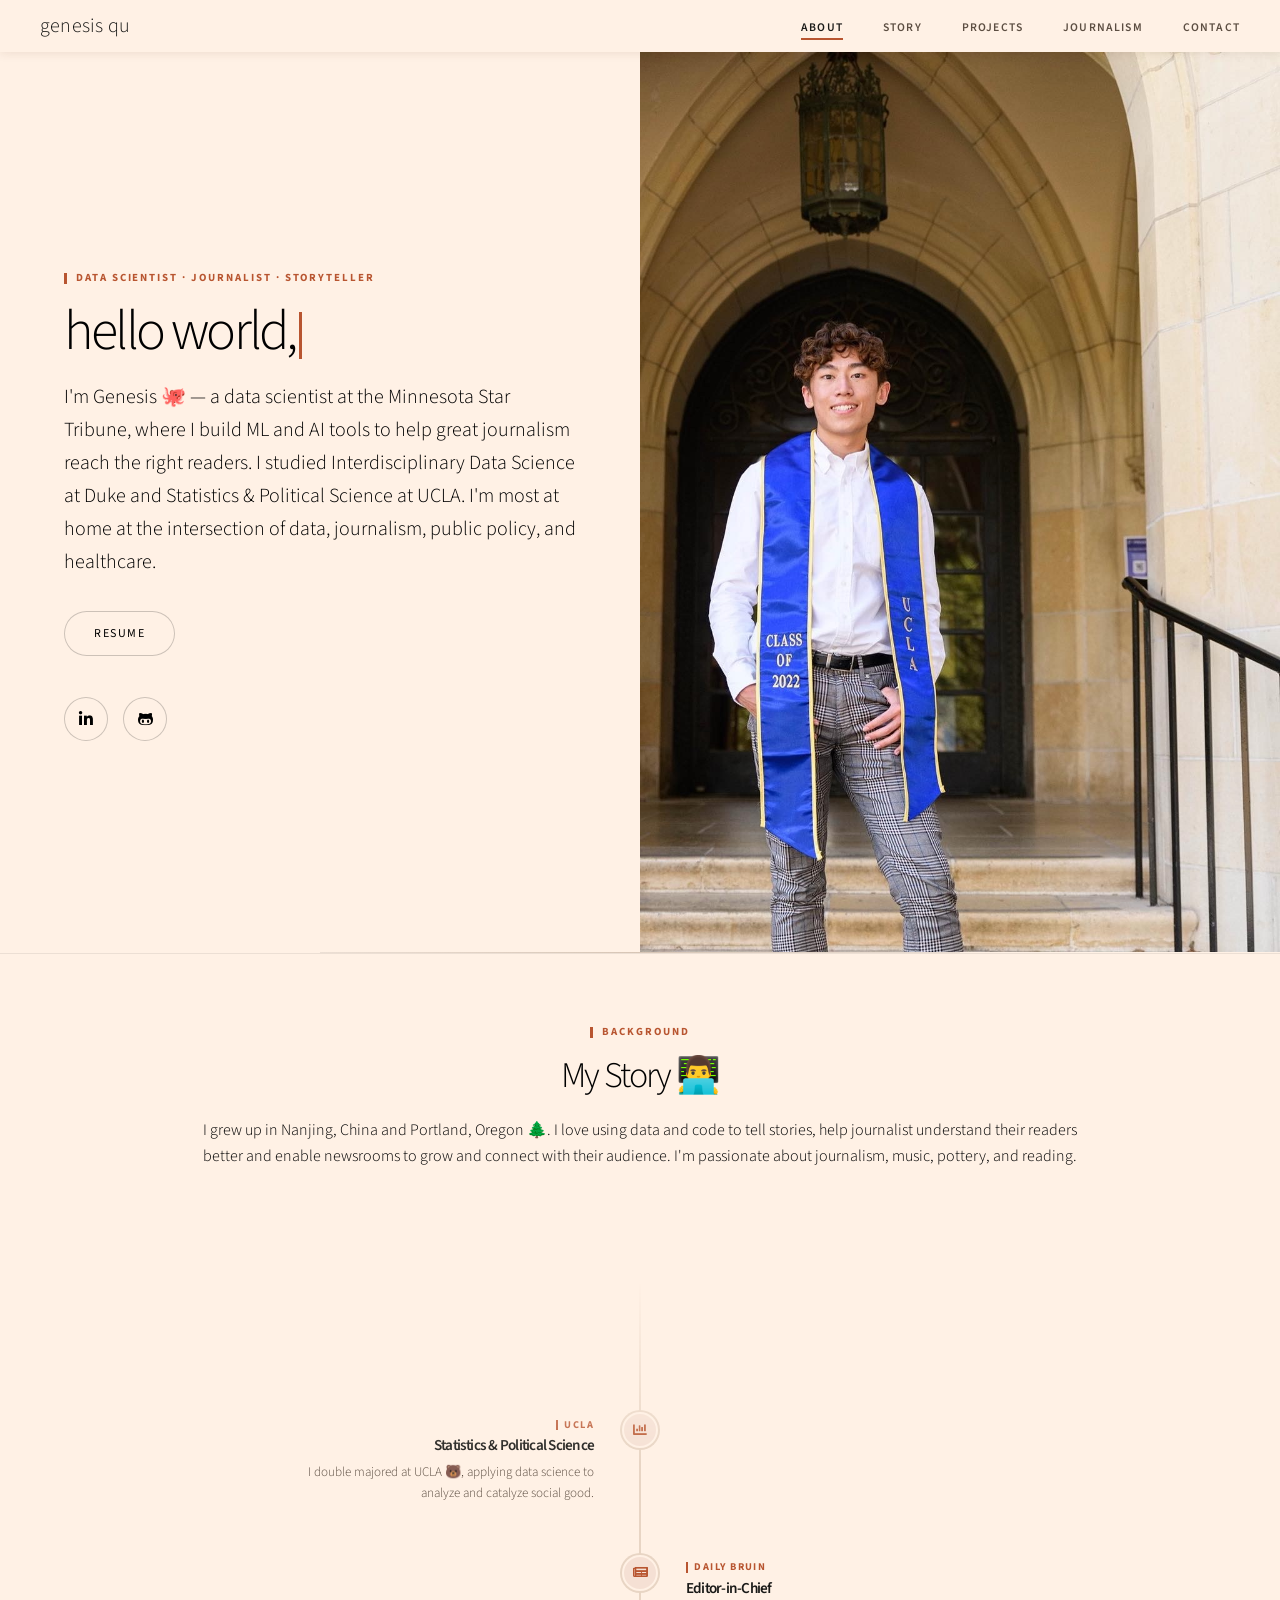
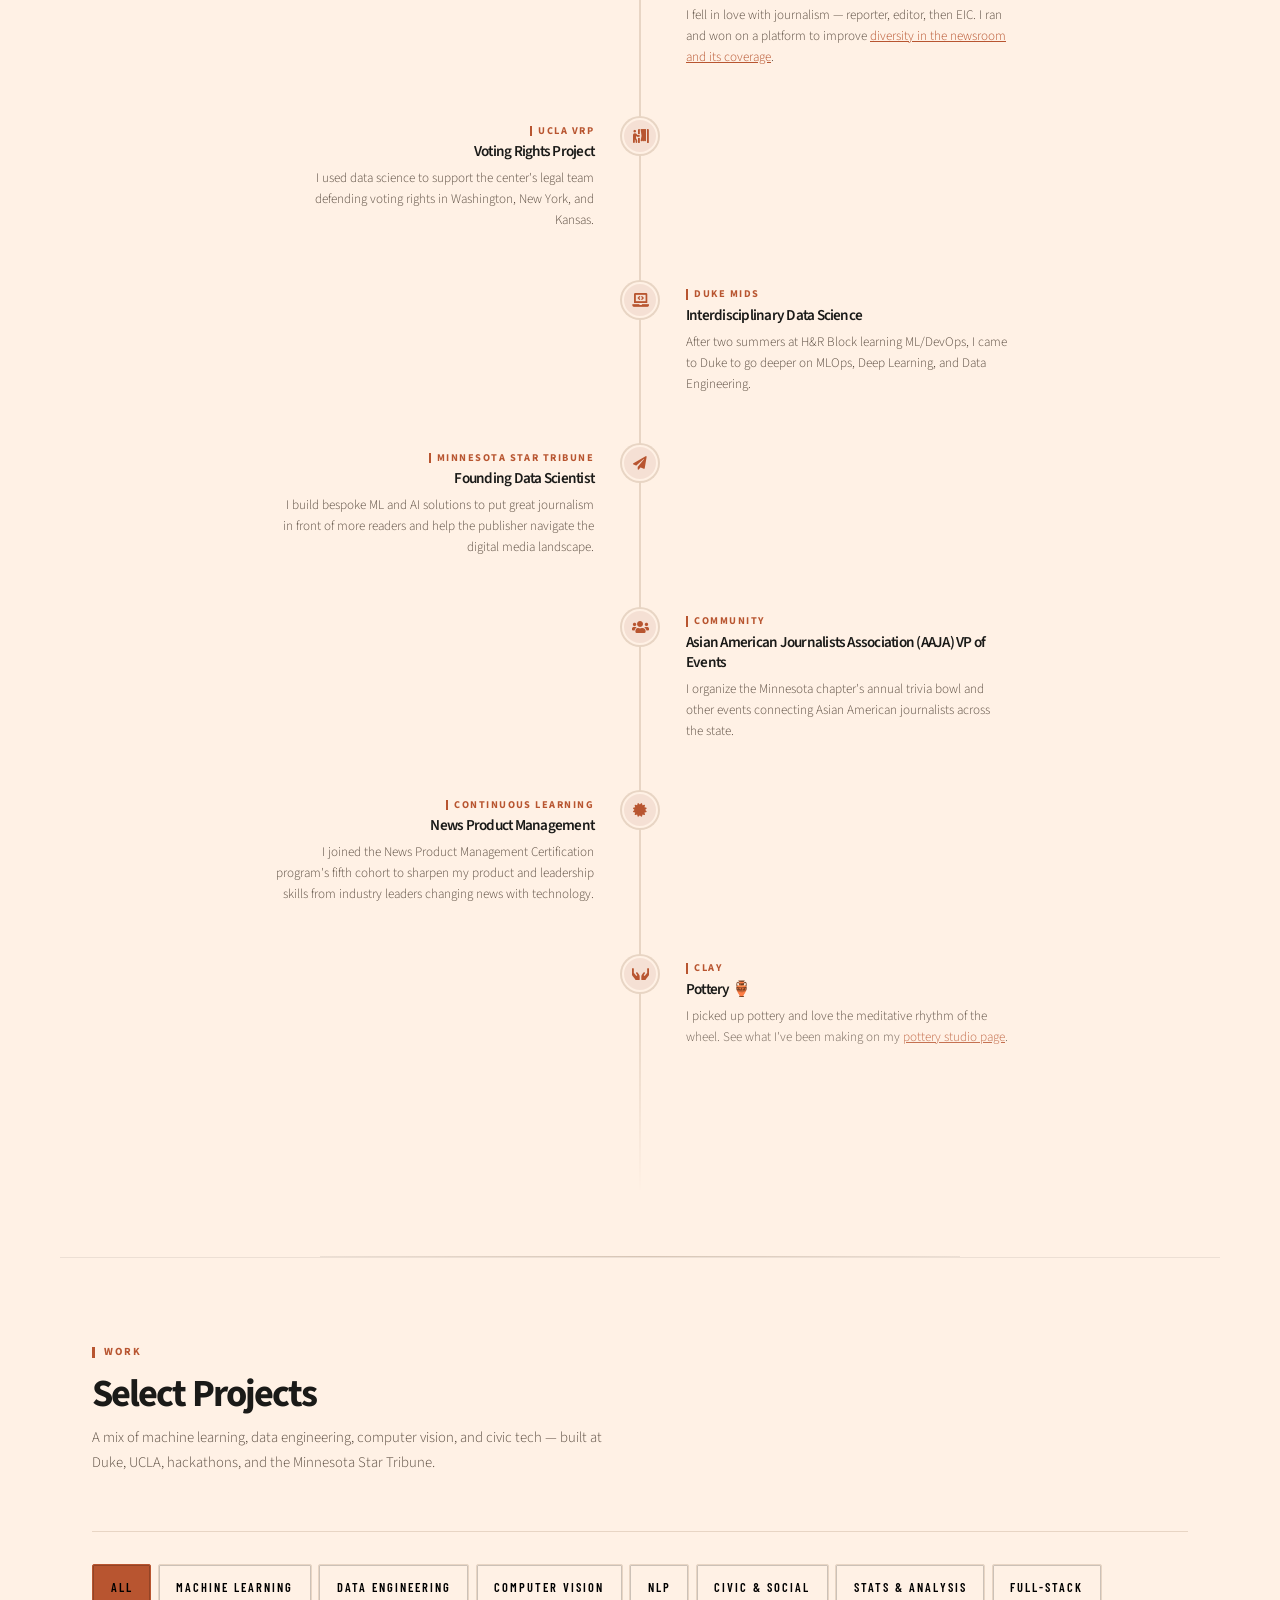
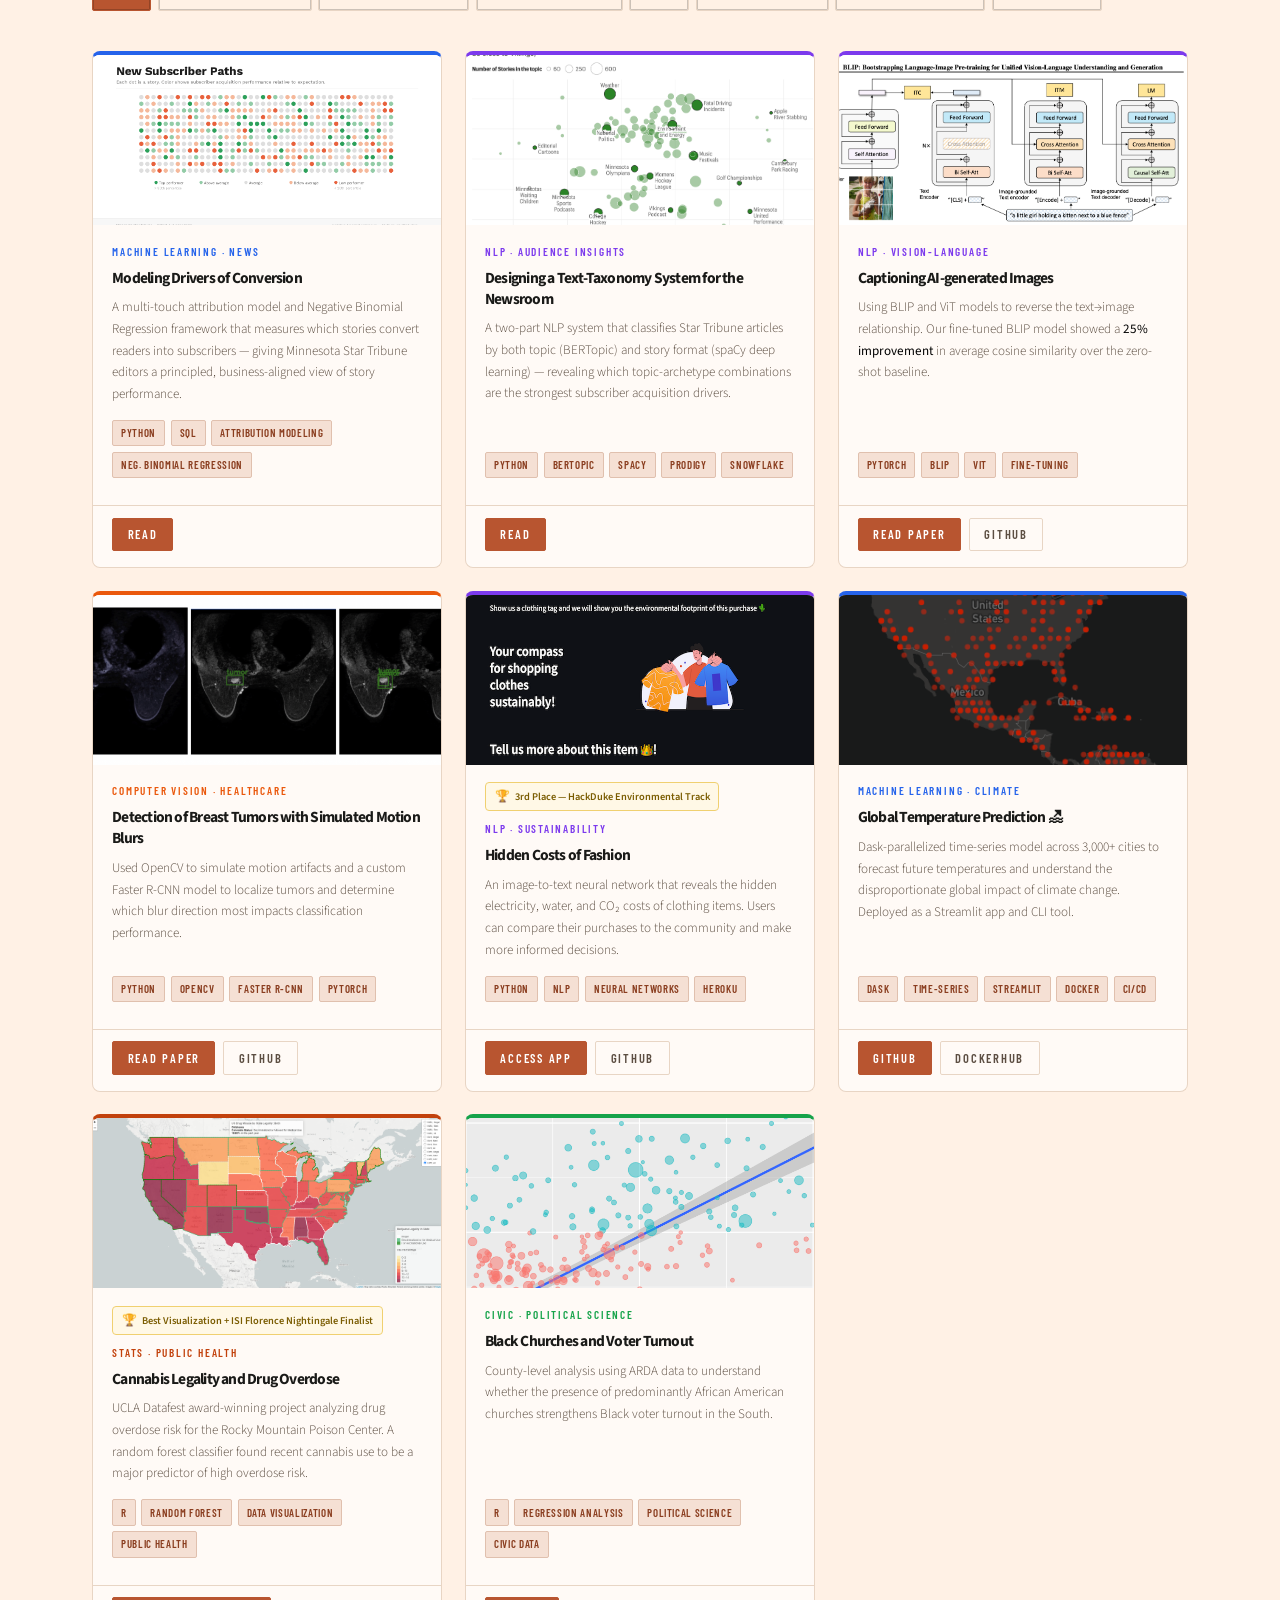
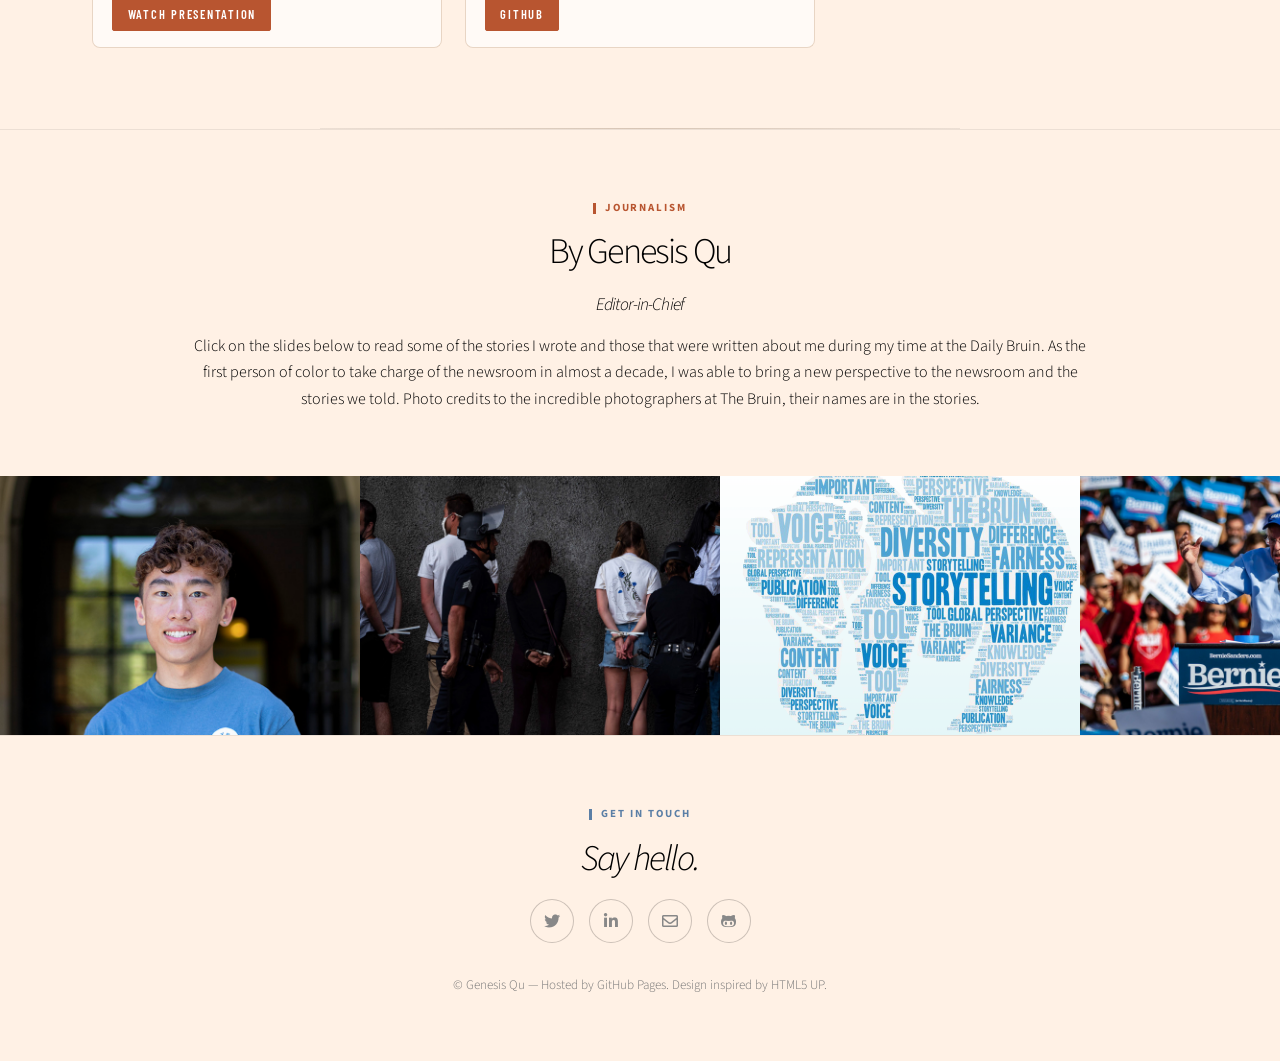
==== commit 92b01bb7: "Paths and topic projects" ====
--- a/index.html
+++ b/index.html
@@ -175,7 +175,7 @@
         <div id="projects">
             <div class="projects-header">
                 <span class="section-eyebrow">Work</span>
-                <h2>Selected Projects</h2>
+                <h2>Select Projects</h2>
                 <p>A mix of machine learning, data engineering, computer vision, and civic tech — built at Duke,
                     UCLA, hackathons, and the Minnesota Star Tribune.</p>
             </div>
@@ -195,7 +195,52 @@
             <!-- Projects Grid -->
             <div class="projects-grid">
 
-                <!-- Arena Marketplace -->
+                <!-- New Subscriber Paths (Star Tribune) -->
+                <article class="project-card" data-cat="ml" data-tags="ml stats eng">
+                    <img class="project-card__img" src="images/projects/new-subscriber-paths/cover.png"
+                        alt="New Subscriber Paths model" />
+                    <div class="project-card__body">
+                        <p class="project-card__category">Machine Learning · News</p>
+                        <h3 class="project-card__title">Modeling Drivers of Conversion</h3>
+                        <p class="project-card__desc">A multi-touch attribution model and Negative Binomial Regression
+                            framework that measures which stories convert readers into subscribers — giving Minnesota
+                            Star Tribune editors a principled, business-aligned view of story performance.</p>
+                        <div class="tech-tags">
+                            <span class="tech-tag">Python</span>
+                            <span class="tech-tag">SQL</span>
+                            <span class="tech-tag">Attribution Modeling</span>
+                            <span class="tech-tag">Neg. Binomial Regression</span>
+                        </div>
+                    </div>
+                    <div class="project-card__actions">
+                        <a href="projects/paths_model.html" class="card-btn primary">Read</a>
+                    </div>
+                </article>
+
+                <!-- Topic & Archetype Classification -->
+                <article class="project-card" data-cat="nlp" data-tags="nlp ml stats">
+                    <img class="project-card__img" src="images/projects/topic-archetypes/topics.png"
+                        alt="Topic classification system" />
+                    <div class="project-card__body">
+                        <p class="project-card__category">NLP · Audience Insights</p>
+                        <h3 class="project-card__title">Designing a Text-Taxonomy System for the Newsroom</h3>
+                        <p class="project-card__desc">A two-part NLP system that classifies Star Tribune articles by
+                            both topic (BERTopic) and story format (spaCy deep learning) — revealing which
+                            topic-archetype combinations are the strongest subscriber acquisition drivers.</p>
+                        <div class="tech-tags">
+                            <span class="tech-tag">Python</span>
+                            <span class="tech-tag">BERTopic</span>
+                            <span class="tech-tag">spaCy</span>
+                            <span class="tech-tag">Prodigy</span>
+                            <span class="tech-tag">Snowflake</span>
+                        </div>
+                    </div>
+                    <div class="project-card__actions">
+                        <a href="projects/topic_archetypes.html" class="card-btn primary">Read</a>
+                    </div>
+                </article>
+
+                <!-- Arena Marketplace
                 <article class="project-card" data-cat="fullstack" data-tags="fullstack">
                     <img class="project-card__img" src="images/database-project.png"
                         alt="Arena Marketplace database project" />
@@ -214,14 +259,14 @@
                         </div>
                     </div>
                     <div class="project-card__actions">
-                        <a href="https://github.com/qu-genesis/image-to-prompt-project" class="card-btn primary"
+                        <a href="https://gitlab.oit.duke.edu/sss82/rainforest" class="card-btn primary"
                             target="_blank" rel="noopener">GitLab</a>
                     </div>
-                </article>
+                </article> -->
 
                 <!-- Captioning AI Images -->
                 <article class="project-card" data-cat="nlp" data-tags="nlp ml">
-                    <img class="project-card__img" src="images/ai-image.png" alt="AI Image Captioning project" />
+                    <img class="project-card__img" src="images/blip.png" alt="AI Image Captioning project" />
                     <div class="project-card__body">
                         <p class="project-card__category">NLP · Vision-Language</p>
                         <h3 class="project-card__title">Captioning AI-generated Images</h3>
@@ -238,8 +283,8 @@
                     <div class="project-card__actions">
                         <a href="https://www.dropbox.com/s/4t815frkls676i5/AI-Image-Captioning.pdf?dl=0"
                             class="card-btn primary" target="_blank" rel="noopener">Read Paper</a>
-                        <a href="https://gitlab.oit.duke.edu/sss82/rainforest" class="card-btn" target="_blank"
-                            rel="noopener">GitLab</a>
+                        <a href="https://github.com/qu-genesis/image-to-prompt-project/" class="card-btn"
+                            target="_blank" rel="noopener">GitHub</a>
                     </div>
                 </article>
 
@@ -293,7 +338,7 @@
                 </article>
 
                 <!-- FastAPI GoodReads -->
-                <article class="project-card" data-cat="eng" data-tags="eng">
+                <!-- <article class="project-card" data-cat="eng" data-tags="eng">
                     <img class="project-card__img" src="images/books.jpg" alt="FastAPI GoodReads application" />
                     <div class="project-card__body">
                         <p class="project-card__category">Data Engineering · MLOps</p>
@@ -315,10 +360,10 @@
                         <a href="https://hub.docker.com/repository/docker/genesisqu/goodreads_fastapi" class="card-btn"
                             target="_blank" rel="noopener">DockerHub</a>
                     </div>
-                </article>
+                </article> -->
 
                 <!-- SQLite Twitter -->
-                <article class="project-card" data-cat="eng" data-tags="eng stats">
+                <!-- <article class="project-card" data-cat="eng" data-tags="eng stats">
                     <img class="project-card__img" src="images/twitter.jpg" alt="SQLite Twitter Demo" />
                     <div class="project-card__body">
                         <p class="project-card__category">Data Engineering · SQL</p>
@@ -337,7 +382,7 @@
                         <a href="https://github.com/nogibjj/tweet_sql_project" class="card-btn primary" target="_blank"
                             rel="noopener">GitHub</a>
                     </div>
-                </article>
+                </article> -->
 
                 <!-- Global Temperature -->
                 <article class="project-card" data-cat="ml" data-tags="ml eng">
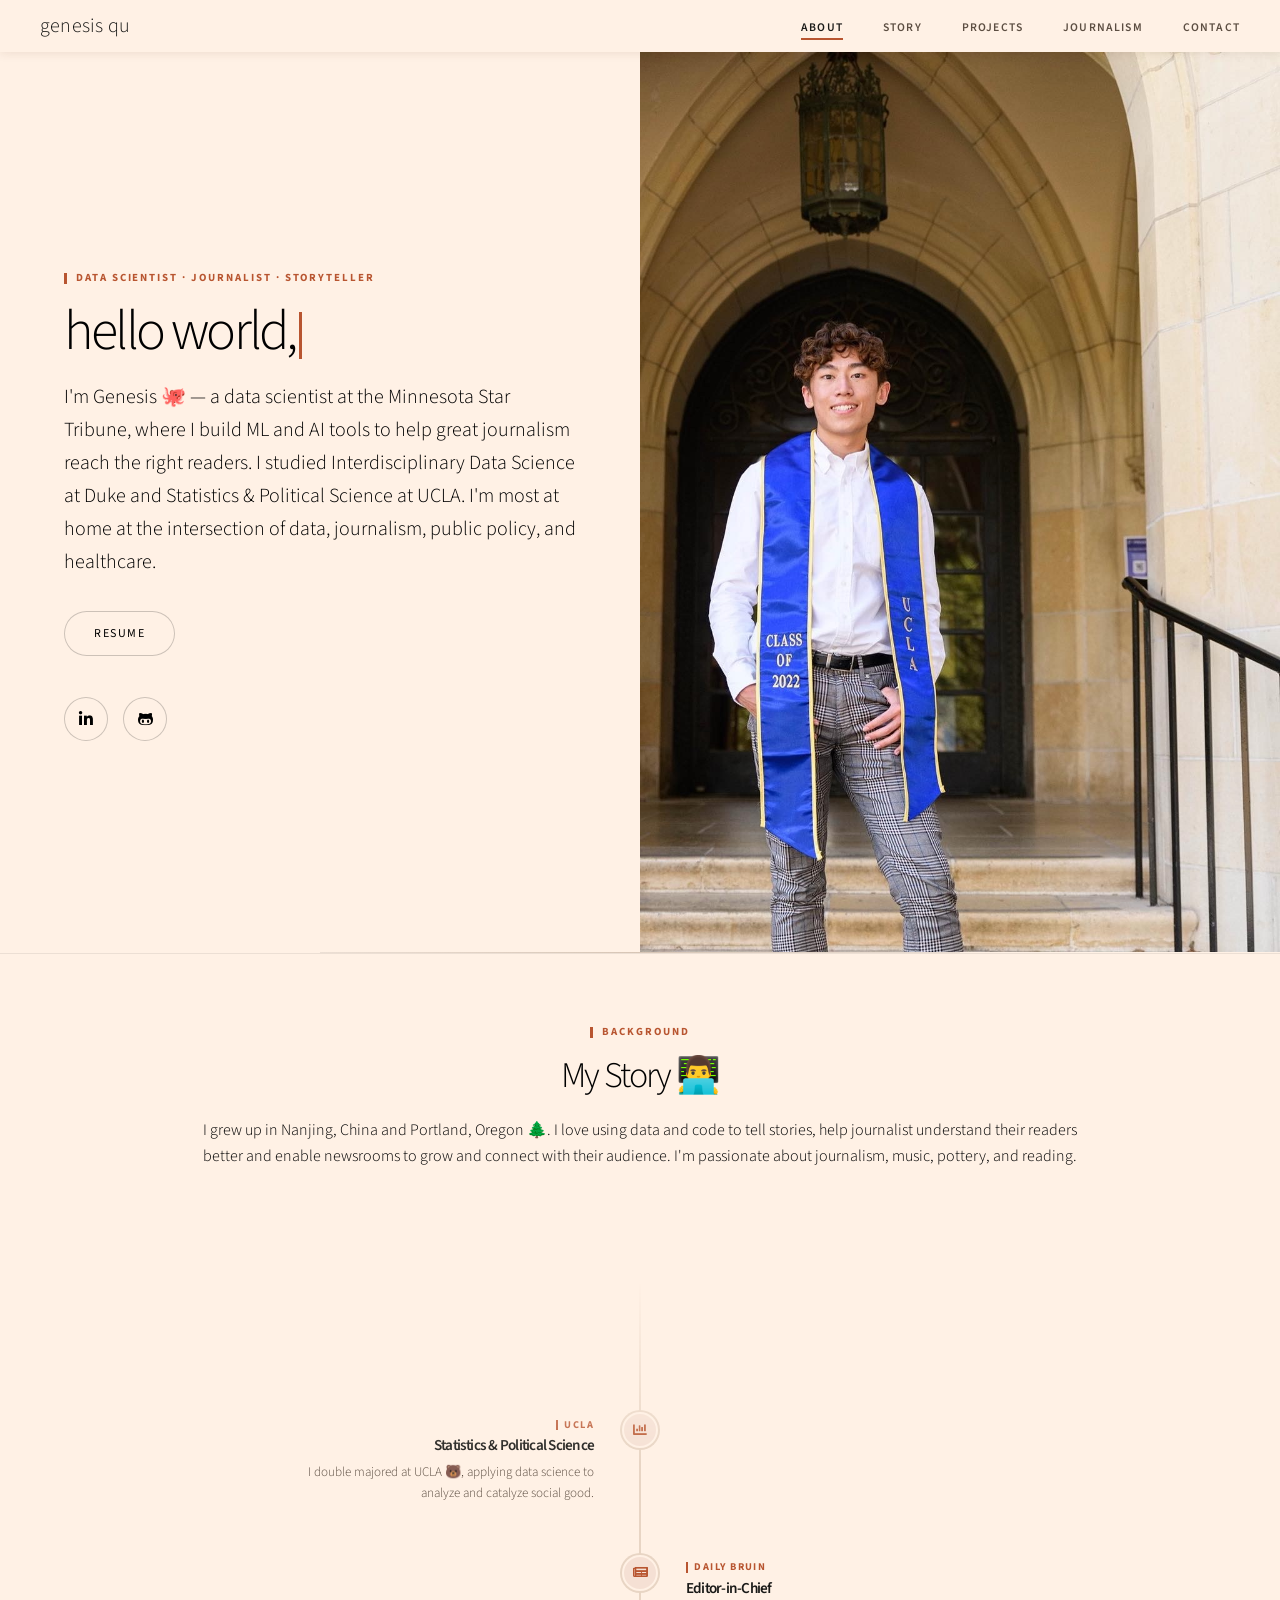
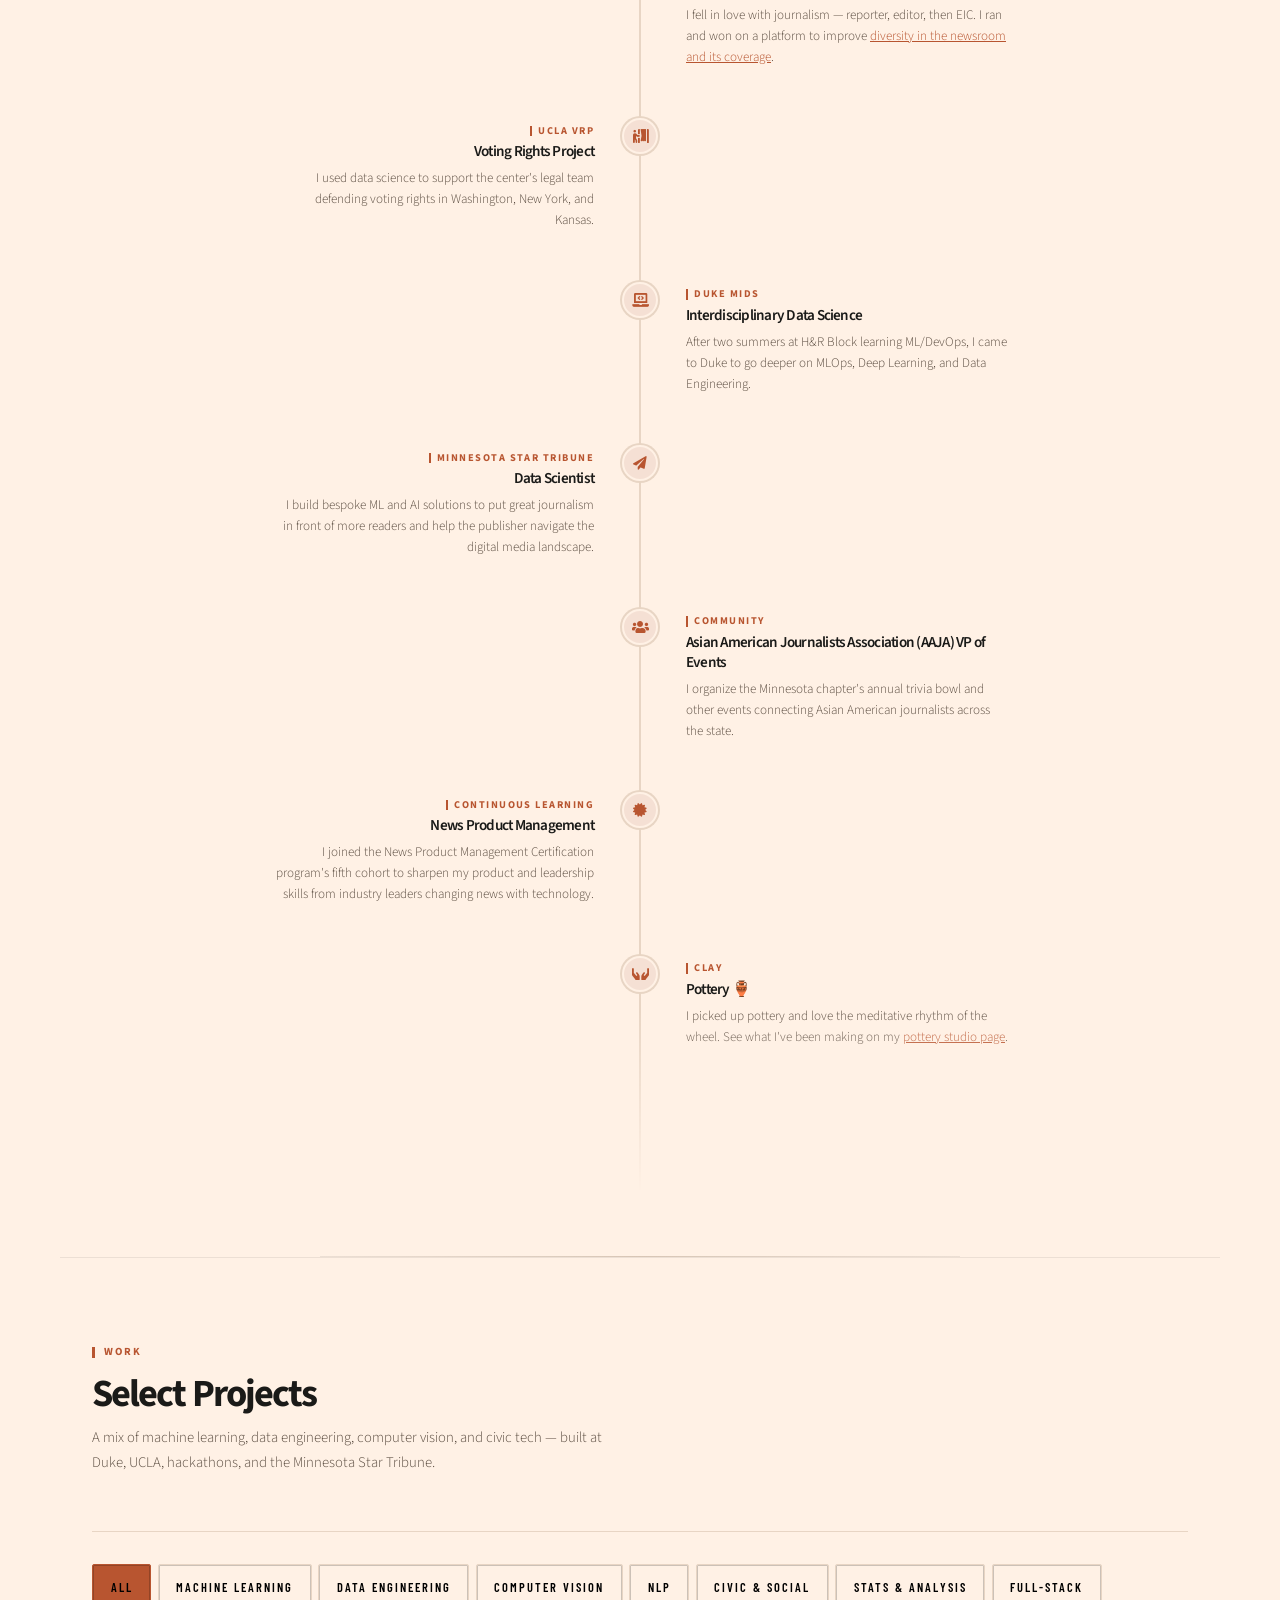
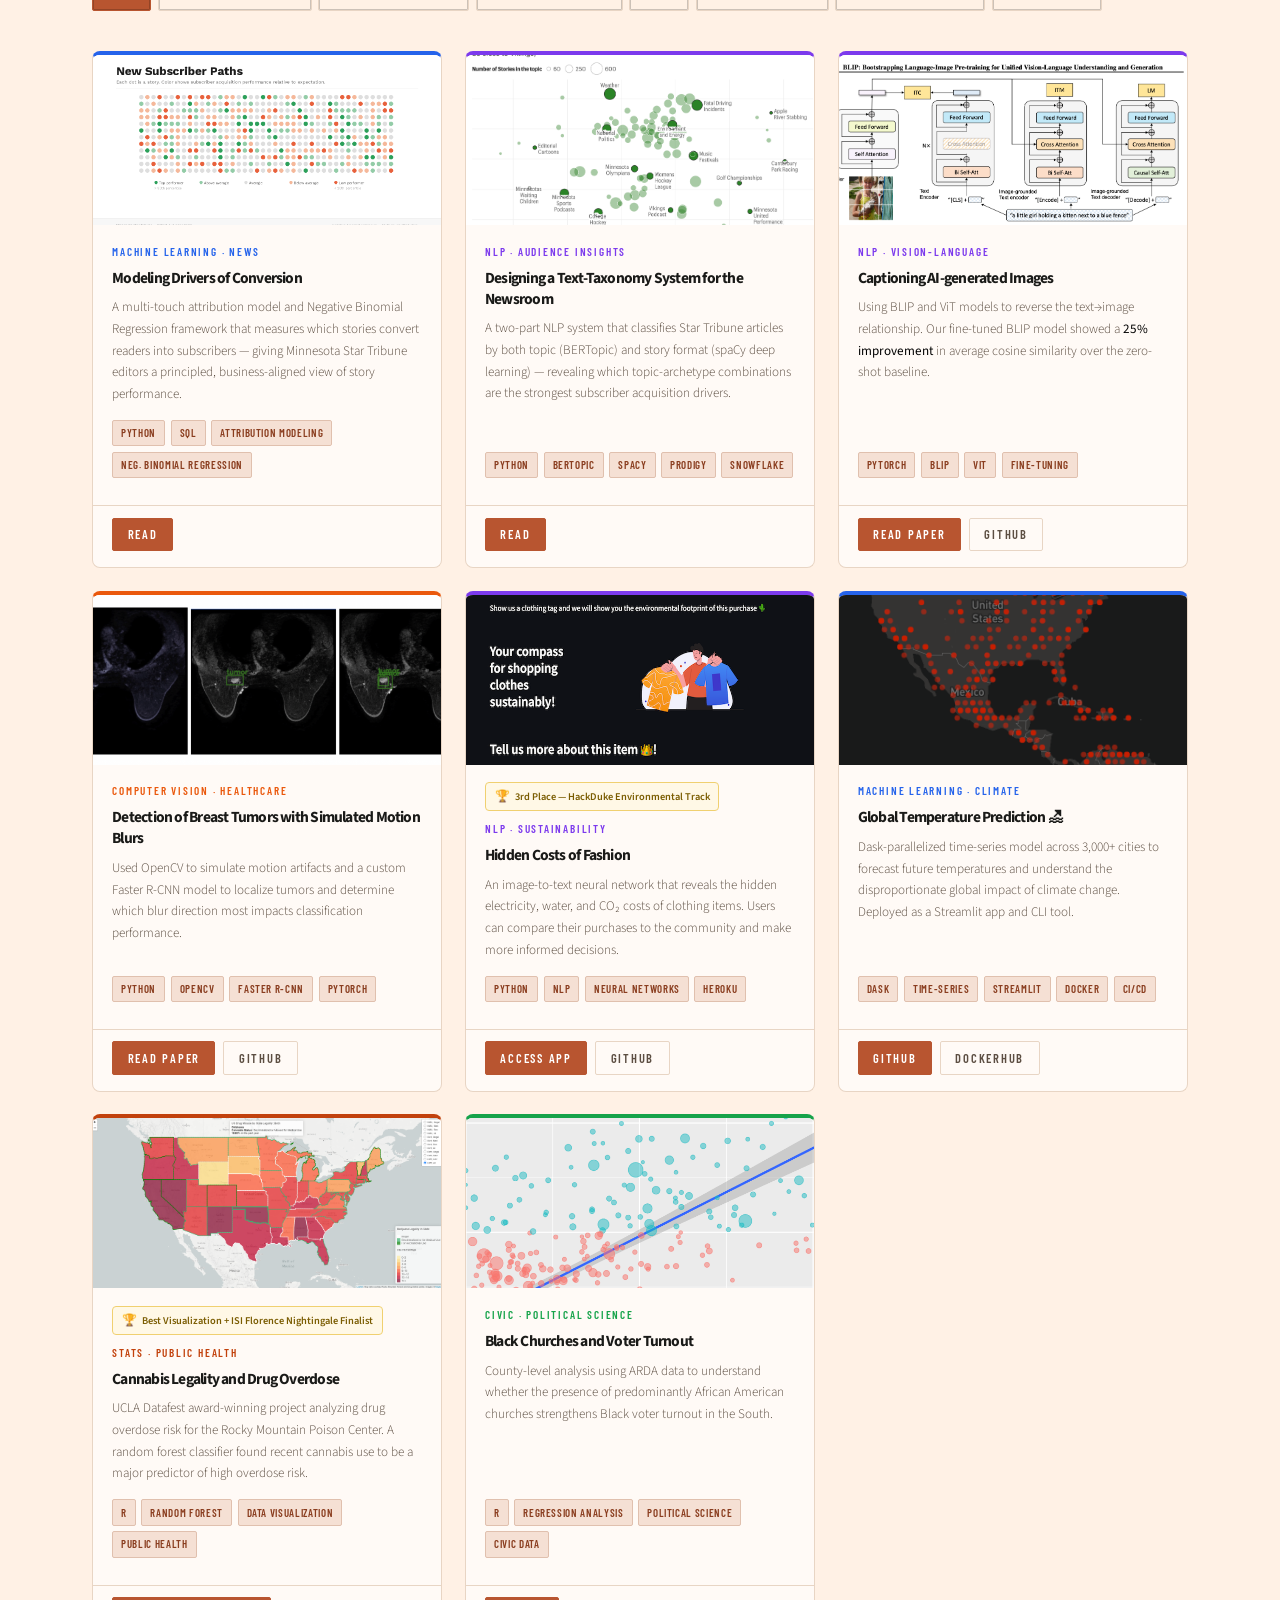
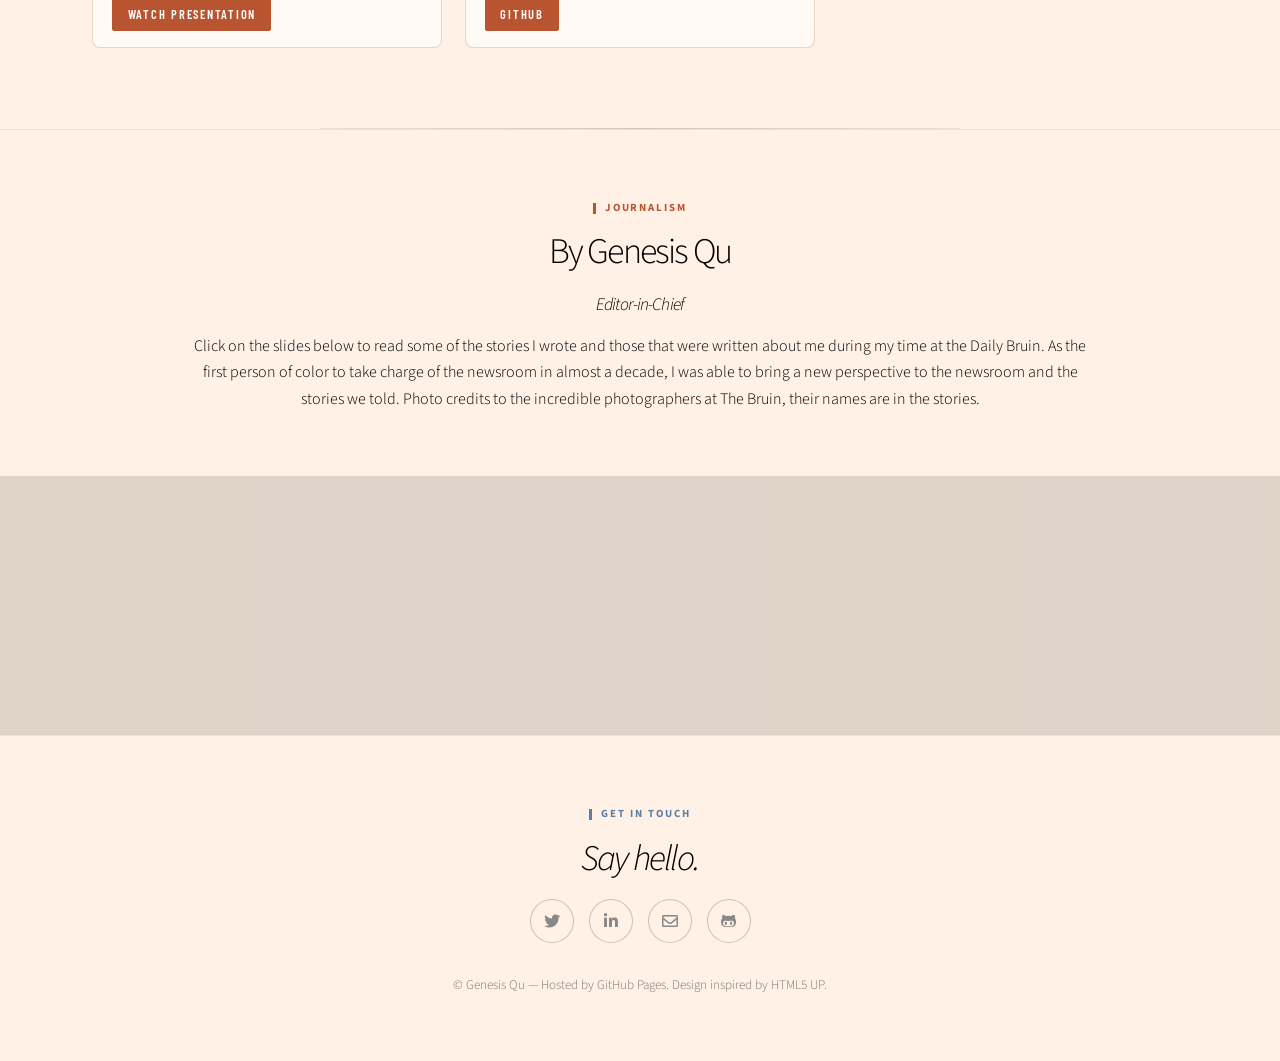
==== commit f6ac86b7: "fix" ====
--- a/index.html
+++ b/index.html
@@ -127,7 +127,7 @@
                     <div class="tl-dot"><span class="icon solid fa-paper-plane"></span></div>
                     <div class="tl-content">
                         <span class="tl-label">Minnesota Star Tribune</span>
-                        <h3>Founding Data Scientist</h3>
+                        <h3>Data Scientist</h3>
                         <p>I build bespoke ML and AI solutions to put great journalism in front of more readers and help
                             the publisher navigate the digital media landscape.</p>
                     </div>
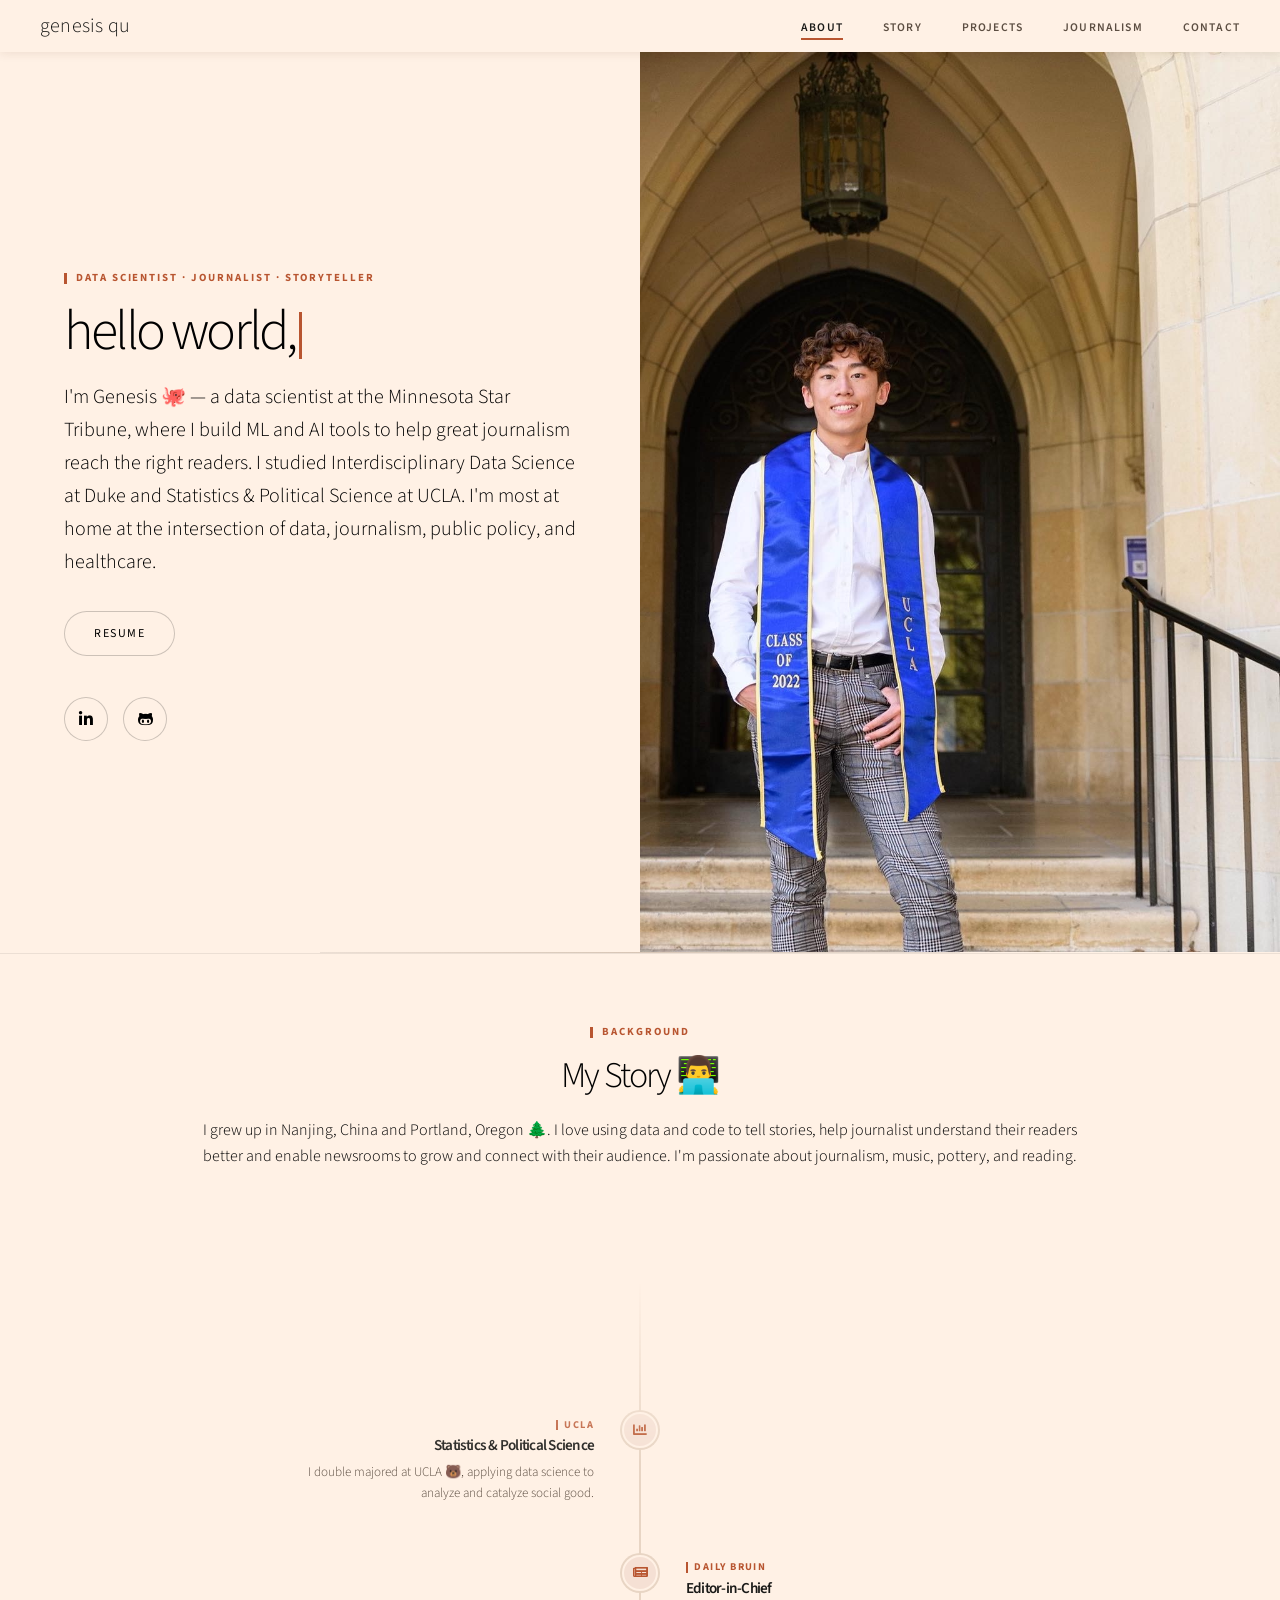
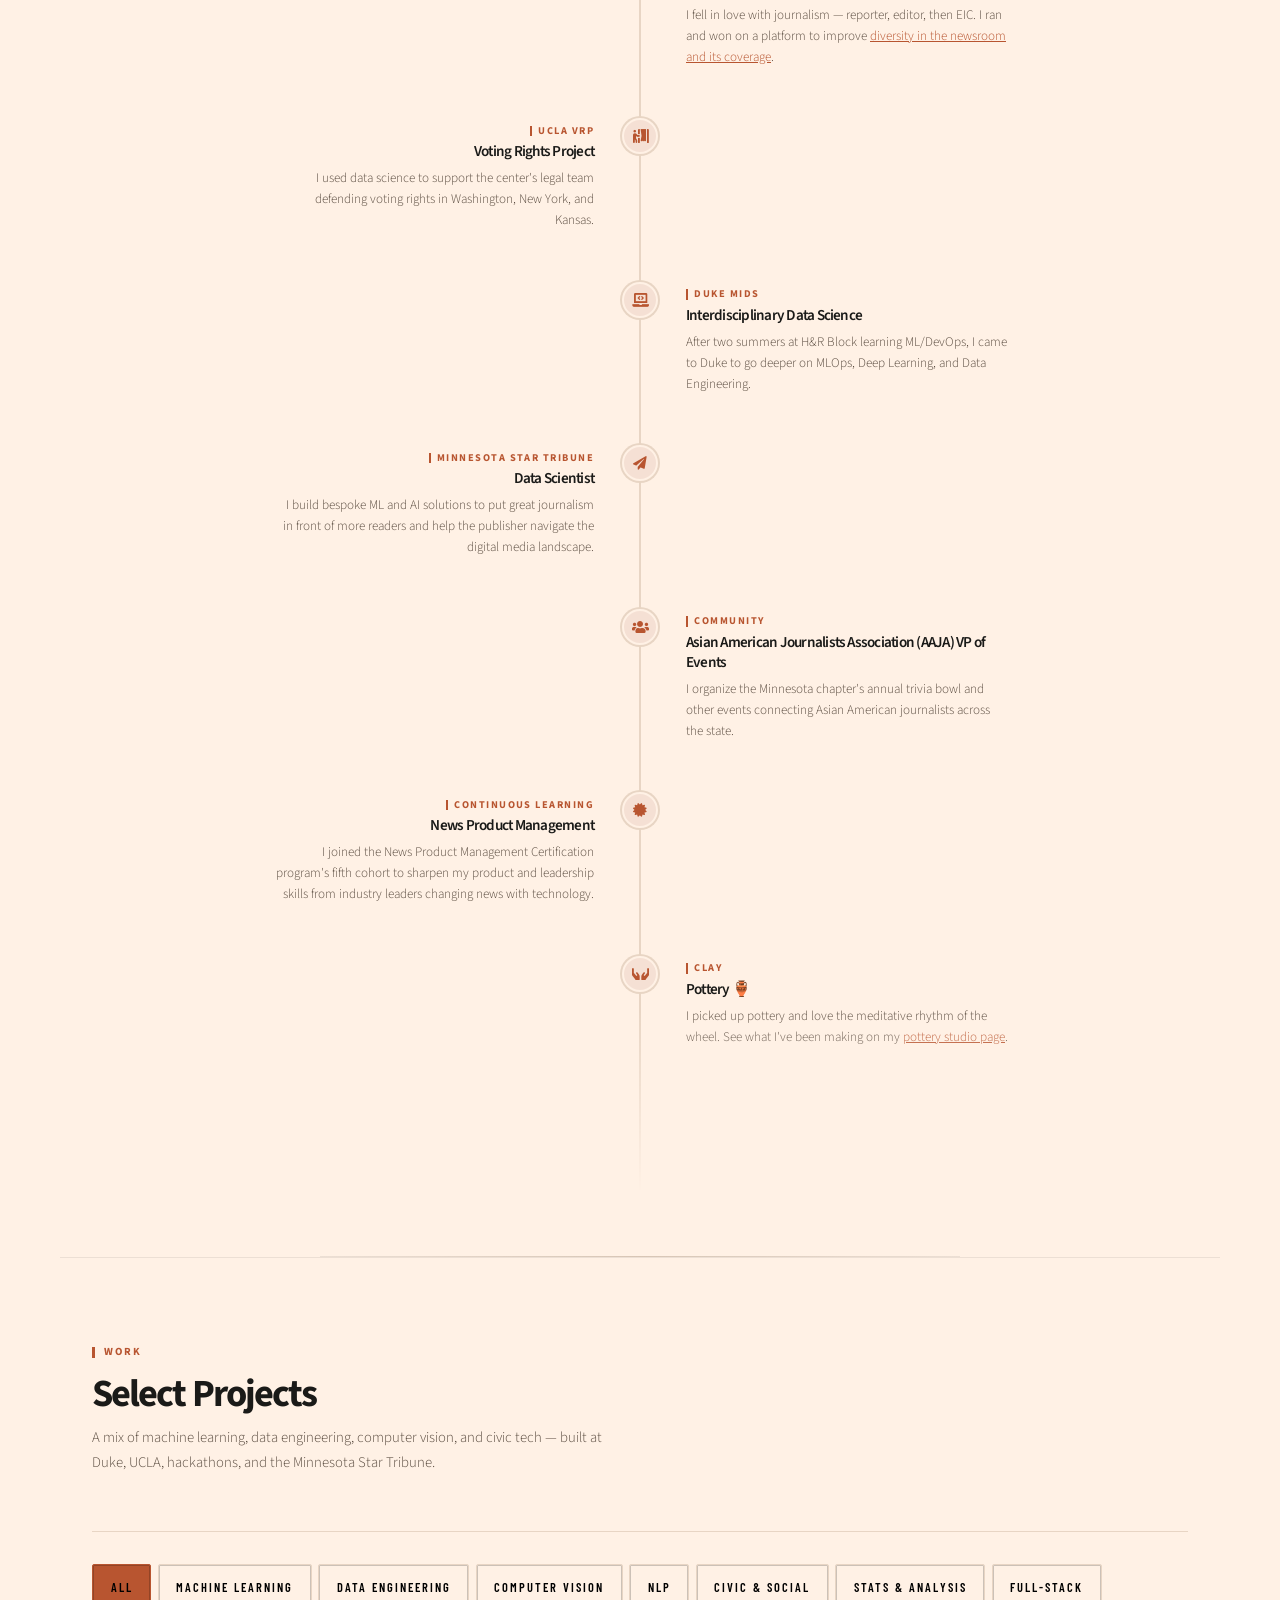
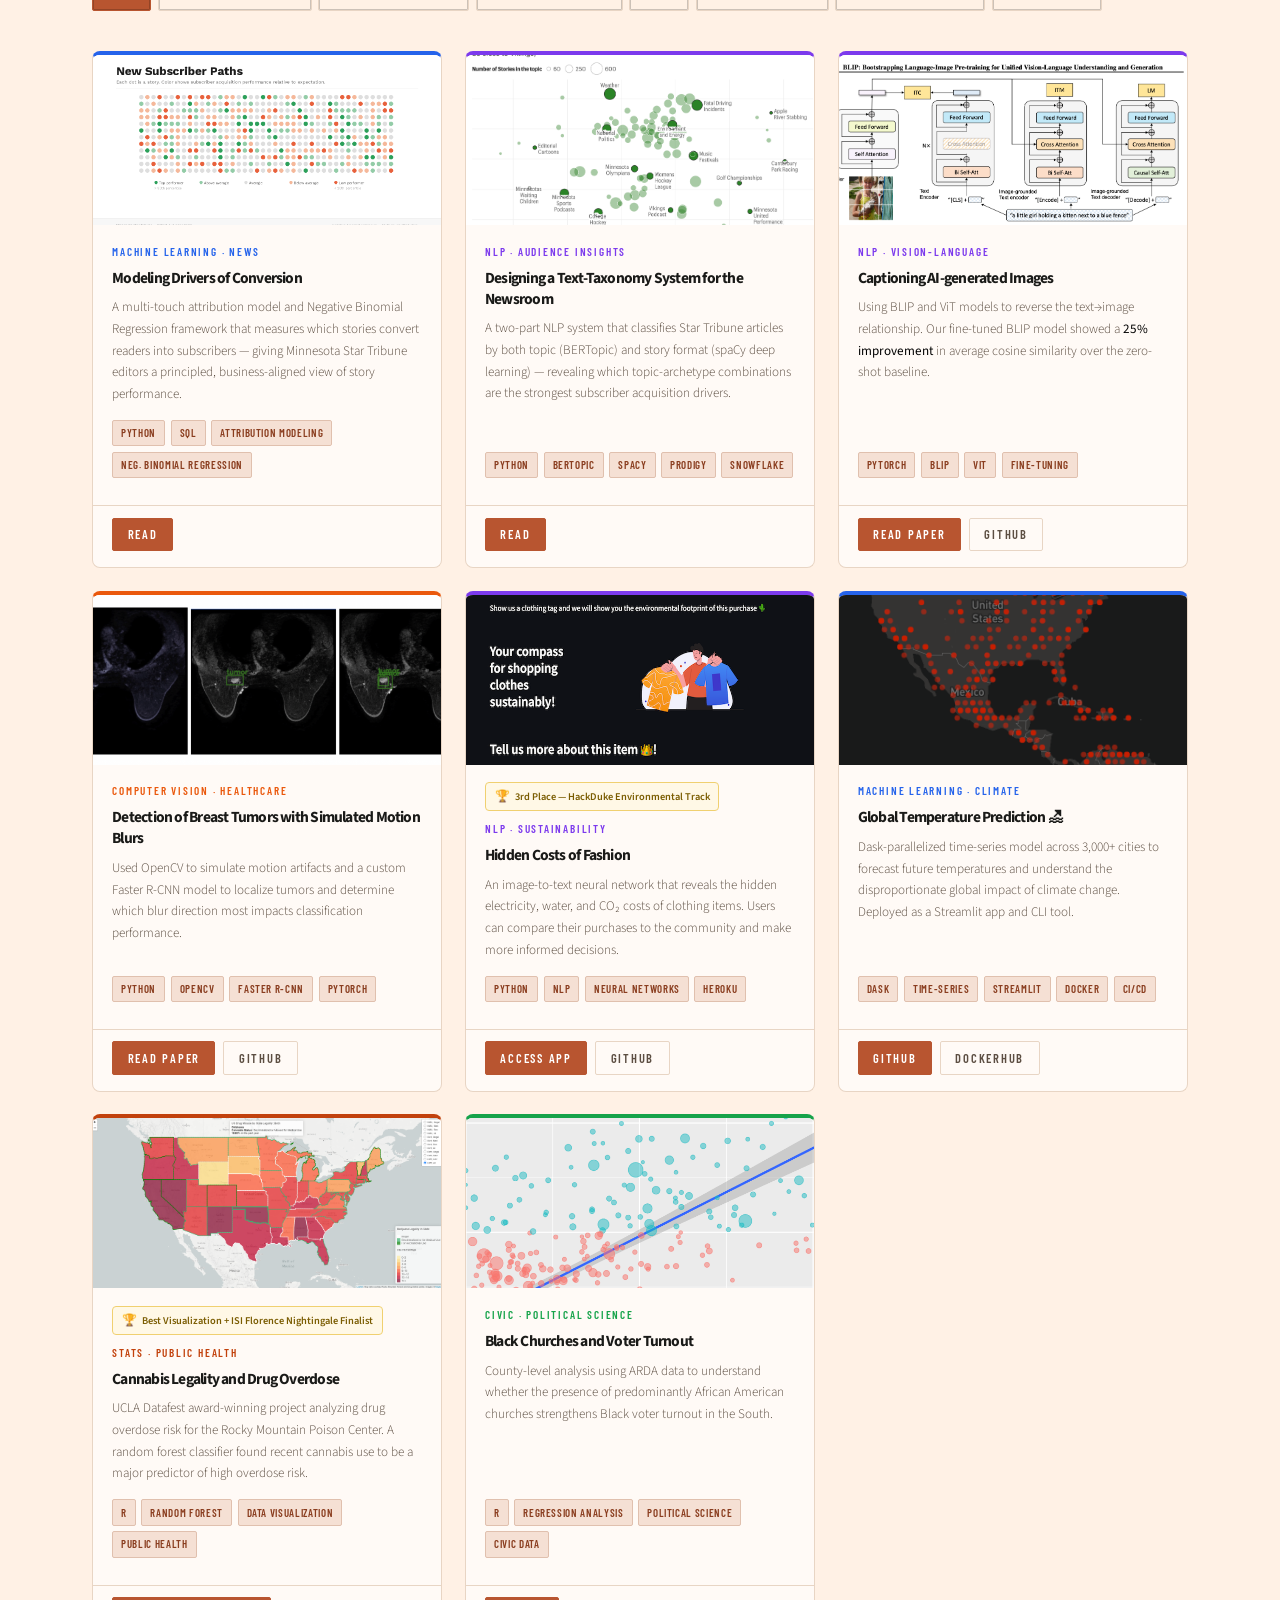
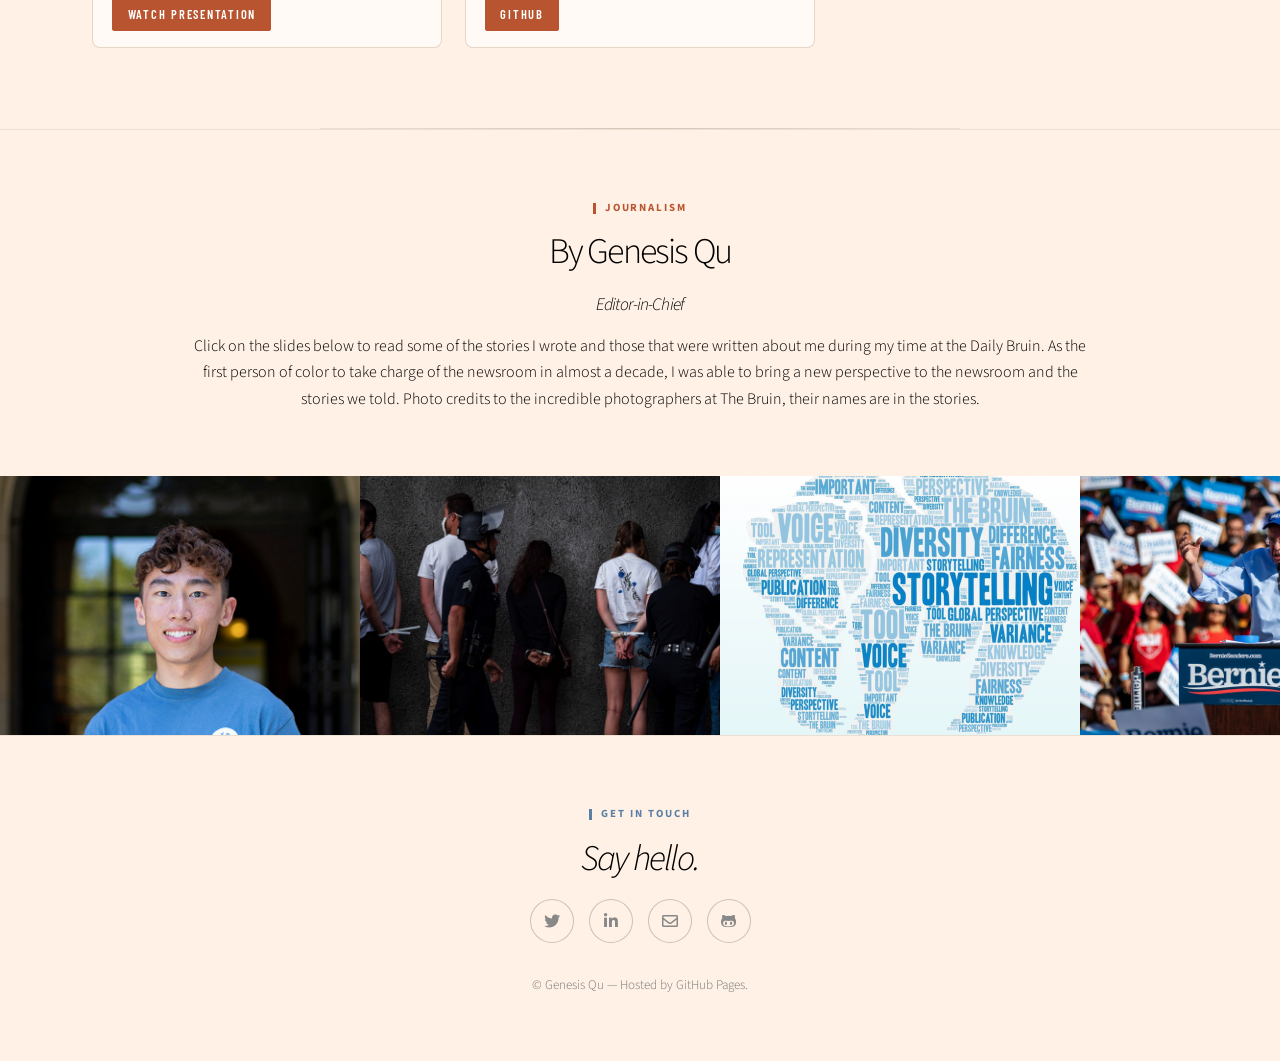
==== commit 9dca7b80: "fix" ====
--- a/index.html
+++ b/index.html
@@ -655,12 +655,12 @@
                     <li><a href="https://www.linkedin.com/in/genesis-qu/" class="icon brands style2 fa-linkedin-in"
                             target="_blank" rel="noopener"><span class="label">LinkedIn</span></a>
                     </li>
-                    <li><a href="mailto:genesis.qu@duke.edu" class="icon style2 fa-envelope"><span
+                    <li><a href="mailto:genesisqu.strib@gmail.com" class="icon style2 fa-envelope"><span
                                 class="label">Email</span></a></li>
                     <li><a href="https://github.com/qu-genesis" class="icon brands style2 fa-github-alt" target="_blank"
                             rel="noopener"><span class="label">GitHub</span></a></li>
                 </ul>
-                <p>&copy; Genesis Qu &mdash; Hosted by GitHub Pages. Design inspired by HTML5 UP.</p>
+                <p>&copy; Genesis Qu &mdash; Hosted by GitHub Pages.</p>
             </div>
         </footer>
 
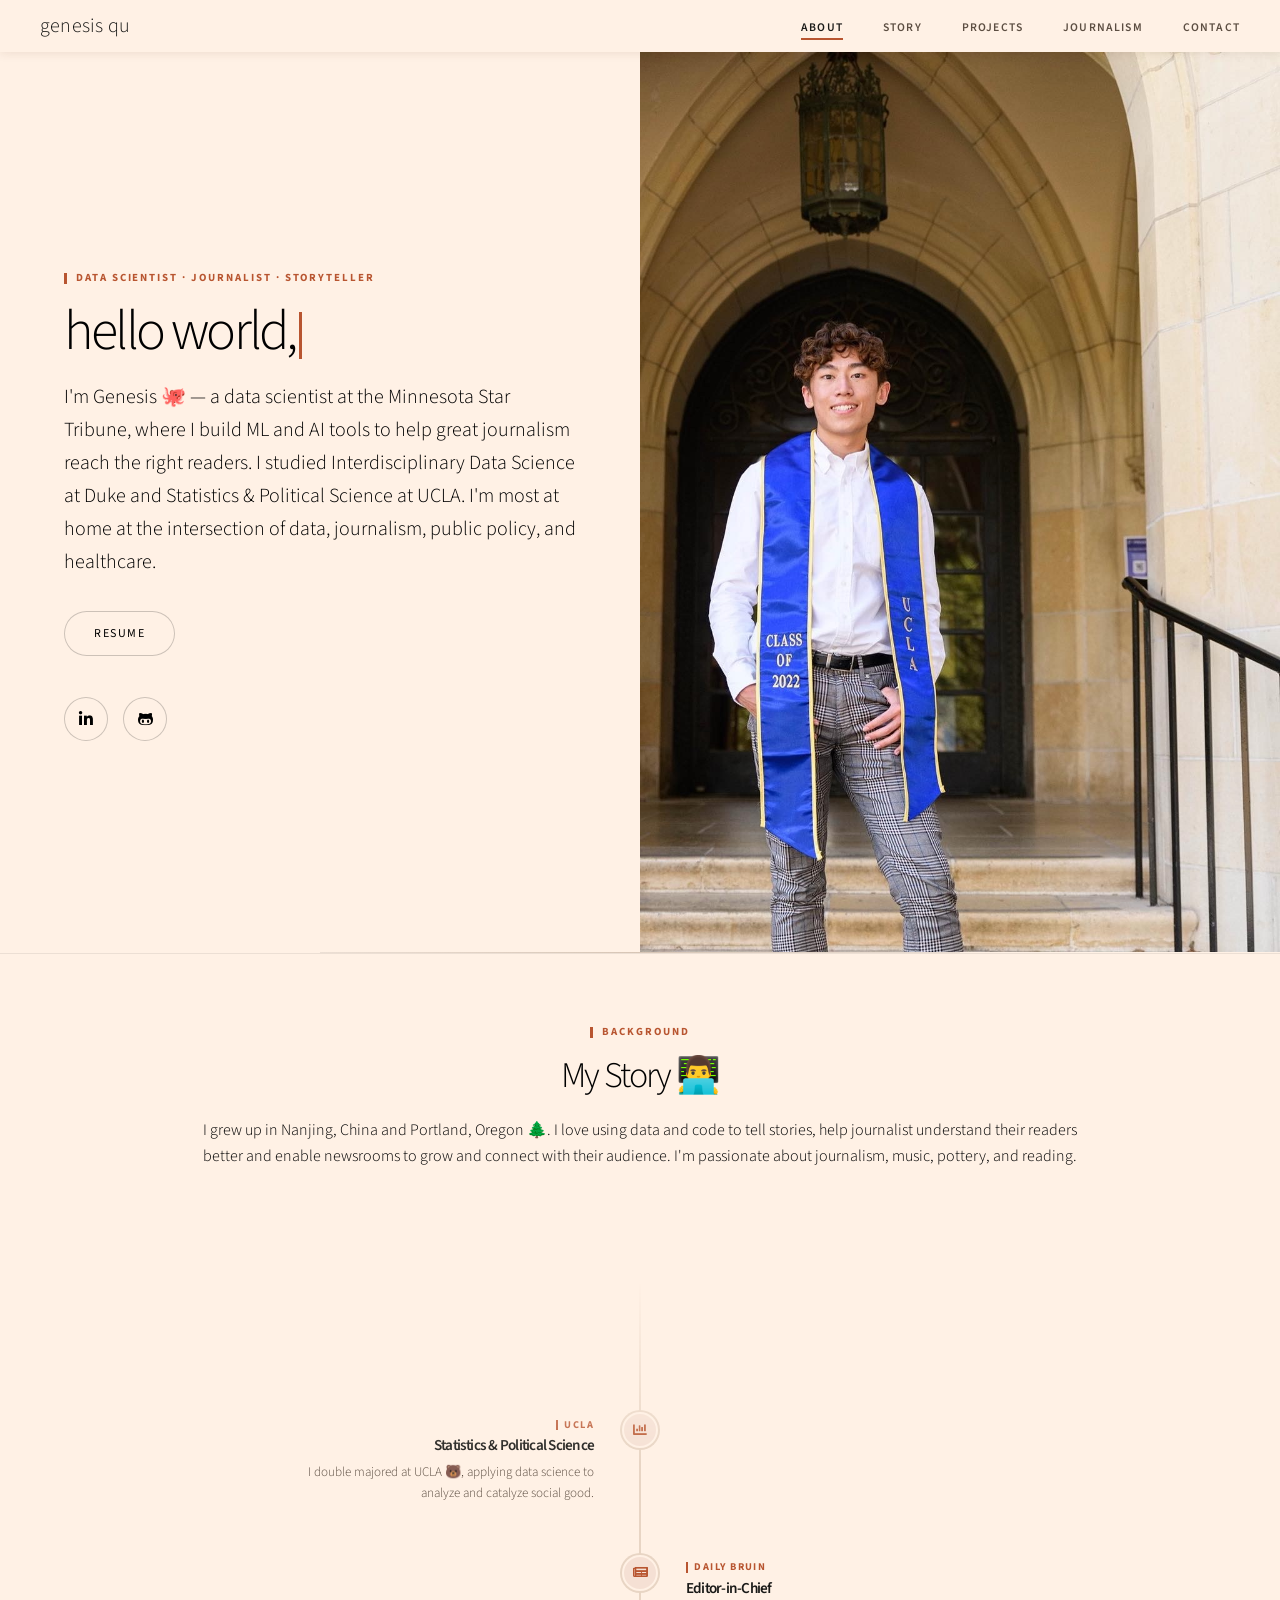
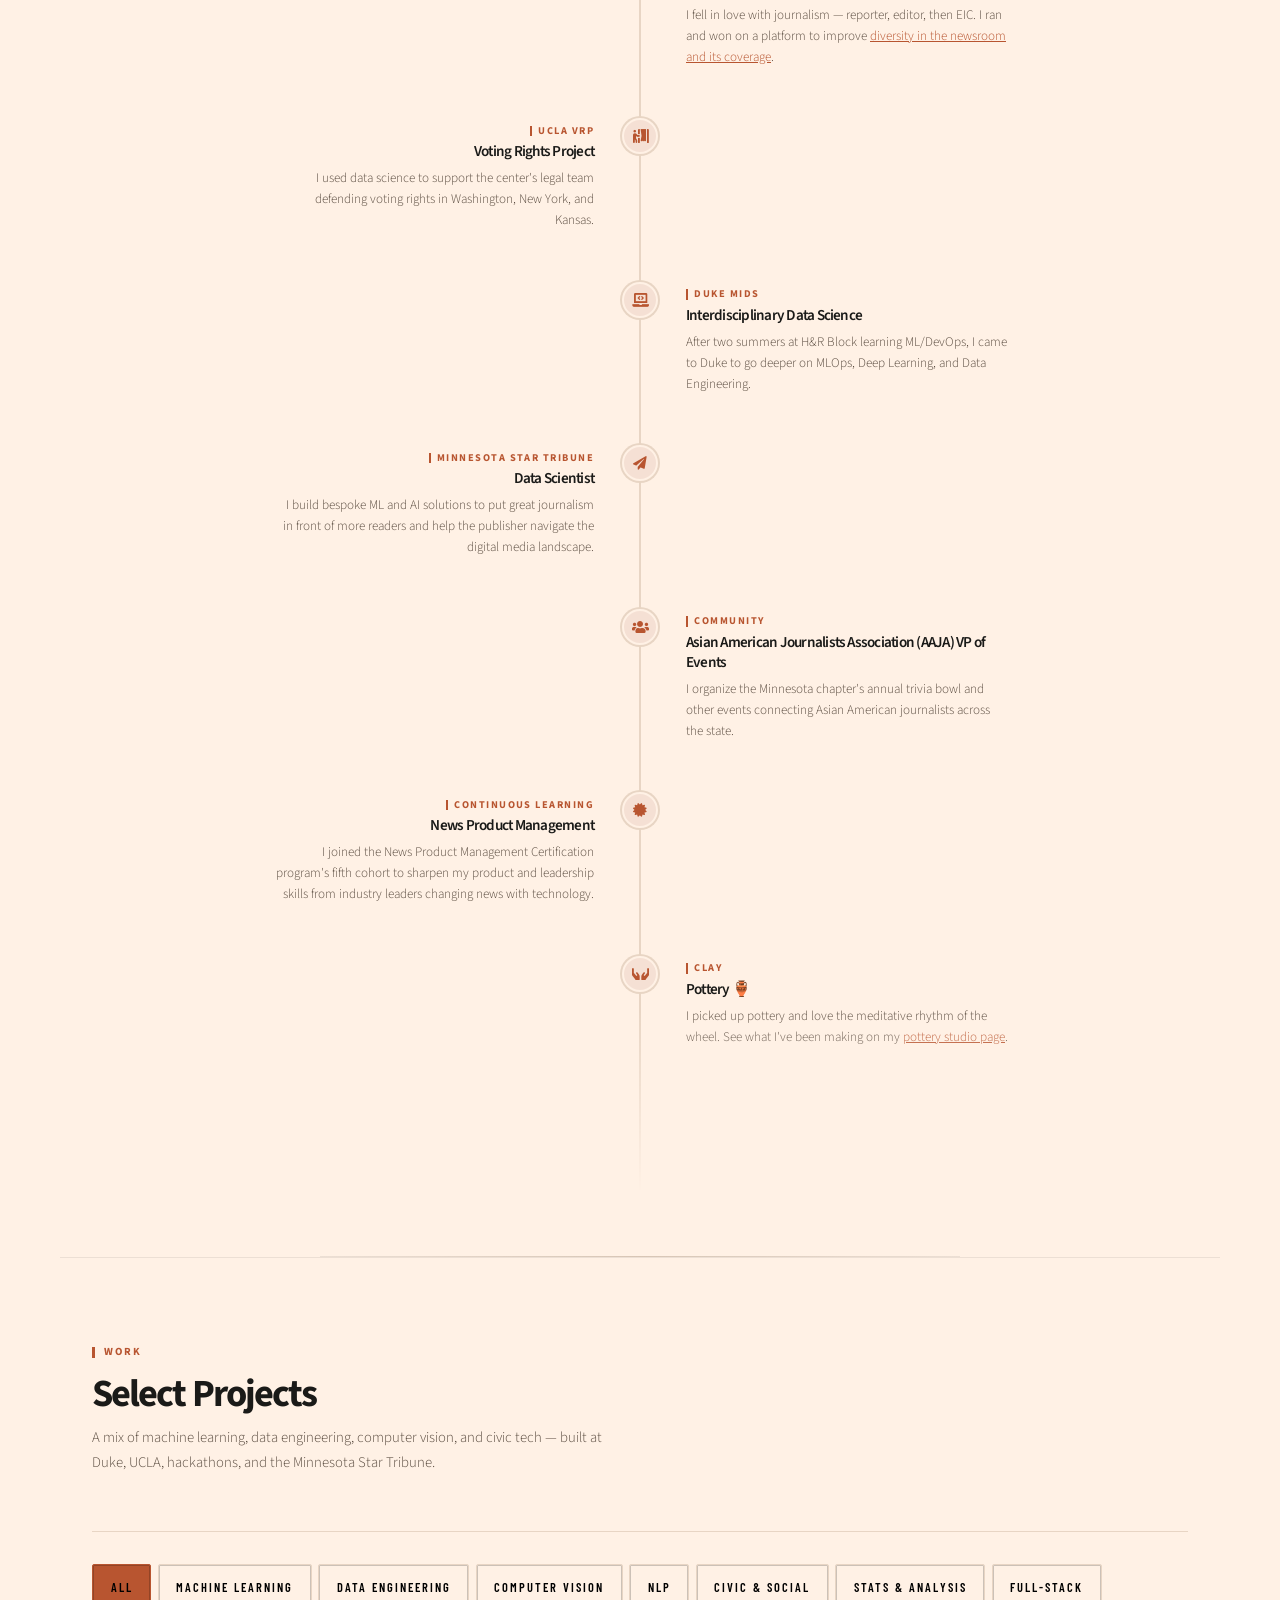
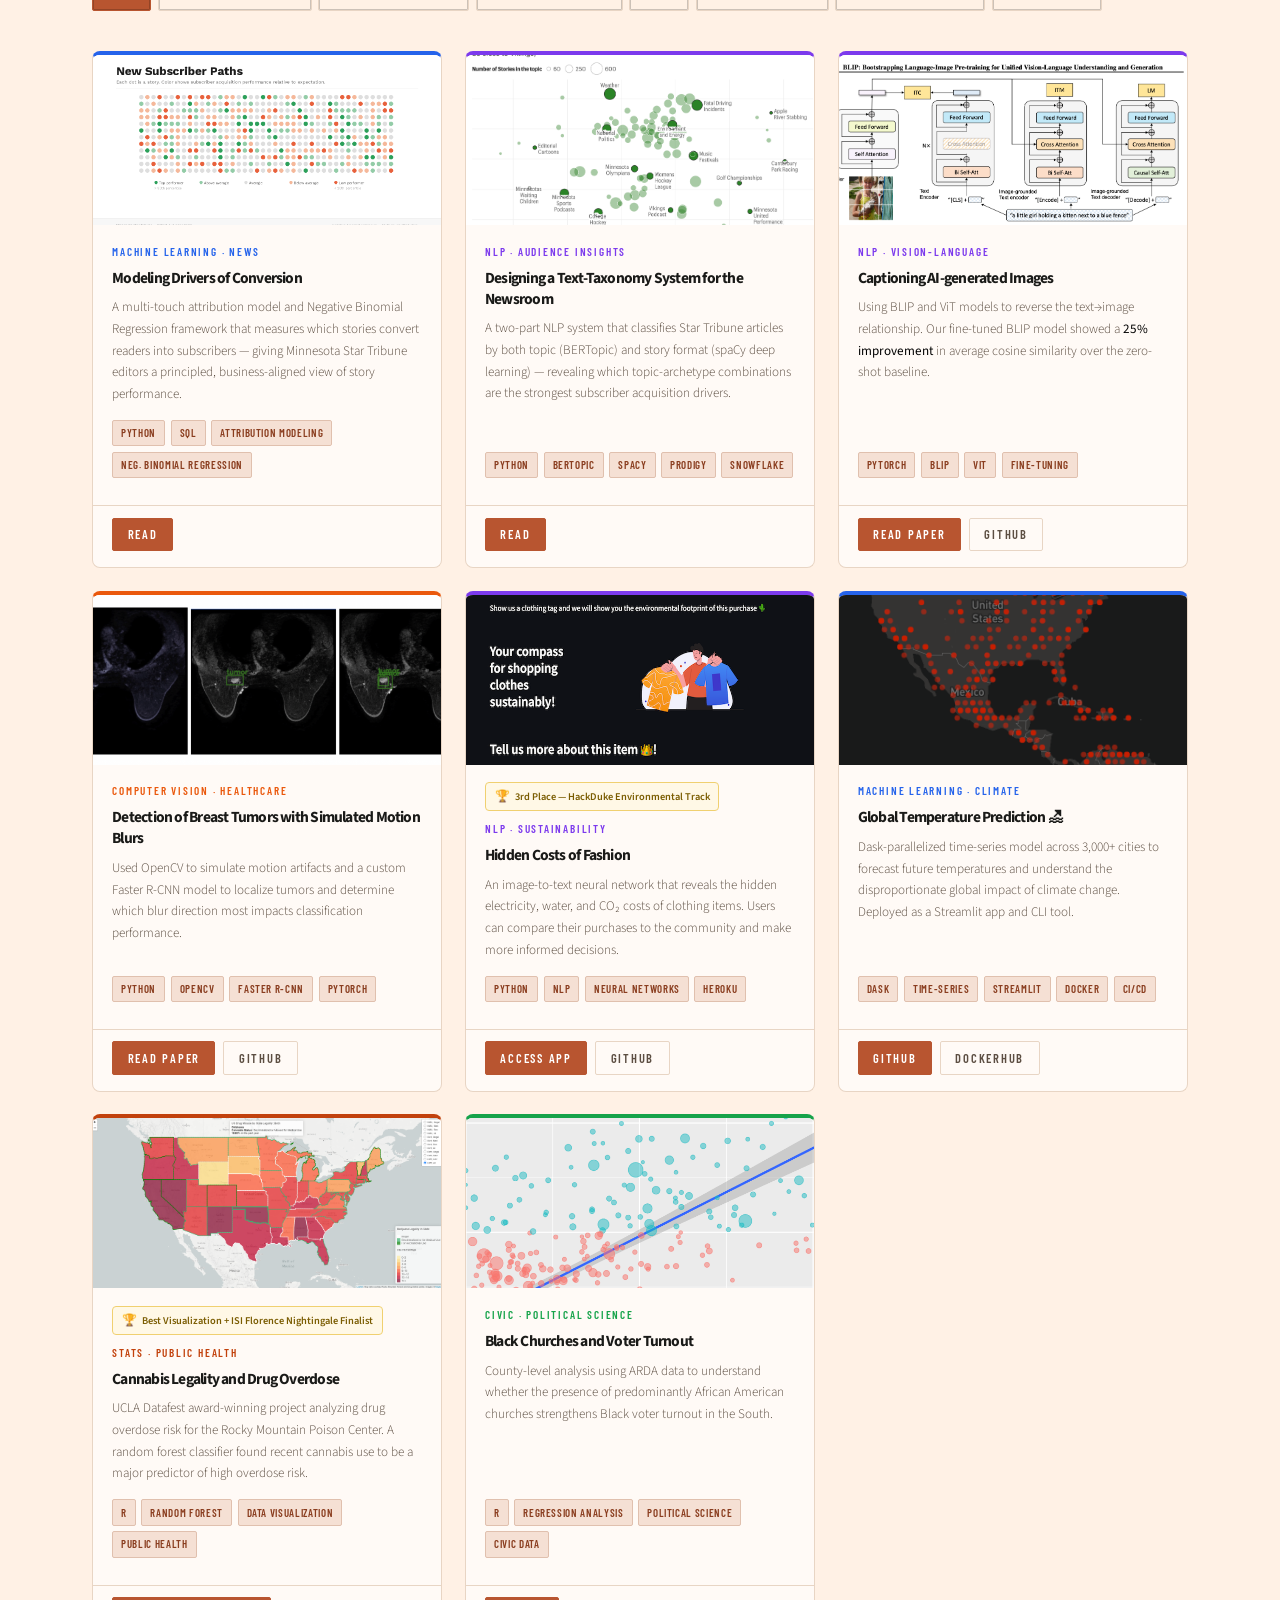
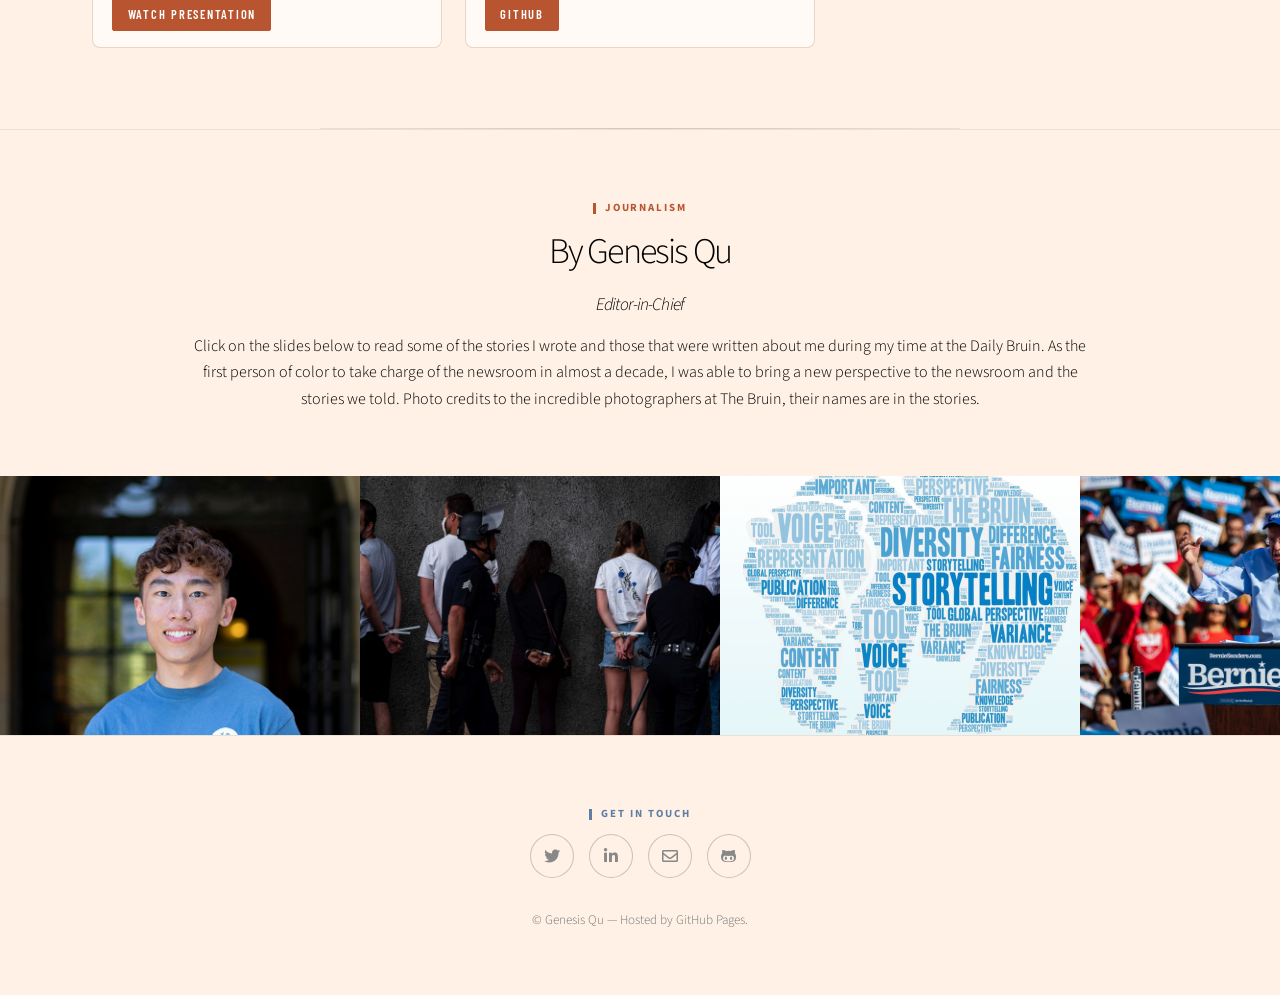
==== commit 3fd7f308: "Remove duplicate" ====
--- a/index.html
+++ b/index.html
@@ -648,7 +648,7 @@
         <footer id="contact" class="wrapper style1 align-center">
             <div class="inner">
                 <span class="section-eyebrow" style="color:#5b7fa6; border-left-color:#5b7fa6">Get in Touch</span>
-                <h2 style="font-style:italic; margin-bottom:1rem">Say hello.</h2>
+                <!-- <h2 style="font-style:italic; margin-bottom:1rem">Say hello.</h2> -->
                 <ul class="icons">
                     <li><a href="https://twitter.com/QuGenesis" class="icon brands style2 fa-twitter" target="_blank"
                             rel="noopener"><span class="label">Twitter</span></a></li>
